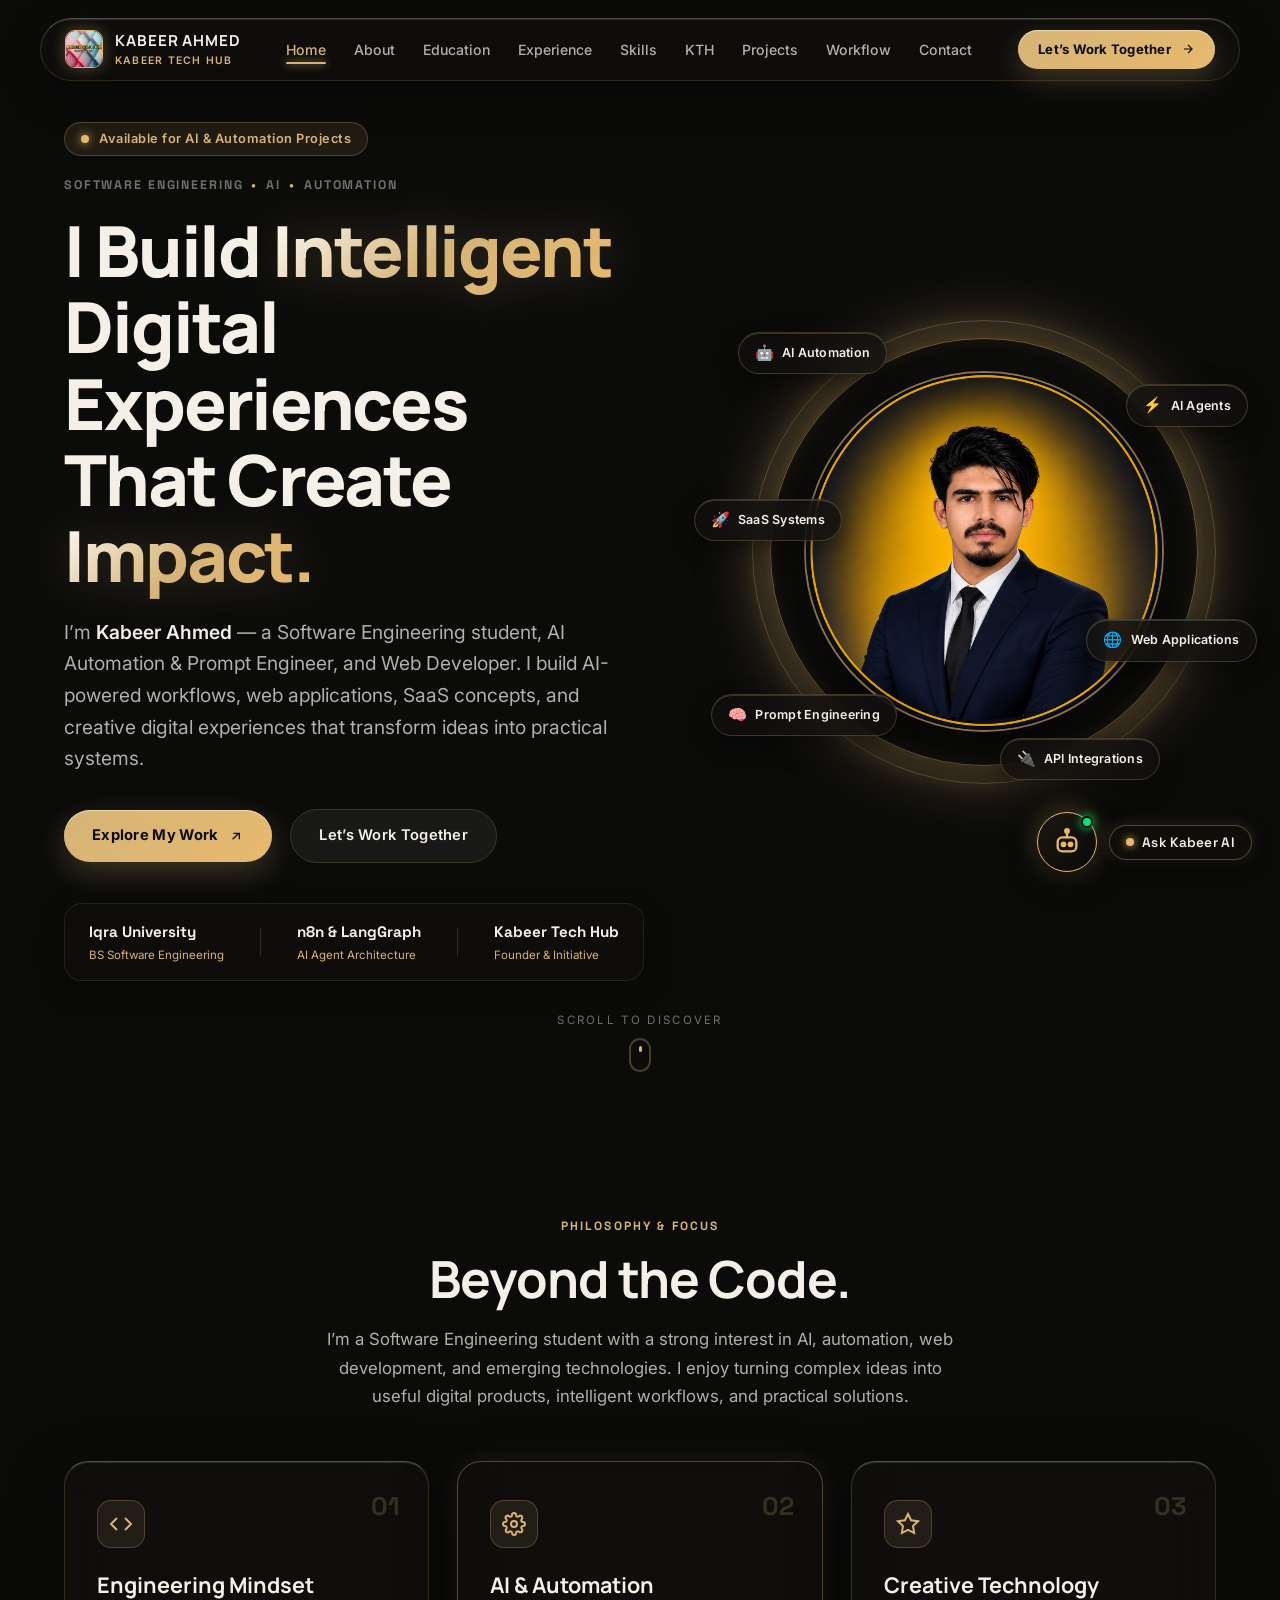
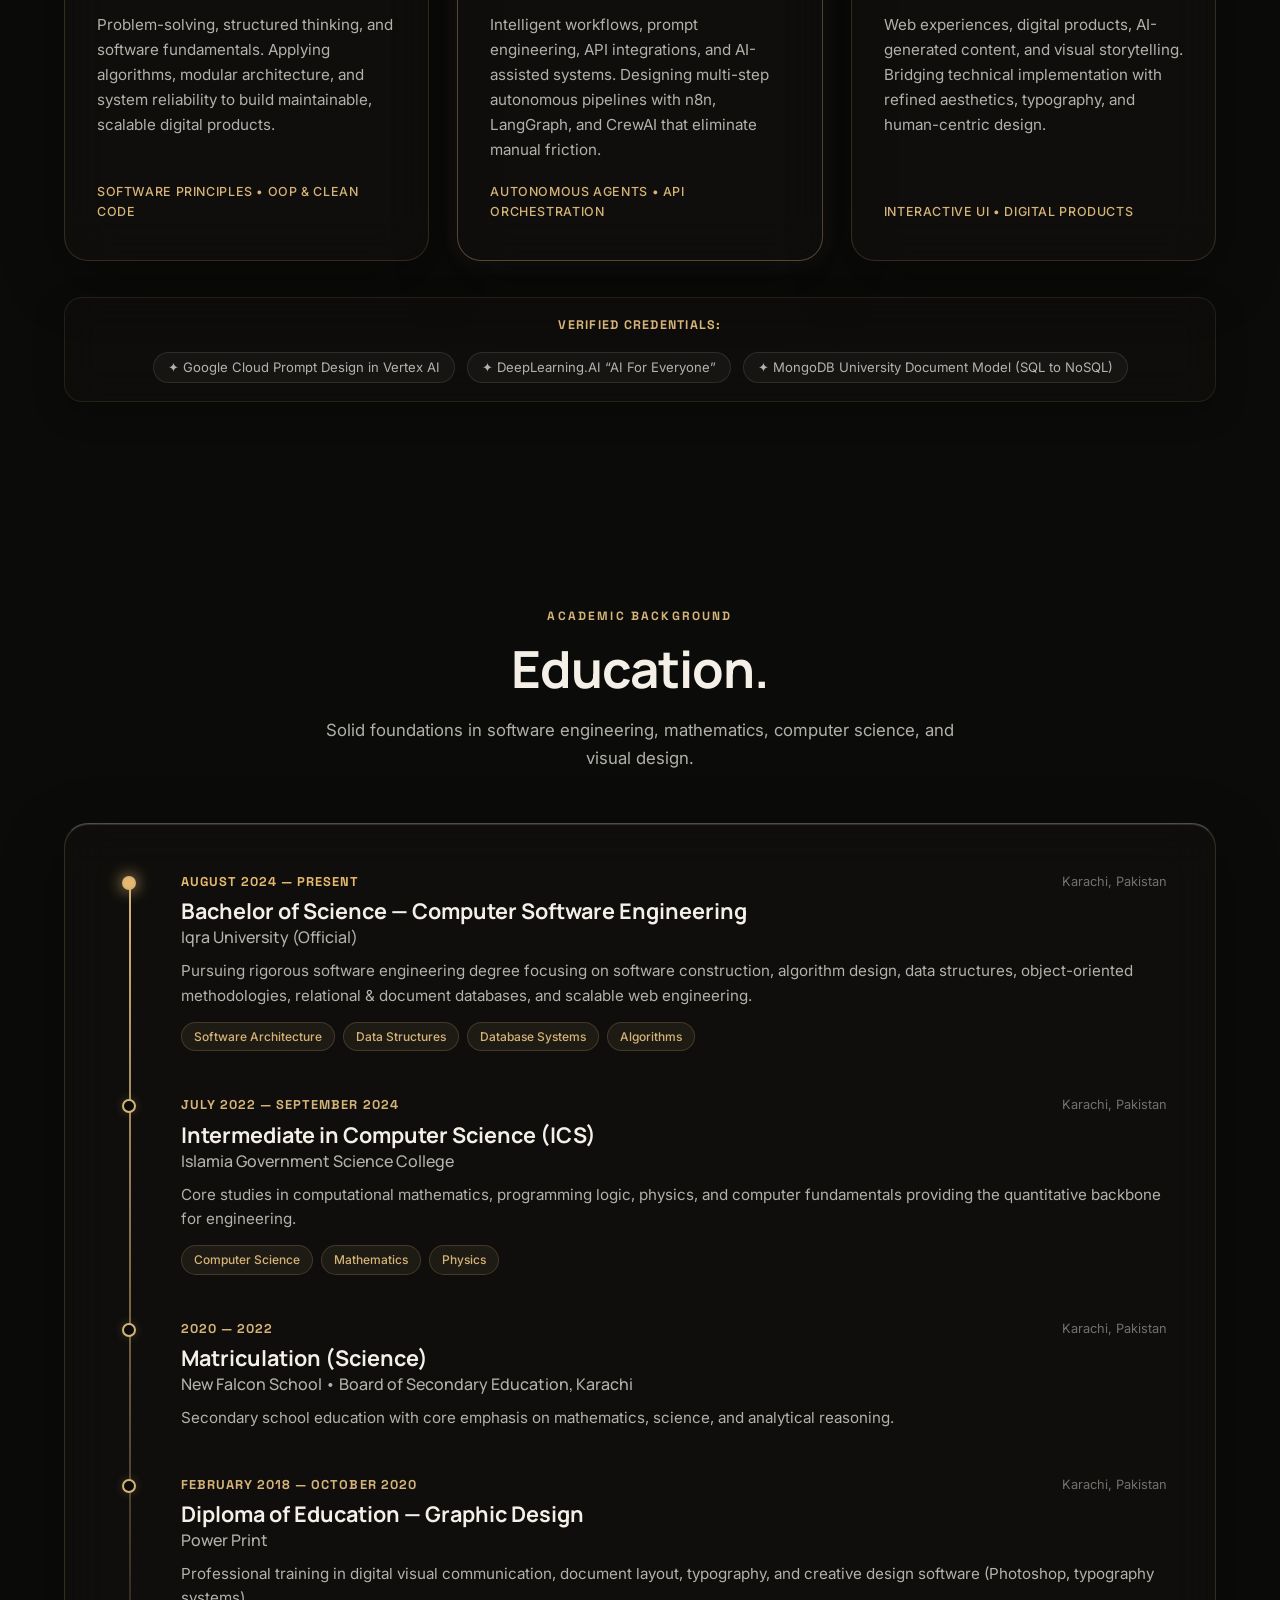
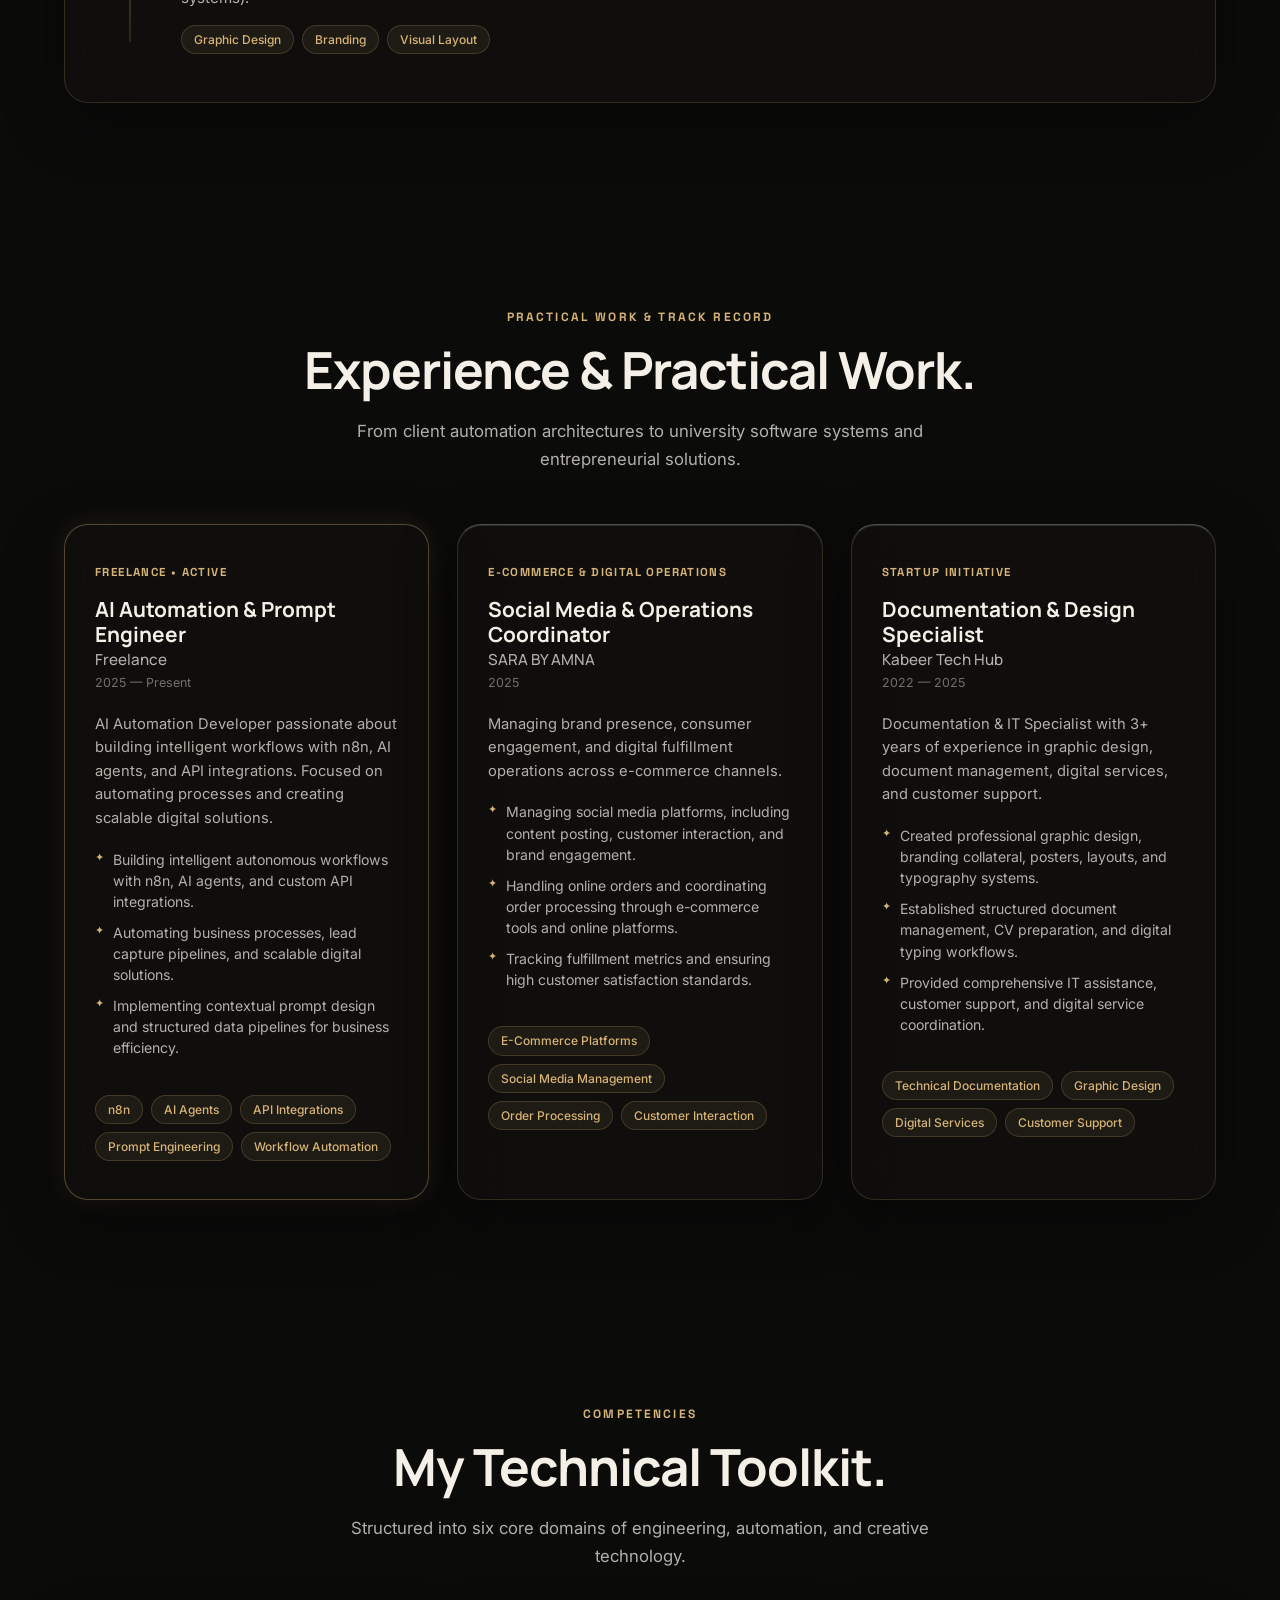
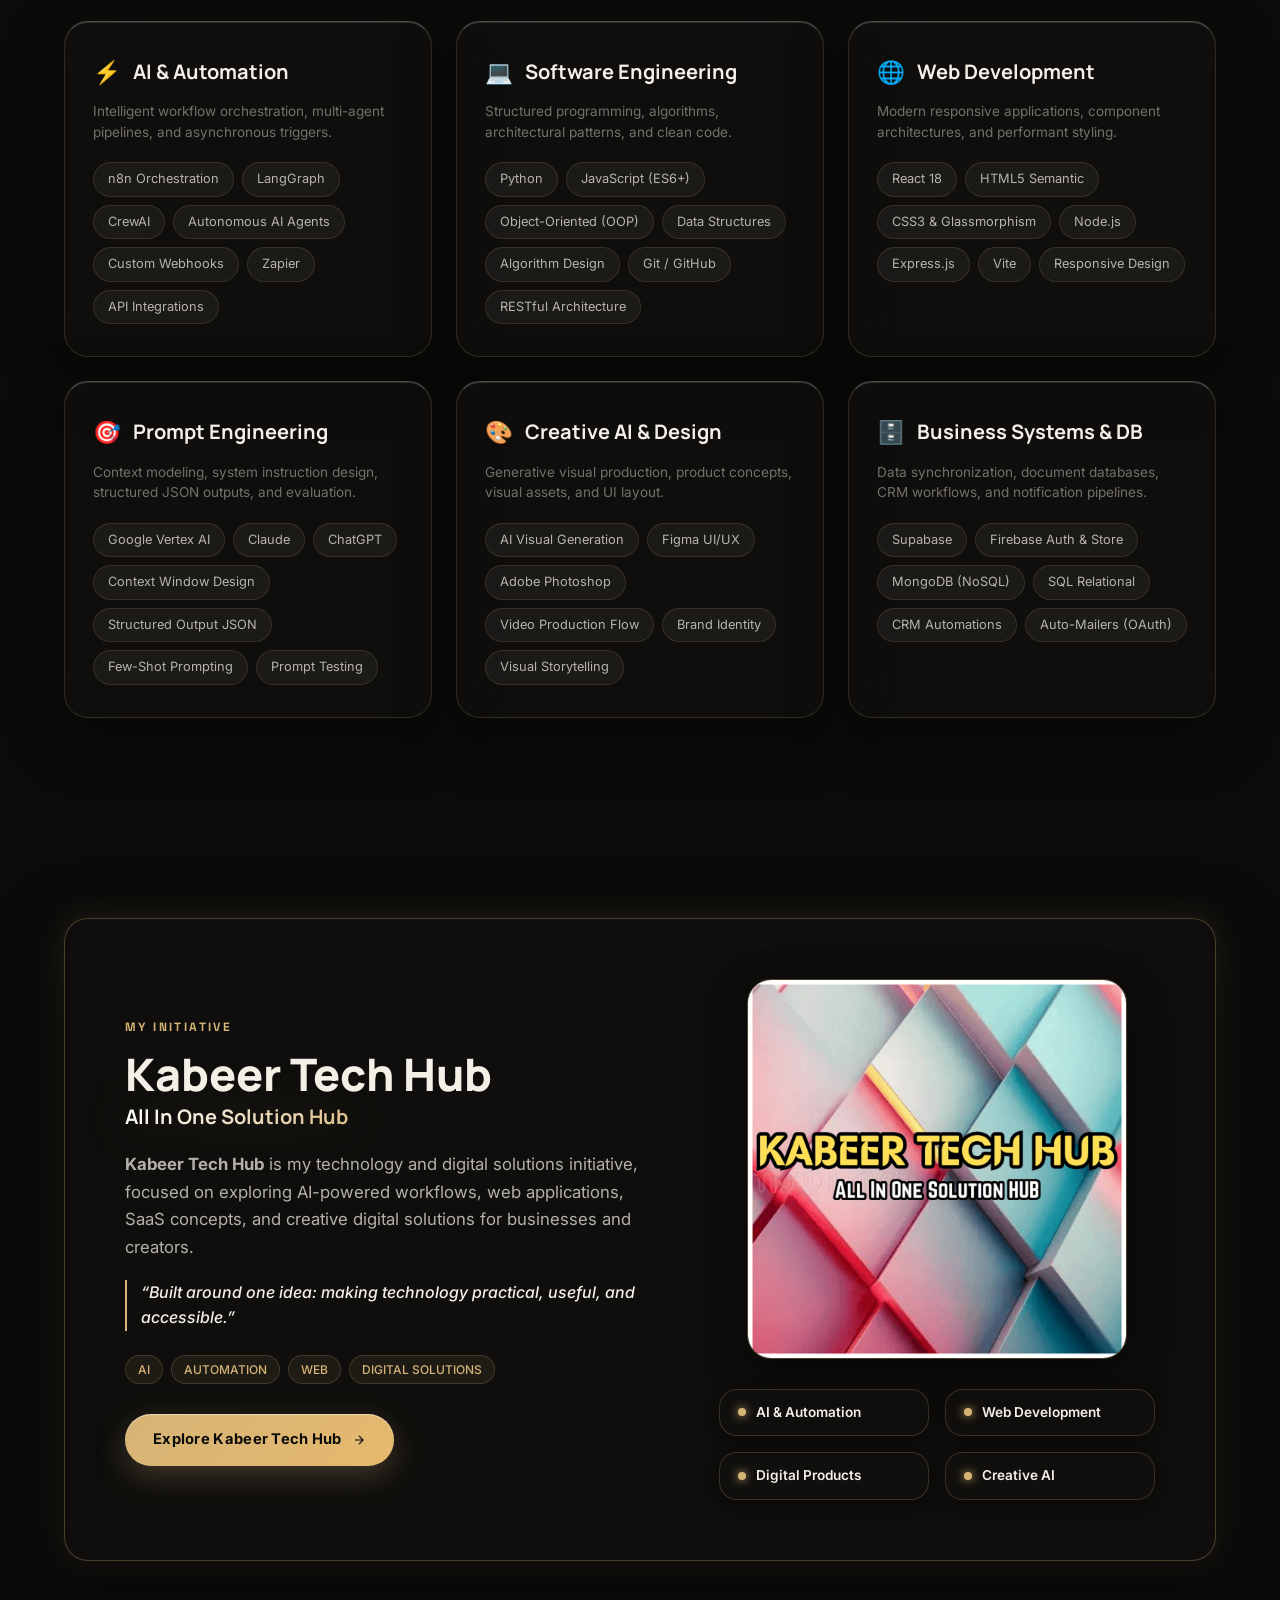
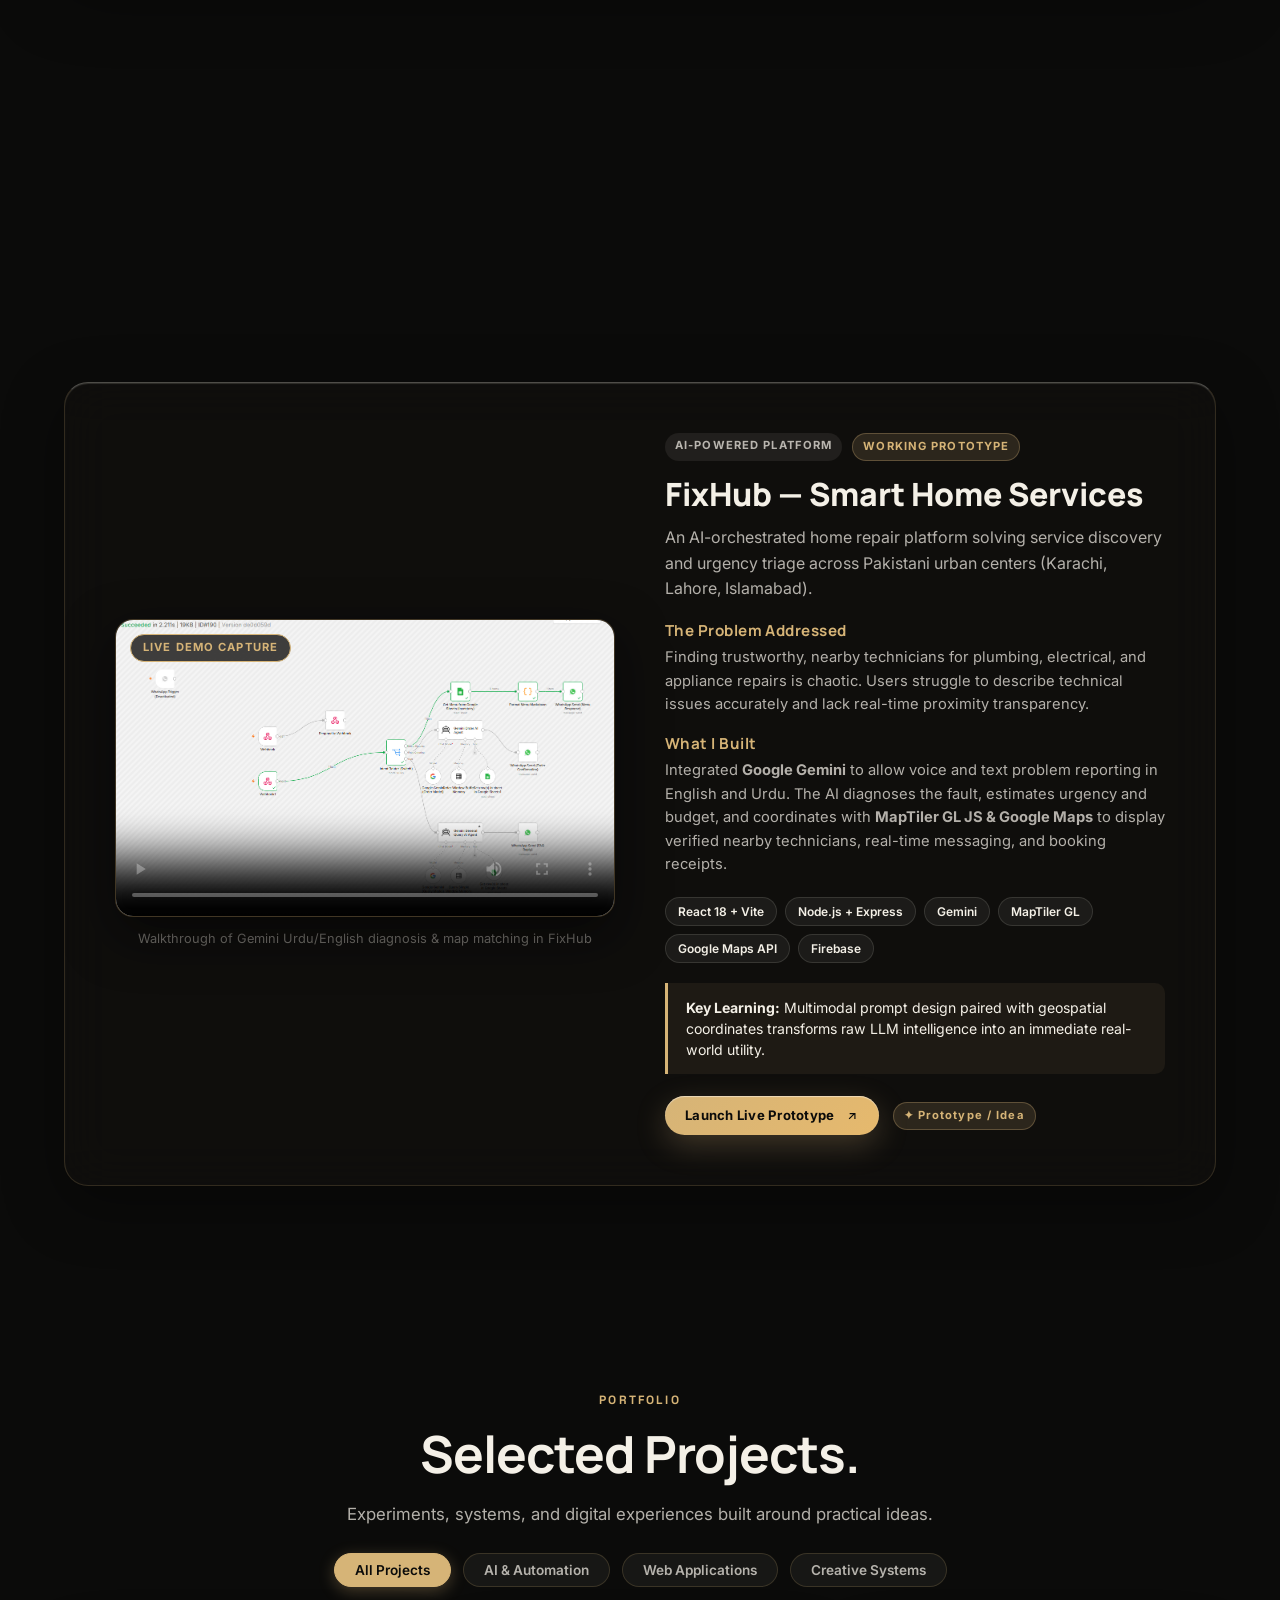
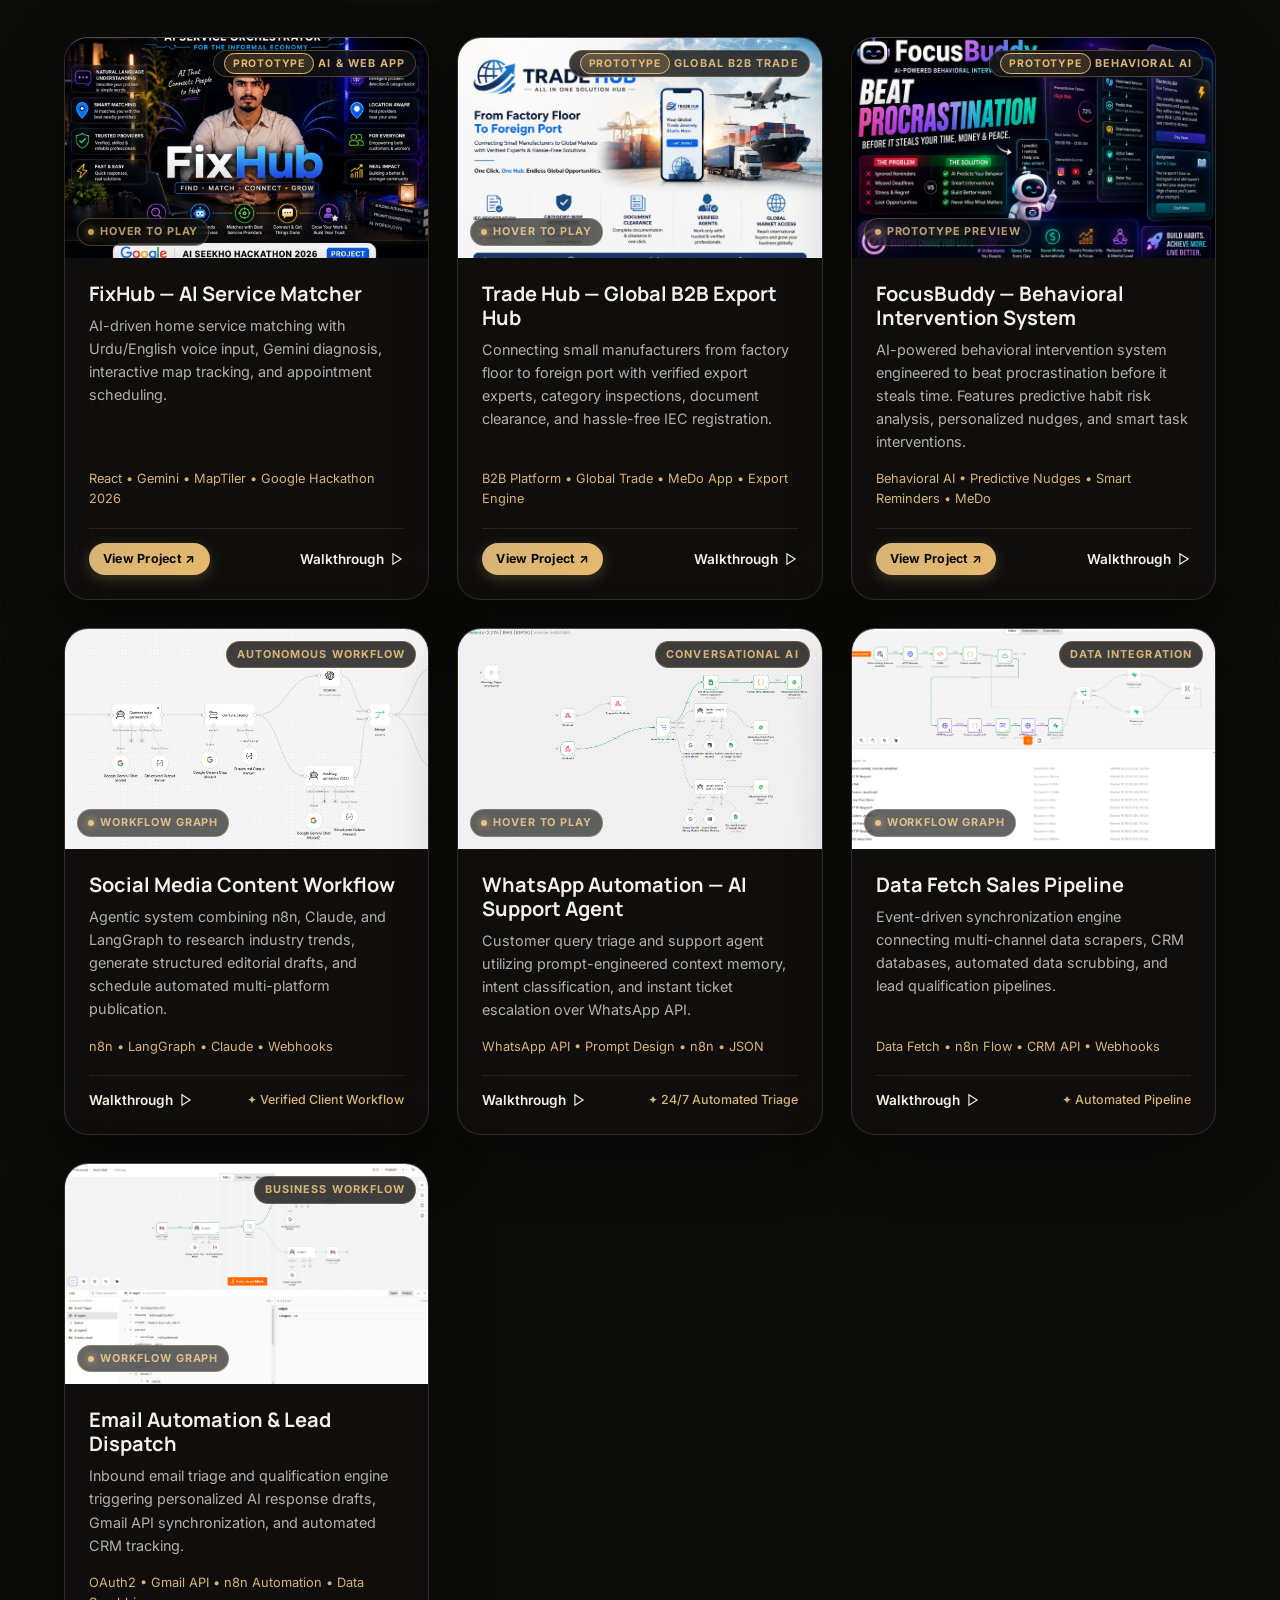
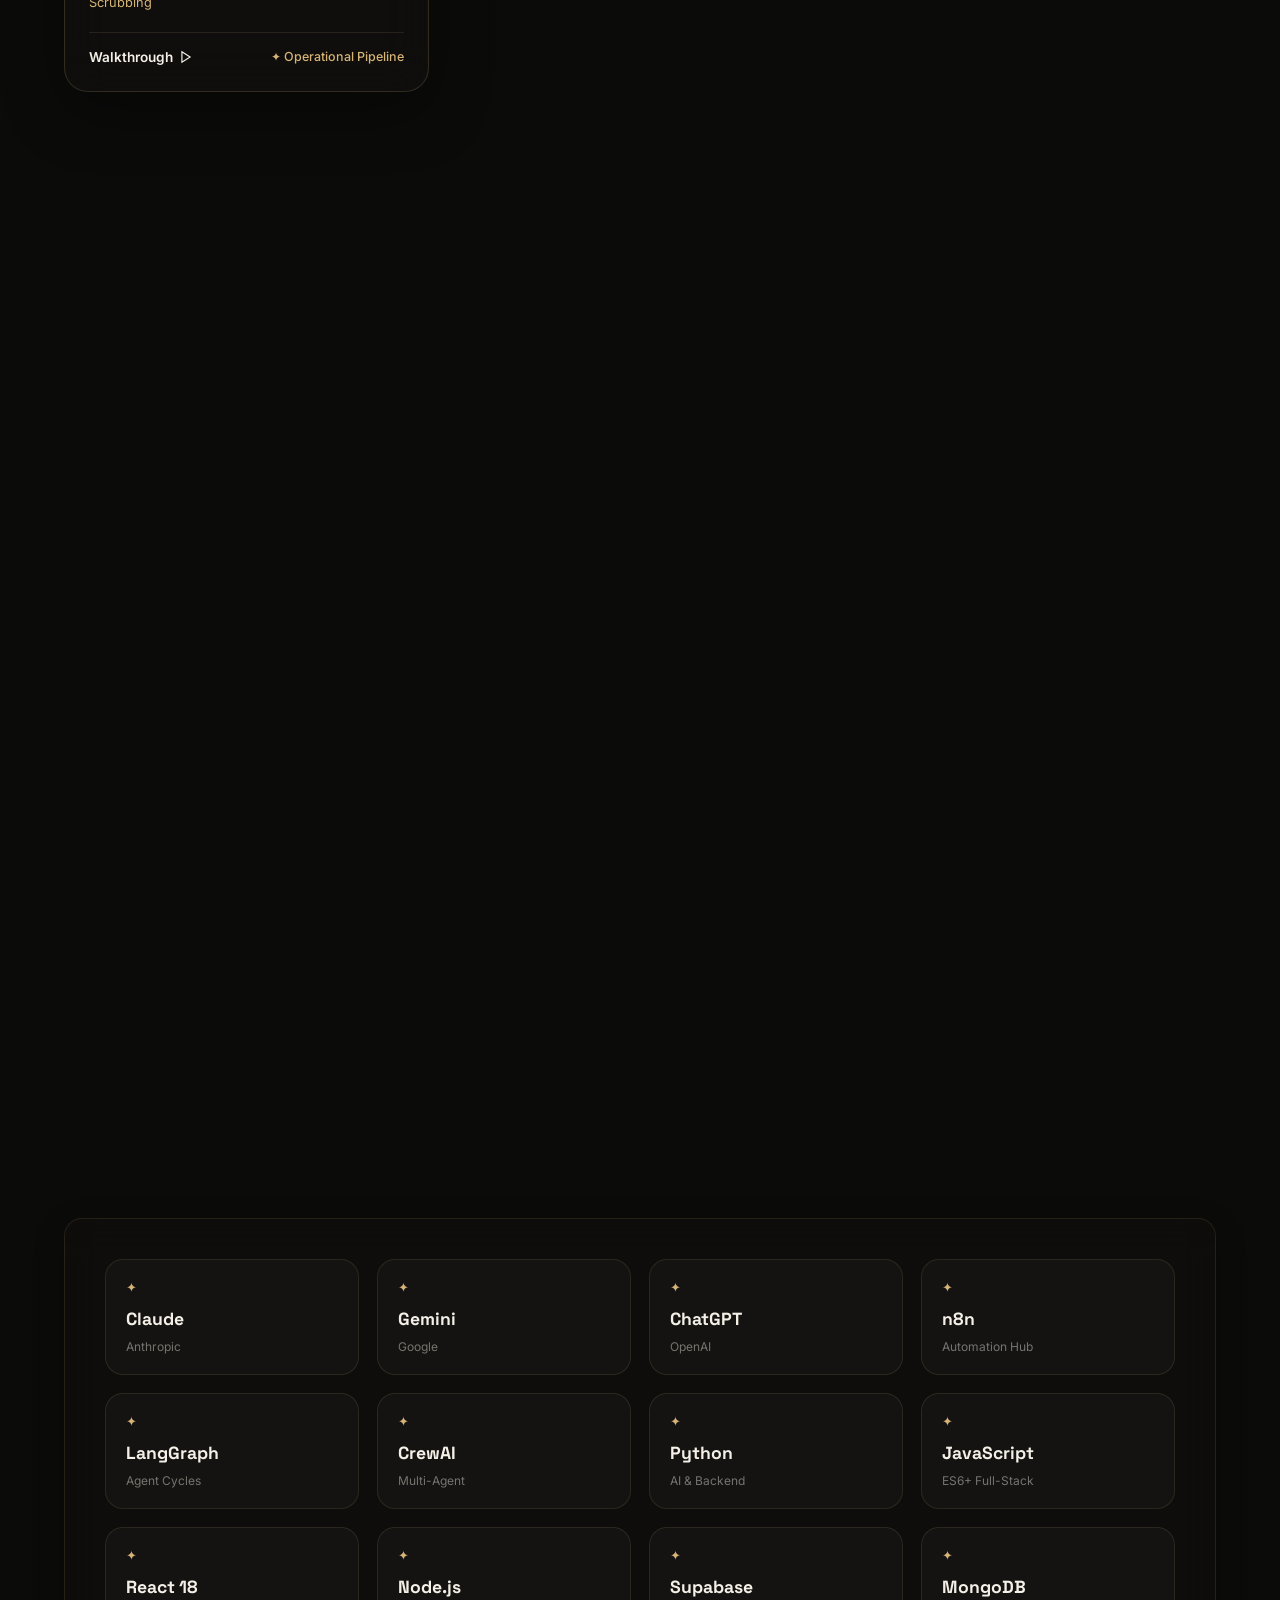
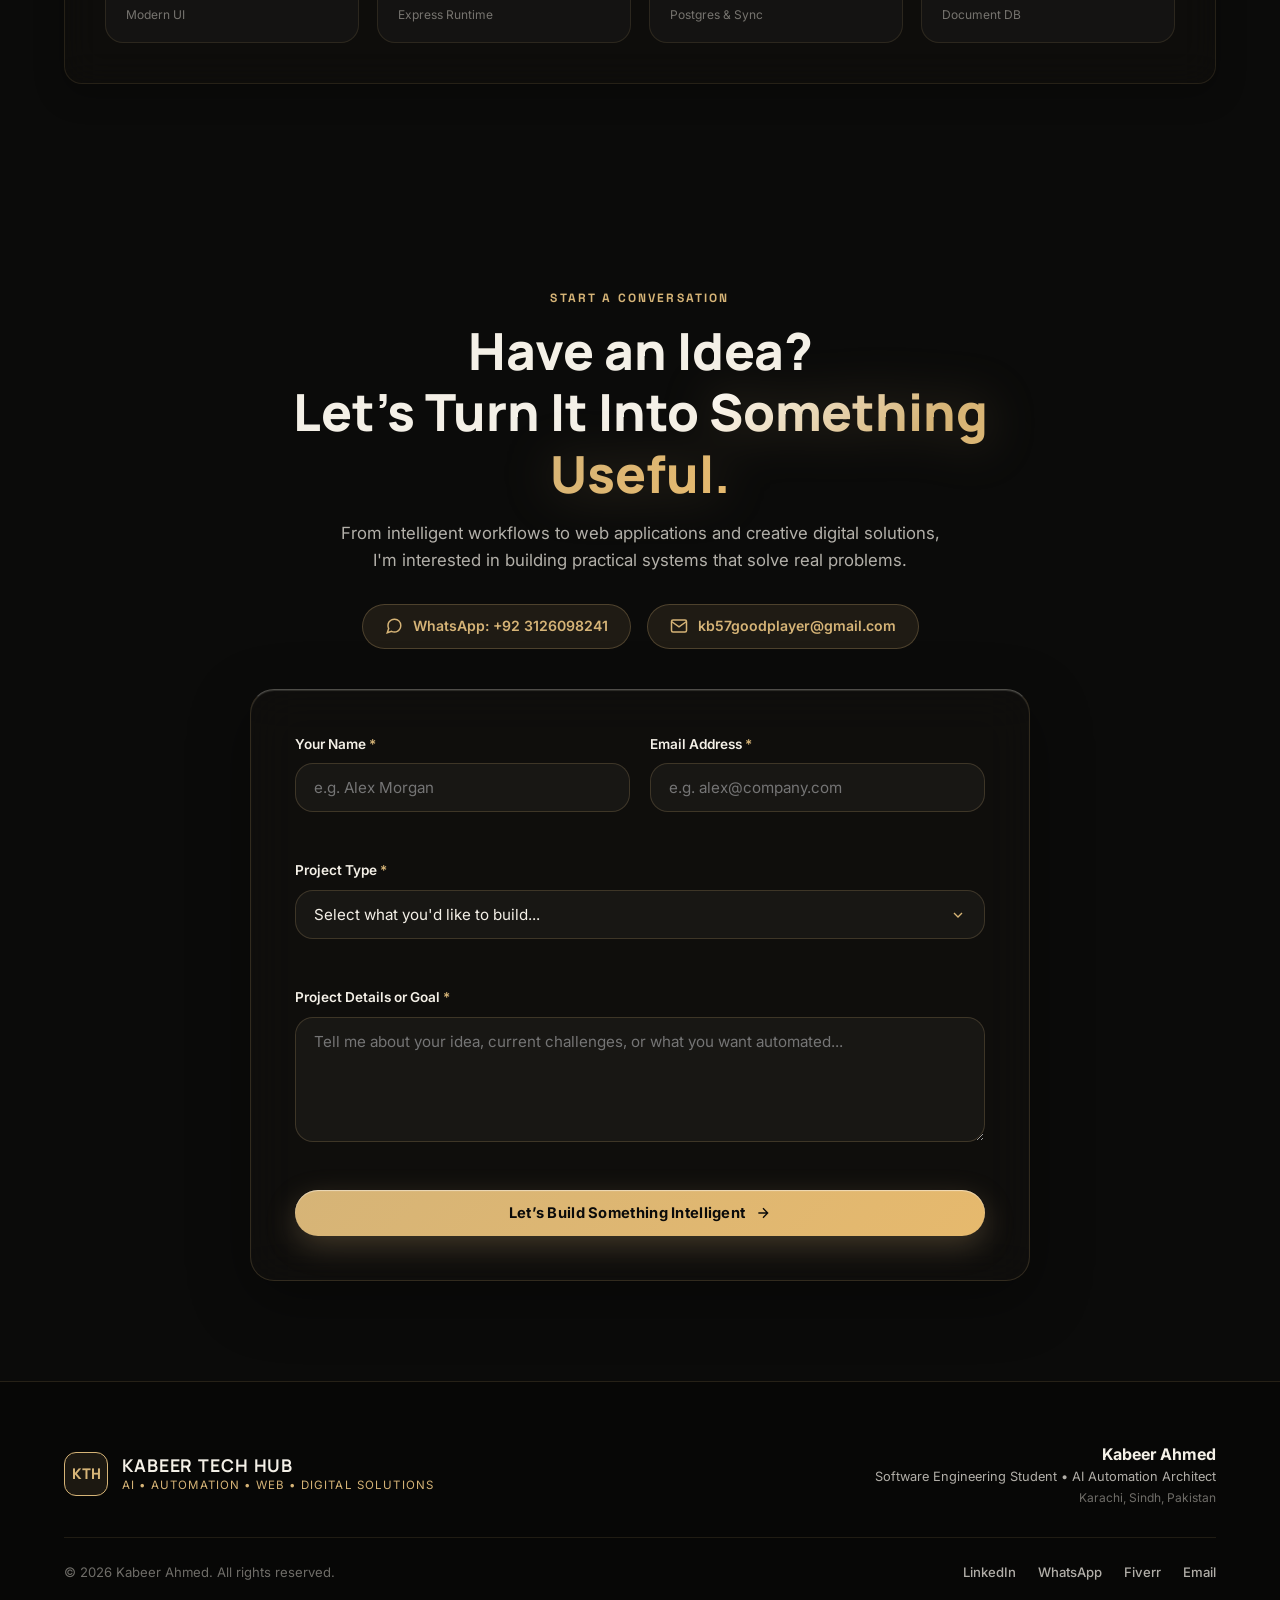
==== index.html @ a49e83bd "Update logo to official Kabeer Tech Hub artwork and simplify footer copyright text" ====
<!DOCTYPE html>
<html lang="en">
<head>
  <!-- Google tag (gtag.js) -->
  <script async src="https://www.googletagmanager.com/gtag/js?id=G-CZ4T9GW3C0"></script>
  <script>
    window.dataLayer = window.dataLayer || [];
    function gtag(){dataLayer.push(arguments);}
    gtag('js', new Date());

    gtag('config', 'G-CZ4T9GW3C0');
  </script>

  <meta charset="UTF-8">
  <meta name="viewport" content="width=device-width, initial-scale=1.0">
  <meta name="description" content="Kabeer Ahmed — Software Engineering Student, AI Automation & Prompt Engineer, Web Developer, and Founder of Kabeer Tech Hub.">
  <title>Kabeer Ahmed — Software Engineer & AI Automation Architect</title>
  
  <!-- Favicon / Brand Symbol -->
  <link rel="icon" href="data:image/svg+xml,<svg xmlns='http://www.w3.org/2000/svg' viewBox='0 0 100 100'><text y='.9em' font-size='90' fill='%23D6B477'>✦</text></svg>">
  
  <!-- Google Fonts: Manrope (Headings), Inter (Body & UI), Space Grotesk (Accents) -->
  <link rel="preconnect" href="https://fonts.googleapis.com">
  <link rel="preconnect" href="https://fonts.gstatic.com" crossorigin>
  <link href="https://fonts.googleapis.com/css2?family=Caveat:wght@600;700&family=Inter:wght@300;400;500;600;700&family=Manrope:wght@400;500;600;700;800&family=Space+Grotesk:wght@500;600;700&display=swap" rel="stylesheet">
  
  <link rel="stylesheet" href="css/styles.css">
</head>
<body class="luxury-theme">

  <!-- ============================================================
       LAYER 1: CINEMATIC FIXED BACKGROUND VIDEO LAYER
       ============================================================ -->
  <div class="video-background-layer" aria-hidden="true">
    <video id="bg-video" autoplay muted loop playsinline poster="assets/poster.png">
      <source src="assets/portfolio.mp4" type="video/mp4">
      <!-- Fallback message for unsupported browsers -->
      Your browser does not support the video tag.
    </video>
    <!-- Dark Charcoal + Amber Color Grading Overlay -->
    <div class="video-overlay"></div>
    <!-- Soft Vignette & Subtle Warm Amber Ambient Gradient -->
    <div class="video-vignette"></div>
  </div>

  <!-- Ambient Light Reflection Accents (Follows Scroll Subtly) -->
  <div class="ambient-glow glow-top" aria-hidden="true"></div>
  <div class="ambient-glow glow-mid" aria-hidden="true"></div>

  <!-- ============================================================
       LAYER 5: FIXED FLOATING NAVIGATION & SCROLL TRACKER
       ============================================================ -->
  <div class="scroll-progress-line" id="scroll-progress-line"></div>

  <header class="nav-wrapper">
    <nav class="floating-nav" id="main-nav" aria-label="Main Navigation">
      <!-- Monogram / Brand -->
      <a href="#hero" class="nav-brand">
        <img src="assets/kth_logo.jpg" alt="Kabeer Tech Hub" class="brand-logo-img">
        <div class="brand-text-block">
          <span class="brand-name">KABEER AHMED</span>
          <span class="brand-sub">KABEER TECH HUB</span>
        </div>
      </a>

      <!-- Navigation Links -->
      <ul class="nav-menu" id="nav-menu">
        <li><a href="#hero" class="nav-link active">Home</a></li>
        <li><a href="#about" class="nav-link">About</a></li>
        <li><a href="#education" class="nav-link">Education</a></li>
        <li><a href="#experience" class="nav-link">Experience</a></li>
        <li><a href="#skills" class="nav-link">Skills</a></li>
        <li><a href="#startup" class="nav-link">KTH</a></li>
        <li><a href="#projects" class="nav-link">Projects</a></li>
        <li><a href="#workflow" class="nav-link">Workflow</a></li>
        <li><a href="#contact" class="nav-link">Contact</a></li>
      </ul>

      <!-- CTA Button -->
      <div class="nav-actions">
        <a href="#contact" class="btn btn-gold btn-sm">
          <span>Let’s Work Together</span>
          <svg class="icon-arrow" width="14" height="14" viewBox="0 0 24 24" fill="none" stroke="currentColor" stroke-width="2"><path d="M5 12h14M12 5l7 7-7 7"/></svg>
        </a>
        <!-- Mobile Menu Toggle Button -->
        <button class="menu-toggle" id="menu-toggle" aria-label="Toggle navigation menu" aria-expanded="false">
          <span class="bar"></span>
          <span class="bar"></span>
          <span class="bar"></span>
        </button>
      </div>
    </nav>
  </header>

  <!-- ============================================================
       LAYER 4: SCROLLABLE TRANSLUCENT GLASS CONTENT PANELS
       ============================================================ -->
  <main id="main-content" class="content-stream">

    <!-- ------------------------------------------------------------
         1. HERO SECTION (Two-Column Cinematic Layout)
         ------------------------------------------------------------ -->
    <section id="hero" class="section hero-section">
      <div class="container hero-grid">
        
        <!-- Left Column: Copy & Value Proposition -->
        <div class="hero-left reveal-on-scroll">
          <div class="status-badge">
            <span class="status-dot"></span>
            <span class="status-text">Available for AI & Automation Projects</span>
          </div>

          <div class="eyebrow-tag">
            <span>SOFTWARE ENGINEERING</span>
            <span class="sep">•</span>
            <span>AI</span>
            <span class="sep">•</span>
            <span>AUTOMATION</span>
          </div>

          <h1 class="hero-heading">
            I Build <span class="text-gold-gradient">Intelligent</span><br>
            Digital Experiences<br>
            That Create <span class="text-gold-gradient">Impact.</span>
          </h1>

          <p class="hero-description">
            I’m <strong>Kabeer Ahmed</strong> — a Software Engineering student, AI Automation & Prompt Engineer, and Web Developer. I build AI-powered workflows, web applications, SaaS concepts, and creative digital experiences that transform ideas into practical systems.
          </p>

          <div class="hero-cta-row">
            <a href="#projects" class="btn btn-gold">
              <span>Explore My Work</span>
              <svg width="16" height="16" viewBox="0 0 24 24" fill="none" stroke="currentColor" stroke-width="2"><path d="M7 17l9.2-9.2M17 17V8H8"/></svg>
            </a>
            <a href="#contact" class="btn btn-glass">
              <span>Let’s Work Together</span>
            </a>
          </div>

          <!-- Quick Metrics Bar -->
          <div class="hero-meta-bar glass-panel-subtle">
            <div class="meta-item">
              <span class="meta-num">Iqra University</span>
              <span class="meta-lbl">BS Software Engineering</span>
            </div>
            <div class="meta-divider"></div>
            <div class="meta-item">
              <span class="meta-num">n8n & LangGraph</span>
              <span class="meta-lbl">AI Agent Architecture</span>
            </div>
            <div class="meta-divider"></div>
            <div class="meta-item">
              <span class="meta-num">Kabeer Tech Hub</span>
              <span class="meta-lbl">Founder & Initiative</span>
            </div>
          </div>
        </div>

        <!-- Right Column: Personal Portrait with Golden Halo -->
        <div class="hero-right reveal-on-scroll delay-1">
          <div class="portrait-stage">
            <!-- Champagne Gold Halo Light Rings -->
            <div class="halo-ring halo-ring-outer" aria-hidden="true"></div>
            <div class="halo-ring halo-ring-inner" aria-hidden="true"></div>
            <div class="halo-ambient-glow" aria-hidden="true"></div>

            <!-- Glass Frame Enclosing the Authentic Portrait -->
            <div class="portrait-glass-card">
              <img src="assets/portrait.png" 
                   alt="Kabeer Ahmed — Software Engineering Student & AI Automation Engineer" 
                   class="portrait-img"
                   loading="eager">
              <div class="portrait-vignette"></div>
            </div>

            <!-- Floating Subtle Technical UI Nodes -->
            <div class="tech-chip chip-1 glass-panel-chip">
              <span class="chip-icon">🤖</span>
              <span>AI Automation</span>
            </div>
            <div class="tech-chip chip-2 glass-panel-chip">
              <span class="chip-icon">⚡</span>
              <span>AI Agents</span>
            </div>
            <div class="tech-chip chip-3 glass-panel-chip">
              <span class="chip-icon">🌐</span>
              <span>Web Applications</span>
            </div>
            <div class="tech-chip chip-4 glass-panel-chip">
              <span class="chip-icon">🔌</span>
              <span>API Integrations</span>
            </div>
            <div class="tech-chip chip-5 glass-panel-chip">
              <span class="chip-icon">🧠</span>
              <span>Prompt Engineering</span>
            </div>
            <div class="tech-chip chip-6 glass-panel-chip">
              <span class="chip-icon">🚀</span>
              <span>SaaS Systems</span>
            </div>
          </div>
        </div>

      </div>

      <!-- Scroll Down Hint Indicator -->
      <a href="#about" class="scroll-indicator" aria-label="Scroll to About section">
        <span class="scroll-txt">SCROLL TO DISCOVER</span>
        <div class="mouse-pill">
          <div class="mouse-wheel"></div>
        </div>
      </a>
    </section>

    <!-- ------------------------------------------------------------
         2. ABOUT ME SECTION ("Beyond the Code.")
         ------------------------------------------------------------ -->
    <section id="about" class="section">
      <div class="container">
        
        <div class="section-header text-center reveal-on-scroll">
          <span class="section-tag">PHILOSOPHY & FOCUS</span>
          <h2 class="section-title">Beyond the Code.</h2>
          <p class="section-subtitle max-w-xl">
            I’m a Software Engineering student with a strong interest in AI, automation, web development, and emerging technologies. I enjoy turning complex ideas into useful digital products, intelligent workflows, and practical solutions.
          </p>
        </div>

        <div class="about-grid reveal-on-scroll">
          
          <!-- Pillar 1 -->
          <div class="glass-panel pillar-card">
            <div class="pillar-number">01</div>
            <div class="pillar-icon-box">
              <svg width="24" height="24" viewBox="0 0 24 24" fill="none" stroke="currentColor" stroke-width="2"><path d="M16 18l6-6-6-6M8 6l-6 6 6 6"/></svg>
            </div>
            <h3 class="pillar-title">Engineering Mindset</h3>
            <p class="pillar-desc">
              Problem-solving, structured thinking, and software fundamentals. Applying algorithms, modular architecture, and system reliability to build maintainable, scalable digital products.
            </p>
            <div class="pillar-meta">
              <span>Software Principles</span> • <span>OOP & Clean Code</span>
            </div>
          </div>

          <!-- Pillar 2 -->
          <div class="glass-panel pillar-card highlight-pillar">
            <div class="pillar-number">02</div>
            <div class="pillar-icon-box">
              <svg width="24" height="24" viewBox="0 0 24 24" fill="none" stroke="currentColor" stroke-width="2"><circle cx="12" cy="12" r="3"/><path d="M19.4 15a1.65 1.65 0 0 0 .33 1.82l.06.06a2 2 0 1 1-2.83 2.83l-.06-.06a1.65 1.65 0 0 0-1.82-.33 1.65 1.65 0 0 0-1 1.51V21a2 2 0 1 1-4 0v-.09A1.65 1.65 0 0 0 9 19.4a1.65 1.65 0 0 0-1.82.33l-.06.06a2 2 0 1 1-2.83-2.83l.06-.06a1.65 1.65 0 0 0 .33-1.82 1.65 1.65 0 0 0-1.51-1H3a2 2 0 1 1 0-4h.09A1.65 1.65 0 0 0 4.6 9a1.65 1.65 0 0 0-.33-1.82l-.06-.06a2 2 0 1 1 2.83-2.83l.06.06a1.65 1.65 0 0 0 1.82.33H9a1.65 1.65 0 0 0 1-1.51V3a2 2 0 1 1 4 0v.09a1.65 1.65 0 0 0 1 1.51 1.65 1.65 0 0 0 1.82-.33l.06-.06a2 2 0 1 1 2.83 2.83l-.06.06a1.65 1.65 0 0 0-.33 1.82V9a1.65 1.65 0 0 0 1.51 1H21a2 2 0 1 1 0 4h-.09a1.65 1.65 0 0 0-1.51 1z"/></svg>
            </div>
            <h3 class="pillar-title">AI & Automation</h3>
            <p class="pillar-desc">
              Intelligent workflows, prompt engineering, API integrations, and AI-assisted systems. Designing multi-step autonomous pipelines with n8n, LangGraph, and CrewAI that eliminate manual friction.
            </p>
            <div class="pillar-meta">
              <span>Autonomous Agents</span> • <span>API Orchestration</span>
            </div>
          </div>

          <!-- Pillar 3 -->
          <div class="glass-panel pillar-card">
            <div class="pillar-number">03</div>
            <div class="pillar-icon-box">
              <svg width="24" height="24" viewBox="0 0 24 24" fill="none" stroke="currentColor" stroke-width="2"><path d="M12 2l3.09 6.26L22 9.27l-5 4.87 1.18 6.88L12 17.77l-6.18 3.25L7 14.14 2 9.27l6.91-1.01L12 2z"/></svg>
            </div>
            <h3 class="pillar-title">Creative Technology</h3>
            <p class="pillar-desc">
              Web experiences, digital products, AI-generated content, and visual storytelling. Bridging technical implementation with refined aesthetics, typography, and human-centric design.
            </p>
            <div class="pillar-meta">
              <span>Interactive UI</span> • <span>Digital Products</span>
            </div>
          </div>

        </div>

        <!-- Verified Credential Badge Strip -->
        <div class="glass-panel-subtle about-certs-strip reveal-on-scroll">
          <span class="certs-label">VERIFIED CREDENTIALS:</span>
          <div class="certs-list">
            <span class="cert-pill">✦ Google Cloud Prompt Design in Vertex AI</span>
            <span class="cert-pill">✦ DeepLearning.AI “AI For Everyone”</span>
            <span class="cert-pill">✦ MongoDB University Document Model (SQL to NoSQL)</span>
          </div>
        </div>

      </div>
    </section>

    <!-- ------------------------------------------------------------
         3. EDUCATION SECTION
         ------------------------------------------------------------ -->
    <section id="education" class="section">
      <div class="container">
        
        <div class="section-header text-center reveal-on-scroll">
          <span class="section-tag">ACADEMIC BACKGROUND</span>
          <h2 class="section-title">Education.</h2>
          <p class="section-subtitle">
            Solid foundations in software engineering, mathematics, computer science, and visual design.
          </p>
        </div>

        <div class="glass-panel timeline-container reveal-on-scroll">
          <div class="timeline-line" aria-hidden="true"></div>

          <!-- Timeline Entry 1 -->
          <div class="timeline-item">
            <div class="timeline-dot-wrap">
              <div class="timeline-dot current-dot"></div>
            </div>
            <div class="timeline-content">
              <div class="timeline-meta-row">
                <span class="timeline-period current-badge">AUGUST 2024 — PRESENT</span>
                <span class="timeline-location">Karachi, Pakistan</span>
              </div>
              <h3 class="timeline-title">Bachelor of Science — Computer Software Engineering</h3>
              <h4 class="timeline-institution">Iqra University (Official)</h4>
              <p class="timeline-desc">
                Pursuing rigorous software engineering degree focusing on software construction, algorithm design, data structures, object-oriented methodologies, relational & document databases, and scalable web engineering.
              </p>
              <div class="tag-row">
                <span class="tag-pill">Software Architecture</span>
                <span class="tag-pill">Data Structures</span>
                <span class="tag-pill">Database Systems</span>
                <span class="tag-pill">Algorithms</span>
              </div>
            </div>
          </div>

          <!-- Timeline Entry 2 -->
          <div class="timeline-item">
            <div class="timeline-dot-wrap">
              <div class="timeline-dot"></div>
            </div>
            <div class="timeline-content">
              <div class="timeline-meta-row">
                <span class="timeline-period">JULY 2022 — SEPTEMBER 2024</span>
                <span class="timeline-location">Karachi, Pakistan</span>
              </div>
              <h3 class="timeline-title">Intermediate in Computer Science (ICS)</h3>
              <h4 class="timeline-institution">Islamia Government Science College</h4>
              <p class="timeline-desc">
                Core studies in computational mathematics, programming logic, physics, and computer fundamentals providing the quantitative backbone for engineering.
              </p>
              <div class="tag-row">
                <span class="tag-pill">Computer Science</span>
                <span class="tag-pill">Mathematics</span>
                <span class="tag-pill">Physics</span>
              </div>
            </div>
          </div>

          <!-- Timeline Entry 3 -->
          <div class="timeline-item">
            <div class="timeline-dot-wrap">
              <div class="timeline-dot"></div>
            </div>
            <div class="timeline-content">
              <div class="timeline-meta-row">
                <span class="timeline-period">2020 — 2022</span>
                <span class="timeline-location">Karachi, Pakistan</span>
              </div>
              <h3 class="timeline-title">Matriculation (Science)</h3>
              <h4 class="timeline-institution">New Falcon School • Board of Secondary Education, Karachi</h4>
              <p class="timeline-desc">
                Secondary school education with core emphasis on mathematics, science, and analytical reasoning.
              </p>
            </div>
          </div>

          <!-- Timeline Entry 4 -->
          <div class="timeline-item">
            <div class="timeline-dot-wrap">
              <div class="timeline-dot"></div>
            </div>
            <div class="timeline-content">
              <div class="timeline-meta-row">
                <span class="timeline-period">FEBRUARY 2018 — OCTOBER 2020</span>
                <span class="timeline-location">Karachi, Pakistan</span>
              </div>
              <h3 class="timeline-title">Diploma of Education — Graphic Design</h3>
              <h4 class="timeline-institution">Power Print</h4>
              <p class="timeline-desc">
                Professional training in digital visual communication, document layout, typography, and creative design software (Photoshop, typography systems).
              </p>
              <div class="tag-row">
                <span class="tag-pill">Graphic Design</span>
                <span class="tag-pill">Branding</span>
                <span class="tag-pill">Visual Layout</span>
              </div>
            </div>
          </div>

        </div>

      </div>
    </section>

    <!-- ------------------------------------------------------------
         4. EXPERIENCE SECTION ("Experience & Practical Work.")
         ------------------------------------------------------------ -->
    <section id="experience" class="section">
      <div class="container">
        
        <div class="section-header text-center reveal-on-scroll">
          <span class="section-tag">PRACTICAL WORK & TRACK RECORD</span>
          <h2 class="section-title">Experience & Practical Work.</h2>
          <p class="section-subtitle">
            From client automation architectures to university software systems and entrepreneurial solutions.
          </p>
        </div>

        <div class="experience-grid reveal-on-scroll">
          
          <!-- Experience Card 1: AI Automation & Prompt Engineer | Freelance -->
          <div class="glass-panel exp-card highlight-card">
            <div class="exp-badge">FREELANCE • ACTIVE</div>
            <div class="exp-header">
              <div>
                <h3 class="exp-role">AI Automation & Prompt Engineer</h3>
                <h4 class="exp-org">Freelance</h4>
              </div>
              <span class="exp-dates">2025 — Present</span>
            </div>
            <p class="exp-summary">
              AI Automation Developer passionate about building intelligent workflows with n8n, AI agents, and API integrations. Focused on automating processes and creating scalable digital solutions.
            </p>
            <ul class="exp-points">
              <li>Building intelligent autonomous workflows with n8n, AI agents, and custom API integrations.</li>
              <li>Automating business processes, lead capture pipelines, and scalable digital solutions.</li>
              <li>Implementing contextual prompt design and structured data pipelines for business efficiency.</li>
            </ul>
            <div class="tag-row">
              <span class="tag-pill">n8n</span>
              <span class="tag-pill">AI Agents</span>
              <span class="tag-pill">API Integrations</span>
              <span class="tag-pill">Prompt Engineering</span>
              <span class="tag-pill">Workflow Automation</span>
            </div>
          </div>

          <!-- Experience Card 2: SARA BY AMNA -->
          <div class="glass-panel exp-card">
            <div class="exp-badge">E-COMMERCE & DIGITAL OPERATIONS</div>
            <div class="exp-header">
              <div>
                <h3 class="exp-role">Social Media & Operations Coordinator</h3>
                <h4 class="exp-org">SARA BY AMNA</h4>
              </div>
              <span class="exp-dates">2025</span>
            </div>
            <p class="exp-summary">
              Managing brand presence, consumer engagement, and digital fulfillment operations across e-commerce channels.
            </p>
            <ul class="exp-points">
              <li>Managing social media platforms, including content posting, customer interaction, and brand engagement.</li>
              <li>Handling online orders and coordinating order processing through e-commerce tools and online platforms.</li>
              <li>Tracking fulfillment metrics and ensuring high customer satisfaction standards.</li>
            </ul>
            <div class="tag-row">
              <span class="tag-pill">E-Commerce Platforms</span>
              <span class="tag-pill">Social Media Management</span>
              <span class="tag-pill">Order Processing</span>
              <span class="tag-pill">Customer Interaction</span>
            </div>
          </div>

          <!-- Experience Card 3: KABEER TECH HUB -->
          <div class="glass-panel exp-card">
            <div class="exp-badge">STARTUP INITIATIVE</div>
            <div class="exp-header">
              <div>
                <h3 class="exp-role">Documentation & Design Specialist</h3>
                <h4 class="exp-org">Kabeer Tech Hub</h4>
              </div>
              <span class="exp-dates">2022 — 2025</span>
            </div>
            <p class="exp-summary">
              Documentation & IT Specialist with 3+ years of experience in graphic design, document management, digital services, and customer support.
            </p>
            <ul class="exp-points">
              <li>Created professional graphic design, branding collateral, posters, layouts, and typography systems.</li>
              <li>Established structured document management, CV preparation, and digital typing workflows.</li>
              <li>Provided comprehensive IT assistance, customer support, and digital service coordination.</li>
            </ul>
            <div class="tag-row">
              <span class="tag-pill">Technical Documentation</span>
              <span class="tag-pill">Graphic Design</span>
              <span class="tag-pill">Digital Services</span>
              <span class="tag-pill">Customer Support</span>
            </div>
          </div>

        </div>

      </div>
    </section>

    <!-- ------------------------------------------------------------
         5. SKILLS SECTION ("My Technical Toolkit.")
         ------------------------------------------------------------ -->
    <section id="skills" class="section">
      <div class="container">
        
        <div class="section-header text-center reveal-on-scroll">
          <span class="section-tag">COMPETENCIES</span>
          <h2 class="section-title">My Technical Toolkit.</h2>
          <p class="section-subtitle">
            Structured into six core domains of engineering, automation, and creative technology.
          </p>
        </div>

        <div class="skills-grid reveal-on-scroll">
          
          <!-- Category 1: AI & Automation -->
          <div class="glass-panel skill-group-card">
            <div class="skill-group-header">
              <span class="skill-icon">⚡</span>
              <h3>AI & Automation</h3>
            </div>
            <p class="skill-group-desc">Intelligent workflow orchestration, multi-agent pipelines, and asynchronous triggers.</p>
            <div class="skill-pills">
              <span class="skill-pill">n8n Orchestration</span>
              <span class="skill-pill">LangGraph</span>
              <span class="skill-pill">CrewAI</span>
              <span class="skill-pill">Autonomous AI Agents</span>
              <span class="skill-pill">Custom Webhooks</span>
              <span class="skill-pill">Zapier</span>
              <span class="skill-pill">API Integrations</span>
            </div>
          </div>

          <!-- Category 2: Software Engineering -->
          <div class="glass-panel skill-group-card">
            <div class="skill-group-header">
              <span class="skill-icon">💻</span>
              <h3>Software Engineering</h3>
            </div>
            <p class="skill-group-desc">Structured programming, algorithms, architectural patterns, and clean code.</p>
            <div class="skill-pills">
              <span class="skill-pill">Python</span>
              <span class="skill-pill">JavaScript (ES6+)</span>
              <span class="skill-pill">Object-Oriented (OOP)</span>
              <span class="skill-pill">Data Structures</span>
              <span class="skill-pill">Algorithm Design</span>
              <span class="skill-pill">Git / GitHub</span>
              <span class="skill-pill">RESTful Architecture</span>
            </div>
          </div>

          <!-- Category 3: Web Development -->
          <div class="glass-panel skill-group-card">
            <div class="skill-group-header">
              <span class="skill-icon">🌐</span>
              <h3>Web Development</h3>
            </div>
            <p class="skill-group-desc">Modern responsive applications, component architectures, and performant styling.</p>
            <div class="skill-pills">
              <span class="skill-pill">React 18</span>
              <span class="skill-pill">HTML5 Semantic</span>
              <span class="skill-pill">CSS3 & Glassmorphism</span>
              <span class="skill-pill">Node.js</span>
              <span class="skill-pill">Express.js</span>
              <span class="skill-pill">Vite</span>
              <span class="skill-pill">Responsive Design</span>
            </div>
          </div>

          <!-- Category 4: Prompt Engineering -->
          <div class="glass-panel skill-group-card">
            <div class="skill-group-header">
              <span class="skill-icon">🎯</span>
              <h3>Prompt Engineering</h3>
            </div>
            <p class="skill-group-desc">Context modeling, system instruction design, structured JSON outputs, and evaluation.</p>
            <div class="skill-pills">
              <span class="skill-pill">Google Vertex AI</span>
              <span class="skill-pill">Claude</span>
              <span class="skill-pill">ChatGPT</span>
              <span class="skill-pill">Context Window Design</span>
              <span class="skill-pill">Structured Output JSON</span>
              <span class="skill-pill">Few-Shot Prompting</span>
              <span class="skill-pill">Prompt Testing</span>
            </div>
          </div>

          <!-- Category 5: Creative AI & Visuals -->
          <div class="glass-panel skill-group-card">
            <div class="skill-group-header">
              <span class="skill-icon">🎨</span>
              <h3>Creative AI & Design</h3>
            </div>
            <p class="skill-group-desc">Generative visual production, product concepts, visual assets, and UI layout.</p>
            <div class="skill-pills">
              <span class="skill-pill">AI Visual Generation</span>
              <span class="skill-pill">Figma UI/UX</span>
              <span class="skill-pill">Adobe Photoshop</span>
              <span class="skill-pill">Video Production Flow</span>
              <span class="skill-pill">Brand Identity</span>
              <span class="skill-pill">Visual Storytelling</span>
            </div>
          </div>

          <!-- Category 6: Business Systems & DB -->
          <div class="glass-panel skill-group-card">
            <div class="skill-group-header">
              <span class="skill-icon">🗄️</span>
              <h3>Business Systems & DB</h3>
            </div>
            <p class="skill-group-desc">Data synchronization, document databases, CRM workflows, and notification pipelines.</p>
            <div class="skill-pills">
              <span class="skill-pill">Supabase</span>
              <span class="skill-pill">Firebase Auth & Store</span>
              <span class="skill-pill">MongoDB (NoSQL)</span>
              <span class="skill-pill">SQL Relational</span>
              <span class="skill-pill">CRM Automations</span>
              <span class="skill-pill">Auto-Mailers (OAuth)</span>
            </div>
          </div>

        </div>

      </div>
    </section>

    <!-- ------------------------------------------------------------
         6. KABEER TECH HUB — SUBTLE STARTUP INTEGRATION
         ------------------------------------------------------------ -->
    <section id="startup" class="section">
      <div class="container">
        
        <div class="glass-panel startup-showcase-panel reveal-on-scroll">
          
          <div class="startup-grid">
            
            <!-- Left Info -->
            <div class="startup-info">
              <span class="startup-eyebrow">MY INITIATIVE</span>
              <h2 class="startup-heading">Kabeer Tech Hub</h2>
              <h3 class="startup-subheading text-gold-gradient">All In One Solution Hub</h3>
              
              <p class="startup-desc">
                <strong>Kabeer Tech Hub</strong> is my technology and digital solutions initiative, focused on exploring AI-powered workflows, web applications, SaaS concepts, and creative digital solutions for businesses and creators.
              </p>
              
              <p class="startup-quote">
                “Built around one idea: making technology practical, useful, and accessible.”
              </p>

              <div class="startup-meta-tags">
                <span class="tag-pill">AI</span>
                <span class="tag-pill">AUTOMATION</span>
                <span class="tag-pill">WEB</span>
                <span class="tag-pill">DIGITAL SOLUTIONS</span>
              </div>

              <div class="startup-action">
                <a href="#contact" class="btn btn-gold">
                  <span>Explore Kabeer Tech Hub</span>
                  <svg width="14" height="14" viewBox="0 0 24 24" fill="none" stroke="currentColor" stroke-width="2"><path d="M5 12h14M12 5l7 7-7 7"/></svg>
                </a>
              </div>
            </div>

            <!-- Right Visual & Connected Services -->
            <div class="startup-visual-wrap">
              <div class="startup-logo-container">
                <img src="assets/kabeer_tech_hub.png" 
                     alt="Kabeer Tech Hub — All In One Solution Hub" 
                     class="startup-brand-img"
                     loading="lazy">
              </div>

              <!-- 4 Connected Service Categories with glowing nodes -->
              <div class="connected-services-map">
                <div class="service-node node-1">
                  <div class="node-glow"></div>
                  <span class="node-title">AI & Automation</span>
                </div>
                <div class="service-node node-2">
                  <div class="node-glow"></div>
                  <span class="node-title">Web Development</span>
                </div>
                <div class="service-node node-3">
                  <div class="node-glow"></div>
                  <span class="node-title">Digital Products</span>
                </div>
                <div class="service-node node-4">
                  <div class="node-glow"></div>
                  <span class="node-title">Creative AI</span>
                </div>
              </div>
            </div>

          </div>

        </div>

      </div>
    </section>

    <!-- ------------------------------------------------------------
         7. FEATURED CASE STUDY: FIXHUB (Full Breakdown)
         ------------------------------------------------------------ -->
    <section id="case-study" class="section">
      <div class="container">
        
        <div class="section-header text-center reveal-on-scroll">
          <span class="section-tag">VERIFIED SHOWCASE</span>
          <h2 class="section-title">Featured Case Study: FixHub</h2>
          <p class="section-subtitle">
            Pakistan's first AI-driven service provider matching platform with real-time location awareness.
          </p>
        </div>

        <div class="glass-panel case-study-panel reveal-on-scroll">
          
          <div class="case-study-grid">
            
            <!-- Left: Interactive Video Showcase -->
            <div class="case-video-box">
              <div class="video-container-glass">
                <video id="fixhub-video" 
                       class="demo-video-player" 
                       controls 
                       playsinline 
                       poster="assets/poster.png">
                  <source src="assets/fixhub_demo.mp4" type="video/mp4">
                  Your browser does not support HTML5 video.
                </video>
                <div class="video-label-badge">
                  <span>LIVE DEMO CAPTURE</span>
                </div>
              </div>
              <div class="case-video-caption">
                <span>Walkthrough of Gemini Urdu/English diagnosis & map matching in FixHub</span>
              </div>
            </div>

            <!-- Right: Project Deep-Dive -->
            <div class="case-details">
              <div class="case-tag-row">
                <span class="badge-mini">AI-POWERED PLATFORM</span>
                <span class="badge-mini badge-gold">WORKING PROTOTYPE</span>
              </div>

              <h3 class="case-heading">FixHub — Smart Home Services</h3>
              <p class="case-overview">
                An AI-orchestrated home repair platform solving service discovery and urgency triage across Pakistani urban centers (Karachi, Lahore, Islamabad).
              </p>

              <div class="case-block">
                <h4 class="case-subheading">The Problem Addressed</h4>
                <p>
                  Finding trustworthy, nearby technicians for plumbing, electrical, and appliance repairs is chaotic. Users struggle to describe technical issues accurately and lack real-time proximity transparency.
                </p>
              </div>

              <div class="case-block">
                <h4 class="case-subheading">What I Built</h4>
                <p>
                  Integrated <strong>Google Gemini</strong> to allow voice and text problem reporting in English and Urdu. The AI diagnoses the fault, estimates urgency and budget, and coordinates with <strong>MapTiler GL JS & Google Maps</strong> to display verified nearby technicians, real-time messaging, and booking receipts.
                </p>
              </div>

              <div class="case-tech-stack">
                <span class="stack-tag">React 18 + Vite</span>
                <span class="stack-tag">Node.js + Express</span>
                <span class="stack-tag">Gemini</span>
                <span class="stack-tag">MapTiler GL</span>
                <span class="stack-tag">Google Maps API</span>
                <span class="stack-tag">Firebase</span>
              </div>

              <div class="case-outcome-box">
                <strong>Key Learning:</strong> Multimodal prompt design paired with geospatial coordinates transforms raw LLM intelligence into an immediate real-world utility.
              </div>

              <div class="case-cta-action" style="margin-top: 22px; display: flex; gap: 14px; align-items: center; flex-wrap: wrap;">
                <a href="https://fixhub12.netlify.app" target="_blank" rel="noopener noreferrer" class="btn btn-gold btn-sm">
                  <span>Launch Live Prototype</span>
                  <svg width="14" height="14" viewBox="0 0 24 24" fill="none" stroke="currentColor" stroke-width="2"><path d="M7 17l9.2-9.2M17 17V8H8"/></svg>
                </a>
                <span class="badge-mini badge-gold">✦ Prototype / Idea</span>
              </div>
            </div>

          </div>

        </div>

      </div>
    </section>

    <!-- ------------------------------------------------------------
         8. PROJECT PORTFOLIO ("Selected Projects.")
         ------------------------------------------------------------ -->
    <section id="projects" class="section">
      <div class="container">
        
        <div class="section-header text-center reveal-on-scroll">
          <span class="section-tag">PORTFOLIO</span>
          <h2 class="section-title">Selected Projects.</h2>
          <p class="section-subtitle">
            Experiments, systems, and digital experiences built around practical ideas.
          </p>

          <!-- Category Filter Tabs -->
          <div class="project-filter-row">
            <button class="filter-btn active" data-filter="all">All Projects</button>
            <button class="filter-btn" data-filter="ai-automation">AI & Automation</button>
            <button class="filter-btn" data-filter="web-apps">Web Applications</button>
            <button class="filter-btn" data-filter="creative-systems">Creative Systems</button>
          </div>
        </div>

        <div class="projects-grid reveal-on-scroll" id="projects-grid">
          
          <!-- Project 1: FixHub -->
          <div class="glass-panel project-card" data-category="web-apps ai-automation">
            <div class="project-media">
              <img src="assets/fixhub_thumb.jpg" alt="FixHub — AI Service Matcher" class="project-thumb-img" loading="lazy">
              <video class="card-hover-video" muted loop playsinline preload="none">
                <source src="assets/fixhub_demo.mp4" type="video/mp4">
              </video>
              <div class="hover-play-cue">
                <span class="play-cue-dot"></span>
                <span>HOVER TO PLAY</span>
              </div>
              <div class="project-category-tag"><span class="badge-prototype-pill">PROTOTYPE</span> AI & WEB APP</div>
            </div>
            <div class="project-body">
              <h3 class="project-title">FixHub — AI Service Matcher</h3>
              <p class="project-desc">
                AI-driven home service matching with Urdu/English voice input, Gemini diagnosis, interactive map tracking, and appointment scheduling.
              </p>
              <div class="project-stack">
                <span>React</span> • <span>Gemini</span> • <span>MapTiler</span> • <span>Google Hackathon 2026</span>
              </div>
              <div class="project-footer">
                <a href="https://fixhub12.netlify.app" target="_blank" rel="noopener noreferrer" class="btn-visit-site">
                  <span>View Project ↗</span>
                </a>
                <button class="project-link open-video-modal" data-video="assets/fixhub_demo.mp4" data-title="FixHub Platform Walkthrough">
                  <span>Walkthrough</span>
                  <svg width="14" height="14" viewBox="0 0 24 24" fill="none" stroke="currentColor" stroke-width="2"><polygon points="5 3 19 12 5 21 5 3"/></svg>
                </button>
              </div>
            </div>
          </div>

          <!-- Project 2: Trade Hub -->
          <div class="glass-panel project-card" data-category="web-apps creative-systems">
            <div class="project-media">
              <img src="assets/tradehub_thumb.jpg" alt="Trade Hub — All In One Solution Hub" class="project-thumb-img" loading="lazy">
              <video class="card-hover-video" muted loop playsinline preload="none">
                <source src="assets/tradehub_demo.mp4" type="video/mp4">
              </video>
              <div class="hover-play-cue">
                <span class="play-cue-dot"></span>
                <span>HOVER TO PLAY</span>
              </div>
              <div class="project-category-tag"><span class="badge-prototype-pill">PROTOTYPE</span> GLOBAL B2B TRADE</div>
            </div>
            <div class="project-body">
              <h3 class="project-title">Trade Hub — Global B2B Export Hub</h3>
              <p class="project-desc">
                Connecting small manufacturers from factory floor to foreign port with verified export experts, category inspections, document clearance, and hassle-free IEC registration.
              </p>
              <div class="project-stack">
                <span>B2B Platform</span> • <span>Global Trade</span> • <span>MeDo App</span> • <span>Export Engine</span>
              </div>
              <div class="project-footer">
                <a href="https://app-c7wolf4tvmdd.appmedo.com" target="_blank" rel="noopener noreferrer" class="btn-visit-site">
                  <span>View Project ↗</span>
                </a>
                <button class="project-link open-video-modal" data-video="assets/tradehub_demo.mp4" data-title="Trade Hub Platform Demo">
                  <span>Walkthrough</span>
                  <svg width="14" height="14" viewBox="0 0 24 24" fill="none" stroke="currentColor" stroke-width="2"><polygon points="5 3 19 12 5 21 5 3"/></svg>
                </button>
              </div>
            </div>
          </div>

          <!-- Project 3: FocusBuddy -->
          <div class="glass-panel project-card" data-category="ai-automation creative-systems web-apps">
            <div class="project-media">
              <img src="assets/focusbuddy_thumb.png" alt="FocusBuddy — AI Behavioral Intervention System" class="project-thumb-img" loading="lazy">
              <div class="hover-play-cue">
                <span class="play-cue-dot"></span>
                <span>PROTOTYPE PREVIEW</span>
              </div>
              <div class="project-category-tag"><span class="badge-prototype-pill">PROTOTYPE</span> BEHAVIORAL AI</div>
            </div>
            <div class="project-body">
              <h3 class="project-title">FocusBuddy — Behavioral Intervention System</h3>
              <p class="project-desc">
                AI-powered behavioral intervention system engineered to beat procrastination before it steals time. Features predictive habit risk analysis, personalized nudges, and smart task interventions.
              </p>
              <div class="project-stack">
                <span>Behavioral AI</span> • <span>Predictive Nudges</span> • <span>Smart Reminders</span> • <span>MeDo</span>
              </div>
              <div class="project-footer">
                <a href="https://medo.dev/projects/app-boe2cviqq8ld/preview" target="_blank" rel="noopener noreferrer" class="btn-visit-site">
                  <span>View Project ↗</span>
                </a>
                <button class="project-link open-video-modal" data-video="assets/focusbuddy_thumb.png" data-title="FocusBuddy Architecture & UI Walkthrough">
                  <span>Walkthrough</span>
                  <svg width="14" height="14" viewBox="0 0 24 24" fill="none" stroke="currentColor" stroke-width="2"><polygon points="5 3 19 12 5 21 5 3"/></svg>
                </button>
              </div>
            </div>
          </div>

          <!-- Project 4: Social Media Content Workflow -->
          <div class="glass-panel project-card" data-category="ai-automation creative-systems">
            <div class="project-media">
              <img src="assets/socialmedia_thumb.png" alt="Social Media Content Workflow" class="project-thumb-img" loading="lazy">
              <div class="hover-play-cue">
                <span class="play-cue-dot"></span>
                <span>WORKFLOW GRAPH</span>
              </div>
              <div class="project-category-tag">AUTONOMOUS WORKFLOW</div>
            </div>
            <div class="project-body">
              <h3 class="project-title">Social Media Content Workflow</h3>
              <p class="project-desc">
                Agentic system combining n8n, Claude, and LangGraph to research industry trends, generate structured editorial drafts, and schedule automated multi-platform publication.
              </p>
              <div class="project-stack">
                <span>n8n</span> • <span>LangGraph</span> • <span>Claude</span> • <span>Webhooks</span>
              </div>
              <div class="project-footer">
                <button class="project-link open-video-modal" data-video="assets/socialmedia_thumb.png" data-title="Social Media Content Workflow Diagram">
                  <span>Walkthrough</span>
                  <svg width="14" height="14" viewBox="0 0 24 24" fill="none" stroke="currentColor" stroke-width="2"><polygon points="5 3 19 12 5 21 5 3"/></svg>
                </button>
                <span class="status-verified">✦ Verified Client Workflow</span>
              </div>
            </div>
          </div>

          <!-- Project 5: WhatsApp Automation -->
          <div class="glass-panel project-card" data-category="ai-automation">
            <div class="project-media">
              <img src="assets/whatsapp_thumb.png" alt="WhatsApp Automation System" class="project-thumb-img" loading="lazy">
              <video class="card-hover-video" muted loop playsinline preload="none">
                <source src="assets/whatsapp_demo.mp4" type="video/mp4">
              </video>
              <div class="hover-play-cue">
                <span class="play-cue-dot"></span>
                <span>HOVER TO PLAY</span>
              </div>
              <div class="project-category-tag">CONVERSATIONAL AI</div>
            </div>
            <div class="project-body">
              <h3 class="project-title">WhatsApp Automation — AI Support Agent</h3>
              <p class="project-desc">
                Customer query triage and support agent utilizing prompt-engineered context memory, intent classification, and instant ticket escalation over WhatsApp API.
              </p>
              <div class="project-stack">
                <span>WhatsApp API</span> • <span>Prompt Design</span> • <span>n8n</span> • <span>JSON</span>
              </div>
              <div class="project-footer">
                <button class="project-link open-video-modal" data-video="assets/whatsapp_demo.mp4" data-title="WhatsApp Automation Platform Walkthrough">
                  <span>Walkthrough</span>
                  <svg width="14" height="14" viewBox="0 0 24 24" fill="none" stroke="currentColor" stroke-width="2"><polygon points="5 3 19 12 5 21 5 3"/></svg>
                </button>
                <span class="status-verified">✦ 24/7 Automated Triage</span>
              </div>
            </div>
          </div>

          <!-- Project 6: Data Fetch Sales Pipeline -->
          <div class="glass-panel project-card" data-category="ai-automation">
            <div class="project-media">
              <img src="assets/salespipeline_thumb.png" alt="Data Fetch Sales Pipeline" class="project-thumb-img" loading="lazy">
              <div class="hover-play-cue">
                <span class="play-cue-dot"></span>
                <span>WORKFLOW GRAPH</span>
              </div>
              <div class="project-category-tag">DATA INTEGRATION</div>
            </div>
            <div class="project-body">
              <h3 class="project-title">Data Fetch Sales Pipeline</h3>
              <p class="project-desc">
                Event-driven synchronization engine connecting multi-channel data scrapers, CRM databases, automated data scrubbing, and lead qualification pipelines.
              </p>
              <div class="project-stack">
                <span>Data Fetch</span> • <span>n8n Flow</span> • <span>CRM API</span> • <span>Webhooks</span>
              </div>
              <div class="project-footer">
                <button class="project-link open-video-modal" data-video="assets/salespipeline_thumb.png" data-title="Data Fetch Sales Pipeline Architecture">
                  <span>Walkthrough</span>
                  <svg width="14" height="14" viewBox="0 0 24 24" fill="none" stroke="currentColor" stroke-width="2"><polygon points="5 3 19 12 5 21 5 3"/></svg>
                </button>
                <span class="status-verified">✦ Automated Pipeline</span>
              </div>
            </div>
          </div>

          <!-- Project 7: Email Automation -->
          <div class="glass-panel project-card" data-category="ai-automation">
            <div class="project-media">
              <img src="assets/gmail_thumb.png" alt="Email Automation Workflow" class="project-thumb-img" loading="lazy">
              <div class="hover-play-cue">
                <span class="play-cue-dot"></span>
                <span>WORKFLOW GRAPH</span>
              </div>
              <div class="project-category-tag">BUSINESS WORKFLOW</div>
            </div>
            <div class="project-body">
              <h3 class="project-title">Email Automation & Lead Dispatch</h3>
              <p class="project-desc">
                Inbound email triage and qualification engine triggering personalized AI response drafts, Gmail API synchronization, and automated CRM tracking.
              </p>
              <div class="project-stack">
                <span>OAuth2</span> • <span>Gmail API</span> • <span>n8n Automation</span> • <span>Data Scrubbing</span>
              </div>
              <div class="project-footer">
                <button class="project-link open-video-modal" data-video="assets/gmail_thumb.png" data-title="Gmail Automation Pipeline Diagram">
                  <span>Walkthrough</span>
                  <svg width="14" height="14" viewBox="0 0 24 24" fill="none" stroke="currentColor" stroke-width="2"><polygon points="5 3 19 12 5 21 5 3"/></svg>
                </button>
                <span class="status-verified">✦ Operational Pipeline</span>
              </div>
            </div>
          </div>

        </div>

      </div>
    </section>

    <!-- ------------------------------------------------------------
         9. HOW I BUILD SYSTEMS (Workflow)
         ------------------------------------------------------------ -->
    <section id="workflow" class="section">
      <div class="container">
        
        <div class="section-header text-center reveal-on-scroll">
          <span class="section-tag">ENGINEERING METHODOLOGY</span>
          <h2 class="section-title">From Ideas to Intelligent Systems.</h2>
          <p class="section-subtitle max-w-xl">
            “I focus on understanding the problem first, designing a practical solution, building the system, and refining it through testing.”
          </p>
        </div>

        <div class="glass-panel workflow-panel reveal-on-scroll">
          <!-- Flow Line with Traveling Light -->
          <div class="workflow-line" id="workflow-line" aria-hidden="true">
            <div class="traveling-light"></div>
          </div>

          <div class="workflow-steps-container">
            
            <div class="wf-step">
              <div class="wf-node">01</div>
              <h4 class="wf-title">IDEA</h4>
              <p class="wf-desc">Problem framing & user needs</p>
            </div>

            <div class="wf-step">
              <div class="wf-node">02</div>
              <h4 class="wf-title">PLAN</h4>
              <p class="wf-desc">Architecture & data flow</p>
            </div>

            <div class="wf-step">
              <div class="wf-node">03</div>
              <h4 class="wf-title">DESIGN</h4>
              <p class="wf-desc">UI/UX & prompt templates</p>
            </div>

            <div class="wf-step">
              <div class="wf-node active-node">04</div>
              <h4 class="wf-title text-gold-gradient">BUILD</h4>
              <p class="wf-desc">Full-stack & agent code</p>
            </div>

            <div class="wf-step">
              <div class="wf-node">05</div>
              <h4 class="wf-title">INTEGRATE</h4>
              <p class="wf-desc">APIs & webhooks linking</p>
            </div>

            <div class="wf-step">
              <div class="wf-node">06</div>
              <h4 class="wf-title">TEST</h4>
              <p class="wf-desc">Edge cases & accuracy</p>
            </div>

            <div class="wf-step">
              <div class="wf-node">07</div>
              <h4 class="wf-title">RESULT</h4>
              <p class="wf-desc">Reliable impact delivered</p>
            </div>

          </div>
        </div>

      </div>
    </section>

    <!-- ------------------------------------------------------------
         10. TECHNOLOGY ECOSYSTEM
         ------------------------------------------------------------ -->
    <section id="ecosystem" class="section">
      <div class="container">
        
        <div class="section-header text-center reveal-on-scroll">
          <span class="section-tag">TECH STACK</span>
          <h2 class="section-title">Tools I Explore & Build With.</h2>
          <p class="section-subtitle">
            An intentionally chosen ecosystem of modern languages, platforms, and agent frameworks.
          </p>
        </div>

        <div class="glass-panel-subtle ecosystem-grid reveal-on-scroll">
          
          <div class="tool-card">
            <span class="tool-dot">✦</span>
            <span class="tool-name">Claude</span>
            <span class="tool-category">Anthropic</span>
          </div>

          <div class="tool-card">
            <span class="tool-dot">✦</span>
            <span class="tool-name">Gemini</span>
            <span class="tool-category">Google</span>
          </div>

          <div class="tool-card">
            <span class="tool-dot">✦</span>
            <span class="tool-name">ChatGPT</span>
            <span class="tool-category">OpenAI</span>
          </div>

          <div class="tool-card">
            <span class="tool-dot">✦</span>
            <span class="tool-name">n8n</span>
            <span class="tool-category">Automation Hub</span>
          </div>

          <div class="tool-card">
            <span class="tool-dot">✦</span>
            <span class="tool-name">LangGraph</span>
            <span class="tool-category">Agent Cycles</span>
          </div>

          <div class="tool-card">
            <span class="tool-dot">✦</span>
            <span class="tool-name">CrewAI</span>
            <span class="tool-category">Multi-Agent</span>
          </div>

          <div class="tool-card">
            <span class="tool-dot">✦</span>
            <span class="tool-name">Python</span>
            <span class="tool-category">AI & Backend</span>
          </div>

          <div class="tool-card">
            <span class="tool-dot">✦</span>
            <span class="tool-name">JavaScript</span>
            <span class="tool-category">ES6+ Full-Stack</span>
          </div>

          <div class="tool-card">
            <span class="tool-dot">✦</span>
            <span class="tool-name">React 18</span>
            <span class="tool-category">Modern UI</span>
          </div>

          <div class="tool-card">
            <span class="tool-dot">✦</span>
            <span class="tool-name">Node.js</span>
            <span class="tool-category">Express Runtime</span>
          </div>

          <div class="tool-card">
            <span class="tool-dot">✦</span>
            <span class="tool-name">Supabase</span>
            <span class="tool-category">Postgres & Sync</span>
          </div>

          <div class="tool-card">
            <span class="tool-dot">✦</span>
            <span class="tool-name">MongoDB</span>
            <span class="tool-category">Document DB</span>
          </div>

        </div>

      </div>
    </section>

    <!-- ------------------------------------------------------------
         11. PREMIUM CONTACT SECTION
         ------------------------------------------------------------ -->
    <section id="contact" class="section">
      <div class="container">
        
        <div class="contact-wrapper reveal-on-scroll">
          
          <div class="contact-header text-center">
            <span class="section-tag">START A CONVERSATION</span>
            <h2 class="contact-headline">
              Have an Idea?<br>
              Let’s Turn It Into <span class="text-gold-gradient">Something Useful.</span>
            </h2>
            <p class="contact-subtext">
              From intelligent workflows to web applications and creative digital solutions, I'm interested in building practical systems that solve real problems.
            </p>

            <div class="direct-channels">
              <a href="https://wa.me/923126098241" target="_blank" rel="noopener noreferrer" class="channel-pill">
                <svg width="18" height="18" viewBox="0 0 24 24" fill="none" stroke="currentColor" stroke-width="2"><path d="M21 11.5a8.38 8.38 0 0 1-.9 3.8 8.5 8.5 0 0 1-7.6 4.7 8.38 8.38 0 0 1-3.8-.9L3 21l1.9-5.7a8.38 8.38 0 0 1-.9-3.8 8.5 8.5 0 0 1 4.7-7.6 8.38 8.38 0 0 1 3.8-.9h.5a8.48 8.48 0 0 1 8 8v.5z"/></svg>
                <span>WhatsApp: +92 3126098241</span>
              </a>
              <a href="mailto:kb57goodplayer@gmail.com" class="channel-pill">
                <svg width="18" height="18" viewBox="0 0 24 24" fill="none" stroke="currentColor" stroke-width="2"><path d="M4 4h16c1.1 0 2 .9 2 2v12c0 1.1-.9 2-2 2H4c-1.1 0-2-.9-2-2V6c0-1.1.9-2 2-2z"/><polyline points="22,6 12,13 2,6"/></svg>
                <span>kb57goodplayer@gmail.com</span>
              </a>
            </div>
          </div>

          <!-- Glass Form Panel -->
          <div class="glass-panel contact-card">
            
            <form id="portfolio-contact-form" name="START A CONVERSATION" method="POST" data-netlify="true" netlify-honeypot="bot-field" class="contact-form" novalidate>
              <!-- Netlify Forms Hidden Detection Fields -->
              <input type="hidden" name="form-name" value="START A CONVERSATION" />
              <p style="display:none;" aria-hidden="true">
                <label>Don’t fill this out if you're human: <input name="bot-field" /></label>
              </p>
              <div class="form-row">
                <div class="form-group">
                  <label for="contact-name" class="form-label">Your Name <span class="req">*</span></label>
                  <input type="text" id="contact-name" name="name" class="glass-input" placeholder="e.g. Alex Morgan" required>
                  <span class="field-error" id="error-name"></span>
                </div>

                <div class="form-group">
                  <label for="contact-email" class="form-label">Email Address <span class="req">*</span></label>
                  <input type="email" id="contact-email" name="email" class="glass-input" placeholder="e.g. alex@company.com" required>
                  <span class="field-error" id="error-email"></span>
                </div>
              </div>

              <div class="form-group">
                <label for="contact-project-type" class="form-label">Project Type <span class="req">*</span></label>
                <select id="contact-project-type" name="project_type" class="glass-input glass-select" required>
                  <option value="" disabled selected>Select what you'd like to build...</option>
                  <option value="AI Automation">AI Automation (n8n, Agents, Webhooks)</option>
                  <option value="Web Development">Web Development (Full-Stack, React, UI)</option>
                  <option value="AI Content">AI Content & Prompt Systems</option>
                  <option value="SaaS / Digital Product">SaaS / Digital Product Concept</option>
                  <option value="Other">Other Custom Inquiries</option>
                </select>
                <span class="field-error" id="error-type"></span>
              </div>

              <div class="form-group">
                <label for="contact-message" class="form-label">Project Details or Goal <span class="req">*</span></label>
                <textarea id="contact-message" name="message" rows="5" class="glass-input glass-textarea" placeholder="Tell me about your idea, current challenges, or what you want automated..." required></textarea>
                <span class="field-error" id="error-message"></span>
              </div>

              <div class="form-submit-row">
                <button type="submit" class="btn btn-gold btn-block" id="submit-btn">
                  <span>Let’s Build Something Intelligent</span>
                  <svg width="16" height="16" viewBox="0 0 24 24" fill="none" stroke="currentColor" stroke-width="2"><path d="M5 12h14M12 5l7 7-7 7"/></svg>
                </button>
              </div>

              <!-- Form State Alerts -->
              <div id="form-alert" class="form-alert" style="display:none;" role="alert"></div>
            </form>

          </div>

        </div>

      </div>
    </section>

  </main>

  <!-- ============================================================
       LAYER 4 (CONT.): MINIMAL LUXURY FOOTER
       ============================================================ -->
  <footer class="site-footer">
    <div class="container footer-content">
      
      <!-- Top Brand Row -->
      <div class="footer-top">
        <div class="footer-brand">
          <div class="footer-monogram">KTH</div>
          <div>
            <h4 class="footer-brand-title">KABEER TECH HUB</h4>
            <p class="footer-brand-tagline">AI • AUTOMATION • WEB • DIGITAL SOLUTIONS</p>
          </div>
        </div>
        
        <div class="footer-founder-info">
          <span class="founder-name">Kabeer Ahmed</span>
          <span class="founder-title">Software Engineering Student • AI Automation Architect</span>
          <span class="founder-location">Karachi, Sindh, Pakistan</span>
        </div>
      </div>

      <!-- Footer Divider -->
      <div class="footer-line"></div>

      <!-- Bottom Links & Rights -->
      <div class="footer-bottom">
        <p class="copyright">
          &copy; 2026 Kabeer Ahmed. All rights reserved.
        </p>

        <div class="footer-social-links">
          <a href="https://www.linkedin.com/in/kabeer-ahmed-275b7b20b" target="_blank" rel="noopener noreferrer" class="social-link">LinkedIn</a>
          <a href="https://wa.me/923126098241" target="_blank" rel="noopener noreferrer" class="social-link">WhatsApp</a>
          <a href="https://www.fiverr.com/s/xrrwRwa" target="_blank" rel="noopener noreferrer" class="social-link">Fiverr</a>
          <a href="mailto:kb57goodplayer@gmail.com" class="social-link">Email</a>
        </div>
      </div>

    </div>
  </footer>

  <!-- ============================================================
       INTERACTIVE VIDEO MODAL FOR FULL PROJECT WALKTHROUGHS
       ============================================================ -->
  <div class="video-modal-backdrop" id="video-modal" aria-hidden="true">
    <div class="video-modal-dialog glass-panel">
      <div class="video-modal-header">
        <h3 id="modal-title" class="modal-title">Project Video Walkthrough</h3>
        <button class="modal-close-btn" id="modal-close" aria-label="Close walkthrough">&times;</button>
      </div>
      <div class="video-modal-body">
        <video id="modal-video-player" controls playsinline>
          <source src="" type="video/mp4">
        </video>
        <img id="modal-image-viewer" style="display:none; width:100%; height:auto; max-height:75vh; object-fit:contain; border-radius:12px; border:1px solid rgba(214,180,119,0.3);" alt="Walkthrough Architecture">
      </div>
    </div>
  </div>

  <script src="js/app.js"></script>

  <!-- ============================================================
       KABEER AI ASSISTANT — BESPOKE LUXURY CHATBOT INTERFACE
       Matching Provided Design Architecture & n8n Live Webhook
       ============================================================ -->
  <!-- Floating Launch Trigger Bubble -->
  <button id="kth-chat-trigger" class="kth-chat-trigger" aria-label="Open Kabeer AI Assistant">
    <div class="kth-trigger-icon-wrap">
      <svg viewBox="0 0 24 24" width="28" height="28" fill="none" stroke="currentColor" stroke-width="2" stroke-linecap="round" stroke-linejoin="round">
        <rect x="4" y="8" width="16" height="12" rx="4"></rect>
        <circle cx="9" cy="14" r="1.5" fill="currentColor"></circle>
        <circle cx="15" cy="14" r="1.5" fill="currentColor"></circle>
        <path d="M12 4v4"></path>
        <circle cx="12" cy="2.5" r="1.5" fill="currentColor"></circle>
      </svg>
      <span class="kth-trigger-status-beacon" aria-hidden="true"></span>
    </div>
    <span class="kth-trigger-pill-badge">
      <span class="kth-badge-dot"></span>
      <span>Ask Kabeer AI</span>
    </span>
  </button>

  <!-- Fullscreen / Floating Glassmorphic Chat Modal -->
  <div id="kth-chat-modal" class="kth-chat-modal" role="dialog" aria-modal="true" aria-hidden="true">
    <div class="kth-chat-backdrop" id="kth-chat-backdrop"></div>
    
    <div class="kth-chat-window" id="kth-chat-window">
      <!-- Ambient Golden Light Flares -->
      <div class="kth-ambient-flare kth-flare-topright"></div>
      <div class="kth-ambient-flare kth-flare-bottomleft"></div>

      <!-- LEFT SIDEBAR -->
      <aside class="kth-chat-sidebar">
        <div class="kth-sidebar-top">
          <!-- Brand Logo & Title -->
          <div class="kth-brand-header">
            <div class="kth-logo-square">
              <img src="assets/kabeer_tech_hub_logo.jpg" alt="Kabeer Tech Hub" class="kth-sidebar-logo-img">
            </div>
            <div class="kth-brand-titles">
              <h2 class="kth-brand-name">Kabeer Tech Hub</h2>
              <span class="kth-brand-tagline">ALL IN ONE SOLUTION HUB</span>
            </div>
          </div>

          <!-- Navigation Links -->
          <nav class="kth-sidebar-nav" aria-label="Assistant Navigation">
            <button type="button" class="kth-nav-btn kth-active" id="kth-nav-new-chat">
              <svg viewBox="0 0 24 24" width="18" height="18" fill="none" stroke="currentColor" stroke-width="2" stroke-linecap="round" stroke-linejoin="round">
                <path d="M21 15a2 2 0 0 1-2 2H7l-4 4V5a2 2 0 0 1 2-2h14a2 2 0 0 1 2 2z"></path>
              </svg>
              <span>New Chat</span>
            </button>
            <button type="button" class="kth-nav-btn" id="kth-nav-projects">
              <svg viewBox="0 0 24 24" width="18" height="18" fill="none" stroke="currentColor" stroke-width="2" stroke-linecap="round" stroke-linejoin="round">
                <rect x="3" y="4" width="18" height="18" rx="2" ry="2"></rect>
                <line x1="16" y1="2" x2="16" y2="6"></line>
                <line x1="8" y1="2" x2="8" y2="6"></line>
                <line x1="3" y1="10" x2="21" y2="10"></line>
              </svg>
              <span>Projects</span>
            </button>
            <button type="button" class="kth-nav-btn" id="kth-nav-tools">
              <svg viewBox="0 0 24 24" width="18" height="18" fill="none" stroke="currentColor" stroke-width="2" stroke-linecap="round" stroke-linejoin="round">
                <polygon points="12 2 15.09 8.26 22 9.27 17 14.14 18.18 21.02 12 17.77 5.82 21.02 7 14.14 2 9.27 8.91 8.26 12 2"></polygon>
              </svg>
              <span>Tools</span>
            </button>
            <button type="button" class="kth-nav-btn" id="kth-nav-settings">
              <svg viewBox="0 0 24 24" width="18" height="18" fill="none" stroke="currentColor" stroke-width="2" stroke-linecap="round" stroke-linejoin="round">
                <circle cx="12" cy="12" r="3"></circle>
                <path d="M19.4 15a1.65 1.65 0 0 0 .33 1.82l.06.06a2 2 0 0 1 0 2.83 2 2 0 0 1-2.83 0l-.06-.06a1.65 1.65 0 0 0-1.82-.33 1.65 1.65 0 0 0-1 1.51V21a2 2 0 0 1-2 2 2 2 0 0 1-2-2v-.09A1.65 1.65 0 0 0 9 19.4a1.65 1.65 0 0 0-1.82.33l-.06.06a2 2 0 0 1-2.83 0 2 2 0 0 1 0-2.83l.06-.06a1.65 1.65 0 0 0 .33-1.82 1.65 1.65 0 0 0-1.51-1H3a2 2 0 0 1-2-2 2 2 0 0 1 2-2h.09A1.65 1.65 0 0 0 4.6 9a1.65 1.65 0 0 0-.33-1.82l-.06-.06a2 2 0 0 1 0-2.83 2 2 0 0 1 2.83 0l.06.06a1.65 1.65 0 0 0 1.82.33H9a1.65 1.65 0 0 0 1-1.51V3a2 2 0 0 1 2-2 2 2 0 0 1 2 2v.09a1.65 1.65 0 0 0 1 1.51 1.65 1.65 0 0 0 1.82-.33l.06-.06a2 2 0 0 1 2.83 0 2 2 0 0 1 0 2.83l-.06.06a1.65 1.65 0 0 0-.33 1.82V9a1.65 1.65 0 0 0 1.51 1H21a2 2 0 0 1 2 2 2 2 0 0 1-2 2h-.09a1.65 1.65 0 0 0-1.51 1z"></path>
              </svg>
              <span>Settings</span>
            </button>
          </nav>
        </div>

        <!-- Sidebar Footer -->
        <div class="kth-sidebar-bottom">
          <!-- Cursive Quote -->
          <div class="kth-cursive-quote">
            <span>Your Ideas</span><br>
            <span>Our Technology</span><br>
            <span>Better Tomorrow</span>
          </div>

          <!-- Online Status Pill -->
          <div class="kth-sidebar-status-pill">
            <div class="kth-status-beacon-wrap">
              <span class="kth-status-beacon-dot"></span>
            </div>
            <div class="kth-status-texts">
              <span class="kth-status-online">Online</span>
              <span class="kth-status-sub">Always here to help</span>
            </div>
          </div>
        </div>
      </aside>

      <!-- RIGHT MAIN AREA -->
      <main class="kth-chat-main">
        <!-- Topbar -->
        <header class="kth-main-topbar">
          <div class="kth-topbar-agent">
            <div class="kth-agent-avatar-circle">
              <svg viewBox="0 0 24 24" width="22" height="22" fill="none" stroke="currentColor" stroke-width="2" stroke-linecap="round" stroke-linejoin="round">
                <rect x="4" y="8" width="16" height="12" rx="4"></rect>
                <circle cx="9" cy="14" r="1.5" fill="currentColor"></circle>
                <circle cx="15" cy="14" r="1.5" fill="currentColor"></circle>
                <path d="M12 4v4"></path>
                <circle cx="12" cy="2.5" r="1.5" fill="currentColor"></circle>
              </svg>
            </div>
            <div class="kth-agent-info">
              <h3 class="kth-agent-title">Kabeer AI Assistant</h3>
              <div class="kth-agent-status">
                <span class="kth-status-dot-mini"></span>
                <span>Online</span>
              </div>
            </div>
          </div>

          <div class="kth-topbar-actions">
            <!-- Ambient Illumination Toggle -->
            <button type="button" class="kth-ctrl-btn" id="kth-btn-illumination" title="Toggle Ambient Glow">
              <svg viewBox="0 0 24 24" width="18" height="18" fill="none" stroke="currentColor" stroke-width="2" stroke-linecap="round" stroke-linejoin="round">
                <circle cx="12" cy="12" r="5"></circle>
                <line x1="12" y1="1" x2="12" y2="3"></line>
                <line x1="12" y1="21" x2="12" y2="23"></line>
                <line x1="4.22" y1="4.22" x2="5.64" y2="5.64"></line>
                <line x1="18.36" y1="18.36" x2="19.78" y2="19.78"></line>
                <line x1="1" y1="12" x2="3" y2="12"></line>
                <line x1="21" y1="12" x2="23" y2="12"></line>
                <line x1="4.22" y1="19.78" x2="5.64" y2="18.36"></line>
                <line x1="18.36" y1="5.64" x2="19.78" y2="4.22"></line>
              </svg>
            </button>
            <!-- Fullscreen / Expand Toggle -->
            <button type="button" class="kth-ctrl-btn" id="kth-btn-expand" title="Toggle Fullscreen Window">
              <svg viewBox="0 0 24 24" width="18" height="18" fill="none" stroke="currentColor" stroke-width="2" stroke-linecap="round" stroke-linejoin="round">
                <polyline points="15 3 21 3 21 9"></polyline>
                <polyline points="9 21 3 21 3 15"></polyline>
                <line x1="21" y1="3" x2="14" y2="10"></line>
                <line x1="3" y1="21" x2="10" y2="14"></line>
              </svg>
            </button>
            <!-- Close Modal -->
            <button type="button" class="kth-ctrl-btn kth-close-btn" id="kth-btn-close" title="Close Assistant">
              <svg viewBox="0 0 24 24" width="18" height="18" fill="none" stroke="currentColor" stroke-width="2" stroke-linecap="round" stroke-linejoin="round">
                <line x1="18" y1="6" x2="6" y2="18"></line>
                <line x1="6" y1="6" x2="18" y2="18"></line>
              </svg>
            </button>
          </div>
        </header>

        <!-- Scrollable Conversation & Welcome Area -->
        <div class="kth-chat-scrollarea" id="kth-chat-scrollarea">
          <!-- Welcome Screen -->
          <div class="kth-welcome-view" id="kth-welcome-view">
            <!-- Animated Gold Mascot Orb with Orbiting Rings -->
            <div class="kth-mascot-container">
              <div class="kth-mascot-aura"></div>
              <div class="kth-orbital-ring kth-ring-1"></div>
              <div class="kth-orbital-ring kth-ring-2"></div>
              <div class="kth-mascot-head">
                <svg viewBox="0 0 24 24" width="46" height="46" fill="none" stroke="currentColor" stroke-width="1.8" stroke-linecap="round" stroke-linejoin="round">
                  <rect x="4" y="8" width="16" height="12" rx="4"></rect>
                  <circle cx="9" cy="14" r="1.6" fill="currentColor"></circle>
                  <circle cx="15" cy="14" r="1.6" fill="currentColor"></circle>
                  <path d="M12 4v4"></path>
                  <circle cx="12" cy="2.5" r="1.5" fill="currentColor"></circle>
                </svg>
              </div>
              <div class="kth-speech-badge">
                <span class="kth-dot-matrix"></span>
                <span class="kth-dot-matrix"></span>
                <span class="kth-dot-matrix"></span>
              </div>
            </div>

            <!-- Welcome Headlines -->
            <h1 class="kth-welcome-headline">Hello! I'm <span class="kth-gold-gradient-text">Kabeer AI</span></h1>
            <p class="kth-welcome-subtitle">Your AI assistant for automation, web development, digital solutions and more 🚀</p>

            <!-- Featured "Ask me anything!" Card -->
            <div class="kth-featured-card" id="kth-featured-card" role="button" tabindex="0">
              <div class="kth-featured-icon-circle">
                <svg viewBox="0 0 24 24" width="22" height="22" fill="none" stroke="currentColor" stroke-width="2" stroke-linecap="round" stroke-linejoin="round">
                  <line x1="9" y1="18" x2="15" y2="18"></line>
                  <line x1="10" y1="22" x2="14" y2="22"></line>
                  <path d="M15.09 14c.18-.98.65-1.74 1.41-2.5A4.65 4.65 0 0 0 18 8 6 6 0 0 0 6 8c0 1 .23 2.23 1.5 3.5A4.61 4.61 0 0 1 8.91 14"></path>
                </svg>
              </div>
              <div class="kth-featured-content">
                <h4 class="kth-featured-title">Ask me anything!</h4>
                <p class="kth-featured-desc">I can help you with AI automation, web development, digital tools, project ideas, and much more.</p>
              </div>
            </div>

            <!-- Suggestions Divider -->
            <div class="kth-divider-label">
              <span class="kth-divider-line"></span>
              <span class="kth-divider-text">QUICK SUGGESTIONS</span>
              <span class="kth-divider-line"></span>
            </div>

            <!-- 2x2 Quick Suggestions Grid -->
            <div class="kth-suggestions-grid">
              <!-- Suggestion 1 -->
              <button type="button" class="kth-suggestion-card" data-prompt="Can you help me build a modern high-performance website?">
                <div class="kth-card-left">
                  <div class="kth-card-icon">
                    <svg viewBox="0 0 24 24" width="18" height="18" fill="none" stroke="currentColor" stroke-width="2" stroke-linecap="round" stroke-linejoin="round">
                      <polyline points="16 18 22 12 16 6"></polyline>
                      <polyline points="8 6 2 12 8 18"></polyline>
                    </svg>
                  </div>
                  <div class="kth-card-texts">
                    <span class="kth-card-title">Build a website</span>
                    <span class="kth-card-desc">Get help with web development</span>
                  </div>
                </div>
                <div class="kth-card-chevron">
                  <svg viewBox="0 0 24 24" width="16" height="16" fill="none" stroke="currentColor" stroke-width="2.5" stroke-linecap="round" stroke-linejoin="round">
                    <polyline points="9 18 15 12 9 6"></polyline>
                  </svg>
                </div>
              </button>

              <!-- Suggestion 2 -->
              <button type="button" class="kth-suggestion-card" data-prompt="How can AI automation and custom n8n workflows streamline my business operations?">
                <div class="kth-card-left">
                  <div class="kth-card-icon">
                    <svg viewBox="0 0 24 24" width="18" height="18" fill="none" stroke="currentColor" stroke-width="2" stroke-linecap="round" stroke-linejoin="round">
                      <circle cx="12" cy="12" r="3"></circle>
                      <path d="M19.4 15a1.65 1.65 0 0 0 .33 1.82l.06.06a2 2 0 0 1 0 2.83 2 2 0 0 1-2.83 0l-.06-.06a1.65 1.65 0 0 0-1.82-.33 1.65 1.65 0 0 0-1 1.51V21a2 2 0 0 1-2 2 2 2 0 0 1-2-2v-.09A1.65 1.65 0 0 0 9 19.4a1.65 1.65 0 0 0-1.82.33l-.06.06a2 2 0 0 1-2.83 0 2 2 0 0 1 0-2.83l.06-.06a1.65 1.65 0 0 0 .33-1.82 1.65 1.65 0 0 0-1.51-1H3a2 2 0 0 1-2-2 2 2 0 0 1 2-2h.09A1.65 1.65 0 0 0 4.6 9a1.65 1.65 0 0 0-.33-1.82l-.06-.06a2 2 0 0 1 0-2.83 2 2 0 0 1 2.83 0l.06.06a1.65 1.65 0 0 0 1.82.33H9a1.65 1.65 0 0 0 1-1.51V3a2 2 0 0 1 2-2 2 2 0 0 1 2 2v.09a1.65 1.65 0 0 0 1 1.51 1.65 1.65 0 0 0 1.82-.33l.06-.06a2 2 0 0 1 2.83 0 2 2 0 0 1 0 2.83l-.06.06a1.65 1.65 0 0 0-.33 1.82V9a1.65 1.65 0 0 0 1.51 1H21a2 2 0 0 1 2 2 2 2 0 0 1-2 2h-.09a1.65 1.65 0 0 0-1.51 1z"></path>
                    </svg>
                  </div>
                  <div class="kth-card-texts">
                    <span class="kth-card-title">AI Automation</span>
                    <span class="kth-card-desc">Automate your workflow</span>
                  </div>
                </div>
                <div class="kth-card-chevron">
                  <svg viewBox="0 0 24 24" width="16" height="16" fill="none" stroke="currentColor" stroke-width="2.5" stroke-linecap="round" stroke-linejoin="round">
                    <polyline points="9 18 15 12 9 6"></polyline>
                  </svg>
                </div>
              </button>

              <!-- Suggestion 3 -->
              <button type="button" class="kth-suggestion-card" data-prompt="What are some innovative AI agent and digital project ideas for my business?">
                <div class="kth-card-left">
                  <div class="kth-card-icon">
                    <svg viewBox="0 0 24 24" width="18" height="18" fill="none" stroke="currentColor" stroke-width="2" stroke-linecap="round" stroke-linejoin="round">
                      <line x1="9" y1="18" x2="15" y2="18"></line>
                      <line x1="10" y1="22" x2="14" y2="22"></line>
                      <path d="M15.09 14c.18-.98.65-1.74 1.41-2.5A4.65 4.65 0 0 0 18 8 6 6 0 0 0 6 8c0 1 .23 2.23 1.5 3.5A4.61 4.61 0 0 1 8.91 14"></path>
                    </svg>
                  </div>
                  <div class="kth-card-texts">
                    <span class="kth-card-title">Project Ideas</span>
                    <span class="kth-card-desc">Get innovative ideas</span>
                  </div>
                </div>
                <div class="kth-card-chevron">
                  <svg viewBox="0 0 24 24" width="16" height="16" fill="none" stroke="currentColor" stroke-width="2.5" stroke-linecap="round" stroke-linejoin="round">
                    <polyline points="9 18 15 12 9 6"></polyline>
                  </svg>
                </div>
              </button>

              <!-- Suggestion 4 -->
              <button type="button" class="kth-suggestion-card" data-prompt="What digital solutions, technical services, and systems do you provide?">
                <div class="kth-card-left">
                  <div class="kth-card-icon">
                    <svg viewBox="0 0 24 24" width="18" height="18" fill="none" stroke="currentColor" stroke-width="2" stroke-linecap="round" stroke-linejoin="round">
                      <path d="M14 2H6a2 2 0 0 0-2 2v16a2 2 0 0 0 2 2h12a2 2 0 0 0 2-2V8z"></path>
                      <polyline points="14 2 14 8 20 8"></polyline>
                      <line x1="16" y1="13" x2="8" y2="13"></line>
                      <line x1="16" y1="17" x2="8" y2="17"></line>
                      <polyline points="10 9 9 9 8 9"></polyline>
                    </svg>
                  </div>
                  <div class="kth-card-texts">
                    <span class="kth-card-title">Digital Solutions</span>
                    <span class="kth-card-desc">Explore my services</span>
                  </div>
                </div>
                <div class="kth-card-chevron">
                  <svg viewBox="0 0 24 24" width="16" height="16" fill="none" stroke="currentColor" stroke-width="2.5" stroke-linecap="round" stroke-linejoin="round">
                    <polyline points="9 18 15 12 9 6"></polyline>
                  </svg>
                </div>
              </button>
            </div>
          </div>

          <!-- Active Messages View -->
          <div class="kth-messages-view" id="kth-messages-view" style="display: none;">
            <div class="kth-messages-list" id="kth-messages-list"></div>
            <!-- Typing Indicator -->
            <div class="kth-typing-indicator" id="kth-typing-indicator" style="display: none;">
              <div class="kth-typing-avatar">
                <svg viewBox="0 0 24 24" width="18" height="18" fill="none" stroke="currentColor" stroke-width="2">
                  <rect x="4" y="8" width="16" height="12" rx="4"></rect>
                  <circle cx="9" cy="14" r="1.5" fill="currentColor"></circle>
                  <circle cx="15" cy="14" r="1.5" fill="currentColor"></circle>
                </svg>
              </div>
              <div class="kth-typing-bubble">
                <span class="kth-typing-dot"></span>
                <span class="kth-typing-dot"></span>
                <span class="kth-typing-dot"></span>
              </div>
            </div>
          </div>
        </div>

        <!-- Bottom Input Bar -->
        <footer class="kth-chat-input-bar">
          <form class="kth-input-pill" id="kth-chat-form">
            <!-- Attachment Icon -->
            <button type="button" class="kth-attach-btn" id="kth-btn-attach" title="Attach context or project details">
              <svg viewBox="0 0 24 24" width="18" height="18" fill="none" stroke="currentColor" stroke-width="2" stroke-linecap="round" stroke-linejoin="round">
                <path d="M21.44 11.05l-9.19 9.19a6 6 0 0 1-8.49-8.49l9.19-9.19a4 4 0 0 1 5.66 5.66l-9.2 9.19a2 2 0 0 1-2.83-2.83l8.49-8.48"></path>
              </svg>
            </button>
            <!-- Message Input Field -->
            <input type="text" id="kth-chat-input" class="kth-chat-input" placeholder="Type your message..." autocomplete="off">
            <!-- Send Button -->
            <button type="submit" class="kth-send-btn" id="kth-btn-send" title="Send message" aria-label="Send message">
              <svg viewBox="0 0 24 24" width="18" height="18" fill="none" stroke="currentColor" stroke-width="2.2" stroke-linecap="round" stroke-linejoin="round">
                <line x1="22" y1="2" x2="11" y2="13"></line>
                <polygon points="22 2 15 22 11 13 2 9 22 2"></polygon>
              </svg>
            </button>
          </form>
        </footer>
      </main>
    </div>
  </div>

  <script src="js/kabeer-chat.js"></script>
</body>
</html>
---- css/styles.css ----
/* ==========================================================================
   KABEER AHMED — LUXURY CINEMATIC GLASSMORPHIC PORTFOLIO
   Art Direction: Dark Charcoal, Champagne Gold, Soft Amber, Warm Ivory
   ========================================================================== */

:root {
  /* Core Color System */
  --bg-dark: #0B0B0A;
  --bg-near-black: #11110F;
  --bg-deep-charcoal: #080807;
  
  --text-ivory: #F4F0E7;
  --text-subtle: rgba(244, 240, 231, 0.72);
  --text-muted: rgba(244, 240, 231, 0.44);
  
  --gold-champagne: #D6B477;
  --gold-amber: #E6B96D;
  --gold-bronze: #9B7950;
  --gold-glow: rgba(214, 180, 119, 0.25);
  --gold-glow-intense: rgba(230, 185, 109, 0.45);
  
  /* Glassmorphism System */
  --glass-bg: rgba(18, 17, 15, 0.62);
  --glass-bg-hover: rgba(24, 23, 20, 0.75);
  --glass-bg-subtle: rgba(18, 17, 15, 0.45);
  --glass-border: rgba(214, 180, 119, 0.18);
  --glass-border-light: rgba(244, 240, 231, 0.28);
  --glass-border-active: rgba(214, 180, 119, 0.55);
  --glass-shadow: 0 18px 60px rgba(0, 0, 0, 0.38);
  --glass-shadow-hover: 0 24px 70px rgba(0, 0, 0, 0.55), 0 0 30px rgba(214, 180, 119, 0.15);
  --glass-inner-bevel: inset 0 1px 1px rgba(244, 240, 231, 0.15);
  --glass-blur: 24px;
  
  /* Layout & Sizing */
  --radius-sm: 10px;
  --radius-md: 18px;
  --radius-lg: 24px;
  --radius-full: 9999px;
  
  --container-max: 1200px;
  --nav-height: 72px;
}

/* --------------------------------------------------------------------------
   Reset & Base Styles
   -------------------------------------------------------------------------- */
*, *::before, *::after {
  box-sizing: border-box;
  margin: 0;
  padding: 0;
}

html {
  scroll-behavior: smooth;
  font-family: 'Inter', -apple-system, BlinkMacSystemFont, 'Segoe UI', Roboto, sans-serif;
  background-color: var(--bg-dark);
  color: var(--text-ivory);
  overflow-x: hidden;
  text-rendering: optimizeLegibility;
  -webkit-font-smoothing: antialiased;
}

body {
  position: relative;
  min-height: 100vh;
  background-color: var(--bg-dark);
  color: var(--text-ivory);
  line-height: 1.6;
  overflow-x: hidden;
}

::selection {
  background: rgba(214, 180, 119, 0.35);
  color: #ffffff;
}

a {
  color: inherit;
  text-decoration: none;
  transition: all 0.25s ease;
}

button {
  font-family: inherit;
  border: none;
  background: none;
  cursor: pointer;
}

img, video {
  max-width: 100%;
  display: block;
}

/* --------------------------------------------------------------------------
   LAYER 1 & 2: CINEMATIC FIXED BACKGROUND VIDEO & OVERLAY
   -------------------------------------------------------------------------- */
.video-background-layer {
  position: fixed;
  inset: 0;
  width: 100vw;
  height: 100vh;
  z-index: -10;
  pointer-events: none;
  overflow: hidden;
  background-color: var(--bg-dark);
}

#bg-video {
  width: 100%;
  height: 100%;
  object-fit: cover;
  object-position: center;
  filter: brightness(0.85) contrast(1.06);
  transform: scale(1.02); /* Prevents edge subpixel gaps */
}

/* Dark Charcoal + Amber Color Grading Overlay */
.video-overlay {
  position: absolute;
  inset: 0;
  background: linear-gradient(
    180deg,
    rgba(8, 8, 7, 0.65) 0%,
    rgba(11, 11, 10, 0.74) 50%,
    rgba(8, 8, 7, 0.82) 100%
  );
  backdrop-filter: blur(2px);
  -webkit-backdrop-filter: blur(2px);
}

/* Soft Vignette & Subtle Warm Amber Ambient Gradient */
.video-vignette {
  position: absolute;
  inset: 0;
  background: radial-gradient(
    circle at 50% 50%,
    rgba(214, 180, 119, 0.02) 20%,
    rgba(6, 6, 5, 0.55) 75%,
    rgba(4, 4, 3, 0.88) 100%
  );
  pointer-events: none;
}

/* Ambient Subtle Glowing Orbs (Deep atmospheric illumination) */
.ambient-glow {
  position: fixed;
  border-radius: 50%;
  filter: blur(140px);
  pointer-events: none;
  z-index: -5;
  opacity: 0.35;
}

.glow-top {
  width: 600px;
  height: 600px;
  background: radial-gradient(circle, rgba(214, 180, 119, 0.22) 0%, rgba(214, 180, 119, 0) 70%);
  top: -150px;
  right: -100px;
}

.glow-mid {
  width: 700px;
  height: 700px;
  background: radial-gradient(circle, rgba(230, 185, 109, 0.16) 0%, rgba(155, 121, 80, 0) 70%);
  top: 55%;
  left: -200px;
}

/* --------------------------------------------------------------------------
   LAYER 5: FLOATING NAVIGATION BAR & SCROLL LINE
   -------------------------------------------------------------------------- */
.scroll-progress-line {
  position: fixed;
  top: 0;
  left: 0;
  height: 2px;
  width: 0%;
  background: linear-gradient(90deg, var(--gold-champagne), var(--gold-amber));
  box-shadow: 0 0 10px var(--gold-amber);
  z-index: 1000;
  transition: width 0.1s cubic-bezier(0.1, 0.7, 0.1, 1);
}

.nav-wrapper {
  position: fixed;
  top: 18px;
  left: 0;
  right: 0;
  display: flex;
  justify-content: center;
  z-index: 999;
  padding: 0 20px;
}

.floating-nav {
  display: flex;
  align-items: center;
  justify-content: space-between;
  width: 100%;
  max-width: var(--container-max);
  padding: 10px 24px;
  background: rgba(18, 17, 15, 0.52);
  -webkit-backdrop-filter: blur(var(--glass-blur)) saturate(120%);
  backdrop-filter: blur(var(--glass-blur)) saturate(120%);
  border: 1px solid var(--glass-border);
  border-top: 1px solid var(--glass-border-light);
  border-radius: var(--radius-full);
  box-shadow: 0 14px 40px rgba(0, 0, 0, 0.35), var(--glass-inner-bevel);
  transition: all 0.35s cubic-bezier(0.16, 1, 0.3, 1);
}

.floating-nav.scrolled {
  background: rgba(14, 13, 11, 0.85);
  border-color: rgba(214, 180, 119, 0.3);
  box-shadow: 0 18px 50px rgba(0, 0, 0, 0.55), var(--glass-inner-bevel);
  padding: 8px 22px;
}

/* Brand Wordmark */
.nav-brand {
  display: flex;
  align-items: center;
  gap: 12px;
}

.brand-monogram,
.brand-logo-img {
  display: flex;
  align-items: center;
  justify-content: center;
  width: 38px;
  height: 38px;
  object-fit: cover;
  background: linear-gradient(135deg, rgba(214, 180, 119, 0.25), rgba(214, 180, 119, 0.05));
  border: 1px solid var(--gold-champagne);
  border-radius: 10px;
  font-family: 'Space Grotesk', sans-serif;
  font-size: 0.85rem;
  font-weight: 700;
  color: var(--gold-champagne);
  letter-spacing: 0.05em;
  box-shadow: 0 0 16px rgba(214, 180, 119, 0.35);
  transition: transform 0.3s cubic-bezier(0.16, 1, 0.3, 1), box-shadow 0.3s ease;
}

.nav-brand:hover .brand-logo-img,
.nav-brand:hover .brand-monogram {
  transform: scale(1.08);
  box-shadow: 0 0 22px rgba(214, 180, 119, 0.6);
}

.brand-text-block {
  display: flex;
  flex-direction: column;
}

.brand-name {
  font-family: 'Manrope', sans-serif;
  font-size: 0.95rem;
  font-weight: 700;
  letter-spacing: 0.06em;
  color: var(--text-ivory);
}

.brand-sub {
  font-size: 0.65rem;
  font-weight: 600;
  letter-spacing: 0.12em;
  color: var(--gold-champagne);
}

/* Menu Links */
.nav-menu {
  display: flex;
  align-items: center;
  list-style: none;
  gap: 28px;
}

.nav-link {
  font-size: 0.88rem;
  font-weight: 500;
  color: var(--text-subtle);
  position: relative;
  padding: 6px 0;
}

.nav-link:hover {
  color: var(--text-ivory);
}

.nav-link.active {
  color: var(--gold-champagne);
}

.nav-link.active::after {
  content: '';
  position: absolute;
  bottom: 0;
  left: 0;
  width: 100%;
  height: 2px;
  background: var(--gold-champagne);
  border-radius: 2px;
  box-shadow: 0 0 8px var(--gold-champagne);
}

/* Nav Actions */
.nav-actions {
  display: flex;
  align-items: center;
  gap: 12px;
}

.menu-toggle {
  display: none;
  flex-direction: column;
  justify-content: space-between;
  width: 28px;
  height: 20px;
  cursor: pointer;
}

.menu-toggle .bar {
  width: 100%;
  height: 2px;
  background-color: var(--text-ivory);
  border-radius: 2px;
  transition: all 0.3s ease;
}

/* --------------------------------------------------------------------------
   TYPOGRAPHY & BUTTONS
   -------------------------------------------------------------------------- */
h1, h2, h3, h4 {
  font-family: 'Manrope', sans-serif;
  color: var(--text-ivory);
  line-height: 1.2;
}

.text-gold-gradient {
  background: linear-gradient(135deg, #FFFFFF 0%, var(--gold-champagne) 50%, var(--gold-amber) 100%);
  -webkit-background-clip: text;
  -webkit-text-fill-color: transparent;
  filter: drop-shadow(0 0 25px rgba(214, 180, 119, 0.25));
}

.section-tag {
  display: inline-block;
  font-family: 'Space Grotesk', sans-serif;
  font-size: 0.75rem;
  font-weight: 700;
  letter-spacing: 0.18em;
  color: var(--gold-champagne);
  margin-bottom: 12px;
  text-transform: uppercase;
}

.section-title {
  font-size: clamp(2.2rem, 4vw, 3.2rem);
  font-weight: 700;
  letter-spacing: -0.02em;
  margin-bottom: 16px;
}

.section-subtitle {
  font-size: 1.05rem;
  color: var(--text-subtle);
  line-height: 1.7;
  max-width: 640px;
  margin: 0 auto;
}

.section-header {
  margin-bottom: 50px;
}

.text-center {
  text-align: center;
}

.max-w-xl {
  max-width: 640px;
  margin-left: auto;
  margin-right: auto;
}

/* Buttons */
.btn {
  display: inline-flex;
  align-items: center;
  justify-content: center;
  gap: 10px;
  padding: 14px 28px;
  border-radius: var(--radius-full);
  font-size: 0.92rem;
  font-weight: 600;
  letter-spacing: 0.02em;
  transition: all 0.3s cubic-bezier(0.16, 1, 0.3, 1);
  position: relative;
  overflow: hidden;
  cursor: pointer;
}

.btn-sm {
  padding: 9px 20px;
  font-size: 0.82rem;
}

.btn-gold {
  background: linear-gradient(135deg, var(--gold-champagne) 0%, var(--gold-amber) 100%);
  color: #0B0B0A;
  box-shadow: 0 10px 30px rgba(214, 180, 119, 0.25), inset 0 1px 1px rgba(255, 255, 255, 0.5);
  font-weight: 700;
}

.btn-gold:hover {
  transform: translateY(-2px);
  box-shadow: 0 15px 40px rgba(214, 180, 119, 0.4), inset 0 1px 2px rgba(255, 255, 255, 0.7);
  filter: brightness(1.05);
}

.btn-glass {
  background: rgba(244, 240, 231, 0.06);
  border: 1px solid var(--glass-border);
  color: var(--text-ivory);
  backdrop-filter: blur(12px);
  -webkit-backdrop-filter: blur(12px);
}

.btn-glass:hover {
  background: rgba(244, 240, 231, 0.12);
  border-color: var(--gold-champagne);
  transform: translateY(-2px);
  color: #ffffff;
}

.btn-block {
  width: 100%;
}

/* --------------------------------------------------------------------------
   GLASSMORPHISM PANELS & CARDS FORMULA
   -------------------------------------------------------------------------- */
.glass-panel {
  background: var(--glass-bg);
  -webkit-backdrop-filter: blur(var(--glass-blur)) saturate(115%);
  backdrop-filter: blur(var(--glass-blur)) saturate(115%);
  border: 1px solid var(--glass-border);
  border-top: 1px solid var(--glass-border-light);
  border-radius: var(--radius-lg);
  box-shadow: var(--glass-shadow), var(--glass-inner-bevel);
  transition: all 0.35s cubic-bezier(0.16, 1, 0.3, 1);
}

.glass-panel:hover {
  border-color: var(--glass-border-active);
  box-shadow: var(--glass-shadow-hover), var(--glass-inner-bevel);
}

.glass-panel-subtle {
  background: var(--glass-bg-subtle);
  -webkit-backdrop-filter: blur(18px);
  backdrop-filter: blur(18px);
  border: 1px solid rgba(214, 180, 119, 0.12);
  border-radius: var(--radius-md);
  box-shadow: 0 10px 30px rgba(0, 0, 0, 0.25);
}

.glass-panel-chip {
  background: rgba(18, 17, 15, 0.75);
  -webkit-backdrop-filter: blur(16px);
  backdrop-filter: blur(16px);
  border: 1px solid rgba(214, 180, 119, 0.24);
  border-radius: var(--radius-full);
  box-shadow: 0 8px 24px rgba(0, 0, 0, 0.4), inset 0 1px 0 rgba(255, 255, 255, 0.15);
}

/* Tag Pills */
.tag-pill {
  display: inline-block;
  font-size: 0.75rem;
  font-weight: 500;
  color: var(--gold-champagne);
  background: rgba(214, 180, 119, 0.08);
  border: 1px solid rgba(214, 180, 119, 0.2);
  padding: 4px 12px;
  border-radius: var(--radius-full);
}

.tag-row {
  display: flex;
  flex-wrap: wrap;
  gap: 8px;
  margin-top: 14px;
}

/* --------------------------------------------------------------------------
   LAYOUT CONTAINER
   -------------------------------------------------------------------------- */
.container {
  width: 100%;
  max-width: var(--container-max);
  margin: 0 auto;
  padding: 0 24px;
}

.content-stream {
  position: relative;
  z-index: 10;
  width: 100%;
}

.section {
  padding: 100px 0;
  position: relative;
}

/* Scroll Entrance Animations */
.reveal-on-scroll {
  opacity: 0;
  transform: translateY(28px);
  transition: opacity 0.75s cubic-bezier(0.16, 1, 0.3, 1), transform 0.75s cubic-bezier(0.16, 1, 0.3, 1);
}

.reveal-on-scroll.revealed {
  opacity: 1;
  transform: translateY(0);
}

.delay-1 {
  transition-delay: 0.15s;
}

/* --------------------------------------------------------------------------
   1. HERO SECTION
   -------------------------------------------------------------------------- */
.hero-section {
  min-height: 100vh;
  display: flex;
  flex-direction: column;
  justify-content: center;
  padding-top: calc(var(--nav-height) + 50px);
  padding-bottom: 40px;
}

.hero-grid {
  display: grid;
  grid-template-columns: 1.15fr 0.85fr;
  align-items: center;
  gap: 60px;
}

.status-badge {
  display: inline-flex;
  align-items: center;
  gap: 10px;
  padding: 6px 16px;
  background: rgba(230, 185, 109, 0.1);
  border: 1px solid rgba(230, 185, 109, 0.25);
  border-radius: var(--radius-full);
  margin-bottom: 20px;
}

.status-dot {
  width: 8px;
  height: 8px;
  background-color: var(--gold-amber);
  border-radius: 50%;
  box-shadow: 0 0 10px var(--gold-amber);
  animation: pulseDot 2s infinite ease-in-out;
}

@keyframes pulseDot {
  0%, 100% { opacity: 1; transform: scale(1); }
  50% { opacity: 0.4; transform: scale(0.85); }
}

.status-text {
  font-size: 0.8rem;
  font-weight: 600;
  letter-spacing: 0.04em;
  color: var(--gold-champagne);
}

.eyebrow-tag {
  display: flex;
  align-items: center;
  gap: 8px;
  font-family: 'Space Grotesk', sans-serif;
  font-size: 0.78rem;
  font-weight: 700;
  letter-spacing: 0.15em;
  color: var(--text-muted);
  margin-bottom: 16px;
}

.eyebrow-tag .sep {
  color: var(--gold-champagne);
}

.hero-heading {
  font-size: clamp(2.8rem, 5.5vw, 4.4rem);
  font-weight: 800;
  letter-spacing: -0.03em;
  line-height: 1.08;
  margin-bottom: 24px;
}

.hero-description {
  font-size: clamp(1.05rem, 1.8vw, 1.2rem);
  color: var(--text-subtle);
  line-height: 1.65;
  margin-bottom: 34px;
  max-width: 580px;
}

.hero-description strong {
  color: var(--text-ivory);
  font-weight: 600;
}

.hero-cta-row {
  display: flex;
  align-items: center;
  gap: 18px;
  margin-bottom: 40px;
}

.hero-meta-bar {
  display: flex;
  align-items: center;
  justify-content: space-between;
  padding: 16px 24px;
  max-width: 580px;
}

.meta-item {
  display: flex;
  flex-direction: column;
}

.meta-num {
  font-family: 'Space Grotesk', sans-serif;
  font-size: 0.95rem;
  font-weight: 700;
  color: var(--text-ivory);
}

.meta-lbl {
  font-size: 0.72rem;
  color: var(--gold-champagne);
  margin-top: 2px;
}

.meta-divider {
  width: 1px;
  height: 28px;
  background-color: rgba(214, 180, 119, 0.2);
}

/* Portrait Stage & Golden Halo */
.portrait-stage {
  position: relative;
  display: flex;
  align-items: center;
  justify-content: center;
  width: 100%;
  aspect-ratio: 1 / 1;
  max-width: 440px;
  margin: 0 auto;
}

/* The Distinctive Champagne Gold Halo */
.halo-ring {
  position: absolute;
  border-radius: 50%;
  pointer-events: none;
  border: 1px solid var(--gold-champagne);
  transition: all 0.5s ease;
}

.halo-ring-outer {
  inset: -12px;
  border-color: rgba(214, 180, 119, 0.35);
  box-shadow: 0 0 60px var(--gold-glow), inset 0 0 40px var(--gold-glow);
  animation: rotateSlow 40s linear infinite;
}

.halo-ring-inner {
  inset: 6px;
  border-color: rgba(230, 185, 109, 0.45);
  box-shadow: 0 0 35px var(--gold-glow-intense);
}

.halo-ambient-glow {
  position: absolute;
  inset: 15%;
  border-radius: 50%;
  background: radial-gradient(circle, rgba(214, 180, 119, 0.35) 0%, rgba(230, 185, 109, 0.1) 60%, transparent 80%);
  filter: blur(40px);
  z-index: 1;
}

@keyframes rotateSlow {
  from { transform: rotate(0deg); }
  to { transform: rotate(360deg); }
}

.portrait-glass-card {
  position: relative;
  width: 82%;
  height: 82%;
  border-radius: 50%;
  overflow: hidden;
  z-index: 2;
  border: 2px solid rgba(214, 180, 119, 0.6);
  box-shadow: 0 20px 50px rgba(0, 0, 0, 0.6);
}

.portrait-img {
  width: 100%;
  height: 100%;
  object-fit: cover;
  object-position: center top;
  transition: transform 0.6s cubic-bezier(0.16, 1, 0.3, 1);
}

.portrait-glass-card:hover .portrait-img {
  transform: scale(1.04);
}

.portrait-vignette {
  position: absolute;
  inset: 0;
  background: radial-gradient(circle, transparent 65%, rgba(11, 11, 10, 0.45) 100%);
  pointer-events: none;
}

/* Floating Technical UI Nodes */
.tech-chip {
  position: absolute;
  z-index: 3;
  display: flex;
  align-items: center;
  gap: 8px;
  padding: 8px 16px;
  font-size: 0.78rem;
  font-weight: 600;
  color: var(--text-ivory);
  letter-spacing: 0.02em;
  white-space: nowrap;
  animation: floatChip 8s ease-in-out infinite alternate;
}

.tech-chip .chip-icon {
  font-size: 0.95rem;
}

.chip-1 { top: 0%; left: -6%; animation-delay: 0s; }
.chip-2 { top: 12%; right: -10%; animation-delay: 1.5s; }
.chip-3 { bottom: 25%; right: -12%; animation-delay: 3s; }
.chip-4 { bottom: -2%; right: 10%; animation-delay: 4.5s; }
.chip-5 { bottom: 8%; left: -12%; animation-delay: 2s; }
.chip-6 { top: 38%; left: -16%; animation-delay: 5s; }

@keyframes floatChip {
  0% { transform: translateY(0px); }
  100% { transform: translateY(-8px); }
}

/* Scroll Hint */
.scroll-indicator {
  display: flex;
  flex-direction: column;
  align-items: center;
  gap: 8px;
  margin-top: auto;
  padding-top: 30px;
  color: var(--text-muted);
  font-size: 0.72rem;
  letter-spacing: 0.2em;
}

.scroll-indicator:hover {
  color: var(--gold-champagne);
}

.mouse-pill {
  width: 22px;
  height: 34px;
  border: 2px solid rgba(214, 180, 119, 0.3);
  border-radius: 12px;
  display: flex;
  justify-content: center;
  padding-top: 6px;
}

.mouse-wheel {
  width: 3px;
  height: 6px;
  background-color: var(--gold-champagne);
  border-radius: 2px;
  animation: wheelScroll 1.8s infinite;
}

@keyframes wheelScroll {
  0% { transform: translateY(0); opacity: 1; }
  100% { transform: translateY(12px); opacity: 0; }
}

/* --------------------------------------------------------------------------
   2. ABOUT ME SECTION
   -------------------------------------------------------------------------- */
.about-grid {
  display: grid;
  grid-template-columns: repeat(3, 1fr);
  gap: 28px;
}

.pillar-card {
  padding: 38px 32px;
  display: flex;
  flex-direction: column;
  position: relative;
}

.pillar-number {
  position: absolute;
  top: 24px;
  right: 28px;
  font-family: 'Space Grotesk', sans-serif;
  font-size: 1.6rem;
  font-weight: 700;
  color: rgba(214, 180, 119, 0.2);
}

.pillar-icon-box {
  width: 48px;
  height: 48px;
  background: rgba(214, 180, 119, 0.1);
  border: 1px solid rgba(214, 180, 119, 0.25);
  border-radius: 14px;
  display: flex;
  align-items: center;
  justify-content: center;
  color: var(--gold-champagne);
  margin-bottom: 24px;
}

.pillar-title {
  font-size: 1.35rem;
  font-weight: 700;
  margin-bottom: 14px;
}

.pillar-desc {
  font-size: 0.95rem;
  color: var(--text-subtle);
  line-height: 1.65;
  margin-bottom: 20px;
}

.pillar-meta {
  margin-top: auto;
  font-size: 0.78rem;
  color: var(--gold-champagne);
  font-weight: 500;
  letter-spacing: 0.05em;
  text-transform: uppercase;
}

.highlight-pillar {
  border-color: rgba(214, 180, 119, 0.35);
  box-shadow: 0 20px 60px rgba(0, 0, 0, 0.4), 0 0 25px rgba(214, 180, 119, 0.1);
}

.about-certs-strip {
  display: flex;
  align-items: center;
  justify-content: center;
  gap: 16px;
  flex-wrap: wrap;
  padding: 18px 28px;
  margin-top: 36px;
}

.certs-label {
  font-family: 'Space Grotesk', sans-serif;
  font-size: 0.78rem;
  font-weight: 700;
  color: var(--gold-champagne);
  letter-spacing: 0.1em;
}

.certs-list {
  display: flex;
  flex-wrap: wrap;
  gap: 12px;
}

.cert-pill {
  font-size: 0.82rem;
  color: var(--text-subtle);
  background: rgba(244, 240, 231, 0.04);
  padding: 4px 14px;
  border-radius: var(--radius-full);
  border: 1px solid rgba(244, 240, 231, 0.1);
}

/* --------------------------------------------------------------------------
   3. EDUCATION TIMELINE
   -------------------------------------------------------------------------- */
.timeline-container {
  padding: 48px;
  position: relative;
}

.timeline-line {
  position: absolute;
  top: 60px;
  bottom: 60px;
  left: 64px;
  width: 2px;
  background: linear-gradient(180deg, var(--gold-champagne) 0%, rgba(214, 180, 119, 0.15) 100%);
}

.timeline-item {
  position: relative;
  display: flex;
  gap: 36px;
  margin-bottom: 44px;
}

.timeline-item:last-child {
  margin-bottom: 0;
}

.timeline-dot-wrap {
  position: relative;
  display: flex;
  justify-content: center;
  width: 32px;
  flex-shrink: 0;
}

.timeline-dot {
  width: 14px;
  height: 14px;
  border-radius: 50%;
  background: var(--bg-dark);
  border: 2px solid var(--gold-champagne);
  box-shadow: 0 0 10px var(--gold-glow);
  margin-top: 4px;
  z-index: 2;
}

.current-dot {
  background: var(--gold-amber);
  box-shadow: 0 0 16px var(--gold-amber);
}

.timeline-content {
  flex: 1;
}

.timeline-meta-row {
  display: flex;
  align-items: center;
  justify-content: space-between;
  margin-bottom: 6px;
}

.timeline-period {
  font-family: 'Space Grotesk', sans-serif;
  font-size: 0.8rem;
  font-weight: 700;
  letter-spacing: 0.08em;
  color: var(--gold-champagne);
}

.current-badge {
  color: var(--gold-amber);
}

.timeline-location {
  font-size: 0.8rem;
  color: var(--text-muted);
}

.timeline-title {
  font-size: 1.35rem;
  font-weight: 700;
  margin-bottom: 4px;
}

.timeline-institution {
  font-size: 1rem;
  font-weight: 500;
  color: var(--text-subtle);
  margin-bottom: 12px;
}

.timeline-desc {
  font-size: 0.95rem;
  color: var(--text-subtle);
  line-height: 1.6;
}

/* --------------------------------------------------------------------------
   4. EXPERIENCE SECTION
   -------------------------------------------------------------------------- */
.experience-grid {
  display: grid;
  grid-template-columns: repeat(3, 1fr);
  gap: 28px;
}

.exp-card {
  padding: 38px 30px;
  display: flex;
  flex-direction: column;
}

.exp-badge {
  font-family: 'Space Grotesk', sans-serif;
  font-size: 0.72rem;
  font-weight: 700;
  letter-spacing: 0.12em;
  color: var(--gold-champagne);
  margin-bottom: 16px;
}

.exp-header {
  margin-bottom: 18px;
}

.exp-role {
  font-size: 1.3rem;
  font-weight: 700;
  margin-bottom: 4px;
}

.exp-org {
  font-size: 0.95rem;
  color: var(--text-subtle);
  font-weight: 500;
}

.exp-dates {
  display: inline-block;
  font-size: 0.78rem;
  color: var(--text-muted);
  margin-top: 4px;
}

.exp-summary {
  font-size: 0.92rem;
  color: var(--text-subtle);
  line-height: 1.6;
  margin-bottom: 18px;
}

.exp-points {
  list-style: none;
  display: flex;
  flex-direction: column;
  gap: 10px;
  margin-bottom: 22px;
}

.exp-points li {
  position: relative;
  padding-left: 18px;
  font-size: 0.88rem;
  color: var(--text-subtle);
  line-height: 1.5;
}

.exp-points li::before {
  content: '✦';
  position: absolute;
  left: 0;
  top: 0;
  font-size: 0.7rem;
  color: var(--gold-champagne);
}

.highlight-card {
  border-color: rgba(214, 180, 119, 0.35);
  box-shadow: 0 20px 60px rgba(0, 0, 0, 0.45), 0 0 25px rgba(214, 180, 119, 0.12);
}

/* --------------------------------------------------------------------------
   5. SKILLS GRID
   -------------------------------------------------------------------------- */
.skills-grid {
  display: grid;
  grid-template-columns: repeat(3, 1fr);
  gap: 24px;
}

.skill-group-card {
  padding: 32px 28px;
  display: flex;
  flex-direction: column;
}

.skill-group-header {
  display: flex;
  align-items: center;
  gap: 12px;
  margin-bottom: 12px;
}

.skill-icon {
  font-size: 1.4rem;
}

.skill-group-header h3 {
  font-size: 1.25rem;
  font-weight: 700;
}

.skill-group-desc {
  font-size: 0.85rem;
  color: var(--text-muted);
  margin-bottom: 20px;
  line-height: 1.5;
}

.skill-pills {
  display: flex;
  flex-wrap: wrap;
  gap: 8px;
}

.skill-pill {
  font-size: 0.8rem;
  padding: 6px 14px;
  background: rgba(244, 240, 231, 0.05);
  border: 1px solid rgba(214, 180, 119, 0.15);
  border-radius: var(--radius-full);
  color: var(--text-subtle);
  transition: all 0.25s ease;
}

.skill-pill:hover {
  background: rgba(214, 180, 119, 0.15);
  border-color: var(--gold-champagne);
  color: #ffffff;
}

/* --------------------------------------------------------------------------
   6. KABEER TECH HUB STARTUP SHOWCASE
   -------------------------------------------------------------------------- */
.startup-showcase-panel {
  padding: 60px;
  border-color: rgba(214, 180, 119, 0.3);
  box-shadow: 0 24px 70px rgba(0, 0, 0, 0.5), 0 0 35px rgba(214, 180, 119, 0.15);
}

.startup-grid {
  display: grid;
  grid-template-columns: 1.1fr 0.9fr;
  gap: 60px;
  align-items: center;
}

.startup-eyebrow {
  display: inline-block;
  font-family: 'Space Grotesk', sans-serif;
  font-size: 0.75rem;
  font-weight: 700;
  letter-spacing: 0.2em;
  color: var(--gold-champagne);
  margin-bottom: 10px;
}

.startup-heading {
  font-size: clamp(2.2rem, 3.5vw, 3rem);
  font-weight: 800;
  margin-bottom: 4px;
}

.startup-subheading {
  font-size: 1.25rem;
  font-weight: 700;
  margin-bottom: 22px;
}

.startup-desc {
  font-size: 1.05rem;
  color: var(--text-subtle);
  line-height: 1.65;
  margin-bottom: 18px;
}

.startup-quote {
  font-style: italic;
  color: var(--text-ivory);
  font-weight: 500;
  margin-bottom: 24px;
  padding-left: 14px;
  border-left: 2px solid var(--gold-champagne);
}

.startup-meta-tags {
  display: flex;
  flex-wrap: wrap;
  gap: 8px;
  margin-bottom: 30px;
}

.startup-visual-wrap {
  display: flex;
  flex-direction: column;
  align-items: center;
  gap: 30px;
}

.startup-logo-container {
  width: 100%;
  max-width: 380px;
  border-radius: var(--radius-lg);
  overflow: hidden;
  border: 1px solid rgba(214, 180, 119, 0.3);
  box-shadow: 0 16px 40px rgba(0, 0, 0, 0.5);
}

.startup-brand-img {
  width: 100%;
  height: auto;
  display: block;
}

.connected-services-map {
  display: grid;
  grid-template-columns: repeat(2, 1fr);
  gap: 16px;
  width: 100%;
}

.service-node {
  position: relative;
  display: flex;
  align-items: center;
  gap: 10px;
  padding: 12px 18px;
  background: rgba(18, 17, 15, 0.7);
  border: 1px solid rgba(214, 180, 119, 0.2);
  border-radius: var(--radius-md);
  font-size: 0.85rem;
  font-weight: 600;
  color: var(--text-ivory);
  box-shadow: 0 4px 16px rgba(0, 0, 0, 0.3);
}

.node-glow {
  width: 8px;
  height: 8px;
  border-radius: 50%;
  background-color: var(--gold-champagne);
  box-shadow: 0 0 10px var(--gold-champagne);
}

/* --------------------------------------------------------------------------
   7. FEATURED CASE STUDY: FIXHUB
   -------------------------------------------------------------------------- */
.case-study-panel {
  padding: 50px;
}

.case-study-grid {
  display: grid;
  grid-template-columns: 1fr 1fr;
  gap: 50px;
  align-items: center;
}

.video-container-glass {
  position: relative;
  width: 100%;
  border-radius: var(--radius-md);
  overflow: hidden;
  border: 1px solid rgba(214, 180, 119, 0.3);
  box-shadow: 0 18px 50px rgba(0, 0, 0, 0.5);
  background-color: #000;
}

.demo-video-player {
  width: 100%;
  max-height: 440px;
  object-fit: contain;
  display: block;
}

.video-label-badge {
  position: absolute;
  top: 14px;
  left: 14px;
  background: rgba(18, 17, 15, 0.8);
  border: 1px solid var(--gold-champagne);
  padding: 4px 12px;
  border-radius: var(--radius-full);
  font-size: 0.7rem;
  font-weight: 700;
  letter-spacing: 0.1em;
  color: var(--gold-champagne);
  backdrop-filter: blur(8px);
}

.case-video-caption {
  font-size: 0.8rem;
  color: var(--text-muted);
  text-align: center;
  margin-top: 12px;
}

.case-tag-row {
  display: flex;
  gap: 10px;
  margin-bottom: 14px;
}

.badge-mini {
  font-size: 0.7rem;
  font-weight: 700;
  letter-spacing: 0.1em;
  padding: 4px 10px;
  border-radius: var(--radius-full);
  background: rgba(244, 240, 231, 0.08);
  color: var(--text-subtle);
}

.badge-gold {
  background: rgba(214, 180, 119, 0.15);
  color: var(--gold-champagne);
  border: 1px solid rgba(214, 180, 119, 0.3);
}

.case-heading {
  font-size: 2rem;
  font-weight: 800;
  margin-bottom: 12px;
}

.case-overview {
  font-size: 1rem;
  color: var(--text-subtle);
  line-height: 1.6;
  margin-bottom: 20px;
}

.case-block {
  margin-bottom: 18px;
}

.case-subheading {
  font-size: 0.95rem;
  font-weight: 700;
  color: var(--gold-champagne);
  margin-bottom: 6px;
  letter-spacing: 0.03em;
}

.case-block p {
  font-size: 0.92rem;
  color: var(--text-subtle);
  line-height: 1.6;
}

.case-tech-stack {
  display: flex;
  flex-wrap: wrap;
  gap: 8px;
  margin: 20px 0;
}

.stack-tag {
  font-size: 0.75rem;
  font-weight: 600;
  color: var(--text-ivory);
  background: rgba(244, 240, 231, 0.06);
  padding: 4px 12px;
  border-radius: var(--radius-full);
  border: 1px solid rgba(244, 240, 231, 0.12);
}

.case-outcome-box {
  background: rgba(214, 180, 119, 0.08);
  border-left: 3px solid var(--gold-champagne);
  padding: 14px 18px;
  border-radius: 0 var(--radius-sm) var(--radius-sm) 0;
  font-size: 0.88rem;
  color: var(--text-ivory);
  line-height: 1.5;
}

/* --------------------------------------------------------------------------
   8. PROJECT PORTFOLIO GRID
   -------------------------------------------------------------------------- */
.project-filter-row {
  display: flex;
  justify-content: center;
  gap: 12px;
  margin-top: 24px;
  flex-wrap: wrap;
}

.filter-btn {
  padding: 8px 20px;
  border-radius: var(--radius-full);
  font-size: 0.85rem;
  font-weight: 600;
  color: var(--text-subtle);
  background: rgba(244, 240, 231, 0.05);
  border: 1px solid var(--glass-border);
  transition: all 0.25s ease;
}

.filter-btn:hover {
  color: var(--text-ivory);
  border-color: rgba(214, 180, 119, 0.4);
}

.filter-btn.active {
  background: var(--gold-champagne);
  color: #0B0B0A;
  border-color: var(--gold-champagne);
  box-shadow: 0 4px 16px rgba(214, 180, 119, 0.3);
}

.projects-grid {
  display: grid;
  grid-template-columns: repeat(3, 1fr);
  gap: 28px;
}

.project-card {
  display: flex;
  flex-direction: column;
  overflow: hidden;
  border-radius: var(--radius-lg);
  transition: transform 0.4s cubic-bezier(0.16, 1, 0.3, 1), box-shadow 0.4s ease, border-color 0.4s ease;
}

.project-card:hover {
  transform: translateY(-6px);
}

.project-media {
  position: relative;
  width: 100%;
  height: 220px;
  overflow: hidden;
  background-color: #070706;
}

.project-media::after {
  content: '';
  position: absolute;
  top: -60%;
  left: -60%;
  width: 220%;
  height: 220%;
  background: linear-gradient(
    135deg,
    rgba(214, 180, 119, 0) 0%,
    rgba(214, 180, 119, 0) 42%,
    rgba(214, 180, 119, 0.22) 50%,
    rgba(214, 180, 119, 0) 58%,
    rgba(214, 180, 119, 0) 100%
  );
  transform: translateY(-100%) rotate(25deg);
  transition: transform 0.85s cubic-bezier(0.16, 1, 0.3, 1);
  pointer-events: none;
  z-index: 3;
}

.project-card:hover .project-media::after {
  transform: translateY(100%) rotate(25deg);
}

.project-thumb-img {
  width: 100%;
  height: 100%;
  object-fit: cover;
  object-position: center;
  transition: transform 0.5s cubic-bezier(0.16, 1, 0.3, 1);
  display: block;
}

.project-card:hover .project-thumb-img {
  transform: scale(1.05);
}

.badge-prototype-pill {
  background: rgba(230, 185, 109, 0.18);
  border: 1px solid var(--gold-amber);
  color: var(--gold-amber);
  padding: 3px 8px;
  border-radius: var(--radius-full);
  font-size: 0.65rem;
  font-weight: 700;
  letter-spacing: 0.08em;
  text-transform: uppercase;
}

.btn-visit-site {
  display: inline-flex;
  align-items: center;
  gap: 6px;
  padding: 6px 14px;
  border-radius: var(--radius-full);
  font-size: 0.78rem;
  font-weight: 700;
  color: #0B0B0A;
  background: linear-gradient(135deg, var(--gold-champagne), var(--gold-amber));
  box-shadow: 0 4px 14px rgba(214, 180, 119, 0.25);
  transition: all 0.25s ease;
  letter-spacing: 0.02em;
}

.btn-visit-site:hover {
  transform: translateY(-2px);
  box-shadow: 0 6px 18px rgba(214, 180, 119, 0.4);
  filter: brightness(1.06);
  color: #000;
}

.card-hover-video {
  position: absolute;
  inset: 0;
  width: 100%;
  height: 100%;
  object-fit: cover;
  opacity: 0;
  transition: opacity 0.4s ease;
  pointer-events: none;
  z-index: 2;
}

.project-card:hover .card-hover-video {
  opacity: 1;
}

.hover-play-cue {
  position: absolute;
  bottom: 12px;
  left: 12px;
  background: rgba(11, 11, 10, 0.75);
  border: 1px solid rgba(214, 180, 119, 0.35);
  padding: 4px 10px;
  border-radius: var(--radius-full);
  font-size: 0.68rem;
  font-weight: 700;
  color: var(--gold-champagne);
  letter-spacing: 0.08em;
  backdrop-filter: blur(8px);
  z-index: 5;
  display: flex;
  align-items: center;
  gap: 6px;
  opacity: 0.85;
  transition: all 0.3s ease;
}

.project-card:hover .hover-play-cue {
  opacity: 1;
  background: rgba(11, 11, 10, 0.9);
  border-color: var(--gold-champagne);
  box-shadow: 0 0 12px rgba(214, 180, 119, 0.3);
}

.play-cue-dot {
  width: 6px;
  height: 6px;
  border-radius: 50%;
  background-color: var(--gold-amber);
  box-shadow: 0 0 8px var(--gold-amber);
  animation: pulseDot 1.5s infinite;
}

.card-video-loop {
  width: 100%;
  height: 100%;
  object-fit: cover;
}

.static-media {
  background: linear-gradient(135deg, rgba(24, 22, 19, 0.9), rgba(11, 11, 10, 0.95));
  display: flex;
  align-items: center;
  justify-content: center;
}

.media-placeholder-graphic {
  display: flex;
  flex-direction: column;
  align-items: center;
  gap: 10px;
}

.media-icon {
  font-size: 2.2rem;
}

.media-graphic-txt {
  font-family: 'Space Grotesk', sans-serif;
  font-size: 0.85rem;
  font-weight: 600;
  color: var(--gold-champagne);
}

.project-category-tag {
  position: absolute;
  top: 12px;
  right: 12px;
  background: rgba(18, 17, 15, 0.8);
  border: 1px solid rgba(214, 180, 119, 0.3);
  padding: 4px 10px;
  border-radius: var(--radius-full);
  font-size: 0.68rem;
  font-weight: 700;
  letter-spacing: 0.1em;
  color: var(--gold-champagne);
  backdrop-filter: blur(8px);
}

.project-body {
  padding: 24px;
  display: flex;
  flex-direction: column;
  flex: 1;
}

.project-title {
  font-size: 1.25rem;
  font-weight: 700;
  margin-bottom: 8px;
}

.project-desc {
  font-size: 0.9rem;
  color: var(--text-subtle);
  line-height: 1.6;
  margin-bottom: 16px;
}

.project-stack {
  font-size: 0.8rem;
  color: var(--gold-champagne);
  margin-top: auto;
  margin-bottom: 18px;
}

.project-footer {
  display: flex;
  align-items: center;
  justify-content: space-between;
  padding-top: 14px;
  border-top: 1px solid rgba(214, 180, 119, 0.12);
}

.project-link {
  display: inline-flex;
  align-items: center;
  gap: 6px;
  font-size: 0.85rem;
  font-weight: 600;
  color: var(--text-ivory);
  transition: color 0.25s ease;
}

.project-link:hover {
  color: var(--gold-champagne);
}

.status-verified {
  font-size: 0.78rem;
  color: var(--gold-champagne);
  font-weight: 500;
}

/* --------------------------------------------------------------------------
   9. WORKFLOW SECTION
   -------------------------------------------------------------------------- */
.workflow-panel {
  padding: 50px 30px;
  position: relative;
}

.workflow-line {
  position: relative;
  width: 90%;
  height: 2px;
  background: rgba(214, 180, 119, 0.2);
  margin: 30px auto 40px auto;
}

.traveling-light {
  position: absolute;
  top: -2px;
  left: 0;
  width: 80px;
  height: 6px;
  background: radial-gradient(circle, var(--gold-amber) 0%, transparent 80%);
  border-radius: 4px;
  filter: drop-shadow(0 0 10px var(--gold-amber));
  animation: travelBeam 5s infinite linear;
}

@keyframes travelBeam {
  0% { left: 0%; opacity: 0; }
  10% { opacity: 1; }
  90% { opacity: 1; }
  100% { left: 95%; opacity: 0; }
}

.workflow-steps-container {
  display: grid;
  grid-template-columns: repeat(7, 1fr);
  gap: 12px;
  text-align: center;
}

.wf-step {
  display: flex;
  flex-direction: column;
  align-items: center;
}

.wf-node {
  width: 44px;
  height: 44px;
  border-radius: 50%;
  background: rgba(18, 17, 15, 0.8);
  border: 2px solid rgba(214, 180, 119, 0.35);
  display: flex;
  align-items: center;
  justify-content: center;
  font-family: 'Space Grotesk', sans-serif;
  font-size: 0.85rem;
  font-weight: 700;
  color: var(--text-ivory);
  margin-bottom: 12px;
  box-shadow: 0 4px 15px rgba(0, 0, 0, 0.4);
  transition: all 0.3s ease;
}

.active-node {
  border-color: var(--gold-champagne);
  box-shadow: 0 0 20px var(--gold-glow-intense);
  color: var(--gold-champagne);
}

.wf-title {
  font-family: 'Space Grotesk', sans-serif;
  font-size: 0.9rem;
  font-weight: 700;
  letter-spacing: 0.08em;
  margin-bottom: 6px;
}

.wf-desc {
  font-size: 0.72rem;
  color: var(--text-muted);
  line-height: 1.4;
  max-width: 110px;
}

/* --------------------------------------------------------------------------
   10. TECHNOLOGY ECOSYSTEM
   -------------------------------------------------------------------------- */
.ecosystem-grid {
  display: grid;
  grid-template-columns: repeat(4, 1fr);
  gap: 18px;
  padding: 40px;
}

.tool-card {
  padding: 18px 20px;
  background: rgba(244, 240, 231, 0.03);
  border: 1px solid rgba(214, 180, 119, 0.12);
  border-radius: var(--radius-md);
  display: flex;
  flex-direction: column;
  transition: all 0.3s ease;
}

.tool-card:hover {
  background: rgba(214, 180, 119, 0.08);
  border-color: rgba(214, 180, 119, 0.35);
  transform: translateY(-2px);
}

.tool-dot {
  color: var(--gold-champagne);
  font-size: 0.8rem;
  margin-bottom: 6px;
}

.tool-name {
  font-family: 'Space Grotesk', sans-serif;
  font-size: 1.1rem;
  font-weight: 700;
  color: var(--text-ivory);
}

.tool-category {
  font-size: 0.75rem;
  color: var(--text-muted);
  margin-top: 4px;
}

/* --------------------------------------------------------------------------
   11. PREMIUM CONTACT SECTION
   -------------------------------------------------------------------------- */
.contact-wrapper {
  max-width: 780px;
  margin: 0 auto;
}

.contact-headline {
  font-size: clamp(2.2rem, 4vw, 3.2rem);
  font-weight: 800;
  margin-bottom: 16px;
}

.contact-subtext {
  font-size: 1.05rem;
  color: var(--text-subtle);
  max-width: 600px;
  margin: 0 auto 30px auto;
  line-height: 1.6;
}

.direct-channels {
  display: flex;
  justify-content: center;
  gap: 16px;
  flex-wrap: wrap;
  margin-bottom: 40px;
}

.channel-pill {
  display: inline-flex;
  align-items: center;
  gap: 10px;
  padding: 10px 22px;
  border-radius: var(--radius-full);
  background: rgba(214, 180, 119, 0.1);
  border: 1px solid rgba(214, 180, 119, 0.25);
  font-size: 0.88rem;
  font-weight: 600;
  color: var(--gold-champagne);
  transition: all 0.25s ease;
}

.channel-pill:hover {
  background: rgba(214, 180, 119, 0.2);
  border-color: var(--gold-champagne);
  transform: translateY(-2px);
  color: #fff;
}

.contact-card {
  padding: 44px;
}

.contact-form {
  display: flex;
  flex-direction: column;
  gap: 22px;
}

.form-row {
  display: grid;
  grid-template-columns: 1fr 1fr;
  gap: 20px;
}

.form-group {
  display: flex;
  flex-direction: column;
  gap: 8px;
}

.form-label {
  font-size: 0.85rem;
  font-weight: 600;
  color: var(--text-ivory);
}

.form-label .req {
  color: var(--gold-champagne);
}

.glass-input {
  width: 100%;
  padding: 14px 18px;
  background: rgba(244, 240, 231, 0.04);
  border: 1px solid rgba(214, 180, 119, 0.2);
  border-radius: var(--radius-md);
  color: var(--text-ivory);
  font-family: inherit;
  font-size: 0.95rem;
  outline: none;
  transition: all 0.3s ease;
}

.glass-input:focus {
  border-color: var(--gold-champagne);
  box-shadow: 0 0 20px rgba(214, 180, 119, 0.25);
  background: rgba(244, 240, 231, 0.08);
}

.glass-select {
  appearance: none;
  background-image: url("data:image/svg+xml,%3Csvg xmlns='http://www.w3.org/2000/svg' width='16' height='16' viewBox='0 0 24 24' fill='none' stroke='%23D6B477' stroke-width='2'%3E%3Cpolyline points='6 9 12 15 18 9'%3E%3C/polyline%3E%3C/svg%3E");
  background-repeat: no-repeat;
  background-position: right 18px center;
  padding-right: 44px;
}

.glass-select option {
  background-color: var(--bg-dark);
  color: var(--text-ivory);
}

.glass-textarea {
  resize: vertical;
  min-height: 120px;
}

.field-error {
  font-size: 0.75rem;
  color: #ff6b6b;
  min-height: 18px;
}

.form-alert {
  padding: 14px 18px;
  border-radius: var(--radius-md);
  font-size: 0.9rem;
  margin-top: 10px;
}

.form-alert.success {
  background: rgba(46, 204, 113, 0.15);
  border: 1px solid rgba(46, 204, 113, 0.4);
  color: #2ecc71;
}

.form-alert.error {
  background: rgba(231, 76, 60, 0.15);
  border: 1px solid rgba(231, 76, 60, 0.4);
  color: #e74c3c;
}

/* --------------------------------------------------------------------------
   FOOTER
   -------------------------------------------------------------------------- */
.site-footer {
  position: relative;
  z-index: 10;
  padding: 60px 0 40px 0;
  background: rgba(8, 8, 7, 0.85);
  backdrop-filter: blur(20px);
  border-top: 1px solid rgba(214, 180, 119, 0.15);
}

.footer-top {
  display: flex;
  align-items: center;
  justify-content: space-between;
  margin-bottom: 30px;
}

.footer-brand {
  display: flex;
  align-items: center;
  gap: 14px;
}

.footer-monogram {
  width: 44px;
  height: 44px;
  background: rgba(214, 180, 119, 0.1);
  border: 1px solid var(--gold-champagne);
  border-radius: 12px;
  display: flex;
  align-items: center;
  justify-content: center;
  font-family: 'Space Grotesk', sans-serif;
  font-size: 0.95rem;
  font-weight: 700;
  color: var(--gold-champagne);
}

.footer-brand-title {
  font-size: 1.1rem;
  font-weight: 700;
  letter-spacing: 0.05em;
}

.footer-brand-tagline {
  font-size: 0.72rem;
  color: var(--gold-champagne);
  letter-spacing: 0.1em;
}

.footer-founder-info {
  text-align: right;
  display: flex;
  flex-direction: column;
}

.founder-name {
  font-weight: 700;
  font-size: 1rem;
  color: var(--text-ivory);
}

.founder-title {
  font-size: 0.8rem;
  color: var(--text-subtle);
}

.founder-location {
  font-size: 0.75rem;
  color: var(--text-muted);
}

.footer-line {
  height: 1px;
  background-color: rgba(214, 180, 119, 0.12);
  margin-bottom: 24px;
}

.footer-bottom {
  display: flex;
  align-items: center;
  justify-content: space-between;
  font-size: 0.82rem;
  color: var(--text-muted);
}

.footer-social-links {
  display: flex;
  gap: 22px;
}

.social-link {
  color: var(--text-subtle);
  font-weight: 500;
}

.social-link:hover {
  color: var(--gold-champagne);
}

/* --------------------------------------------------------------------------
   VIDEO MODAL
   -------------------------------------------------------------------------- */
.video-modal-backdrop {
  position: fixed;
  inset: 0;
  background: rgba(5, 5, 4, 0.88);
  backdrop-filter: blur(16px);
  -webkit-backdrop-filter: blur(16px);
  z-index: 2000;
  display: none;
  align-items: center;
  justify-content: center;
  padding: 24px;
}

.video-modal-backdrop.open {
  display: flex;
}

.video-modal-dialog {
  width: 100%;
  max-width: 900px;
  padding: 24px;
}

.video-modal-header {
  display: flex;
  align-items: center;
  justify-content: space-between;
  margin-bottom: 16px;
}

.modal-title {
  font-size: 1.25rem;
  font-weight: 700;
}

.modal-close-btn {
  font-size: 2rem;
  color: var(--text-subtle);
  line-height: 1;
}

.modal-close-btn:hover {
  color: var(--gold-champagne);
}

.video-modal-body video {
  width: 100%;
  max-height: 70vh;
  border-radius: var(--radius-md);
  background-color: #000;
}

/* --------------------------------------------------------------------------
   RESPONSIVE MEDIA QUERIES
   -------------------------------------------------------------------------- */
@media (max-width: 1024px) {
  .hero-grid {
    grid-template-columns: 1fr;
    gap: 50px;
    text-align: center;
  }
  
  .hero-left {
    display: flex;
    flex-direction: column;
    align-items: center;
  }

  .eyebrow-tag {
    justify-content: center;
  }

  .hero-cta-row {
    justify-content: center;
  }

  .about-grid,
  .experience-grid,
  .skills-grid,
  .projects-grid {
    grid-template-columns: repeat(2, 1fr);
  }

  .startup-grid,
  .case-study-grid {
    grid-template-columns: 1fr;
    gap: 40px;
  }

  .ecosystem-grid {
    grid-template-columns: repeat(3, 1fr);
  }

  .workflow-steps-container {
    grid-template-columns: repeat(4, 1fr);
    row-gap: 24px;
  }
}

@media (max-width: 768px) {
  .nav-menu {
    display: none;
    position: absolute;
    top: calc(100% + 12px);
    left: 0;
    right: 0;
    flex-direction: column;
    padding: 20px;
    background: rgba(14, 13, 11, 0.95);
    border: 1px solid var(--glass-border);
    border-radius: var(--radius-lg);
    gap: 16px;
  }

  .nav-menu.open {
    display: flex;
  }

  .menu-toggle {
    display: flex;
  }

  .about-grid,
  .experience-grid,
  .skills-grid,
  .projects-grid,
  .ecosystem-grid {
    grid-template-columns: 1fr;
  }

  .form-row {
    grid-template-columns: 1fr;
  }

  .timeline-container {
    padding: 30px 18px;
  }

  .timeline-line {
    left: 32px;
  }

  .timeline-item {
    gap: 18px;
  }

  .workflow-line {
    display: none;
  }

  .workflow-steps-container {
    grid-template-columns: 1fr;
    gap: 20px;
  }

  .wf-step {
    flex-direction: row;
    gap: 16px;
    text-align: left;
  }

  .footer-top,
  .footer-bottom {
    flex-direction: column;
    gap: 20px;
    text-align: center;
  }

  .footer-founder-info {
    text-align: center;
  }

  .startup-showcase-panel,
  .case-study-panel,
  .contact-card {
    padding: 28px 20px;
  }

  .tech-chip {
    display: none; /* Hide floating chips on narrow mobile screens to prevent clutter */
  }
}

/* Reduced Motion Support */
@media (prefers-reduced-motion: reduce) {
  *, *::before, *::after {
    animation-duration: 0.01ms !important;
    animation-iteration-count: 1 !important;
    transition-duration: 0.01ms !important;
    scroll-behavior: auto !important;
  }
  #bg-video {
    display: none;
  }
  .video-background-layer {
    background-image: url('../assets/poster.png');
    background-size: cover;
    background-position: center;
  }
}

/* ==========================================================================
   KABEER AI ASSISTANT — BESPOKE LUXURY CHATBOT INTERFACE
   Direct 1:1 Implementation of Provided Design Architecture
   ========================================================================== */

/* 1. Floating Launch Trigger Bubble */
.kth-chat-trigger {
  position: fixed;
  bottom: 28px;
  right: 28px;
  z-index: 99998;
  display: flex;
  align-items: center;
  gap: 12px;
  background: transparent;
  border: none;
  cursor: pointer;
  padding: 0;
  outline: none;
}

.kth-trigger-icon-wrap {
  position: relative;
  width: 60px;
  height: 60px;
  border-radius: 50%;
  border: 1.5px solid #E6B96D;
  background: linear-gradient(135deg, #1C1812, #0A0908);
  box-shadow: 0 8px 30px rgba(0, 0, 0, 0.8), 0 0 24px rgba(230, 185, 109, 0.4);
  display: flex;
  align-items: center;
  justify-content: center;
  color: #E6B96D;
  transition: transform 0.3s cubic-bezier(0.16, 1, 0.3, 1), box-shadow 0.3s ease;
}

.kth-chat-trigger:hover .kth-trigger-icon-wrap {
  transform: scale(1.08);
  box-shadow: 0 12px 35px rgba(214, 180, 119, 0.65), 0 0 30px rgba(230, 185, 109, 0.55);
}

.kth-trigger-status-beacon {
  position: absolute;
  top: 3px;
  right: 3px;
  width: 12px;
  height: 12px;
  border-radius: 50%;
  background: #00E676;
  border: 2px solid #0B0B0A;
  box-shadow: 0 0 10px #00E676;
  animation: kthPulse 2s infinite;
}

.kth-trigger-pill-badge {
  display: flex;
  align-items: center;
  gap: 8px;
  padding: 8px 16px;
  border-radius: 9999px;
  background: rgba(16, 14, 10, 0.94);
  border: 1px solid rgba(214, 180, 119, 0.35);
  box-shadow: 0 6px 20px rgba(0, 0, 0, 0.6), 0 0 14px rgba(214, 180, 119, 0.2);
  color: #F4F0E7;
  font-family: 'Space Grotesk', sans-serif;
  font-size: 0.85rem;
  font-weight: 600;
  letter-spacing: 0.3px;
  backdrop-filter: blur(12px);
  transition: transform 0.25s ease, border-color 0.25s ease;
}

.kth-chat-trigger:hover .kth-trigger-pill-badge {
  border-color: #E6B96D;
  transform: translateX(-3px);
}

.kth-badge-dot {
  width: 8px;
  height: 8px;
  border-radius: 50%;
  background: #E6B96D;
  box-shadow: 0 0 8px #E6B96D;
}

/* 2. Fullscreen / Floating Glassmorphic Modal */
.kth-chat-modal {
  position: fixed;
  inset: 0;
  z-index: 99999;
  display: flex;
  align-items: center;
  justify-content: center;
  opacity: 0;
  pointer-events: none;
  transition: opacity 0.32s cubic-bezier(0.16, 1, 0.3, 1);
}

.kth-chat-modal.kth-open {
  opacity: 1;
  pointer-events: auto;
}

.kth-chat-backdrop {
  position: absolute;
  inset: 0;
  background: rgba(4, 4, 3, 0.82);
  backdrop-filter: blur(14px);
  -webkit-backdrop-filter: blur(14px);
}

.kth-chat-window {
  position: relative;
  z-index: 2;
  width: 1060px;
  max-width: 95vw;
  height: 640px;
  max-height: 90vh;
  border-radius: 28px;
  border: 1.5px solid #E6B96D;
  background: 
    radial-gradient(circle at 75% 20%, rgba(214, 180, 119, 0.12), transparent 55%),
    radial-gradient(circle at 20% 85%, rgba(230, 185, 109, 0.08), transparent 50%),
    linear-gradient(145deg, #100E0B, #070605);
  box-shadow: 
    0 0 50px rgba(230, 185, 109, 0.28),
    0 25px 80px rgba(0, 0, 0, 0.95);
  display: flex;
  overflow: hidden;
  transform: scale(0.95) translateY(12px);
  transition: transform 0.35s cubic-bezier(0.16, 1, 0.3, 1), box-shadow 0.35s ease, width 0.3s ease, height 0.3s ease;
}

.kth-chat-modal.kth-open .kth-chat-window {
  transform: scale(1) translateY(0);
}

/* Fullscreen Mode */
.kth-chat-window.kth-fullscreen {
  width: 98vw;
  height: 96vh;
  max-width: 98vw;
  max-height: 96vh;
  border-radius: 20px;
}

/* Ambient Boost Mode */
.kth-chat-window.kth-ambient-boost {
  box-shadow: 
    0 0 80px rgba(230, 185, 109, 0.45),
    0 30px 100px rgba(0, 0, 0, 0.95);
}

/* Ambient Flares */
.kth-ambient-flare {
  position: absolute;
  pointer-events: none;
  border-radius: 50%;
  filter: blur(50px);
  z-index: 0;
}

.kth-flare-topright {
  top: -80px;
  right: -80px;
  width: 320px;
  height: 320px;
  background: radial-gradient(circle, rgba(230, 185, 109, 0.2), transparent 70%);
}

.kth-flare-bottomleft {
  bottom: -60px;
  left: -60px;
  width: 280px;
  height: 280px;
  background: radial-gradient(circle, rgba(214, 180, 119, 0.15), transparent 70%);
}

/* 3. Left Sidebar */
.kth-chat-sidebar {
  width: 275px;
  flex-shrink: 0;
  border-right: 1px solid rgba(214, 180, 119, 0.18);
  background: rgba(14, 12, 9, 0.75);
  backdrop-filter: blur(20px);
  padding: 22px 18px;
  display: flex;
  flex-direction: column;
  justify-content: space-between;
  position: relative;
  z-index: 2;
}

.kth-brand-header {
  display: flex;
  align-items: center;
  gap: 14px;
}

.kth-logo-square {
  width: 48px;
  height: 48px;
  border-radius: 13px;
  border: 1.5px solid #E6B96D;
  background: rgba(26, 22, 15, 0.9);
  box-shadow: 0 0 16px rgba(230, 185, 109, 0.3);
  display: flex;
  align-items: center;
  justify-content: center;
  flex-shrink: 0;
  overflow: hidden;
}

.kth-sidebar-logo-img {
  width: 100%;
  height: 100%;
  object-fit: cover;
  border-radius: 11px;
}

.kth-ka-text {
  font-family: 'Space Grotesk', sans-serif;
  font-weight: 800;
  font-size: 1.25rem;
  color: #E6B96D;
  letter-spacing: 0.5px;
  line-height: 1;
}

.kth-brand-titles {
  display: flex;
  flex-direction: column;
  gap: 3px;
}

.kth-brand-name {
  font-family: 'Manrope', sans-serif;
  font-size: 1.02rem;
  font-weight: 700;
  color: #FFFFFF;
  margin: 0;
  line-height: 1.2;
}

.kth-brand-tagline {
  font-family: 'Space Grotesk', sans-serif;
  font-size: 0.62rem;
  font-weight: 700;
  color: #E6B96D;
  letter-spacing: 0.8px;
  text-transform: uppercase;
}

/* Sidebar Nav */
.kth-sidebar-nav {
  margin-top: 28px;
  display: flex;
  flex-direction: column;
  gap: 10px;
}

.kth-nav-btn {
  display: flex;
  align-items: center;
  gap: 12px;
  width: 100%;
  padding: 11px 16px;
  border-radius: 14px;
  border: 1px solid transparent;
  background: transparent;
  color: #9A9488;
  font-family: 'Inter', sans-serif;
  font-size: 0.92rem;
  font-weight: 500;
  cursor: pointer;
  transition: all 0.25s ease;
  outline: none;
  text-align: left;
}

.kth-nav-btn svg {
  flex-shrink: 0;
}

.kth-nav-btn:hover {
  color: #F4F0E7;
  background: rgba(214, 180, 119, 0.08);
}

.kth-nav-btn.kth-active {
  background: linear-gradient(135deg, rgba(214, 180, 119, 0.28), rgba(230, 185, 109, 0.1));
  border-color: #E6B96D;
  color: #FFFFFF;
  font-weight: 600;
  box-shadow: 0 4px 18px rgba(214, 180, 119, 0.18);
}

/* Sidebar Bottom */
.kth-sidebar-bottom {
  display: flex;
  flex-direction: column;
}

.kth-cursive-quote {
  font-family: 'Caveat', cursive, sans-serif;
  font-size: 1.45rem;
  line-height: 1.22;
  color: #E6B96D;
  transform: rotate(-3deg);
  margin-bottom: 22px;
  margin-left: 8px;
  text-shadow: 0 2px 14px rgba(230, 185, 109, 0.4);
}

.kth-sidebar-status-pill {
  display: flex;
  align-items: center;
  gap: 12px;
  padding: 10px 16px;
  border-radius: 9999px;
  background: rgba(20, 18, 14, 0.92);
  border: 1px solid rgba(214, 180, 119, 0.25);
  box-shadow: 0 4px 14px rgba(0, 0, 0, 0.5);
}

.kth-status-beacon-wrap {
  display: flex;
  align-items: center;
  justify-content: center;
}

.kth-status-beacon-dot {
  width: 9px;
  height: 9px;
  border-radius: 50%;
  background: #00E676;
  box-shadow: 0 0 10px #00E676;
  animation: kthPulse 2s infinite;
}

.kth-status-texts {
  display: flex;
  flex-direction: column;
}

.kth-status-online {
  font-family: 'Inter', sans-serif;
  font-size: 0.85rem;
  font-weight: 700;
  color: #FFFFFF;
  line-height: 1.2;
}

.kth-status-sub {
  font-family: 'Inter', sans-serif;
  font-size: 0.72rem;
  color: #8A857B;
}

/* 4. Right Main Area */
.kth-chat-main {
  flex: 1;
  display: flex;
  flex-direction: column;
  height: 100%;
  position: relative;
  z-index: 2;
  background: rgba(10, 9, 8, 0.5);
}

/* Topbar */
.kth-main-topbar {
  height: 64px;
  padding: 0 24px;
  border-bottom: 1px solid rgba(214, 180, 119, 0.15);
  display: flex;
  align-items: center;
  justify-content: space-between;
  background: rgba(13, 11, 9, 0.7);
  backdrop-filter: blur(14px);
  flex-shrink: 0;
}

.kth-topbar-agent {
  display: flex;
  align-items: center;
  gap: 12px;
}

.kth-agent-avatar-circle {
  width: 42px;
  height: 42px;
  border-radius: 50%;
  border: 1.5px solid #E6B96D;
  background: rgba(24, 20, 14, 0.85);
  color: #E6B96D;
  display: flex;
  align-items: center;
  justify-content: center;
  box-shadow: 0 0 14px rgba(230, 185, 109, 0.25);
}

.kth-agent-info {
  display: flex;
  flex-direction: column;
}

.kth-agent-title {
  font-family: 'Manrope', sans-serif;
  font-size: 0.98rem;
  font-weight: 700;
  color: #FFFFFF;
  margin: 0;
  line-height: 1.2;
}

.kth-agent-status {
  display: flex;
  align-items: center;
  gap: 6px;
  font-family: 'Inter', sans-serif;
  font-size: 0.75rem;
  color: #00E676;
  font-weight: 600;
}

.kth-status-dot-mini {
  width: 6px;
  height: 6px;
  border-radius: 50%;
  background: #00E676;
  box-shadow: 0 0 6px #00E676;
}

.kth-topbar-actions {
  display: flex;
  align-items: center;
  gap: 10px;
}

.kth-ctrl-btn {
  width: 38px;
  height: 38px;
  border-radius: 12px;
  border: 1px solid rgba(214, 180, 119, 0.25);
  background: rgba(20, 17, 13, 0.65);
  color: #E6B96D;
  display: flex;
  align-items: center;
  justify-content: center;
  cursor: pointer;
  transition: all 0.2s ease;
  outline: none;
}

.kth-ctrl-btn:hover {
  background: rgba(214, 180, 119, 0.2);
  border-color: #E6B96D;
  transform: translateY(-1px);
}

.kth-ctrl-btn.kth-active {
  background: linear-gradient(135deg, rgba(214, 180, 119, 0.35), rgba(230, 185, 109, 0.2));
  border-color: #E6B96D;
  box-shadow: 0 0 14px rgba(230, 185, 109, 0.3);
}

.kth-close-btn:hover {
  background: rgba(231, 76, 60, 0.2);
  border-color: #e74c3c;
  color: #ff6b6b;
}

/* Scroll Area */
.kth-chat-scrollarea {
  flex: 1;
  overflow-y: auto;
  padding: 24px 28px;
  position: relative;
}

.kth-chat-scrollarea::-webkit-scrollbar {
  width: 6px;
}
.kth-chat-scrollarea::-webkit-scrollbar-track {
  background: rgba(14, 12, 10, 0.4);
}
.kth-chat-scrollarea::-webkit-scrollbar-thumb {
  background: rgba(214, 180, 119, 0.3);
  border-radius: 4px;
}
.kth-chat-scrollarea::-webkit-scrollbar-thumb:hover {
  background: rgba(230, 185, 109, 0.6);
}

/* 5. Welcome View */
.kth-welcome-view {
  display: flex;
  flex-direction: column;
  align-items: center;
  text-align: center;
  max-width: 680px;
  margin: 0 auto;
}

/* Mascot Orb */
.kth-mascot-container {
  position: relative;
  width: 140px;
  height: 130px;
  margin: 8px auto 4px;
  display: flex;
  align-items: center;
  justify-content: center;
}

.kth-mascot-aura {
  position: absolute;
  width: 110px;
  height: 110px;
  border-radius: 50%;
  background: radial-gradient(circle, rgba(230, 185, 109, 0.3), transparent 70%);
  filter: blur(15px);
  animation: kthAuraPulse 3s ease-in-out infinite alternate;
}

.kth-orbital-ring {
  position: absolute;
  border-radius: 50%;
  pointer-events: none;
}

.kth-ring-1 {
  width: 135px;
  height: 70px;
  border: 1.5px solid rgba(230, 185, 109, 0.6);
  transform: rotate(-22deg);
  box-shadow: 0 0 16px rgba(230, 185, 109, 0.35);
}

.kth-ring-2 {
  width: 115px;
  height: 55px;
  border: 1px dashed rgba(214, 180, 119, 0.4);
  transform: rotate(32deg);
}

.kth-mascot-head {
  position: relative;
  z-index: 3;
  width: 68px;
  height: 68px;
  border-radius: 20px;
  border: 1.5px solid #E6B96D;
  background: radial-gradient(circle, rgba(42, 34, 22, 0.95), rgba(18, 15, 10, 0.98));
  display: flex;
  align-items: center;
  justify-content: center;
  color: #E6B96D;
  box-shadow: 0 0 25px rgba(230, 185, 109, 0.45);
  animation: kthFloat 3.5s ease-in-out infinite alternate;
}

.kth-speech-badge {
  position: absolute;
  top: 10px;
  right: 12px;
  z-index: 4;
  width: 26px;
  height: 26px;
  border-radius: 50%;
  background: #1C1811;
  border: 1.2px solid #E6B96D;
  display: flex;
  align-items: center;
  justify-content: center;
  gap: 2.5px;
  box-shadow: 0 0 12px rgba(230, 185, 109, 0.4);
}

.kth-dot-matrix {
  width: 3px;
  height: 3px;
  border-radius: 50%;
  background: #E6B96D;
}

/* Welcome Headlines */
.kth-welcome-headline {
  font-family: 'Manrope', sans-serif;
  font-size: 1.95rem;
  font-weight: 700;
  color: #FFFFFF;
  margin: 10px 0 4px;
}

.kth-gold-gradient-text {
  background: linear-gradient(135deg, #E6B96D, #F5D38E);
  -webkit-background-clip: text;
  -webkit-text-fill-color: transparent;
}

.kth-welcome-subtitle {
  font-family: 'Inter', sans-serif;
  font-size: 0.92rem;
  color: #B3ADA3;
  margin: 0 0 20px;
  line-height: 1.45;
}

/* Featured Card */
.kth-featured-card {
  width: 100%;
  border-radius: 20px;
  border: 1.5px solid #E6B96D;
  background: linear-gradient(145deg, rgba(32, 26, 16, 0.88), rgba(16, 13, 9, 0.96));
  padding: 16px 22px;
  display: flex;
  align-items: center;
  gap: 18px;
  text-align: left;
  box-shadow: 0 0 28px rgba(214, 180, 119, 0.16);
  cursor: pointer;
  transition: all 0.25s ease;
}

.kth-featured-card:hover {
  transform: translateY(-2px);
  box-shadow: 0 6px 32px rgba(230, 185, 109, 0.3);
  border-color: #F5D38E;
}

.kth-featured-icon-circle {
  width: 42px;
  height: 42px;
  border-radius: 50%;
  border: 1.2px solid rgba(214, 180, 119, 0.4);
  background: rgba(36, 29, 18, 0.9);
  color: #E6B96D;
  display: flex;
  align-items: center;
  justify-content: center;
  flex-shrink: 0;
  box-shadow: 0 0 12px rgba(230, 185, 109, 0.25);
}

.kth-featured-content {
  display: flex;
  flex-direction: column;
  gap: 3px;
}

.kth-featured-title {
  font-family: 'Manrope', sans-serif;
  font-size: 1.05rem;
  font-weight: 700;
  color: #E6B96D;
  margin: 0;
}

.kth-featured-desc {
  font-family: 'Inter', sans-serif;
  font-size: 0.86rem;
  color: #D1CBC0;
  margin: 0;
  line-height: 1.4;
}

/* Suggestions Divider */
.kth-divider-label {
  display: flex;
  align-items: center;
  gap: 14px;
  width: 100%;
  margin: 20px 0 14px;
}

.kth-divider-line {
  flex: 1;
  height: 1px;
  background: linear-gradient(90deg, transparent, rgba(214, 180, 119, 0.25), transparent);
}

.kth-divider-text {
  font-family: 'Space Grotesk', sans-serif;
  font-size: 0.72rem;
  font-weight: 700;
  color: #8A857B;
  letter-spacing: 1.8px;
}

/* 2x2 Suggestions Grid */
.kth-suggestions-grid {
  display: grid;
  grid-template-columns: 1fr 1fr;
  gap: 12px;
  width: 100%;
}

.kth-suggestion-card {
  display: flex;
  align-items: center;
  justify-content: space-between;
  padding: 13px 16px;
  border-radius: 16px;
  border: 1.2px solid rgba(214, 180, 119, 0.35);
  background: rgba(18, 15, 11, 0.88);
  cursor: pointer;
  transition: all 0.25s cubic-bezier(0.16, 1, 0.3, 1);
  text-align: left;
  outline: none;
}

.kth-suggestion-card:hover {
  border-color: #E6B96D;
  box-shadow: 0 0 22px rgba(230, 185, 109, 0.28);
  transform: translateY(-2px);
  background: rgba(24, 20, 14, 0.95);
}

.kth-card-left {
  display: flex;
  align-items: center;
  gap: 14px;
}

.kth-card-icon {
  width: 36px;
  height: 36px;
  border-radius: 50%;
  border: 1px solid rgba(214, 180, 119, 0.4);
  background: rgba(30, 24, 16, 0.9);
  color: #E6B96D;
  display: flex;
  align-items: center;
  justify-content: center;
  flex-shrink: 0;
}

.kth-card-texts {
  display: flex;
  flex-direction: column;
}

.kth-card-title {
  font-family: 'Manrope', sans-serif;
  font-size: 0.92rem;
  font-weight: 700;
  color: #FFFFFF;
  line-height: 1.25;
}

.kth-card-desc {
  font-family: 'Inter', sans-serif;
  font-size: 0.77rem;
  color: #8A857B;
}

.kth-card-chevron {
  color: #D6B477;
  display: flex;
  align-items: center;
  justify-content: center;
  transition: transform 0.2s ease;
}

.kth-suggestion-card:hover .kth-card-chevron {
  transform: translateX(3px);
  color: #E6B96D;
}

/* 6. Messages View */
.kth-messages-view {
  display: flex;
  flex-direction: column;
  gap: 16px;
  max-width: 720px;
  margin: 0 auto;
}

.kth-messages-list {
  display: flex;
  flex-direction: column;
  gap: 18px;
}

.kth-chat-msg {
  display: flex;
  gap: 12px;
  align-items: flex-start;
  animation: kthFadeIn 0.3s ease;
}

.kth-msg-user {
  justify-content: flex-end;
}

.kth-msg-user .kth-msg-bubble {
  background: linear-gradient(135deg, #D6B477, #E6B96D);
  color: #0B0B0A;
  font-family: 'Inter', sans-serif;
  font-size: 0.94rem;
  font-weight: 500;
  border-radius: 18px 18px 4px 18px;
  padding: 12px 18px;
  max-width: 80%;
  line-height: 1.5;
  box-shadow: 0 4px 18px rgba(214, 180, 119, 0.25);
  word-break: break-word;
}

.kth-msg-bot {
  justify-content: flex-start;
}

.kth-msg-avatar {
  width: 34px;
  height: 34px;
  border-radius: 50%;
  border: 1.2px solid #E6B96D;
  background: rgba(26, 21, 14, 0.9);
  color: #E6B96D;
  display: flex;
  align-items: center;
  justify-content: center;
  flex-shrink: 0;
  box-shadow: 0 0 10px rgba(230, 185, 109, 0.3);
  margin-top: 4px;
}

.kth-msg-bot .kth-msg-bubble {
  background: rgba(20, 17, 13, 0.94);
  border: 1px solid rgba(214, 180, 119, 0.22);
  border-radius: 18px 18px 18px 4px;
  padding: 16px 20px;
  color: #F4F0E7;
  font-family: 'Inter', sans-serif;
  font-size: 0.94rem;
  line-height: 1.6;
  max-width: 85%;
  box-shadow: 0 6px 25px rgba(0, 0, 0, 0.5);
  word-break: break-word;
}

.kth-msg-bot .kth-msg-bubble p {
  margin: 0 0 8px;
}
.kth-msg-bot .kth-msg-bubble p:last-child {
  margin-bottom: 0;
}

.kth-msg-bot .kth-msg-bubble strong {
  color: #E6B96D;
  font-weight: 700;
}

.kth-chat-link {
  color: #E6B96D;
  text-decoration: underline;
  text-underline-offset: 3px;
}
.kth-chat-link:hover {
  color: #F5D38E;
}

.kth-chat-ul {
  margin: 6px 0 10px 18px;
  padding: 0;
}
.kth-chat-ul li {
  margin-bottom: 4px;
}

.kth-inline-code {
  background: rgba(214, 180, 119, 0.12);
  border: 1px solid rgba(214, 180, 119, 0.25);
  padding: 2px 6px;
  border-radius: 6px;
  font-family: 'Space Grotesk', monospace;
  font-size: 0.88em;
  color: #E6B96D;
}

.kth-code-block {
  background: #0B0A08;
  border: 1px solid rgba(214, 180, 119, 0.25);
  border-radius: 10px;
  padding: 12px 14px;
  overflow-x: auto;
  margin: 10px 0;
}
.kth-code-block code {
  font-family: 'Space Grotesk', monospace;
  font-size: 0.85rem;
  color: #F4F0E7;
}

/* Typing Indicator */
.kth-typing-indicator {
  display: flex;
  align-items: center;
  gap: 12px;
  margin-top: 6px;
}

.kth-typing-avatar {
  width: 32px;
  height: 32px;
  border-radius: 50%;
  border: 1.2px solid #E6B96D;
  background: rgba(26, 21, 14, 0.9);
  color: #E6B96D;
  display: flex;
  align-items: center;
  justify-content: center;
  flex-shrink: 0;
}

.kth-typing-bubble {
  display: flex;
  align-items: center;
  gap: 6px;
  padding: 12px 18px;
  border-radius: 16px;
  background: rgba(20, 17, 13, 0.92);
  border: 1px solid rgba(214, 180, 119, 0.2);
}

.kth-typing-dot {
  width: 8px;
  height: 8px;
  border-radius: 50%;
  background: #E6B96D;
  animation: kthBouncingDots 1.4s infinite ease-in-out both;
}
.kth-typing-dot:nth-child(1) { animation-delay: -0.32s; }
.kth-typing-dot:nth-child(2) { animation-delay: -0.16s; }

/* 7. Bottom Input Bar */
.kth-chat-input-bar {
  padding: 16px 28px 22px;
  background: rgba(10, 9, 8, 0.92);
  backdrop-filter: blur(14px);
  border-top: 1px solid rgba(214, 180, 119, 0.12);
  flex-shrink: 0;
}

.kth-input-pill {
  display: flex;
  align-items: center;
  border-radius: 9999px;
  border: 1.5px solid rgba(214, 180, 119, 0.38);
  background: rgba(18, 15, 11, 0.96);
  padding: 5px 6px 5px 16px;
  box-shadow: 0 6px 25px rgba(0, 0, 0, 0.7);
  transition: border-color 0.25s ease, box-shadow 0.25s ease;
}

.kth-input-pill:focus-within {
  border-color: #E6B96D;
  box-shadow: 0 0 25px rgba(230, 185, 109, 0.35);
}

.kth-attach-btn {
  background: transparent;
  border: none;
  color: #8A857B;
  display: flex;
  align-items: center;
  justify-content: center;
  padding: 6px;
  cursor: pointer;
  transition: color 0.2s ease;
  outline: none;
}
.kth-attach-btn:hover {
  color: #E6B96D;
}

.kth-chat-input {
  flex: 1;
  background: transparent;
  border: none;
  outline: none;
  color: #F4F0E7;
  font-family: 'Inter', sans-serif;
  font-size: 0.95rem;
  padding: 8px 12px;
}
.kth-chat-input::placeholder {
  color: #7A756C;
}

.kth-send-btn {
  width: 42px;
  height: 42px;
  border-radius: 50%;
  border: none;
  background: linear-gradient(135deg, #D6B477, #E6B96D);
  color: #0B0B0A;
  display: flex;
  align-items: center;
  justify-content: center;
  cursor: pointer;
  transition: transform 0.25s cubic-bezier(0.16, 1, 0.3, 1), box-shadow 0.25s ease;
  flex-shrink: 0;
  box-shadow: 0 4px 14px rgba(214, 180, 119, 0.4);
  outline: none;
}
.kth-send-btn:hover:not(:disabled) {
  transform: scale(1.08);
  box-shadow: 0 6px 22px rgba(230, 185, 109, 0.65);
}
.kth-send-btn:disabled {
  opacity: 0.6;
  cursor: not-allowed;
  transform: none;
}

/* Animations */
@keyframes kthPulse {
  0% { transform: scale(0.95); box-shadow: 0 0 0 0 rgba(0, 230, 118, 0.7); }
  70% { transform: scale(1.05); box-shadow: 0 0 0 8px rgba(0, 230, 118, 0); }
  100% { transform: scale(0.95); box-shadow: 0 0 0 0 rgba(0, 230, 118, 0); }
}

@keyframes kthAuraPulse {
  0% { transform: scale(0.92); opacity: 0.5; }
  100% { transform: scale(1.1); opacity: 0.85; }
}

@keyframes kthFloat {
  0% { transform: translateY(0); }
  100% { transform: translateY(-6px); }
}

@keyframes kthBouncingDots {
  0%, 80%, 100% { transform: scale(0); opacity: 0.4; }
  40% { transform: scale(1); opacity: 1; }
}

@keyframes kthFadeIn {
  from { opacity: 0; transform: translateY(6px); }
  to { opacity: 1; transform: translateY(0); }
}

/* Responsive Overrides */
@media (max-width: 860px) {
  .kth-chat-window {
    width: 100vw;
    height: 100vh;
    max-width: 100vw;
    max-height: 100vh;
    border-radius: 0;
    border: none;
  }
  .kth-chat-sidebar {
    display: none;
  }
  .kth-suggestions-grid {
    grid-template-columns: 1fr;
  }
  .kth-welcome-headline {
    font-size: 1.6rem;
  }
}

@media (max-width: 480px) {
  .kth-trigger-pill-badge {
    display: none;
  }
  .kth-chat-trigger {
    bottom: 20px;
    right: 20px;
  }
  .kth-chat-scrollarea {
    padding: 16px 18px;
  }
  .kth-chat-input-bar {
    padding: 12px 16px 18px;
  }
}
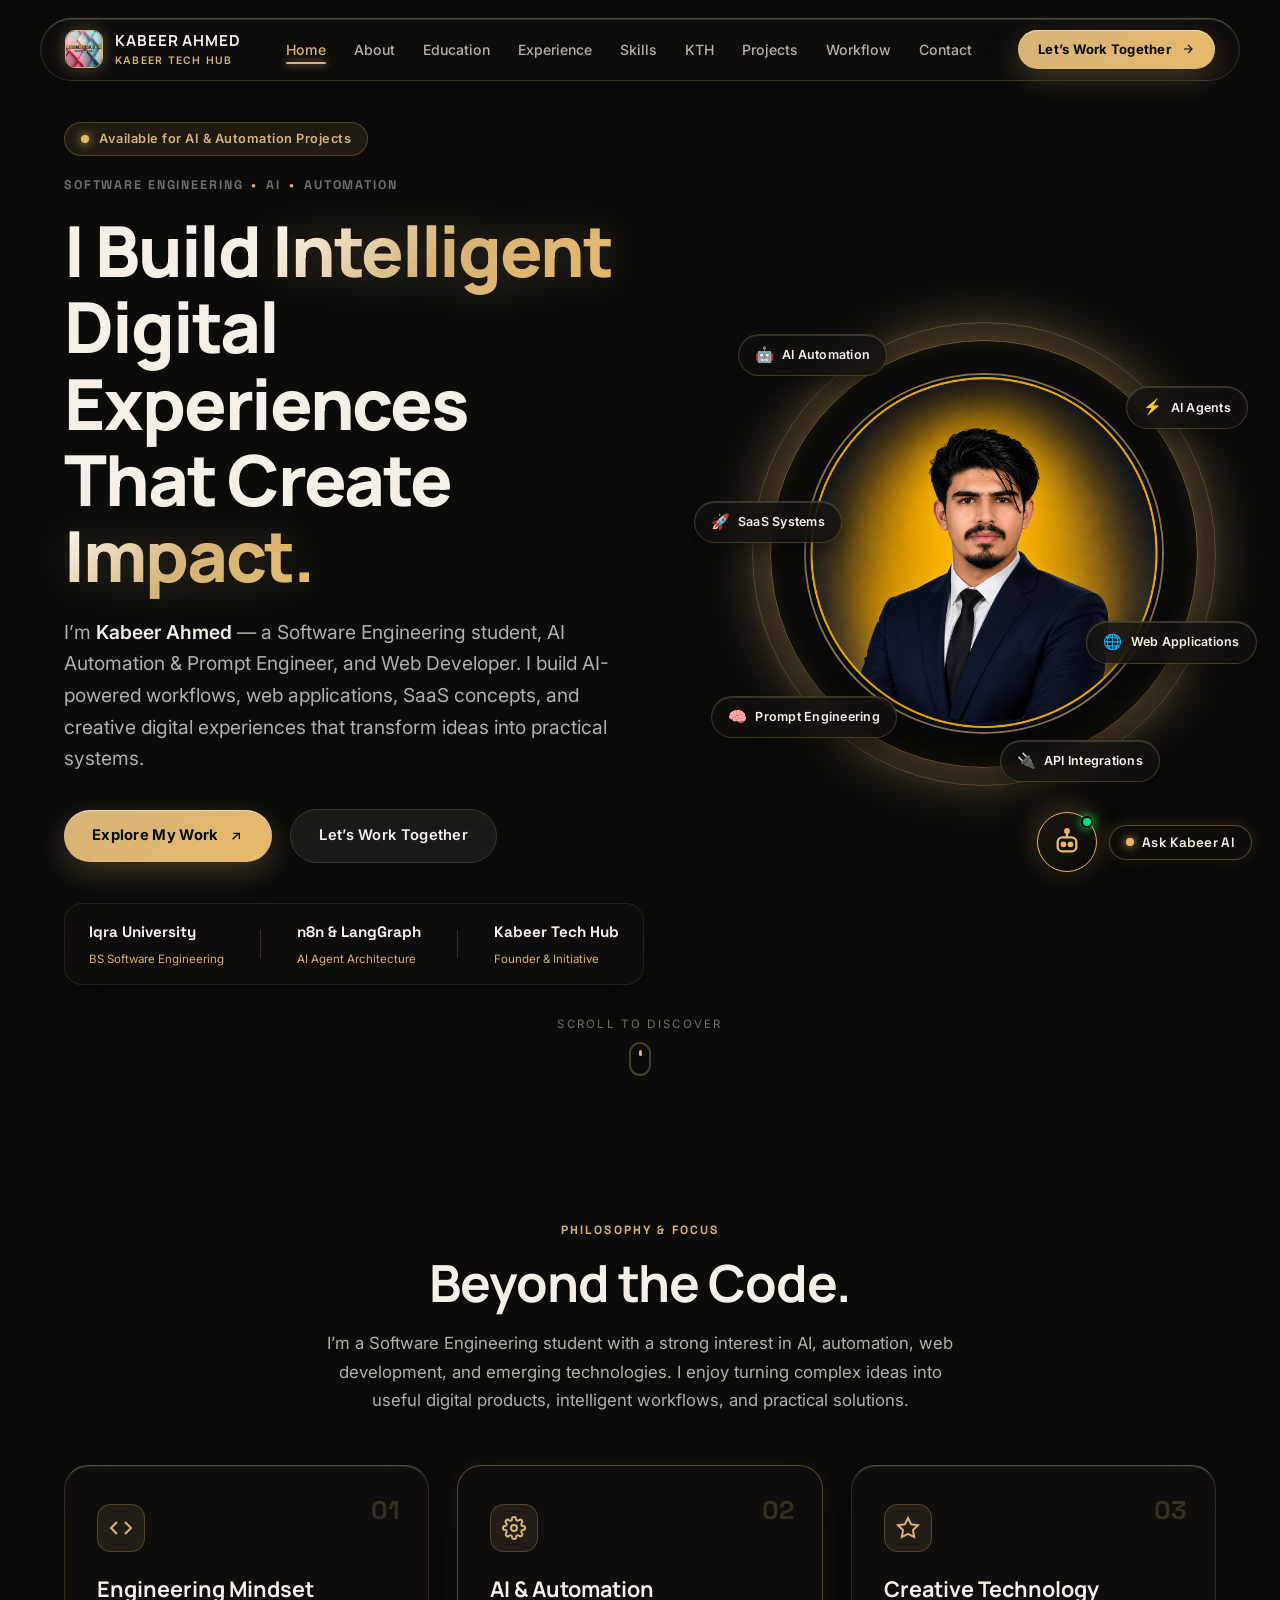
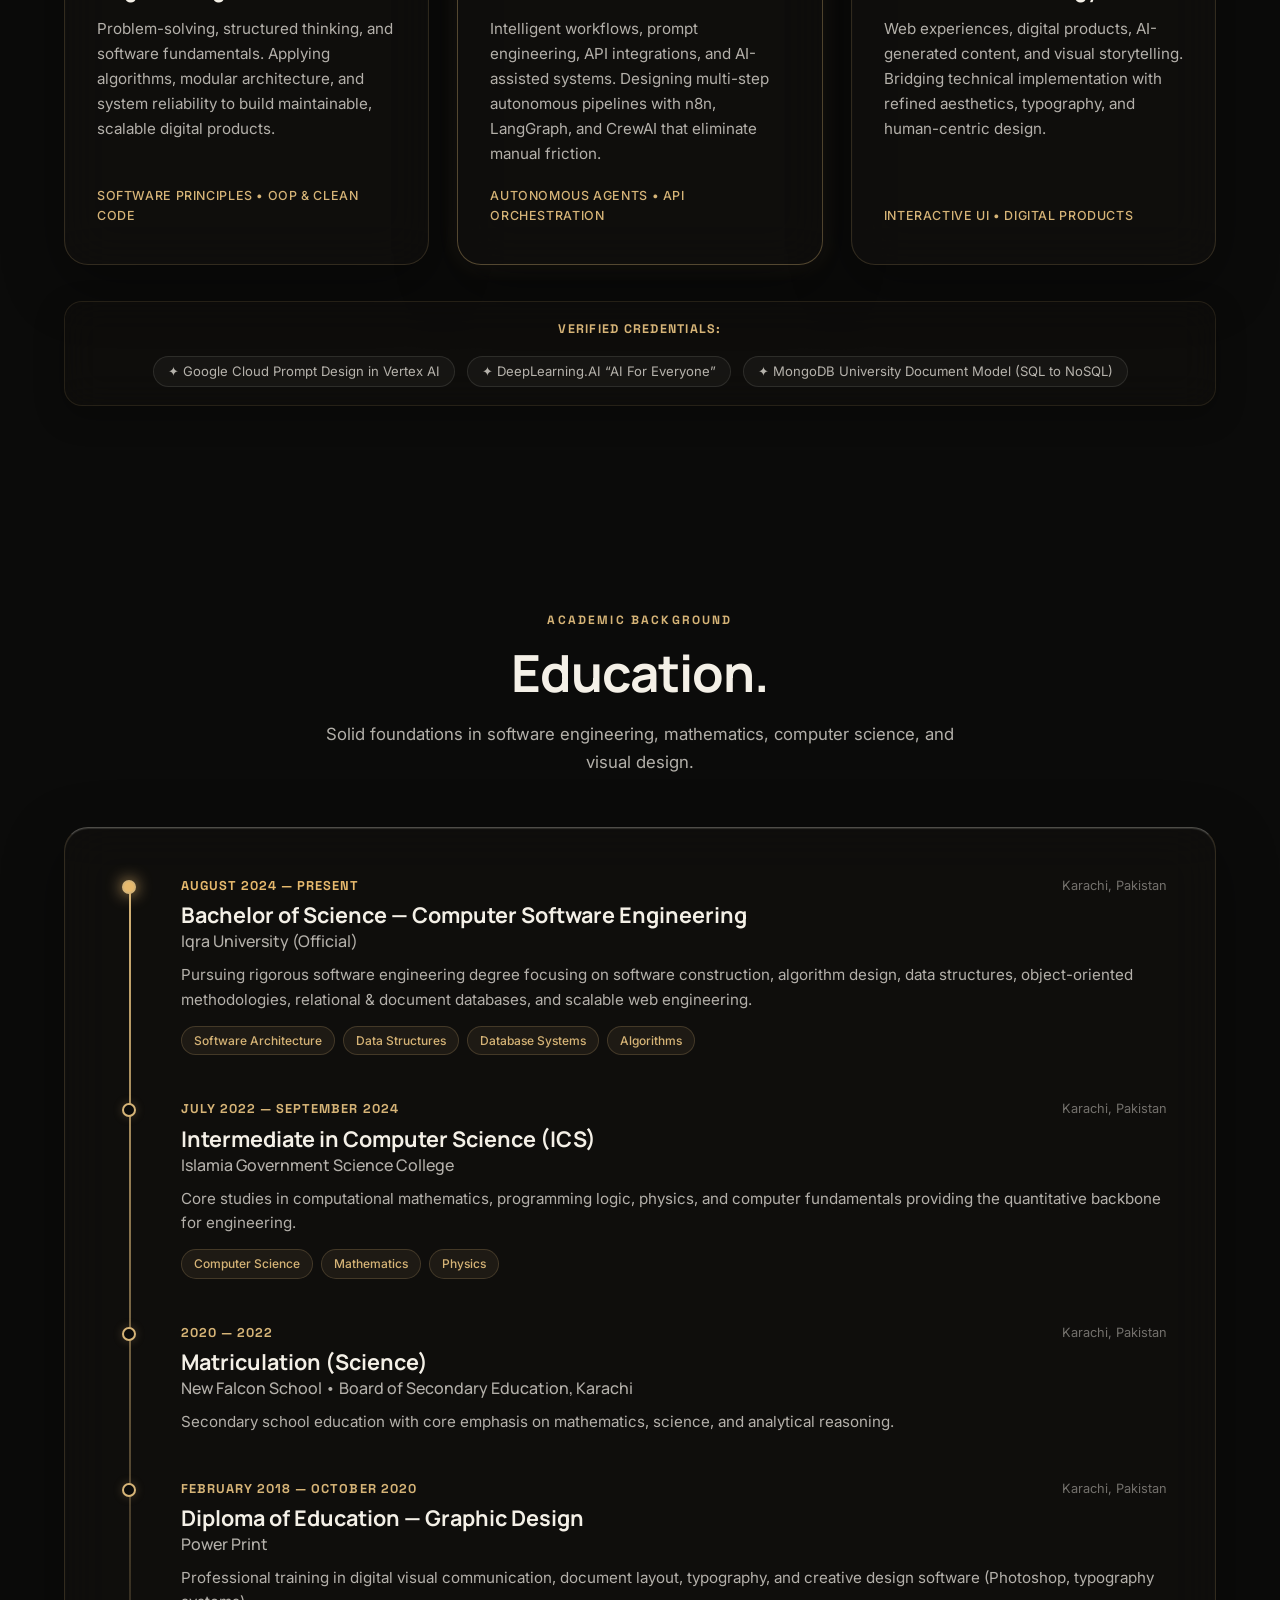
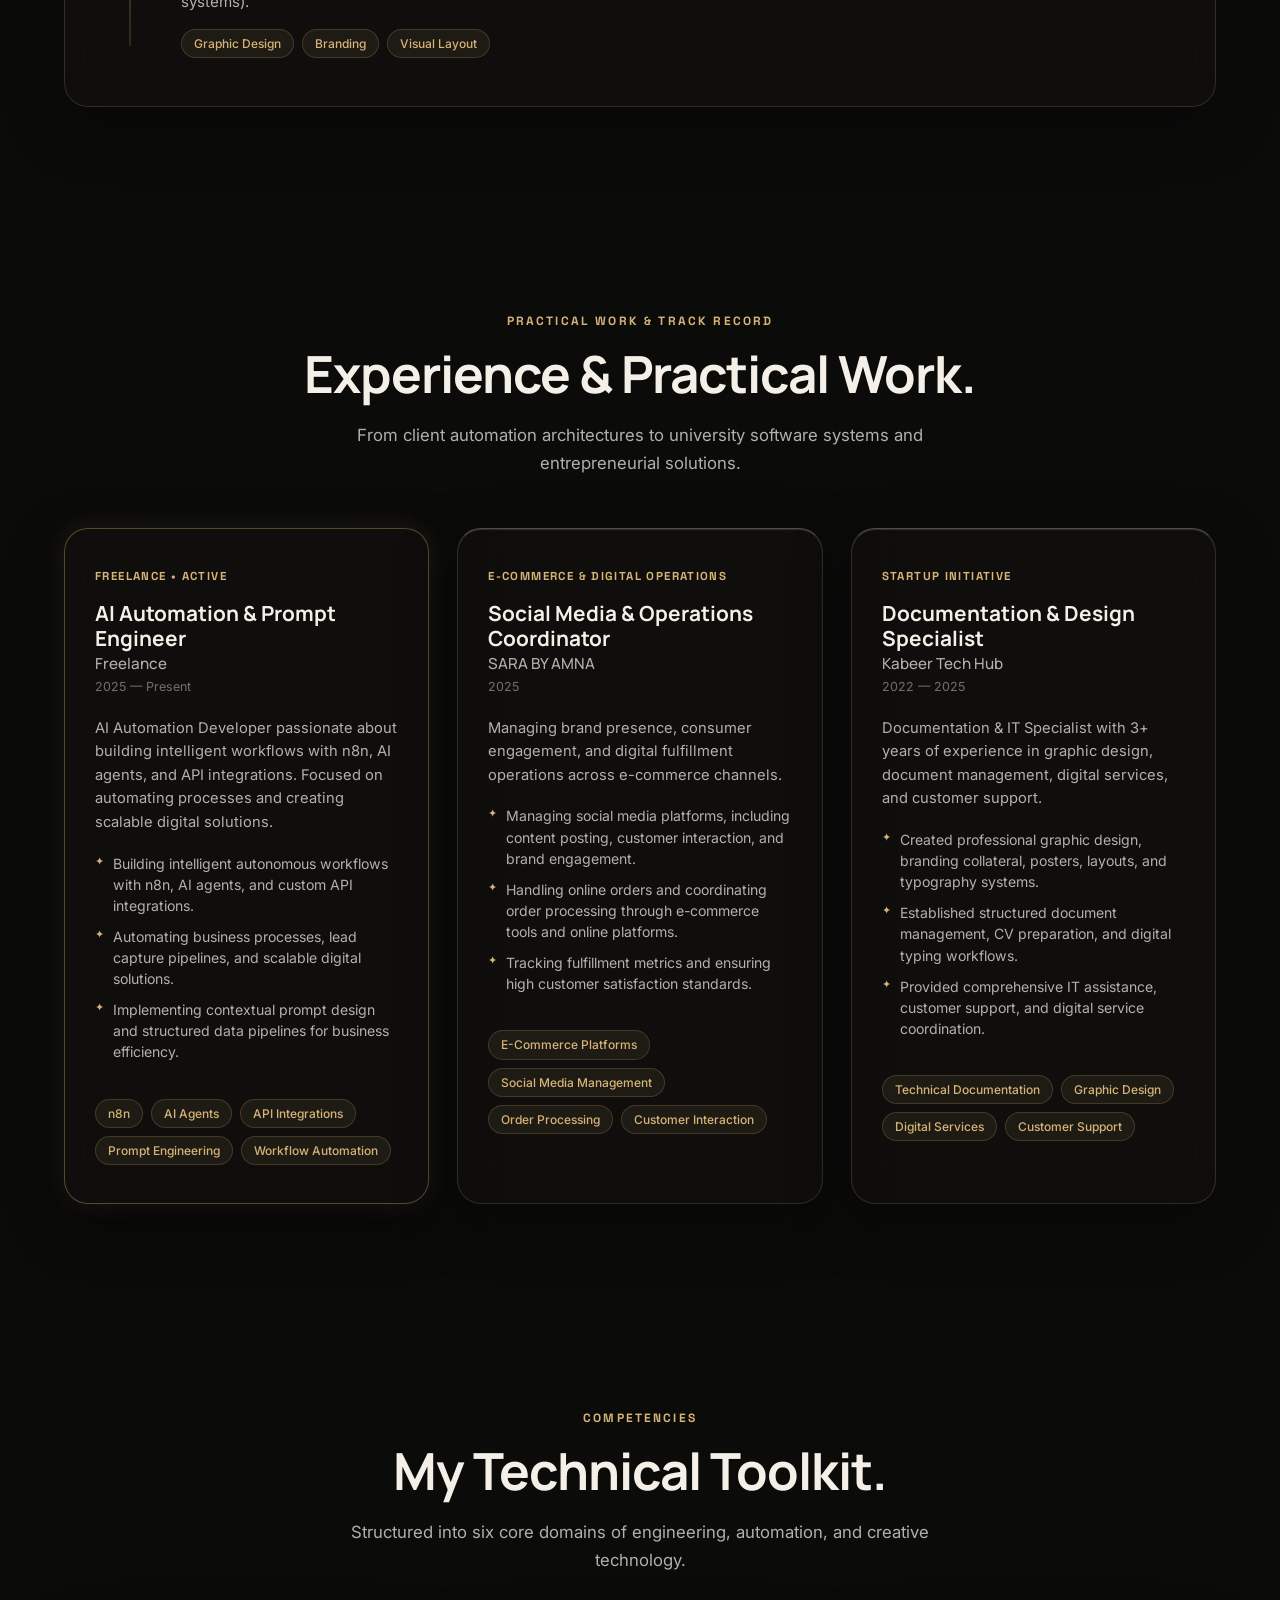
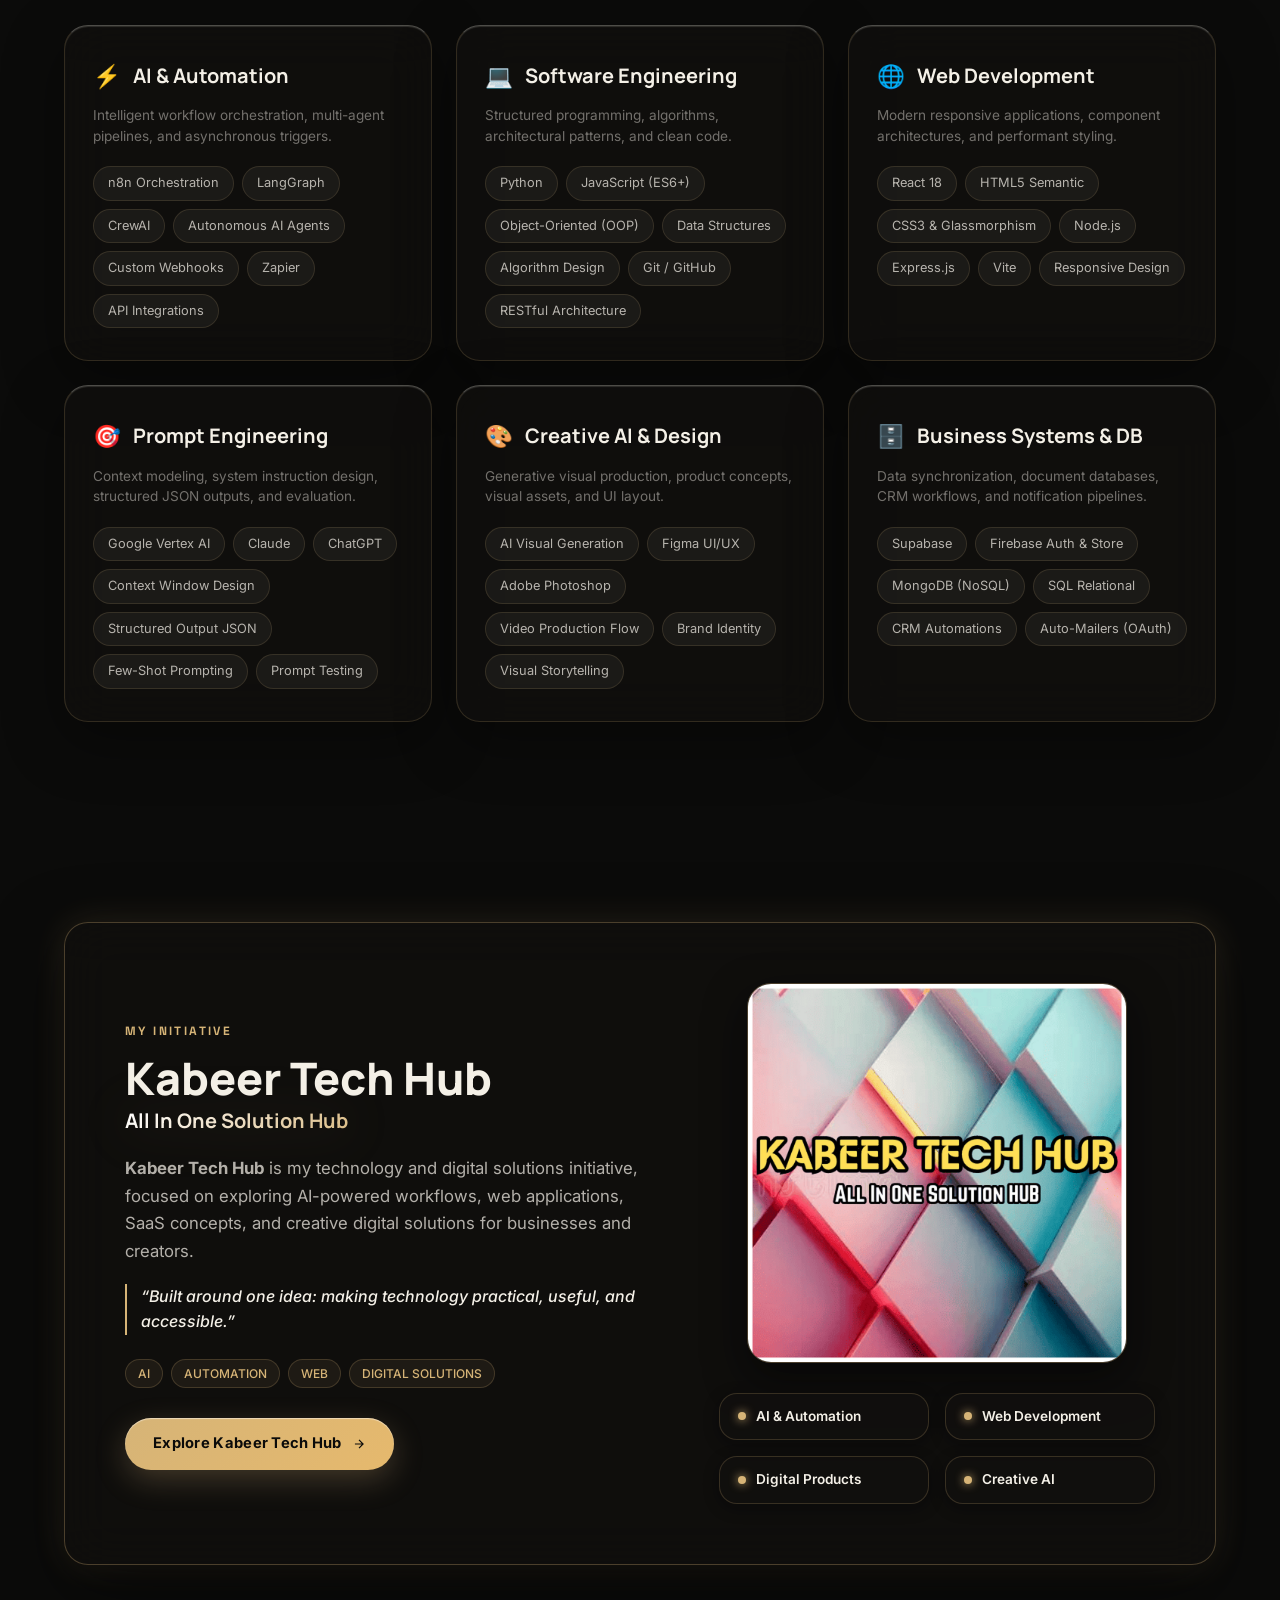
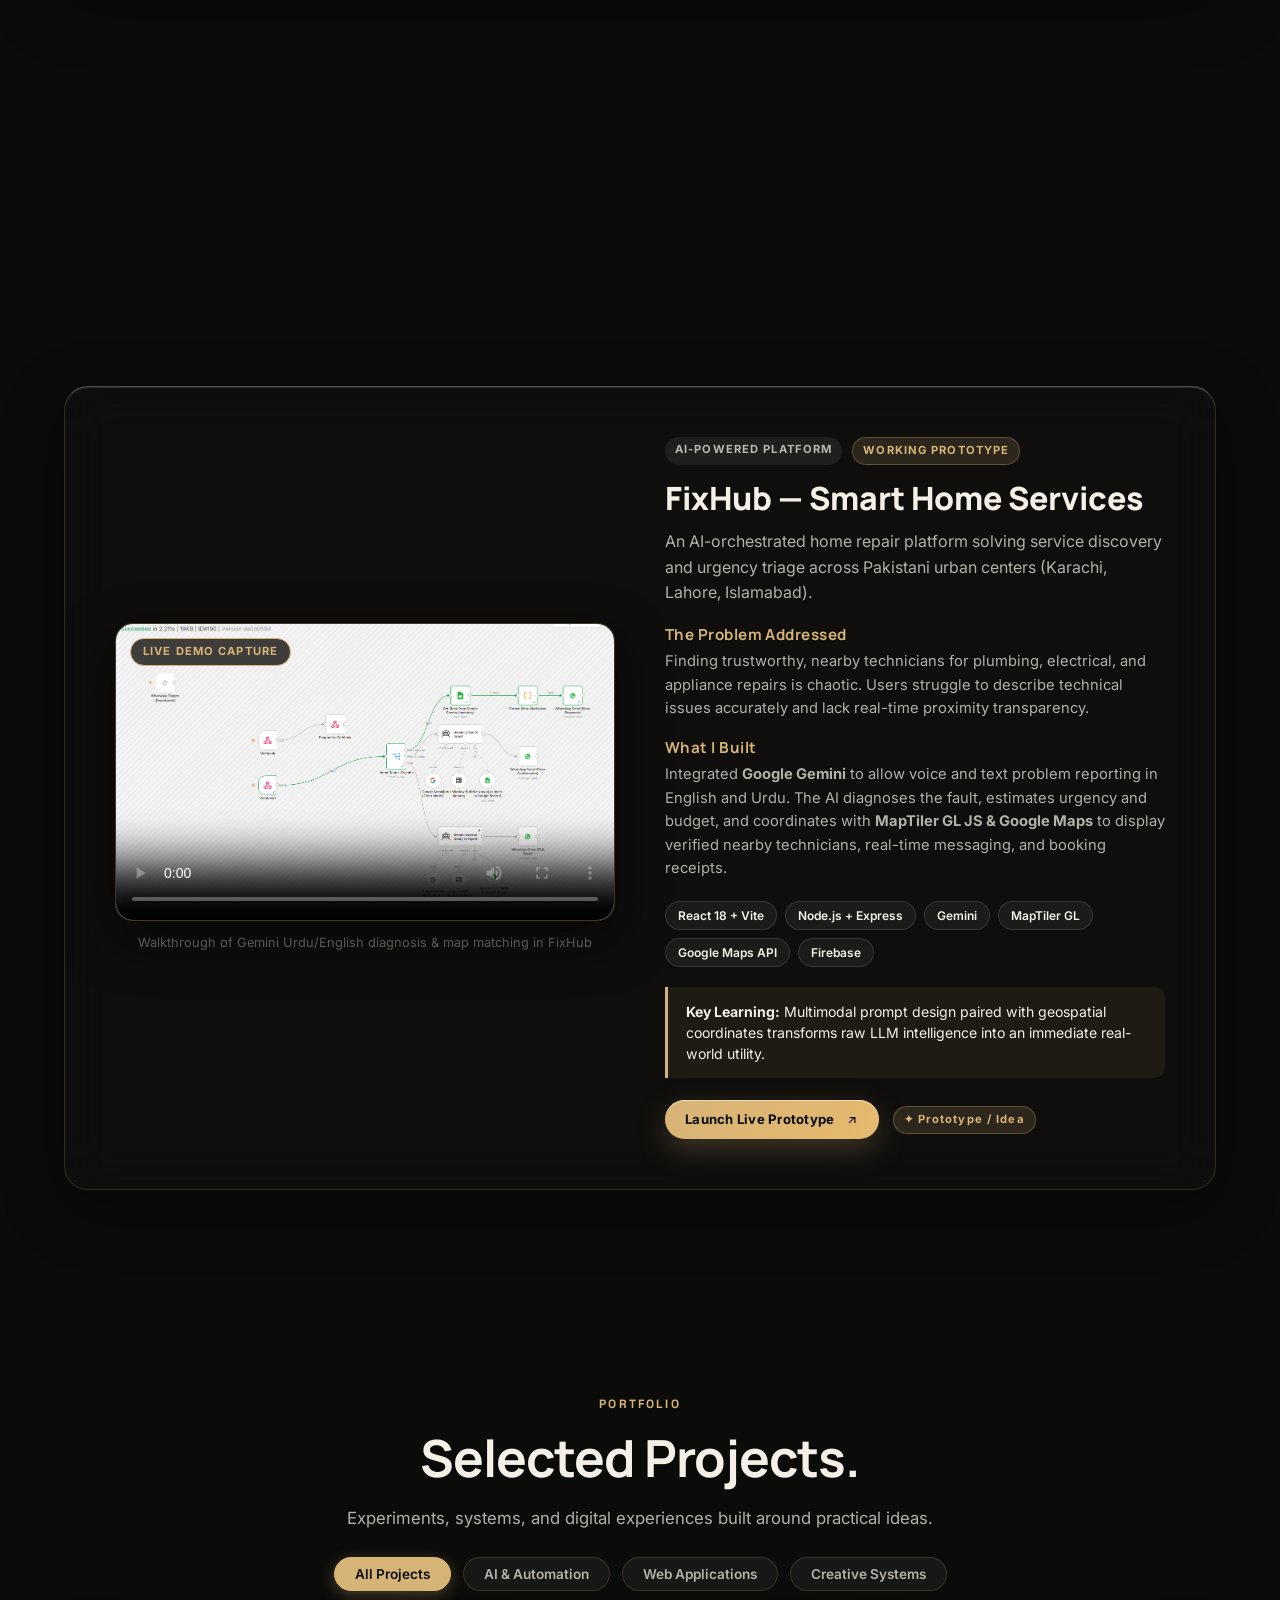
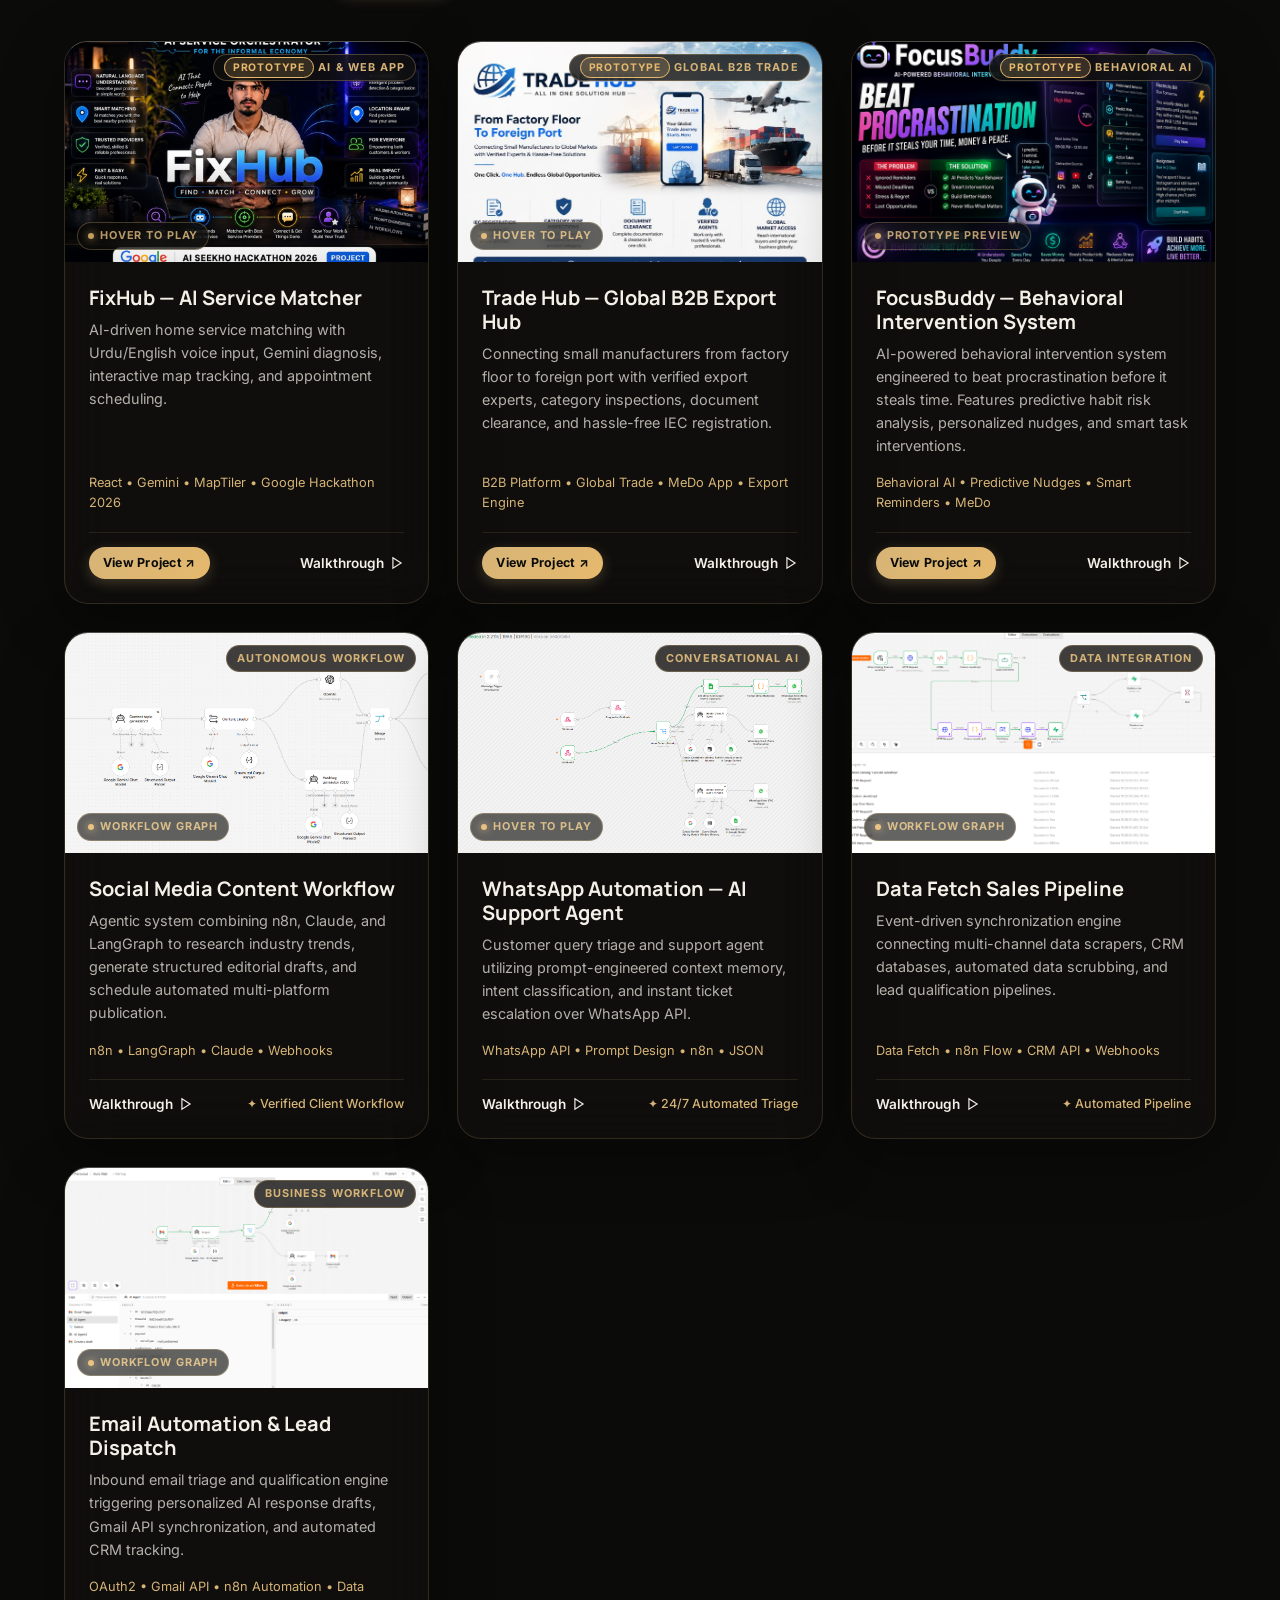
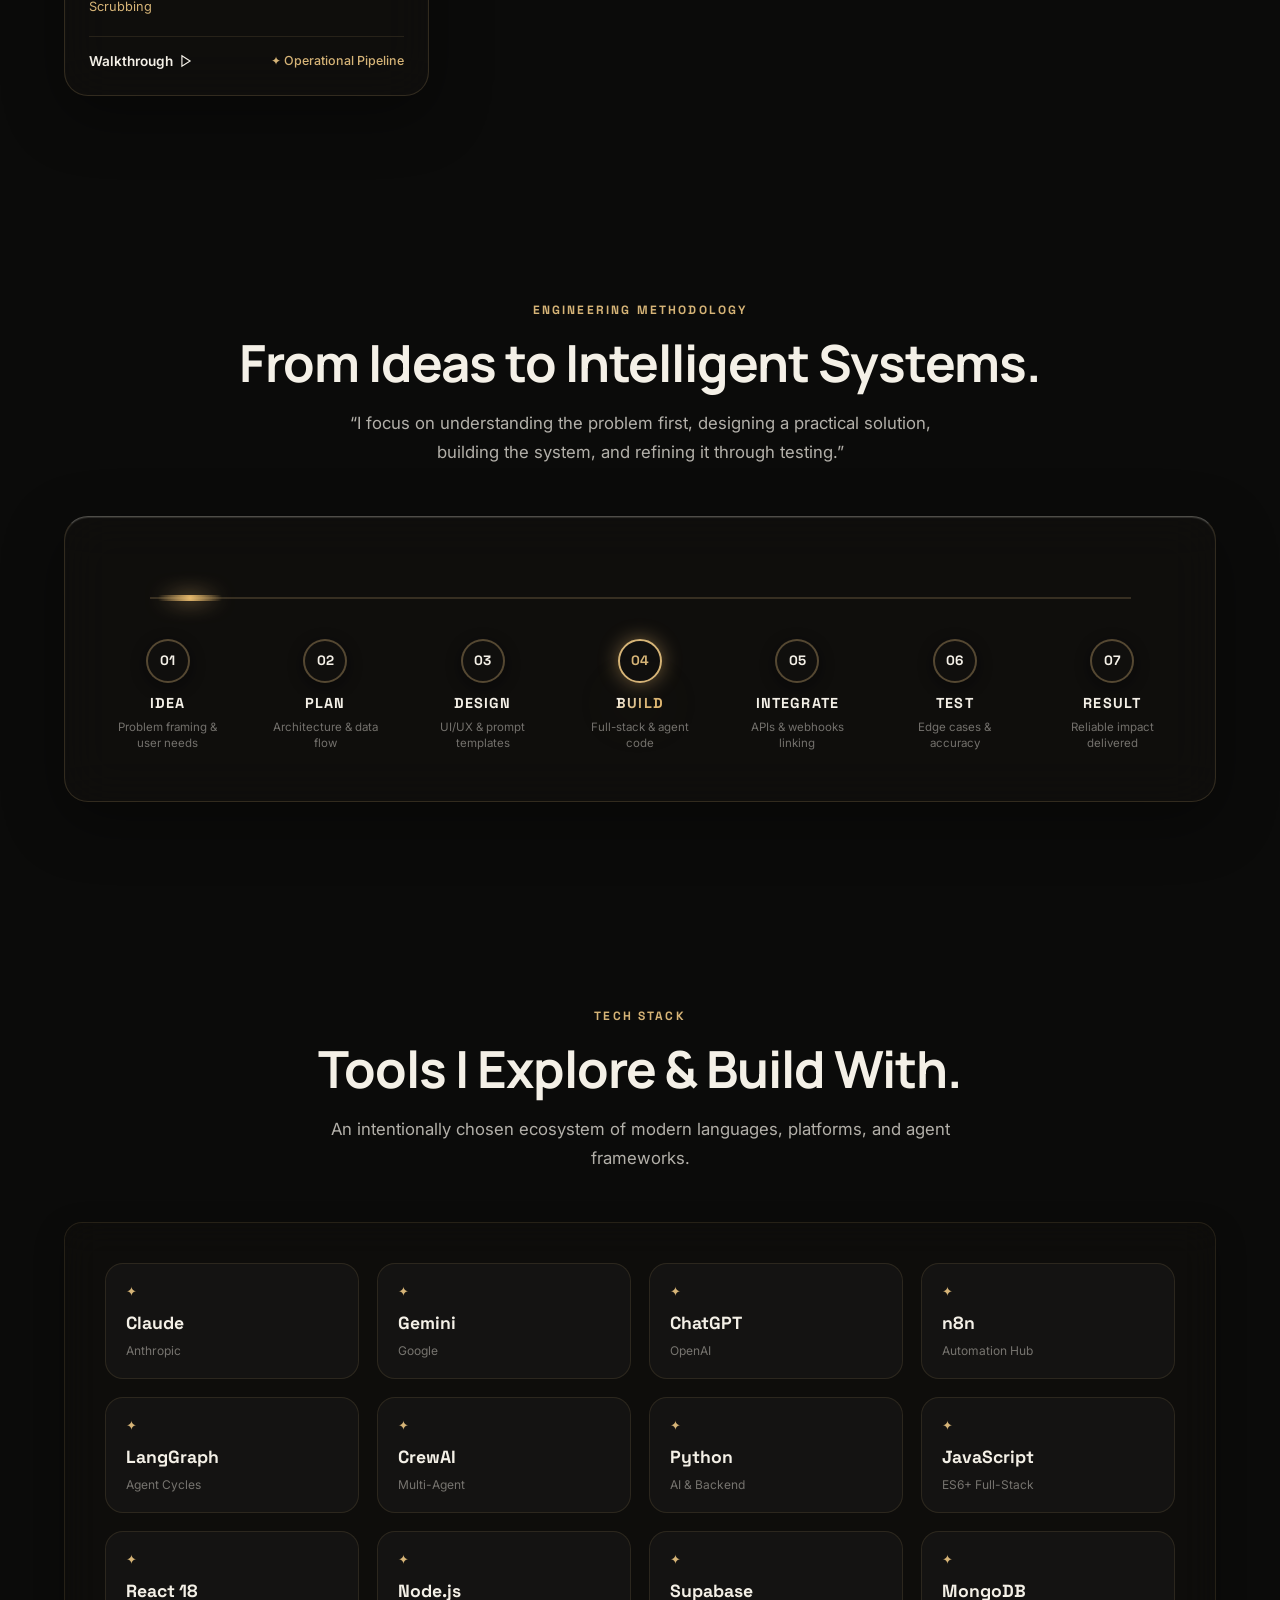
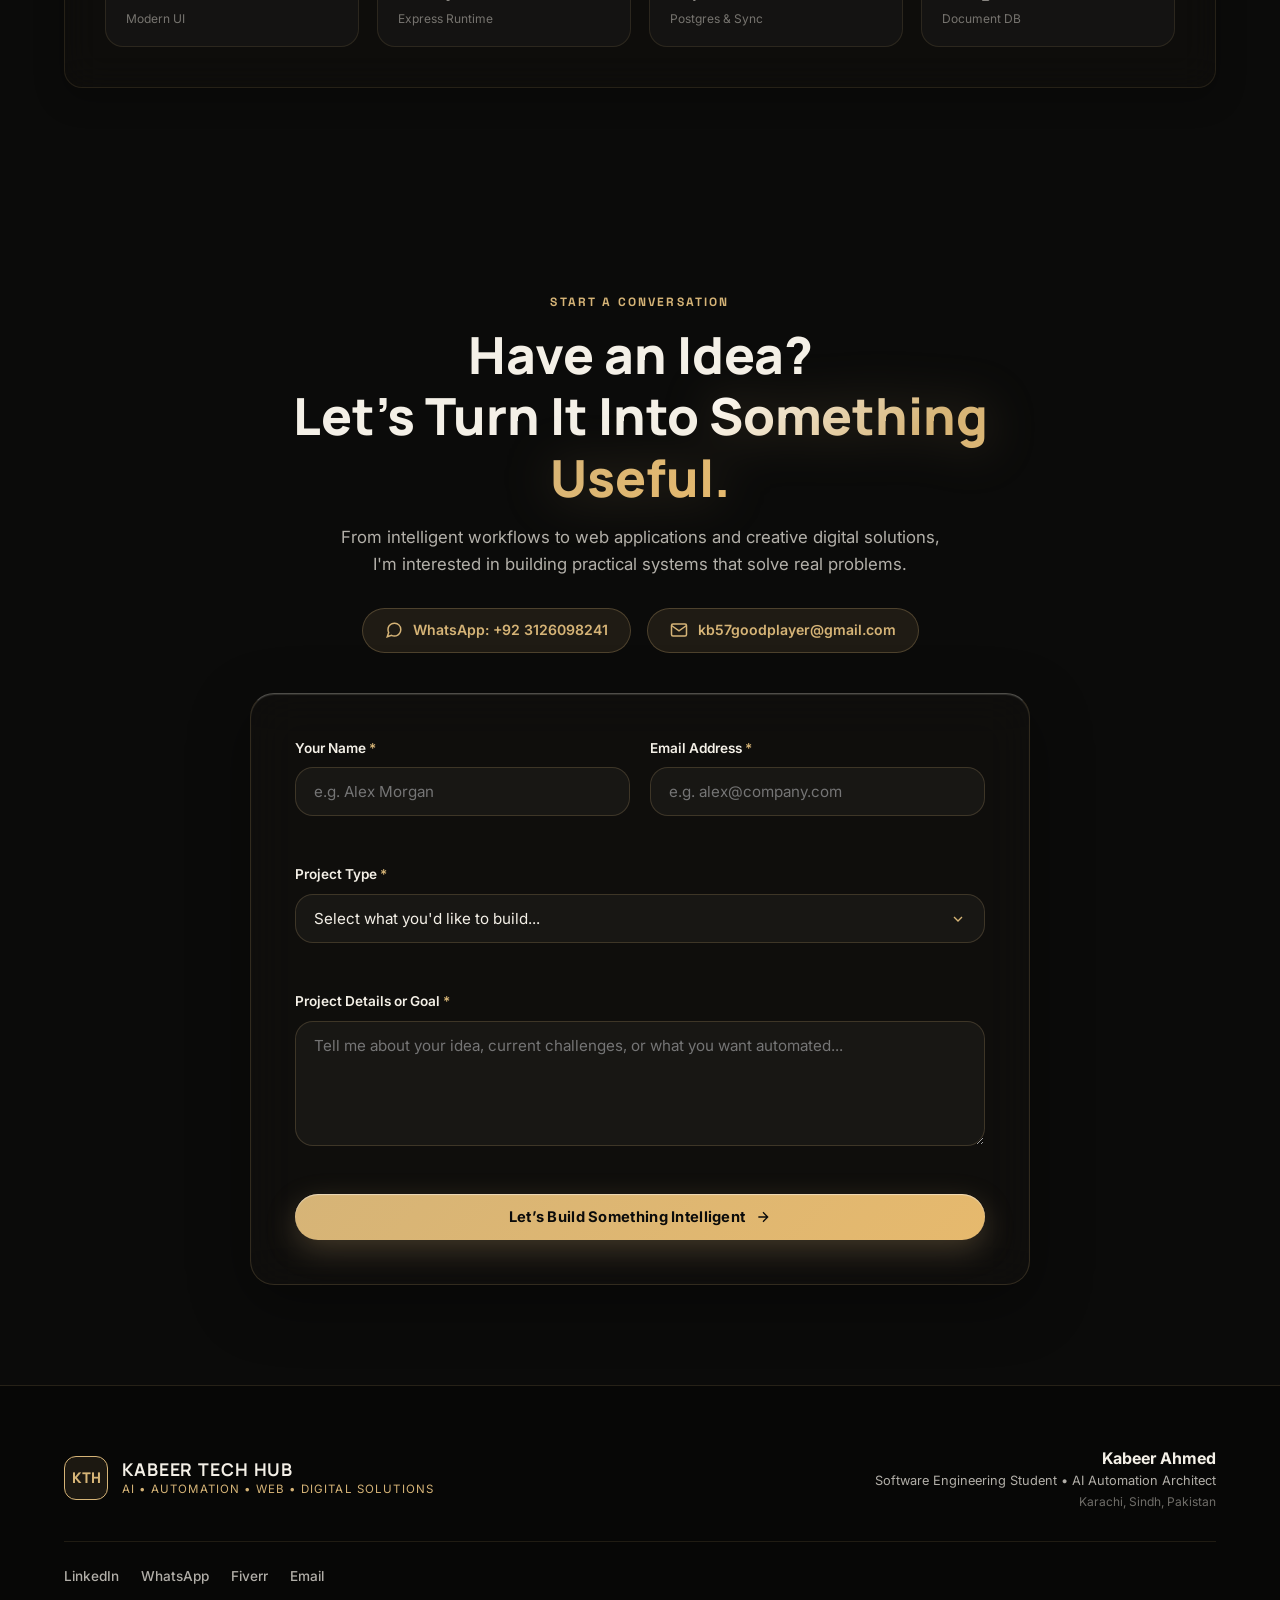
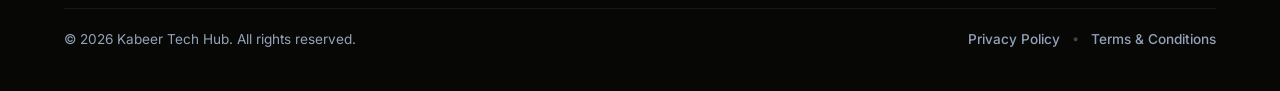
==== commit 6511ed3c: "Implement comprehensive Privacy Policy, Terms & Conditions pages, clean Netlify routing, and footer " ====
--- a/index.html
+++ b/index.html
@@ -1316,17 +1316,25 @@
       <!-- Footer Divider -->
       <div class="footer-line"></div>
 
-      <!-- Bottom Links & Rights -->
+      <!-- Bottom Social Links -->
       <div class="footer-bottom">
-        <p class="copyright">
-          &copy; 2026 Kabeer Ahmed. All rights reserved.
-        </p>
-
         <div class="footer-social-links">
           <a href="https://www.linkedin.com/in/kabeer-ahmed-275b7b20b" target="_blank" rel="noopener noreferrer" class="social-link">LinkedIn</a>
           <a href="https://wa.me/923126098241" target="_blank" rel="noopener noreferrer" class="social-link">WhatsApp</a>
           <a href="https://www.fiverr.com/s/xrrwRwa" target="_blank" rel="noopener noreferrer" class="social-link">Fiverr</a>
           <a href="mailto:kb57goodplayer@gmail.com" class="social-link">Email</a>
+        </div>
+      </div>
+
+      <!-- Legal Sub-Bar -->
+      <div class="footer-legal-bar">
+        <p class="copyright">
+          &copy; 2026 Kabeer Tech Hub. All rights reserved.
+        </p>
+        <div class="footer-legal-links">
+          <a href="/privacy-policy" class="legal-link">Privacy Policy</a>
+          <span class="legal-divider" aria-hidden="true">•</span>
+          <a href="/terms-and-conditions" class="legal-link">Terms &amp; Conditions</a>
         </div>
       </div>
 
--- a/css/styles.css
+++ b/css/styles.css
@@ -2046,22 +2046,423 @@
   display: flex;
   align-items: center;
   justify-content: space-between;
-  font-size: 0.82rem;
+  font-size: 0.85rem;
   color: var(--text-muted);
+  flex-wrap: wrap;
+  gap: 16px;
 }
 
 .footer-social-links {
   display: flex;
   gap: 22px;
+  align-items: center;
 }
 
 .social-link {
   color: var(--text-subtle);
   font-weight: 500;
+  transition: color 0.2s ease, text-shadow 0.2s ease;
 }
 
 .social-link:hover {
   color: var(--gold-champagne);
+  text-shadow: 0 0 10px rgba(214, 180, 119, 0.4);
+}
+
+/* Legal Sub-Bar */
+.footer-legal-bar {
+  display: flex;
+  align-items: center;
+  justify-content: space-between;
+  padding-top: 20px;
+  margin-top: 20px;
+  border-top: 1px solid rgba(214, 180, 119, 0.1);
+  font-size: 0.85rem;
+  color: #94a3b8;
+  flex-wrap: wrap;
+  gap: 14px;
+}
+
+.footer-legal-bar .copyright {
+  color: #94a3b8;
+  margin: 0;
+  font-size: 0.85rem;
+}
+
+.footer-legal-links {
+  display: inline-flex;
+  align-items: center;
+  gap: 12px;
+  flex-wrap: wrap;
+}
+
+.legal-link {
+  color: #94a3b8;
+  text-decoration: none;
+  font-weight: 500;
+  font-size: 0.85rem;
+  transition: color 0.2s ease, text-shadow 0.2s ease;
+}
+
+.legal-link:hover {
+  color: #ffffff;
+  text-shadow: 0 0 8px rgba(255, 255, 255, 0.4);
+}
+
+.legal-divider {
+  color: rgba(148, 163, 184, 0.4);
+  font-size: 0.8rem;
+}
+
+/* ==========================================================================
+   LEGAL PAGES — PRIVACY POLICY & TERMS ARCHITECTURE
+   ========================================================================== */
+.legal-page-main {
+  min-height: 100vh;
+  position: relative;
+  z-index: 2;
+  padding-top: calc(var(--nav-height) + 36px);
+  padding-bottom: 90px;
+}
+
+.legal-container {
+  max-width: 980px;
+  margin: 0 auto;
+  padding: 0 24px;
+}
+
+.legal-breadcrumb {
+  display: inline-flex;
+  align-items: center;
+  gap: 8px;
+  padding: 8px 16px;
+  border-radius: var(--radius-full);
+  background: rgba(18, 17, 15, 0.85);
+  border: 1px solid var(--glass-border);
+  color: var(--text-subtle);
+  font-size: 0.85rem;
+  text-decoration: none;
+  margin-bottom: 28px;
+  backdrop-filter: blur(16px);
+  transition: all 0.25s ease;
+}
+
+.legal-breadcrumb:hover {
+  color: var(--text-ivory);
+  border-color: var(--gold-champagne);
+  box-shadow: 0 0 16px var(--gold-glow);
+  transform: translateX(-3px);
+}
+
+.legal-hero-header {
+  text-align: left;
+  margin-bottom: 40px;
+}
+
+.legal-badge {
+  display: inline-flex;
+  align-items: center;
+  gap: 8px;
+  padding: 6px 14px;
+  border-radius: var(--radius-full);
+  background: rgba(214, 180, 119, 0.1);
+  border: 1px solid rgba(214, 180, 119, 0.3);
+  color: var(--gold-champagne);
+  font-family: 'Space Grotesk', sans-serif;
+  font-size: 0.75rem;
+  font-weight: 700;
+  letter-spacing: 1.5px;
+  text-transform: uppercase;
+  margin-bottom: 14px;
+}
+
+.legal-title {
+  font-family: 'Manrope', sans-serif;
+  font-size: clamp(2.2rem, 5vw, 3.2rem);
+  font-weight: 800;
+  color: var(--text-ivory);
+  line-height: 1.15;
+  margin-bottom: 14px;
+  letter-spacing: -0.02em;
+}
+
+.legal-subtitle {
+  font-size: 1.05rem;
+  color: var(--text-subtle);
+  line-height: 1.6;
+  max-width: 820px;
+}
+
+/* Metadata Overview Card */
+.legal-metadata-grid {
+  display: grid;
+  grid-template-columns: repeat(auto-fit, minmax(200px, 1fr));
+  gap: 14px;
+  margin-top: 28px;
+  padding: 20px 24px;
+  border-radius: var(--radius-md);
+  background: rgba(18, 17, 15, 0.75);
+  border: 1px solid var(--glass-border);
+  backdrop-filter: blur(20px);
+}
+
+.meta-item {
+  display: flex;
+  flex-direction: column;
+  gap: 4px;
+}
+
+.meta-label {
+  font-family: 'Space Grotesk', sans-serif;
+  font-size: 0.7rem;
+  text-transform: uppercase;
+  letter-spacing: 1px;
+  color: var(--gold-champagne);
+  font-weight: 700;
+}
+
+.meta-value {
+  font-size: 0.92rem;
+  font-weight: 600;
+  color: var(--text-ivory);
+}
+
+/* Table of Contents Pill Bar */
+.legal-toc-bar {
+  margin: 36px 0;
+  padding: 16px 20px;
+  border-radius: var(--radius-md);
+  background: rgba(14, 13, 11, 0.78);
+  border: 1px solid var(--glass-border);
+  backdrop-filter: blur(20px);
+}
+
+.legal-toc-title {
+  font-family: 'Space Grotesk', sans-serif;
+  font-size: 0.8rem;
+  font-weight: 700;
+  color: var(--gold-champagne);
+  letter-spacing: 1.2px;
+  text-transform: uppercase;
+  margin-bottom: 12px;
+  display: flex;
+  align-items: center;
+  gap: 8px;
+}
+
+.legal-toc-pills {
+  display: flex;
+  flex-wrap: wrap;
+  gap: 8px;
+}
+
+.legal-toc-pill {
+  padding: 6px 14px;
+  border-radius: var(--radius-full);
+  background: rgba(214, 180, 119, 0.08);
+  border: 1px solid rgba(214, 180, 119, 0.2);
+  color: var(--text-subtle);
+  font-size: 0.8rem;
+  font-weight: 500;
+  text-decoration: none;
+  transition: all 0.2s ease;
+}
+
+.legal-toc-pill:hover {
+  background: rgba(214, 180, 119, 0.2);
+  border-color: var(--gold-champagne);
+  color: var(--text-ivory);
+  transform: translateY(-1px);
+}
+
+/* Legal Content Section Cards */
+.legal-content-stack {
+  display: flex;
+  flex-direction: column;
+  gap: 28px;
+}
+
+.legal-card {
+  padding: 36px 40px;
+  border-radius: var(--radius-lg);
+  background: rgba(18, 17, 15, 0.75);
+  border: 1px solid var(--glass-border);
+  backdrop-filter: blur(24px);
+  box-shadow: var(--glass-shadow);
+  transition: border-color 0.3s ease, box-shadow 0.3s ease;
+  scroll-margin-top: calc(var(--nav-height) + 30px);
+}
+
+.legal-card:hover {
+  border-color: rgba(214, 180, 119, 0.35);
+  box-shadow: 0 20px 60px rgba(0, 0, 0, 0.6), 0 0 20px rgba(214, 180, 119, 0.08);
+}
+
+.legal-card-header {
+  display: flex;
+  align-items: center;
+  gap: 16px;
+  margin-bottom: 20px;
+  padding-bottom: 16px;
+  border-bottom: 1px solid rgba(214, 180, 119, 0.12);
+}
+
+.legal-card-num {
+  font-family: 'Space Grotesk', monospace;
+  font-size: 1.1rem;
+  font-weight: 800;
+  color: var(--gold-champagne);
+  padding: 6px 12px;
+  border-radius: var(--radius-sm);
+  background: rgba(214, 180, 119, 0.1);
+  border: 1px solid rgba(214, 180, 119, 0.25);
+  line-height: 1;
+}
+
+.legal-card-title {
+  font-family: 'Manrope', sans-serif;
+  font-size: 1.45rem;
+  font-weight: 700;
+  color: var(--text-ivory);
+  margin: 0;
+}
+
+.legal-card-body {
+  font-size: 0.95rem;
+  color: var(--text-subtle);
+  line-height: 1.7;
+}
+
+.legal-card-body p {
+  margin-bottom: 16px;
+}
+
+.legal-card-body p:last-child {
+  margin-bottom: 0;
+}
+
+.legal-card-body strong {
+  color: var(--text-ivory);
+  font-weight: 600;
+}
+
+.legal-highlight-list {
+  list-style: none;
+  padding: 0;
+  margin: 16px 0;
+  display: flex;
+  flex-direction: column;
+  gap: 10px;
+}
+
+.legal-highlight-list li {
+  position: relative;
+  padding-left: 24px;
+  line-height: 1.6;
+}
+
+.legal-highlight-list li::before {
+  content: '✦';
+  position: absolute;
+  left: 0;
+  top: 1px;
+  color: var(--gold-champagne);
+  font-size: 0.8rem;
+}
+
+.legal-sub-grid {
+  display: grid;
+  grid-template-columns: repeat(auto-fit, minmax(260px, 1fr));
+  gap: 16px;
+  margin: 20px 0;
+}
+
+.legal-sub-card {
+  padding: 18px 20px;
+  border-radius: var(--radius-md);
+  background: rgba(24, 22, 18, 0.65);
+  border: 1px solid rgba(214, 180, 119, 0.15);
+}
+
+.legal-sub-title {
+  font-family: 'Manrope', sans-serif;
+  font-size: 1rem;
+  font-weight: 700;
+  color: var(--gold-amber);
+  margin-bottom: 6px;
+  display: flex;
+  align-items: center;
+  gap: 8px;
+}
+
+.legal-sub-card p {
+  font-size: 0.88rem;
+  color: var(--text-subtle);
+  line-height: 1.55;
+  margin: 0;
+}
+
+.legal-callout-box {
+  margin: 20px 0 0;
+  padding: 16px 20px;
+  border-radius: var(--radius-md);
+  background: linear-gradient(135deg, rgba(214, 180, 119, 0.1), rgba(230, 185, 109, 0.04));
+  border: 1px solid rgba(214, 180, 119, 0.3);
+  display: flex;
+  gap: 14px;
+  align-items: flex-start;
+}
+
+.legal-callout-icon {
+  font-size: 1.25rem;
+  color: var(--gold-amber);
+  flex-shrink: 0;
+  margin-top: 2px;
+}
+
+.legal-callout-text {
+  font-size: 0.9rem;
+  color: var(--text-ivory);
+  line-height: 1.6;
+}
+
+.legal-contact-btn {
+  display: inline-flex;
+  align-items: center;
+  gap: 10px;
+  padding: 12px 24px;
+  border-radius: var(--radius-full);
+  background: linear-gradient(135deg, var(--gold-champagne), var(--gold-amber));
+  color: #0B0B0A;
+  font-weight: 700;
+  font-size: 0.92rem;
+  text-decoration: none;
+  box-shadow: 0 4px 20px rgba(214, 180, 119, 0.35);
+  transition: all 0.25s ease;
+  margin-top: 14px;
+}
+
+.legal-contact-btn:hover {
+  transform: translateY(-2px);
+  box-shadow: 0 8px 25px rgba(230, 185, 109, 0.55);
+}
+
+@media (max-width: 768px) {
+  .legal-card {
+    padding: 26px 20px;
+  }
+  .legal-card-title {
+    font-size: 1.22rem;
+  }
+  .legal-metadata-grid {
+    grid-template-columns: 1fr;
+  }
+  .footer-legal-bar {
+    flex-direction: column;
+    text-align: center;
+    justify-content: center;
+    gap: 12px;
+  }
 }
 
 /* --------------------------------------------------------------------------
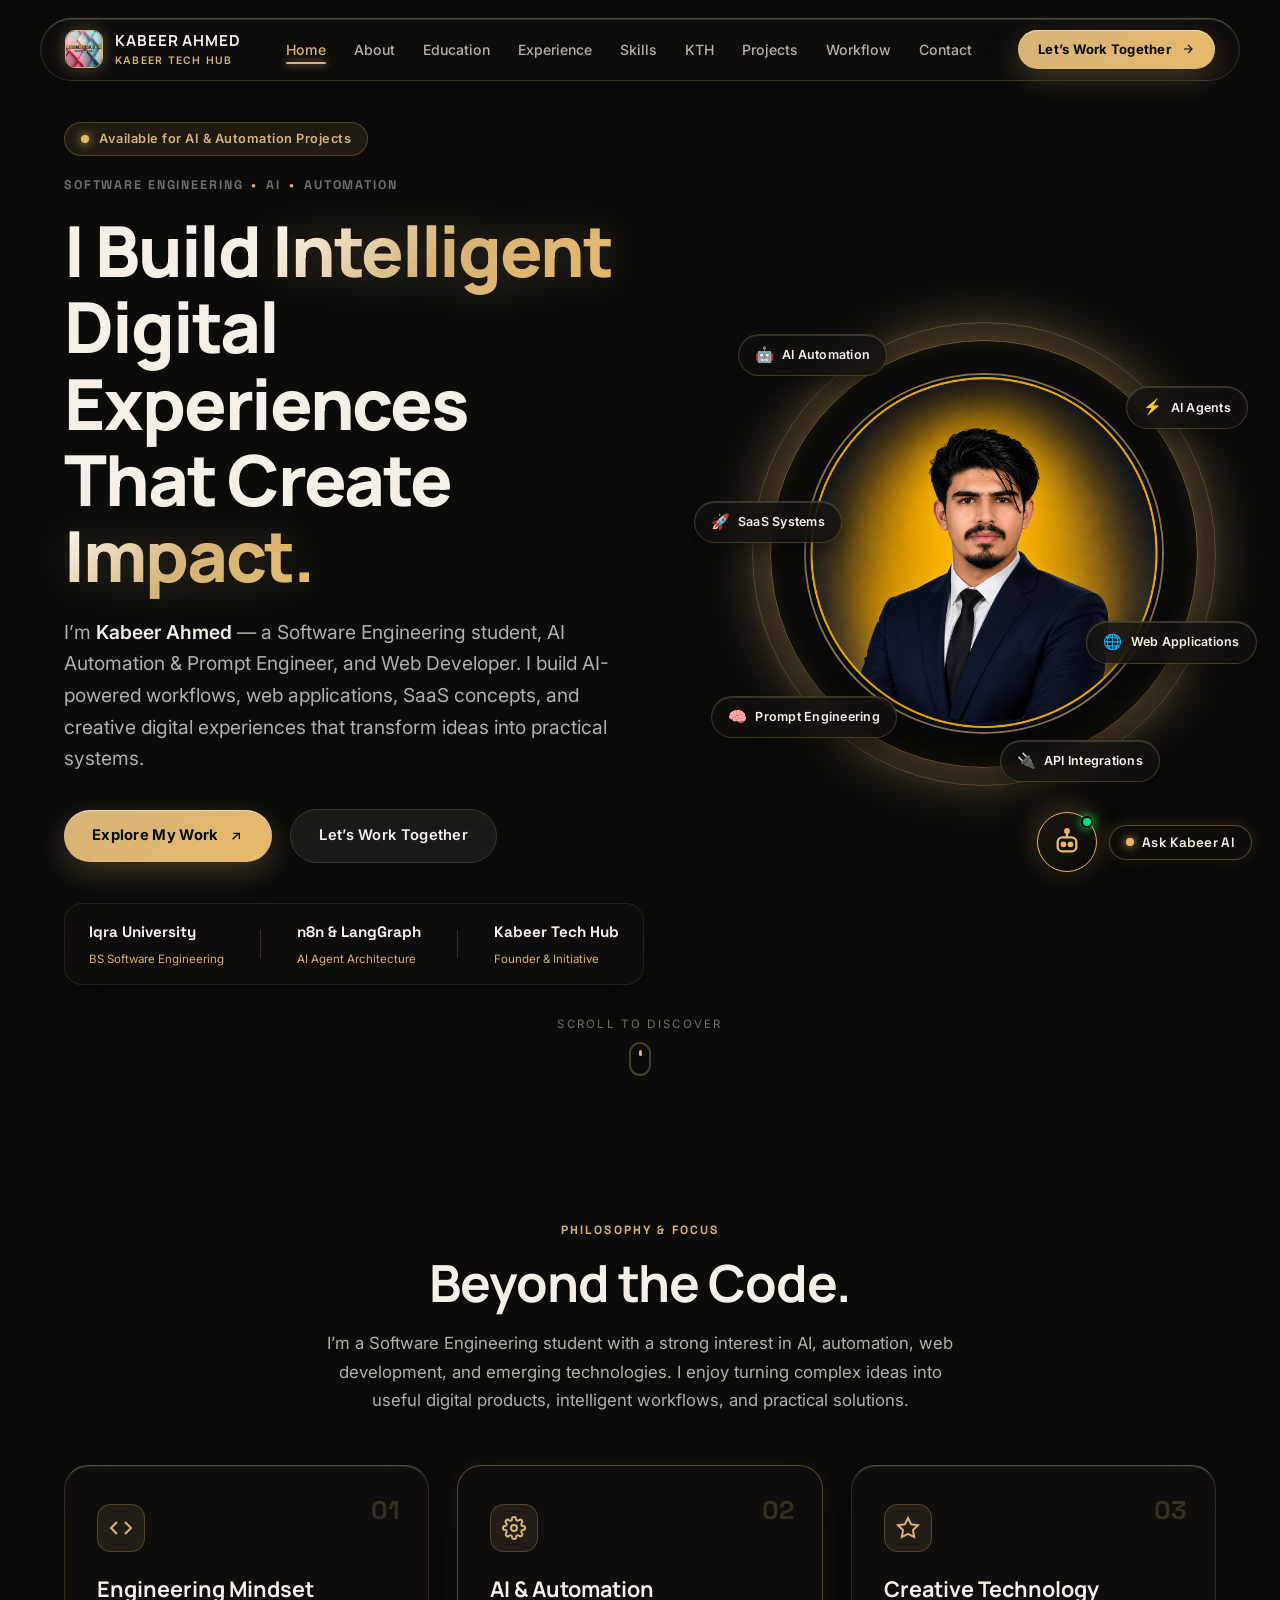
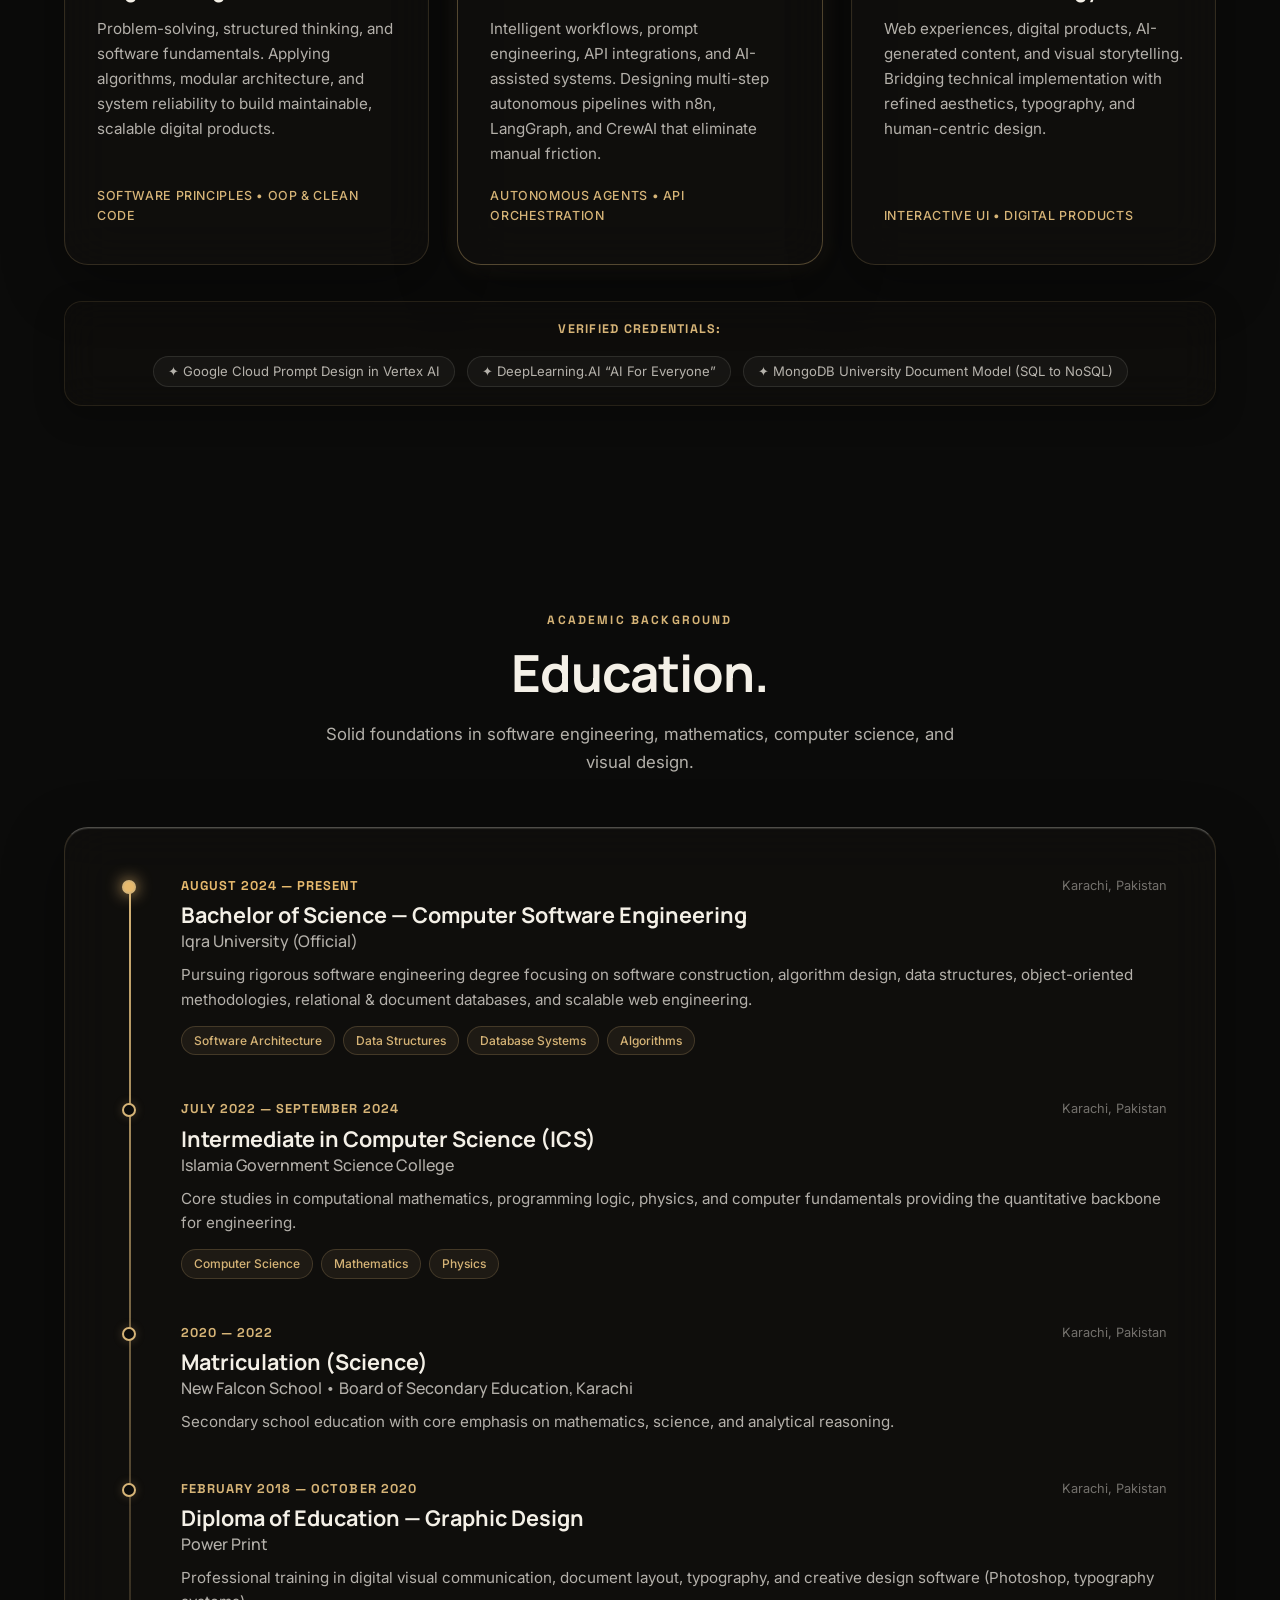
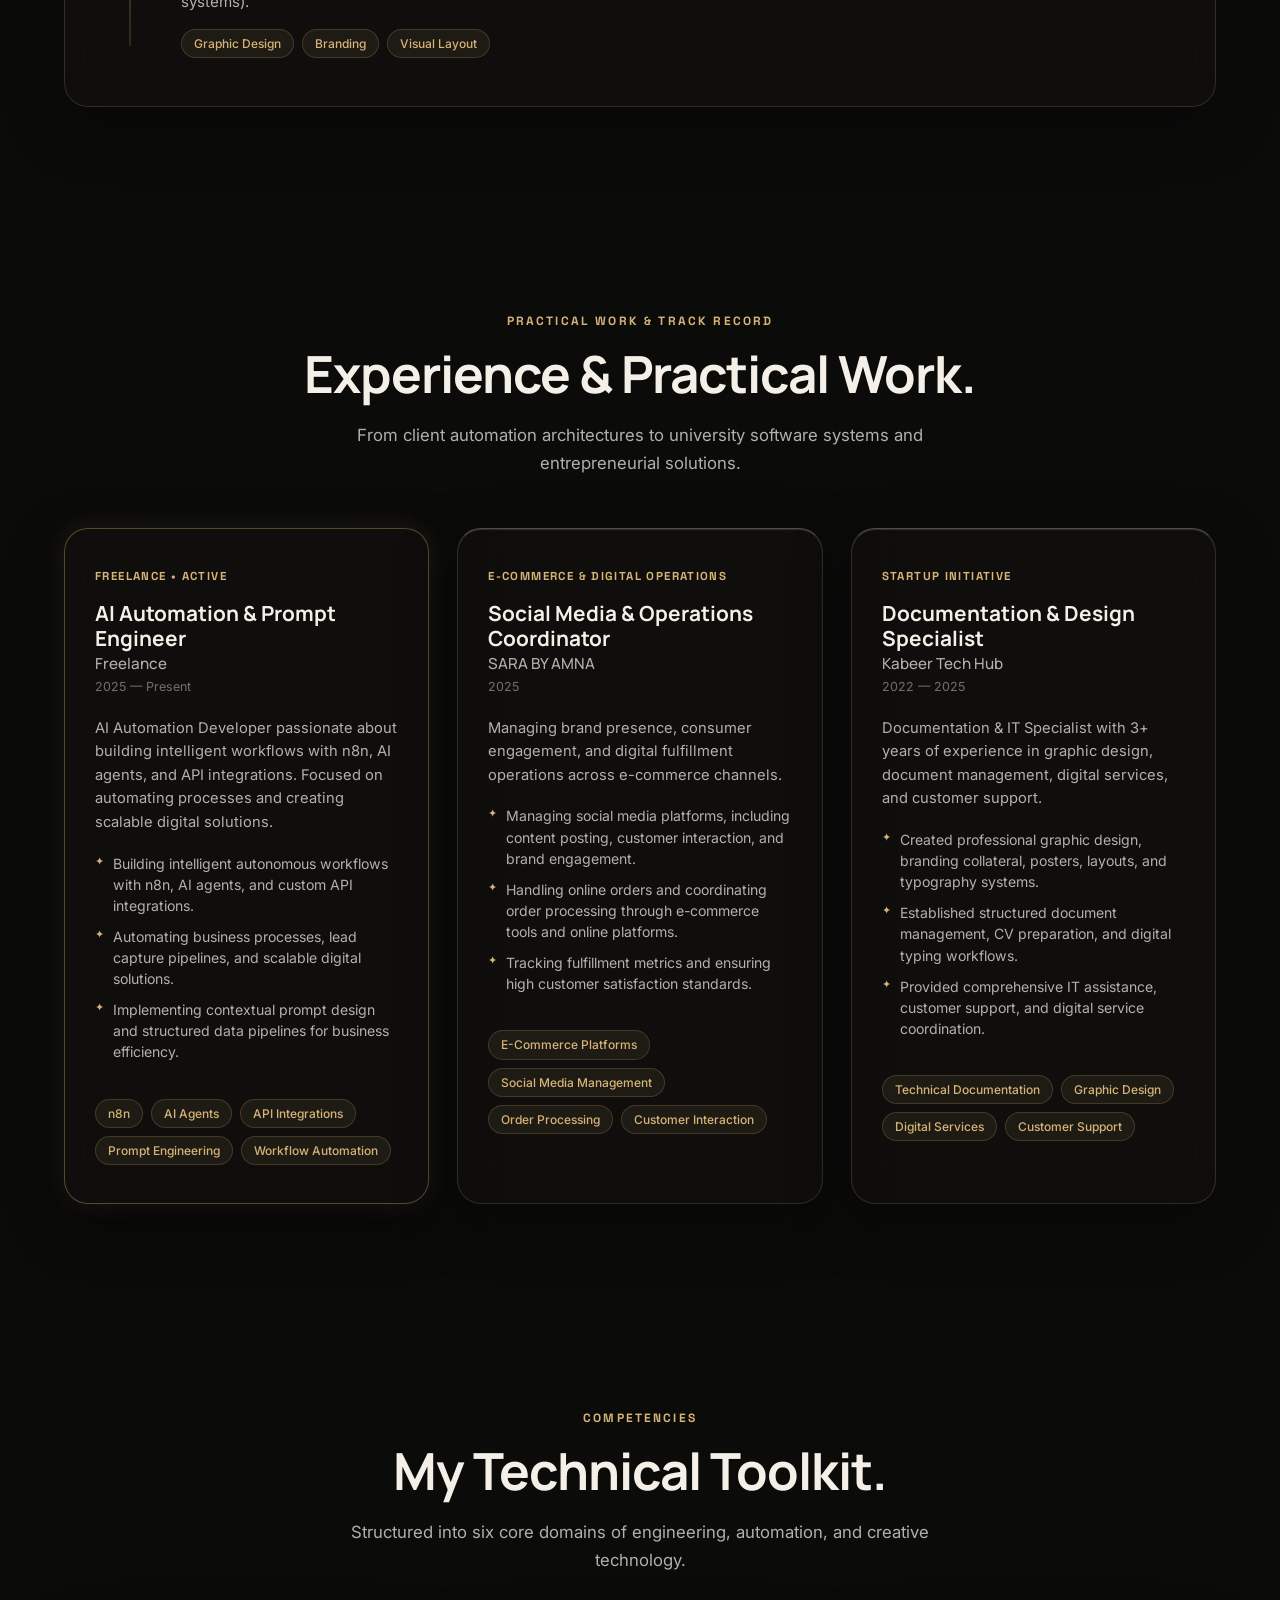
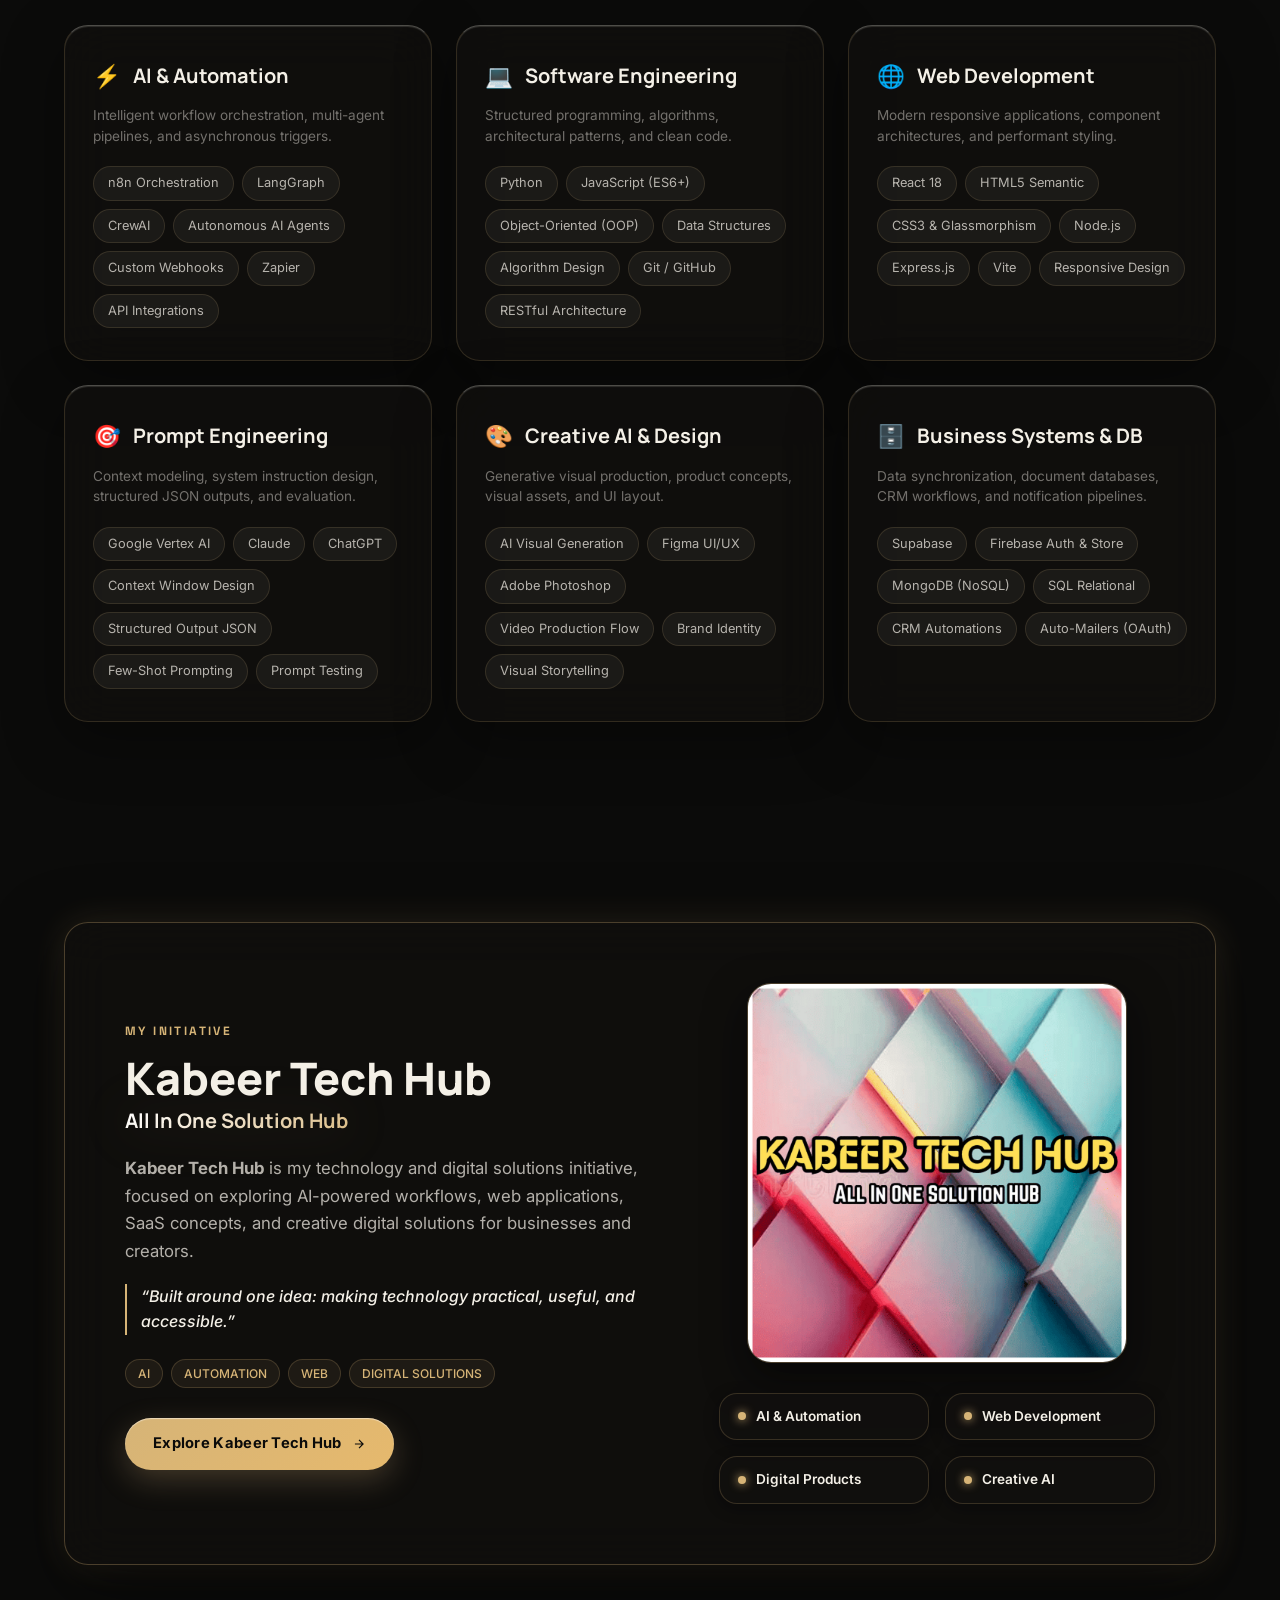
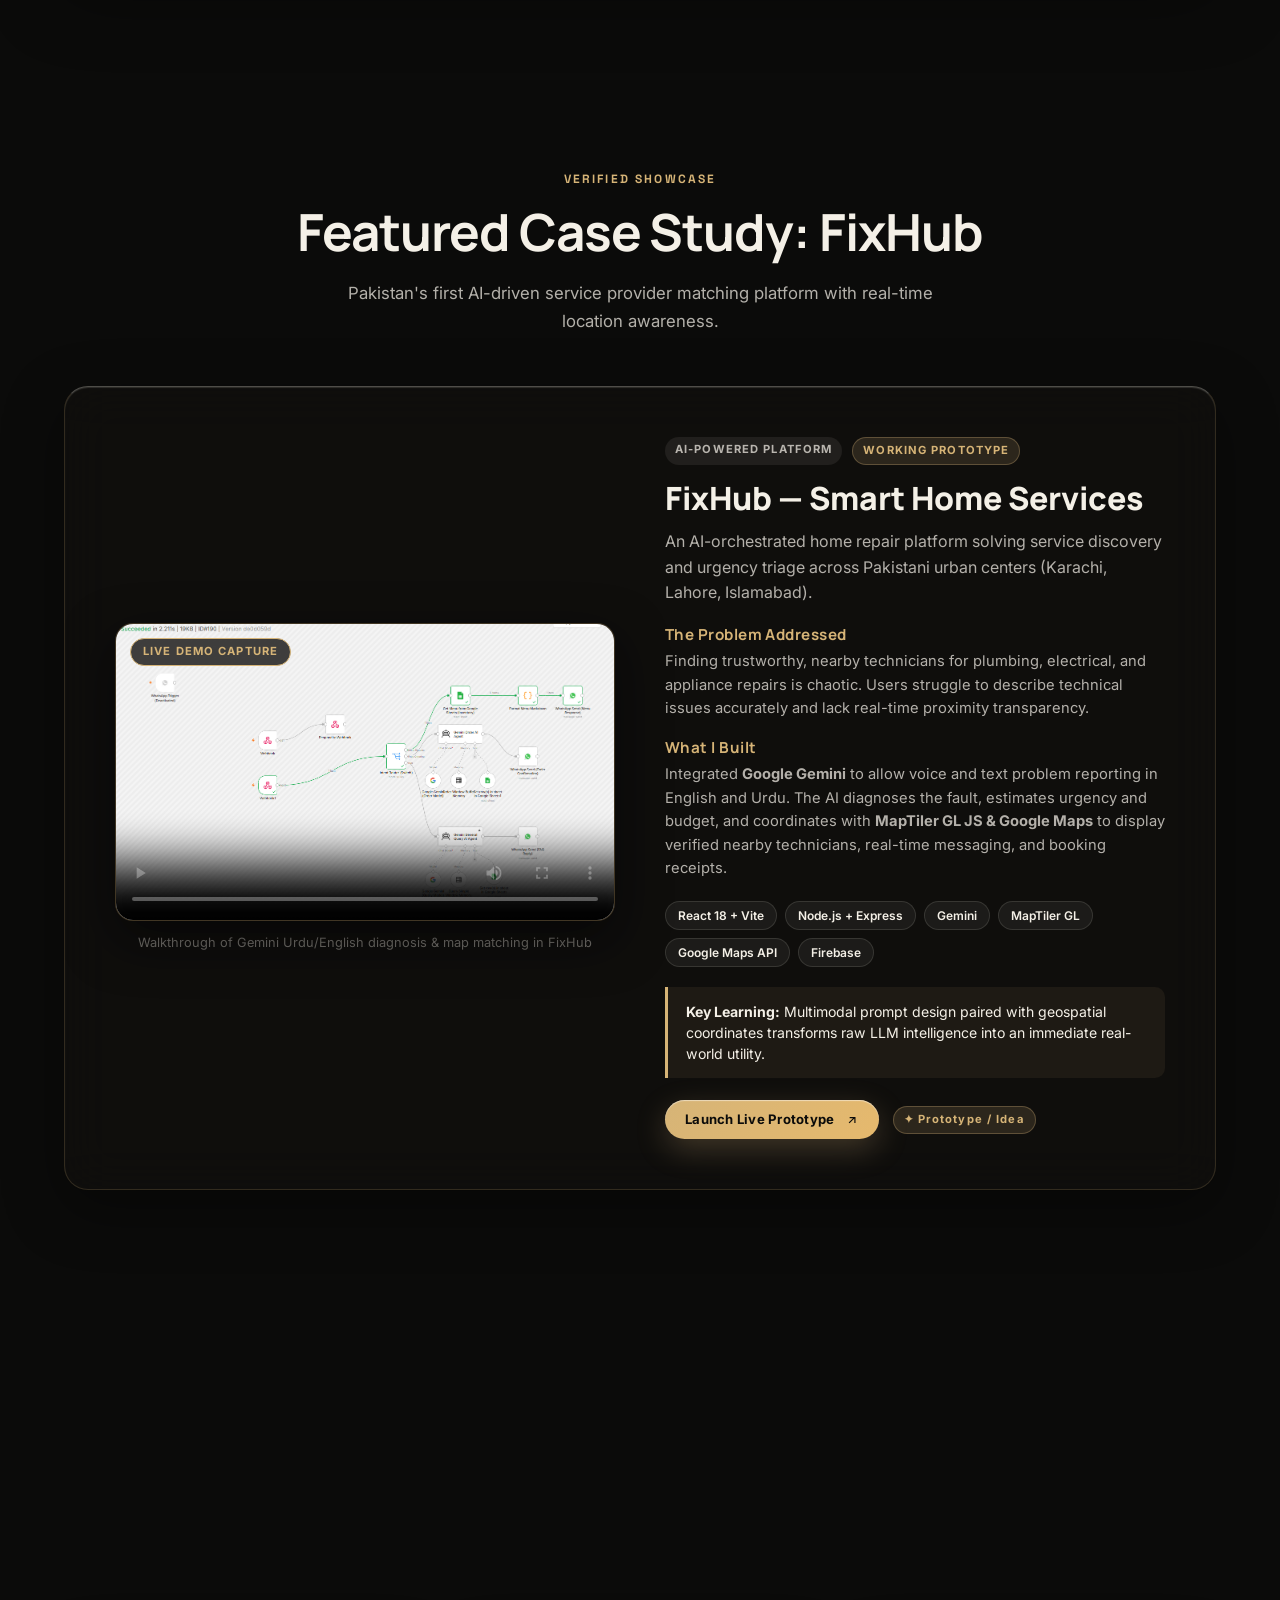
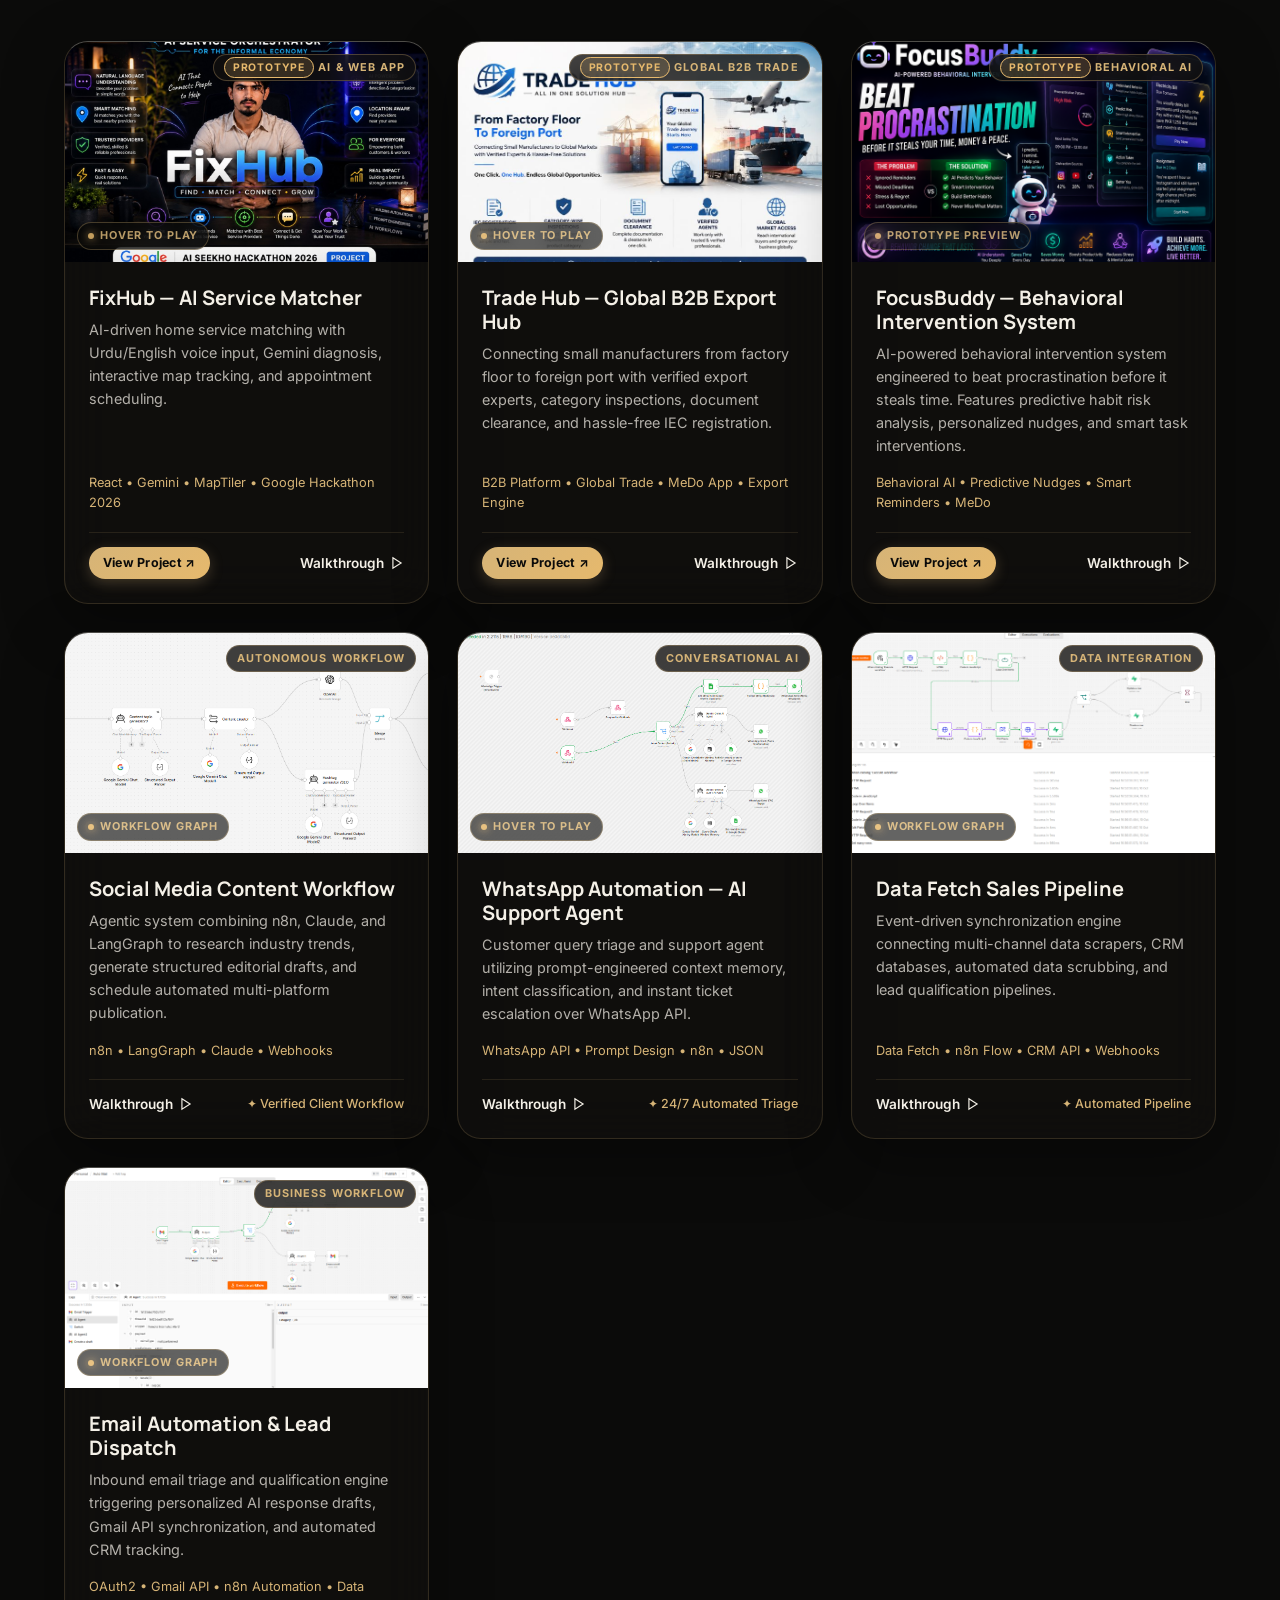
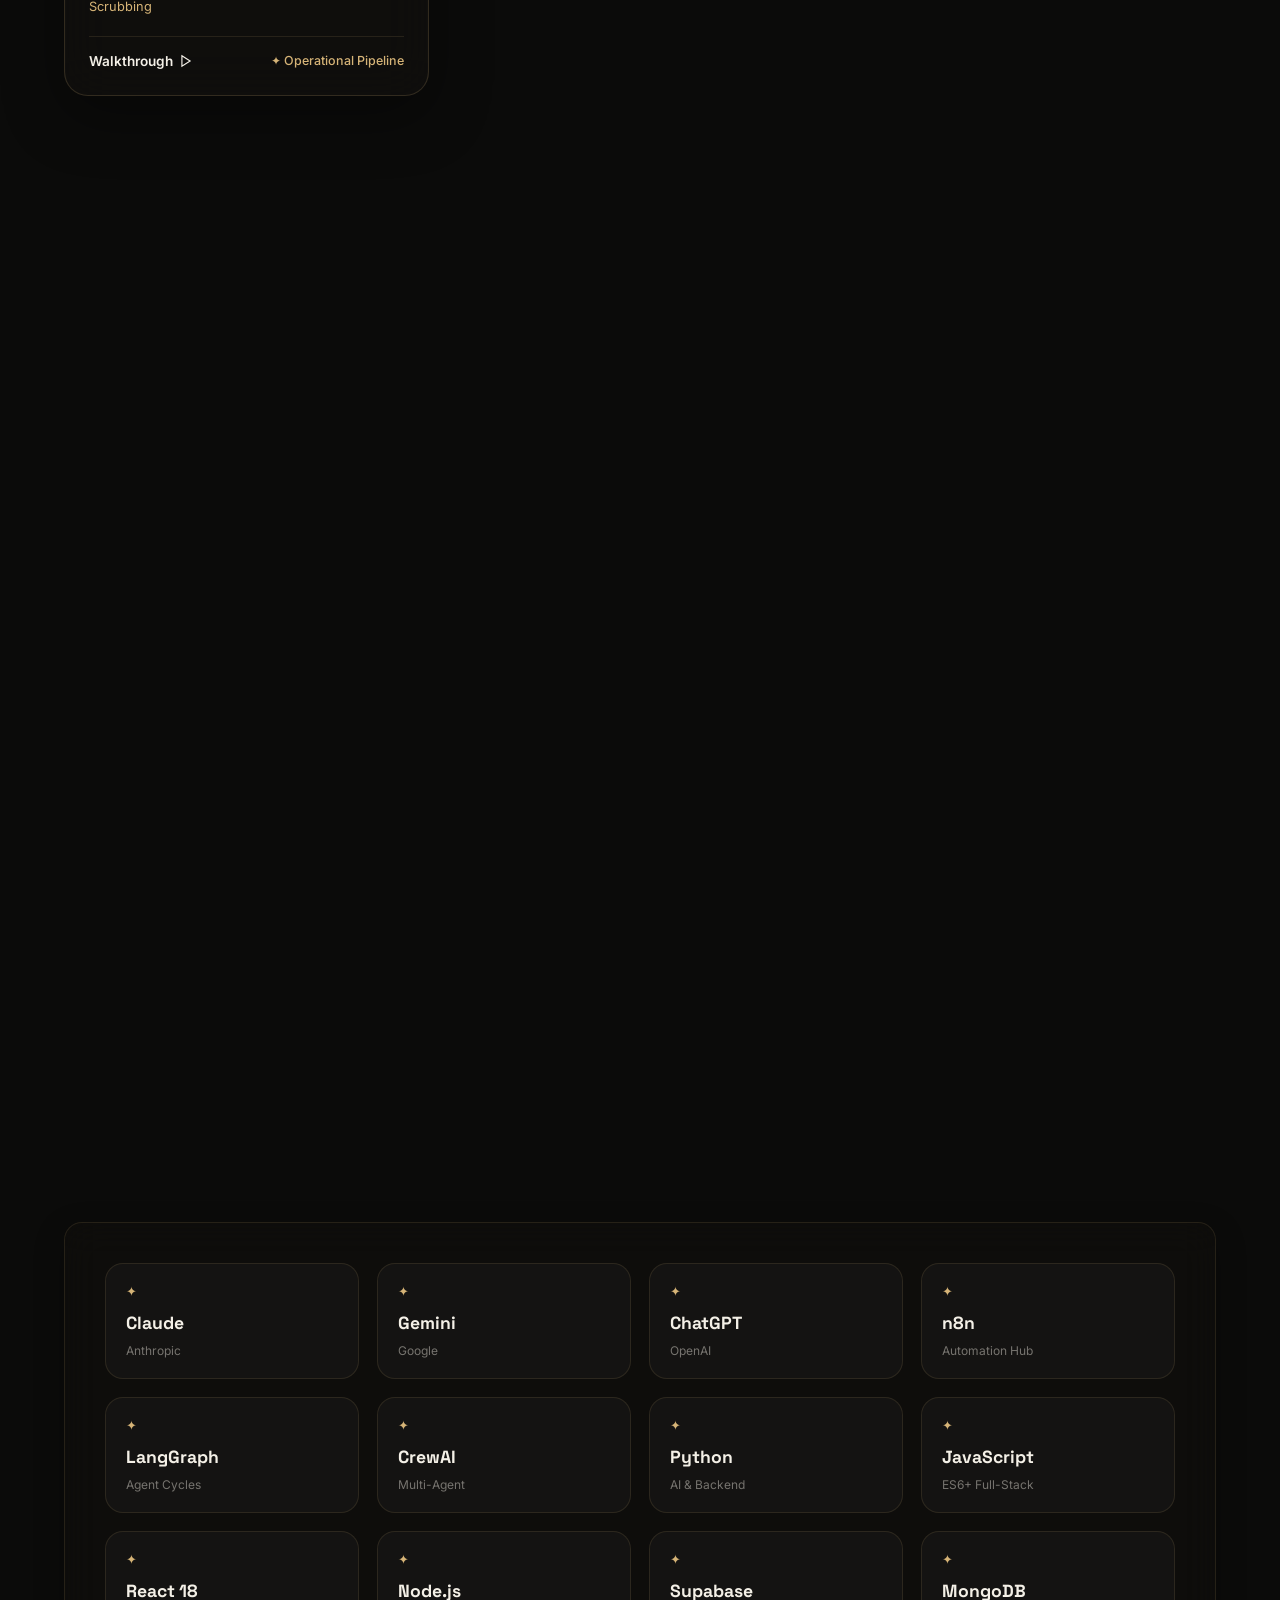
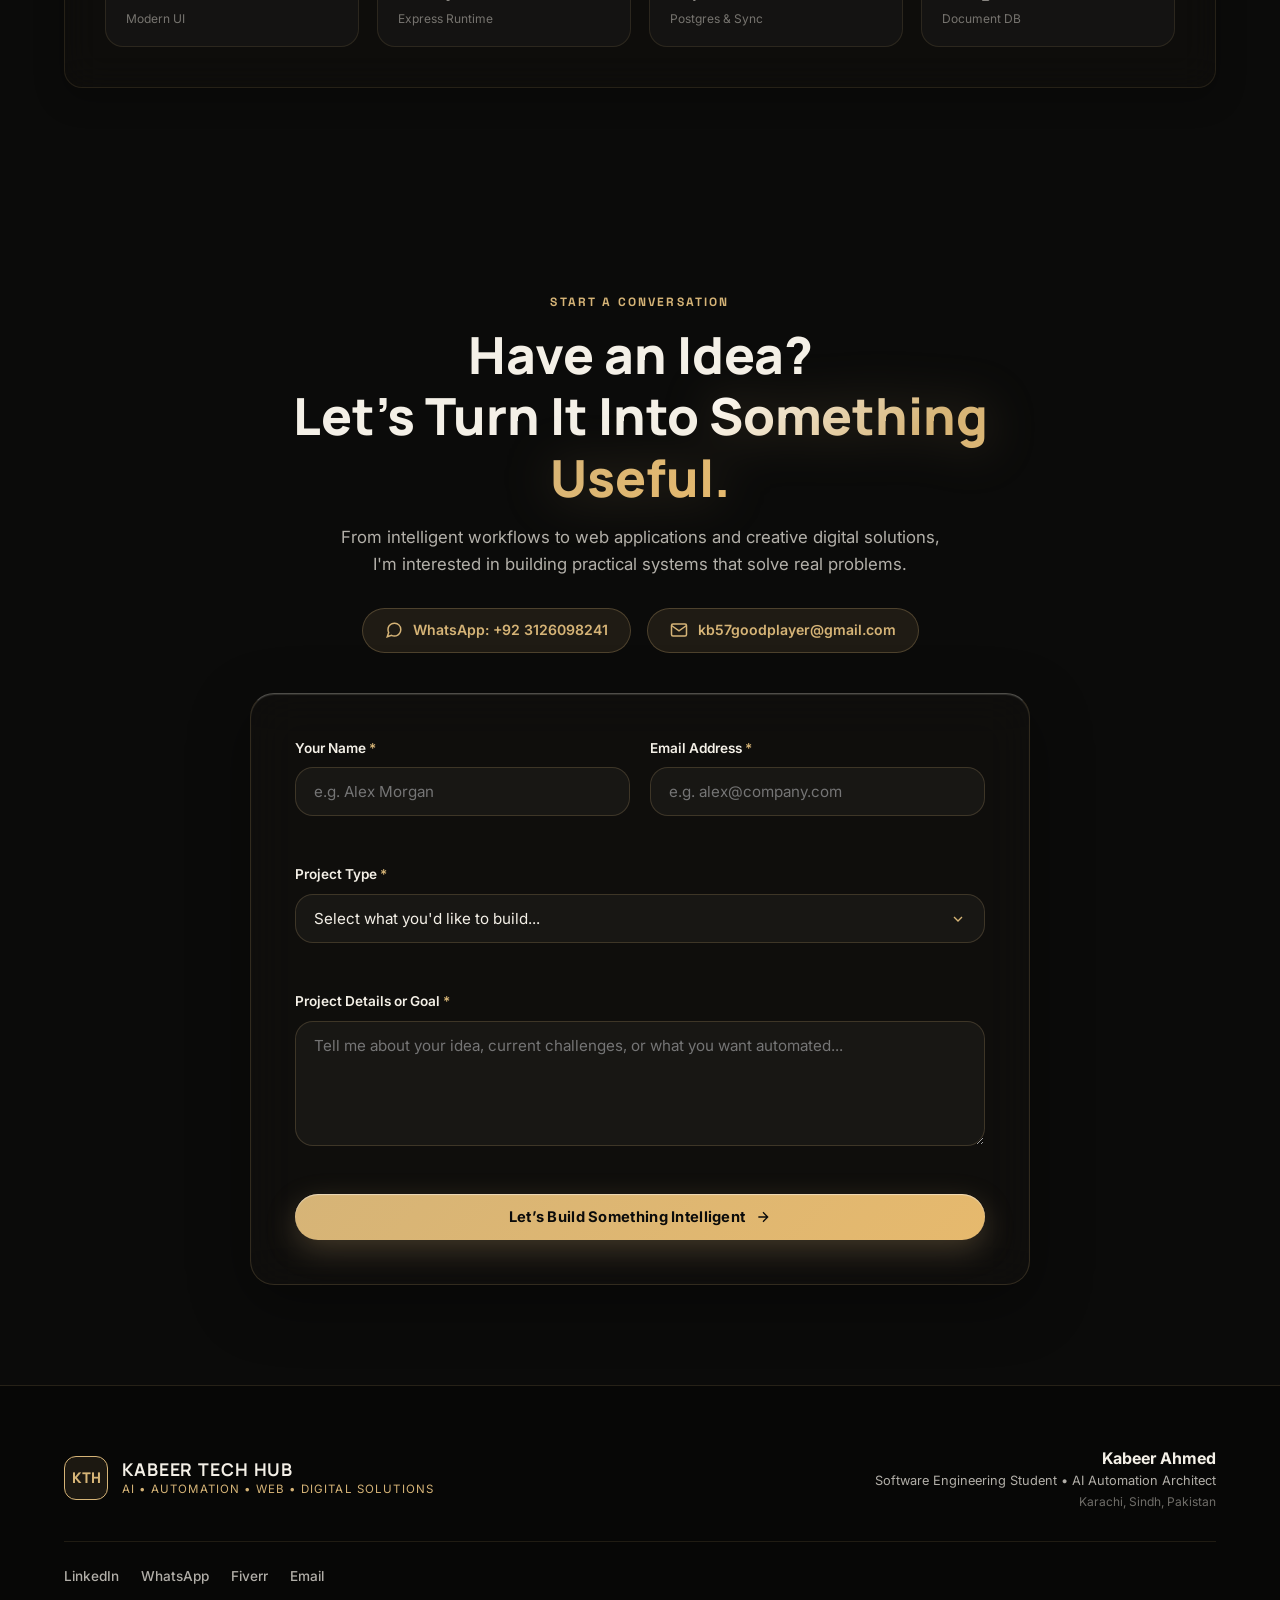
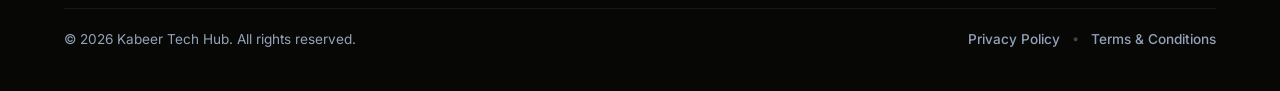
==== commit d59ec563: "Add Google Search Console site verification meta tag" ====
--- a/index.html
+++ b/index.html
@@ -14,6 +14,10 @@
   <meta charset="UTF-8">
   <meta name="viewport" content="width=device-width, initial-scale=1.0">
   <meta name="description" content="Kabeer Ahmed — Software Engineering Student, AI Automation & Prompt Engineer, Web Developer, and Founder of Kabeer Tech Hub.">
+  
+  <!-- Google Site Verification (Google Search Console) -->
+  <meta name="google-site-verification" content="Fs4xITOOnbKU0D0FPbjXmHjaKdt203lbn8oOeNmrx_Y">
+  
   <title>Kabeer Ahmed — Software Engineer & AI Automation Architect</title>
   
   <!-- Favicon / Brand Symbol -->
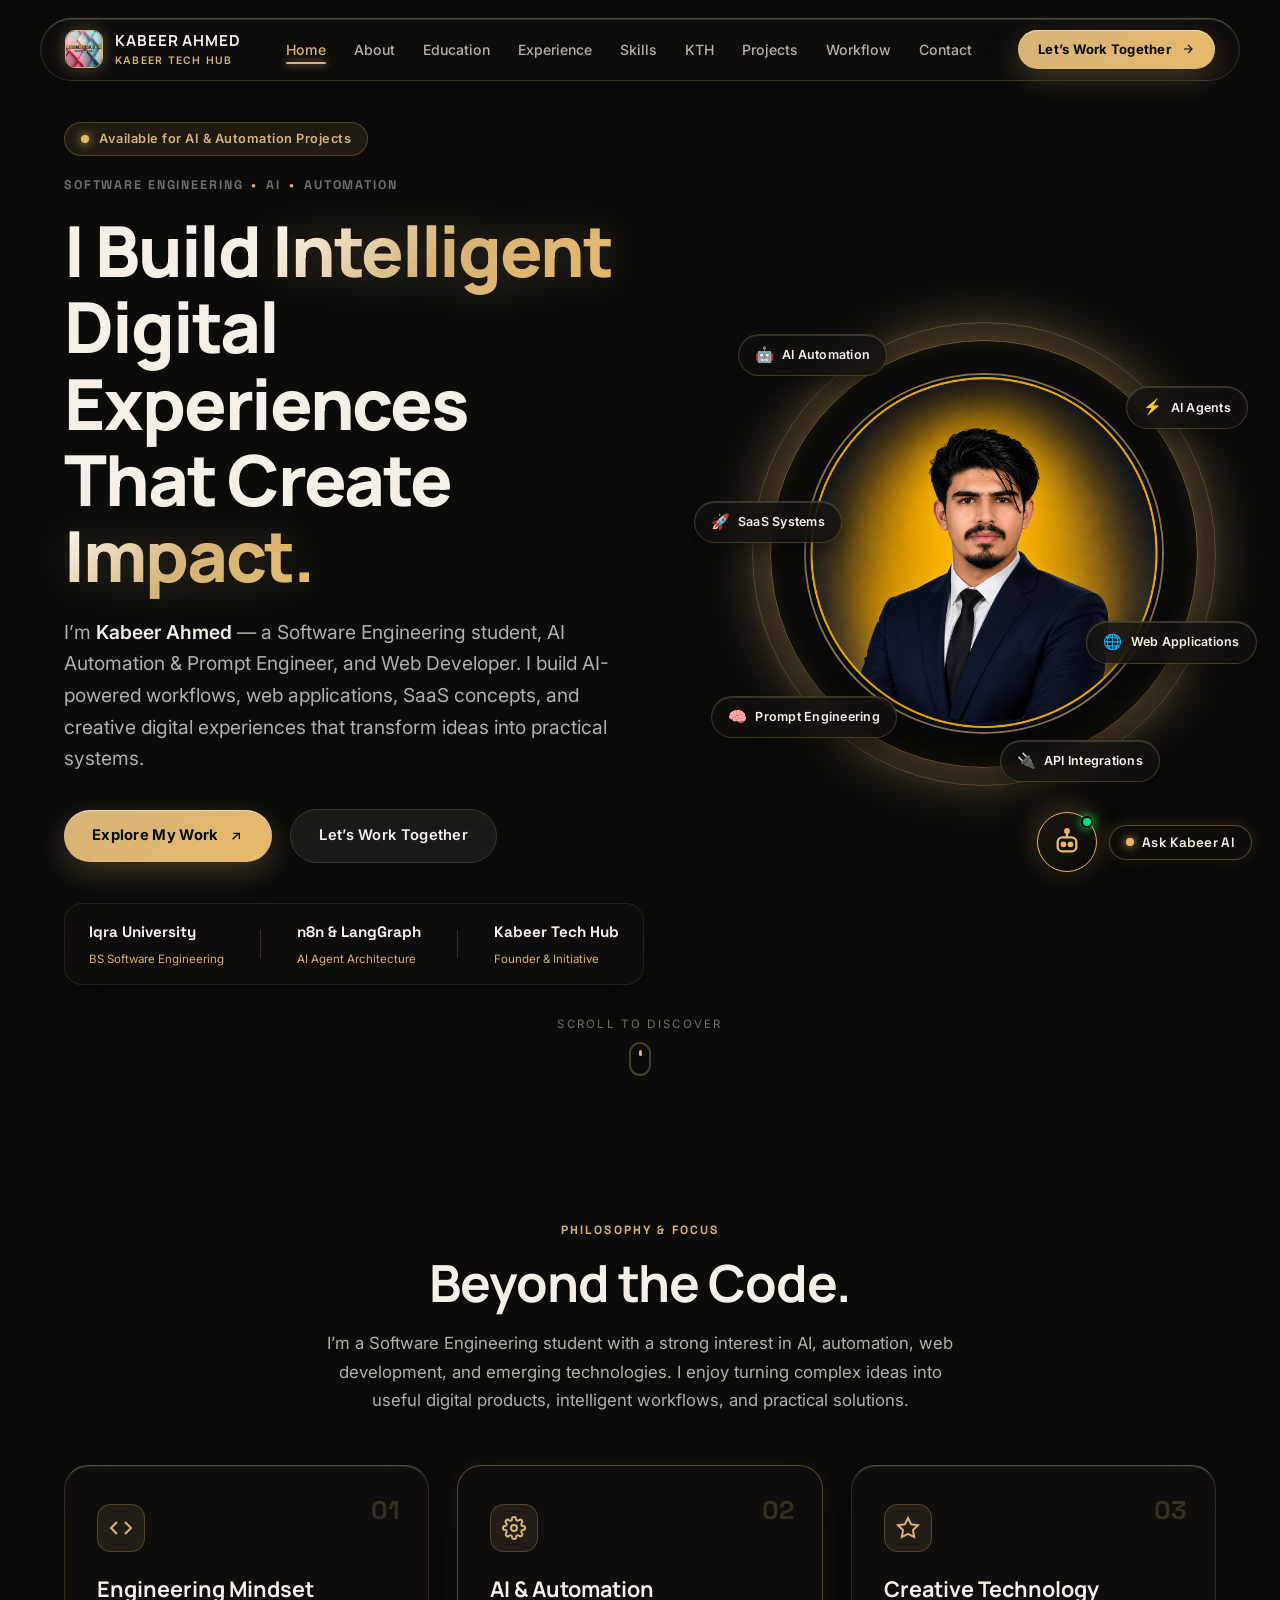
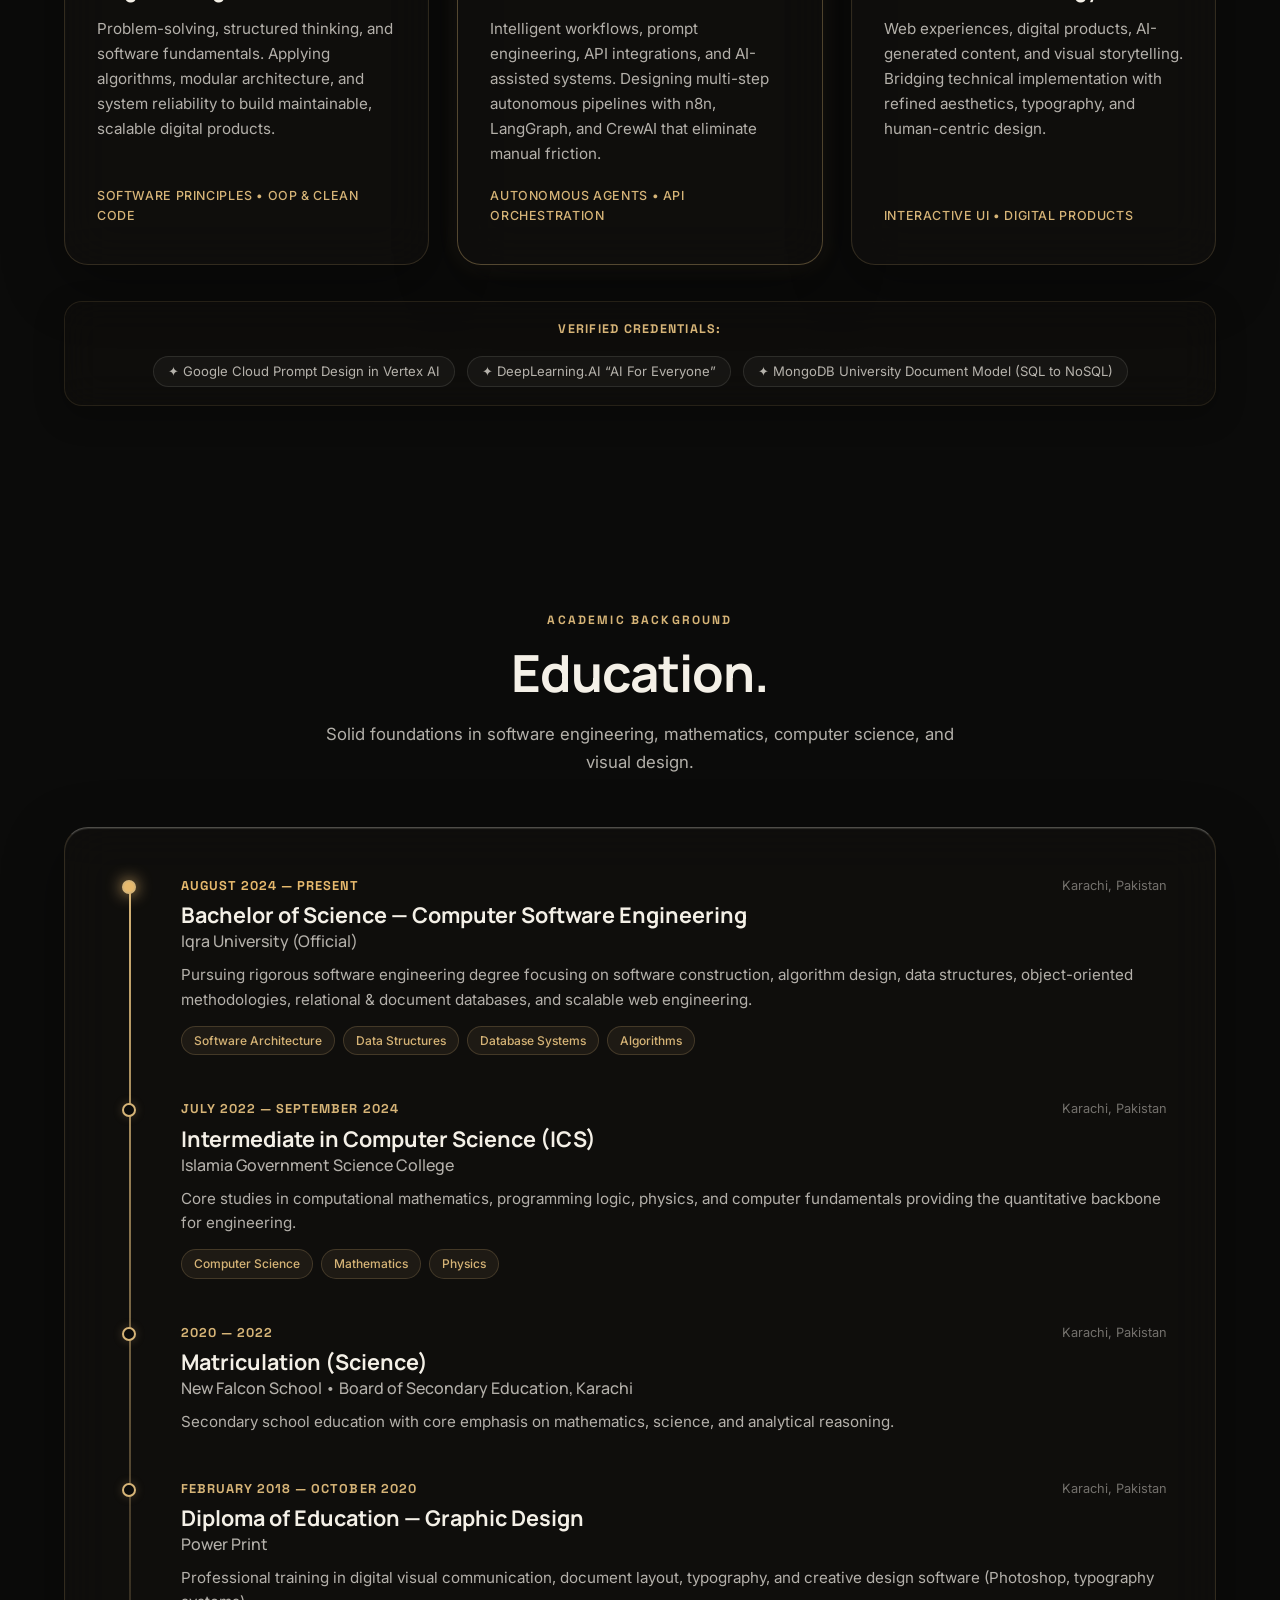
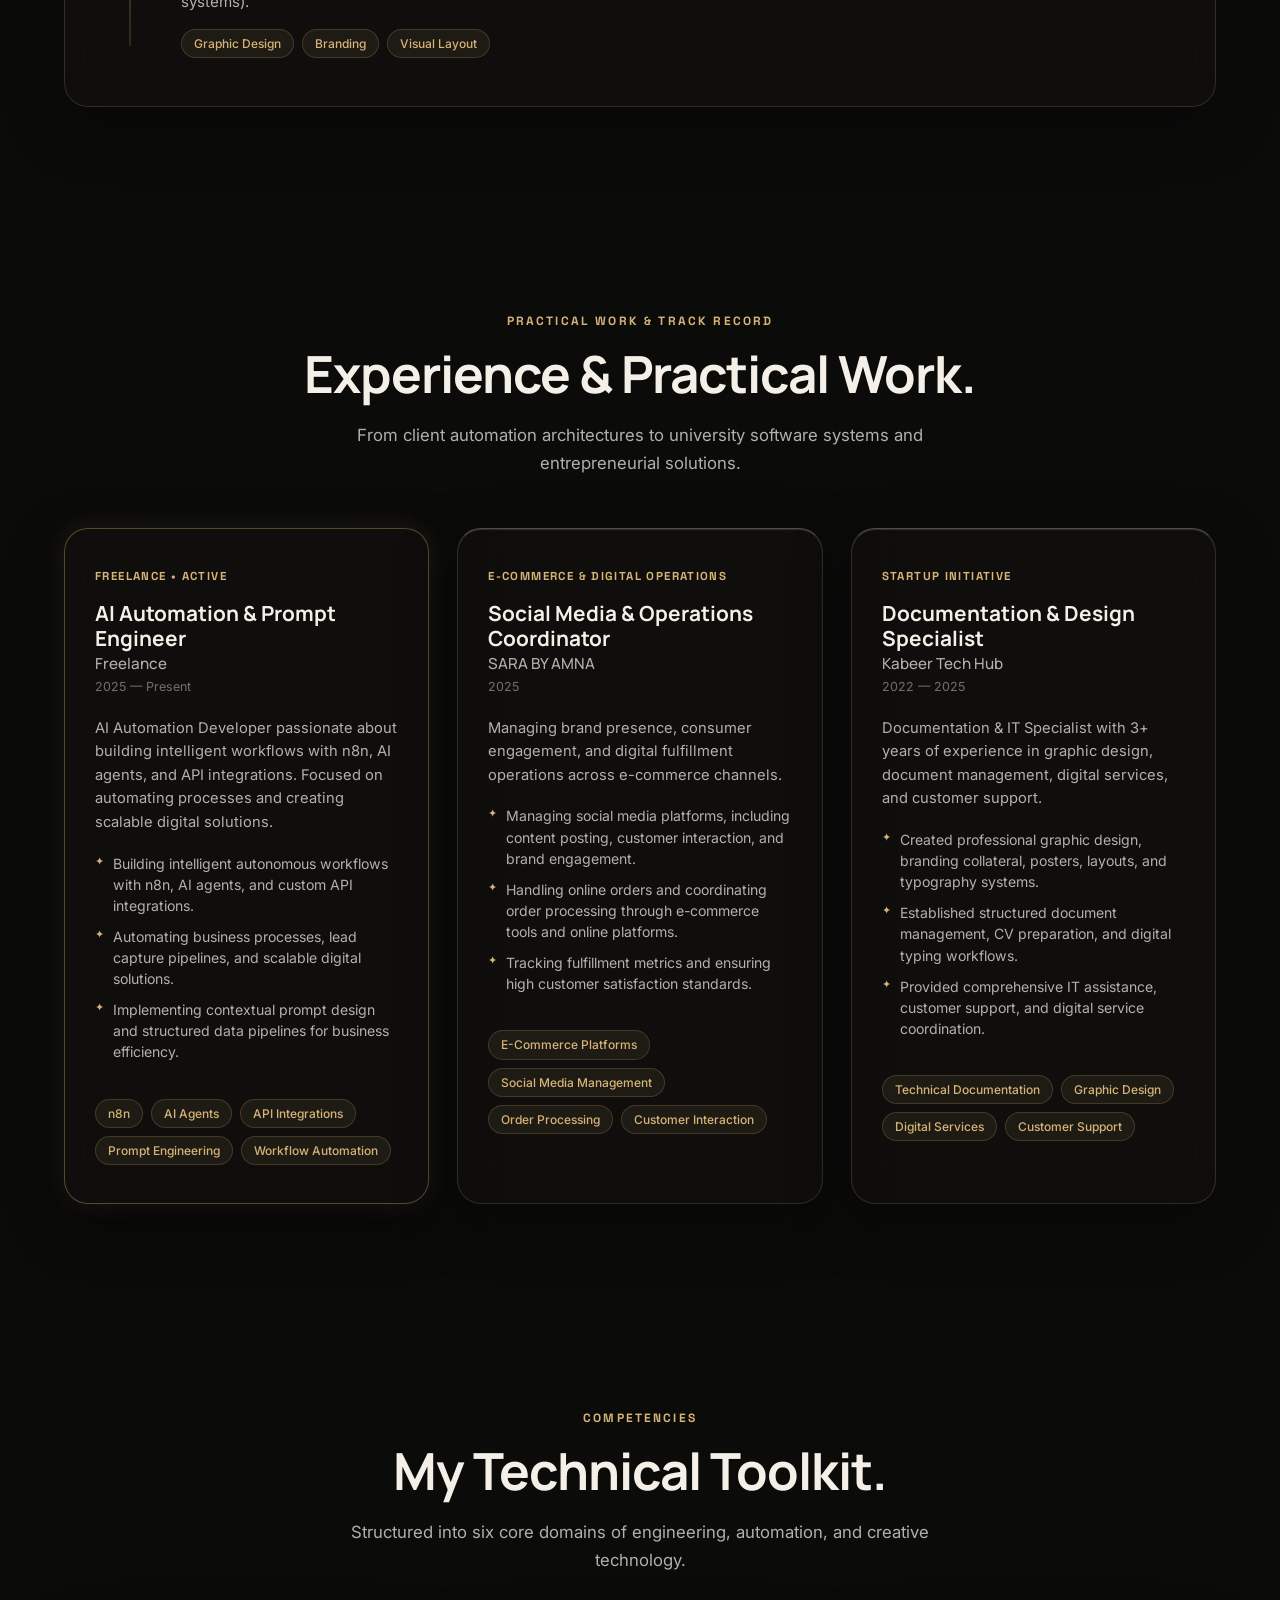
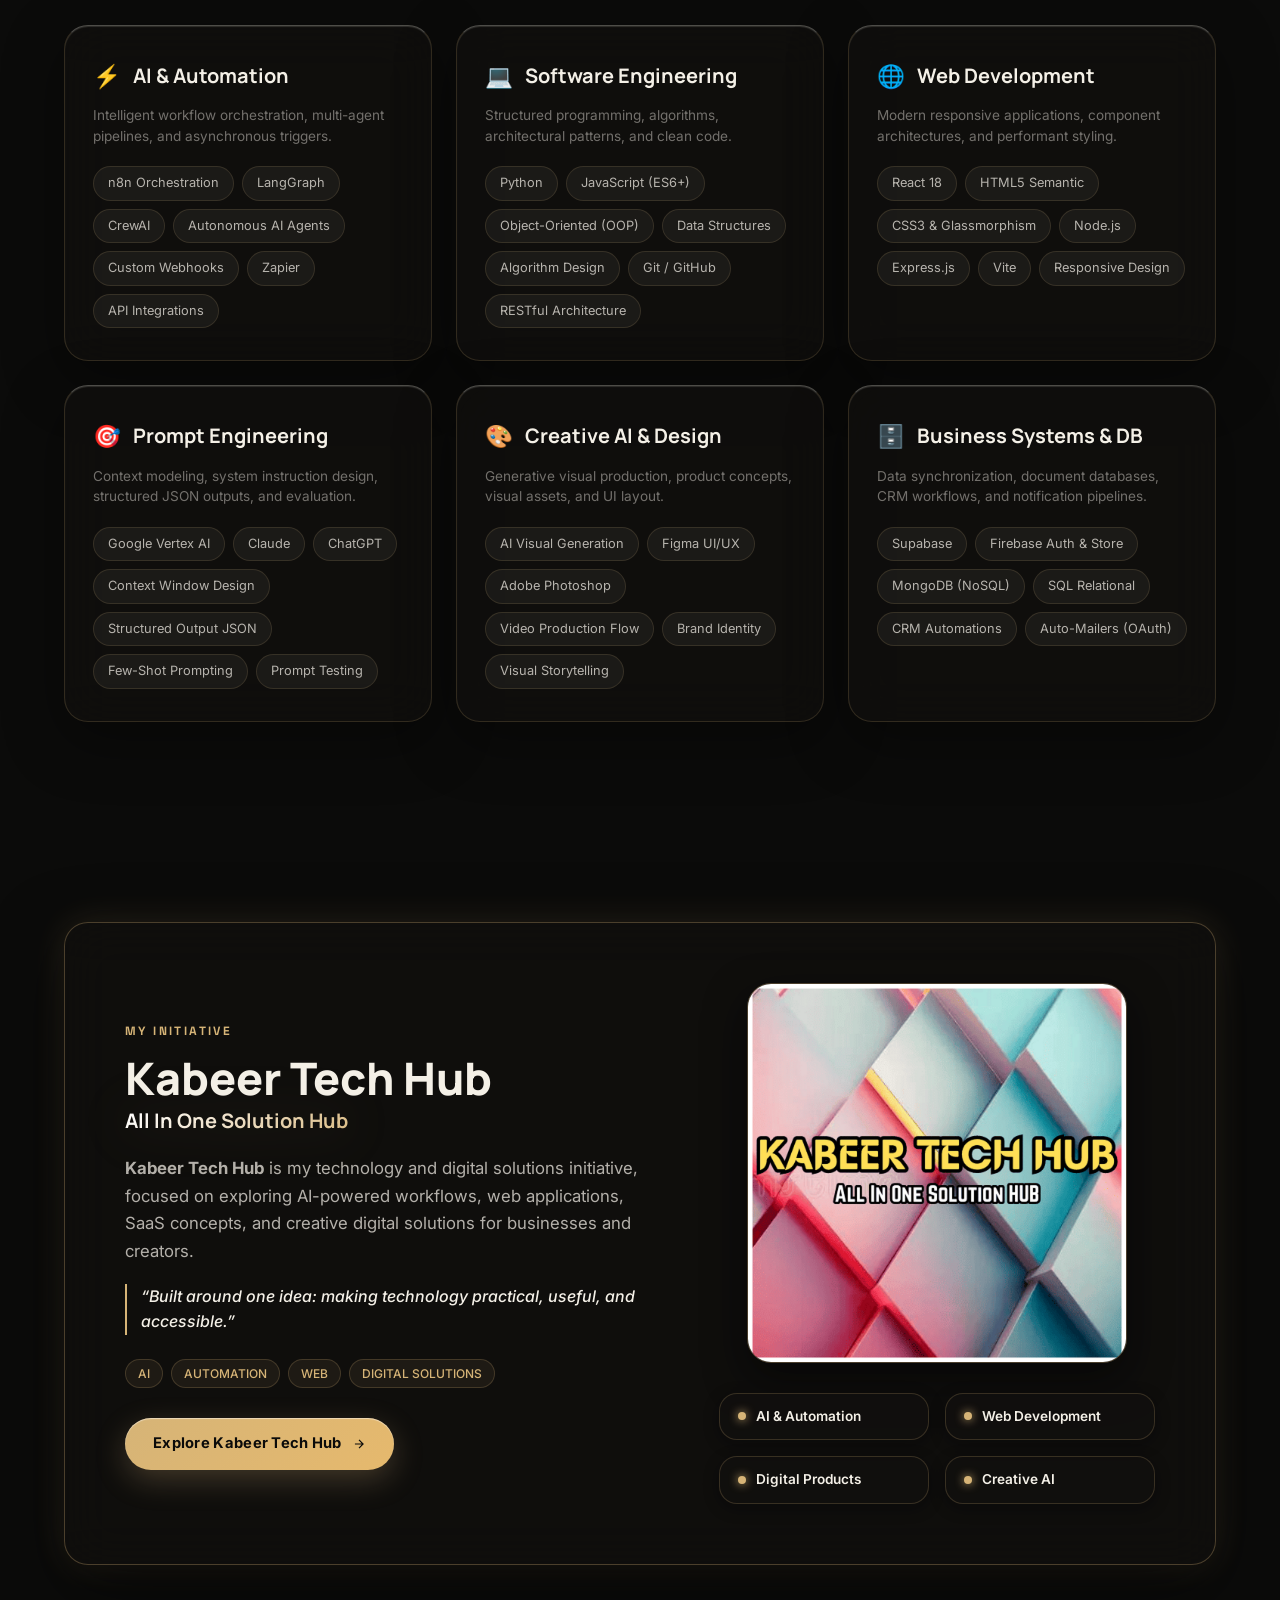
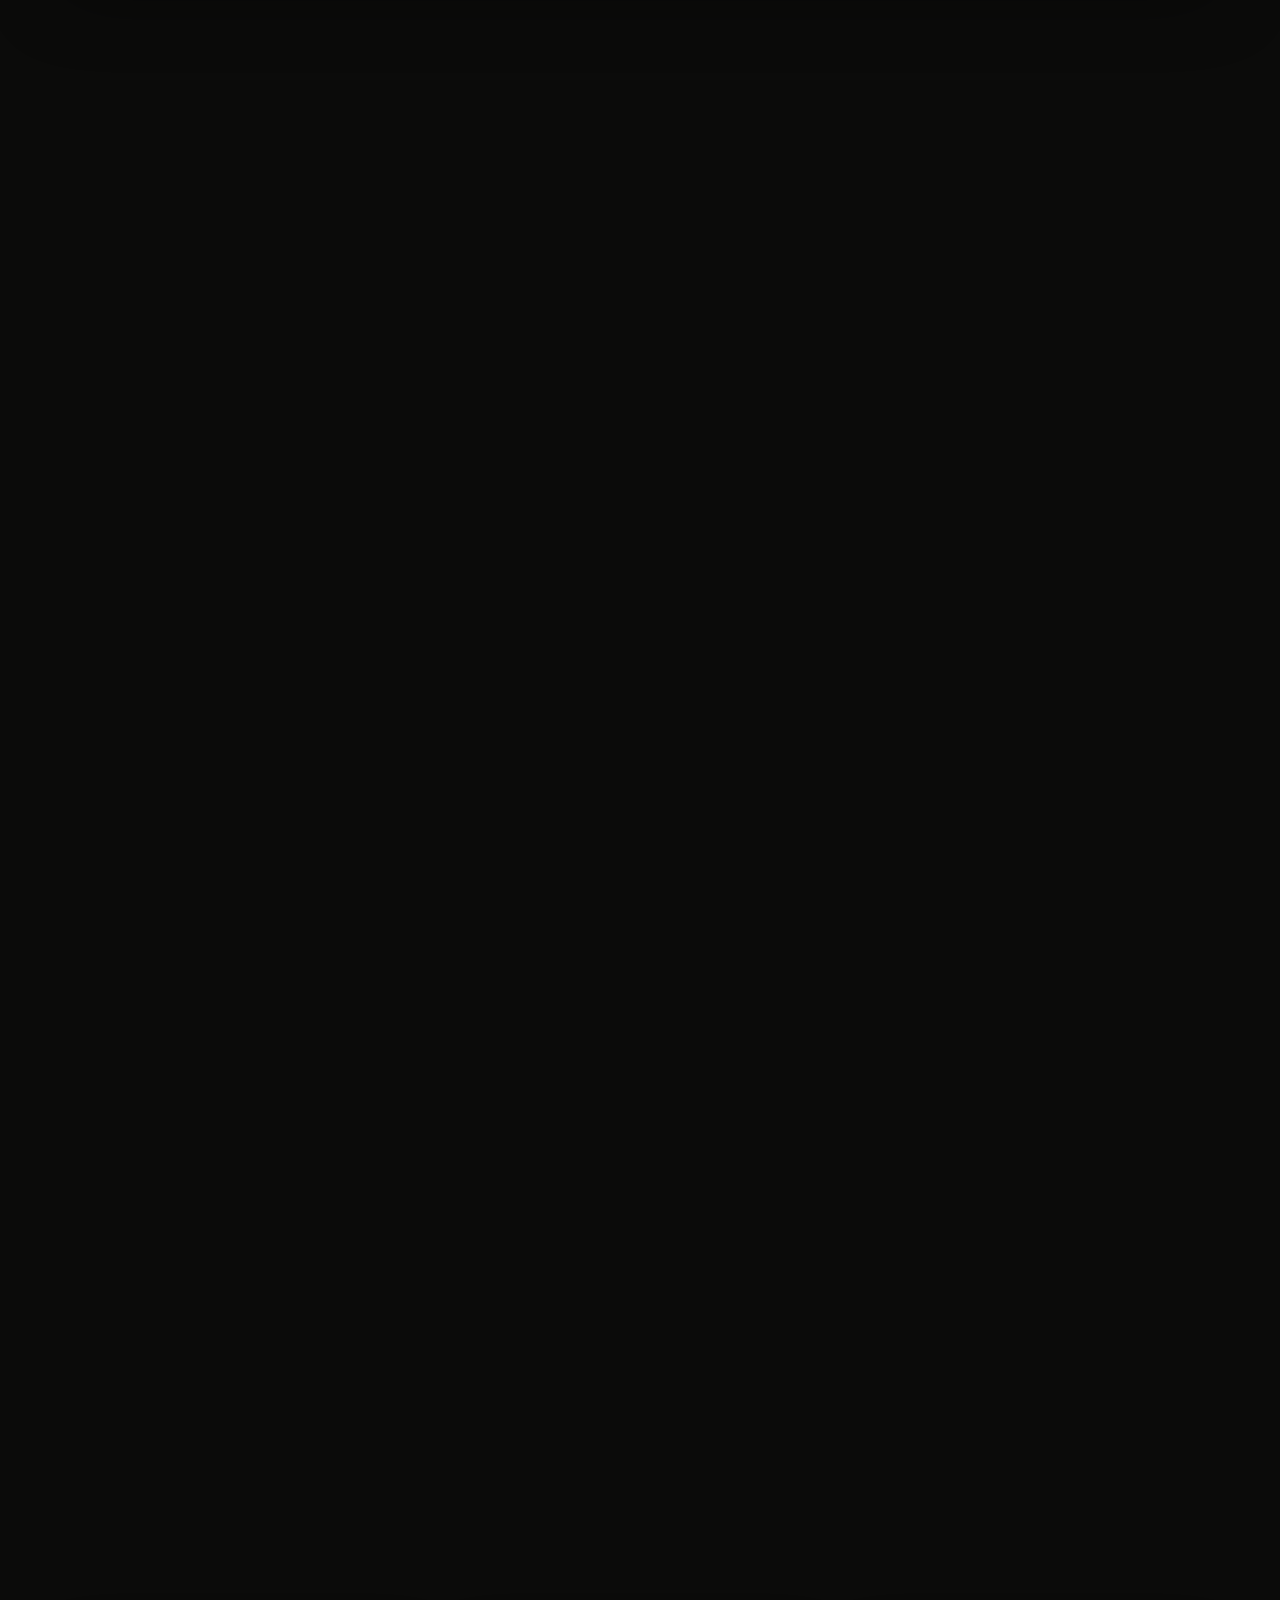
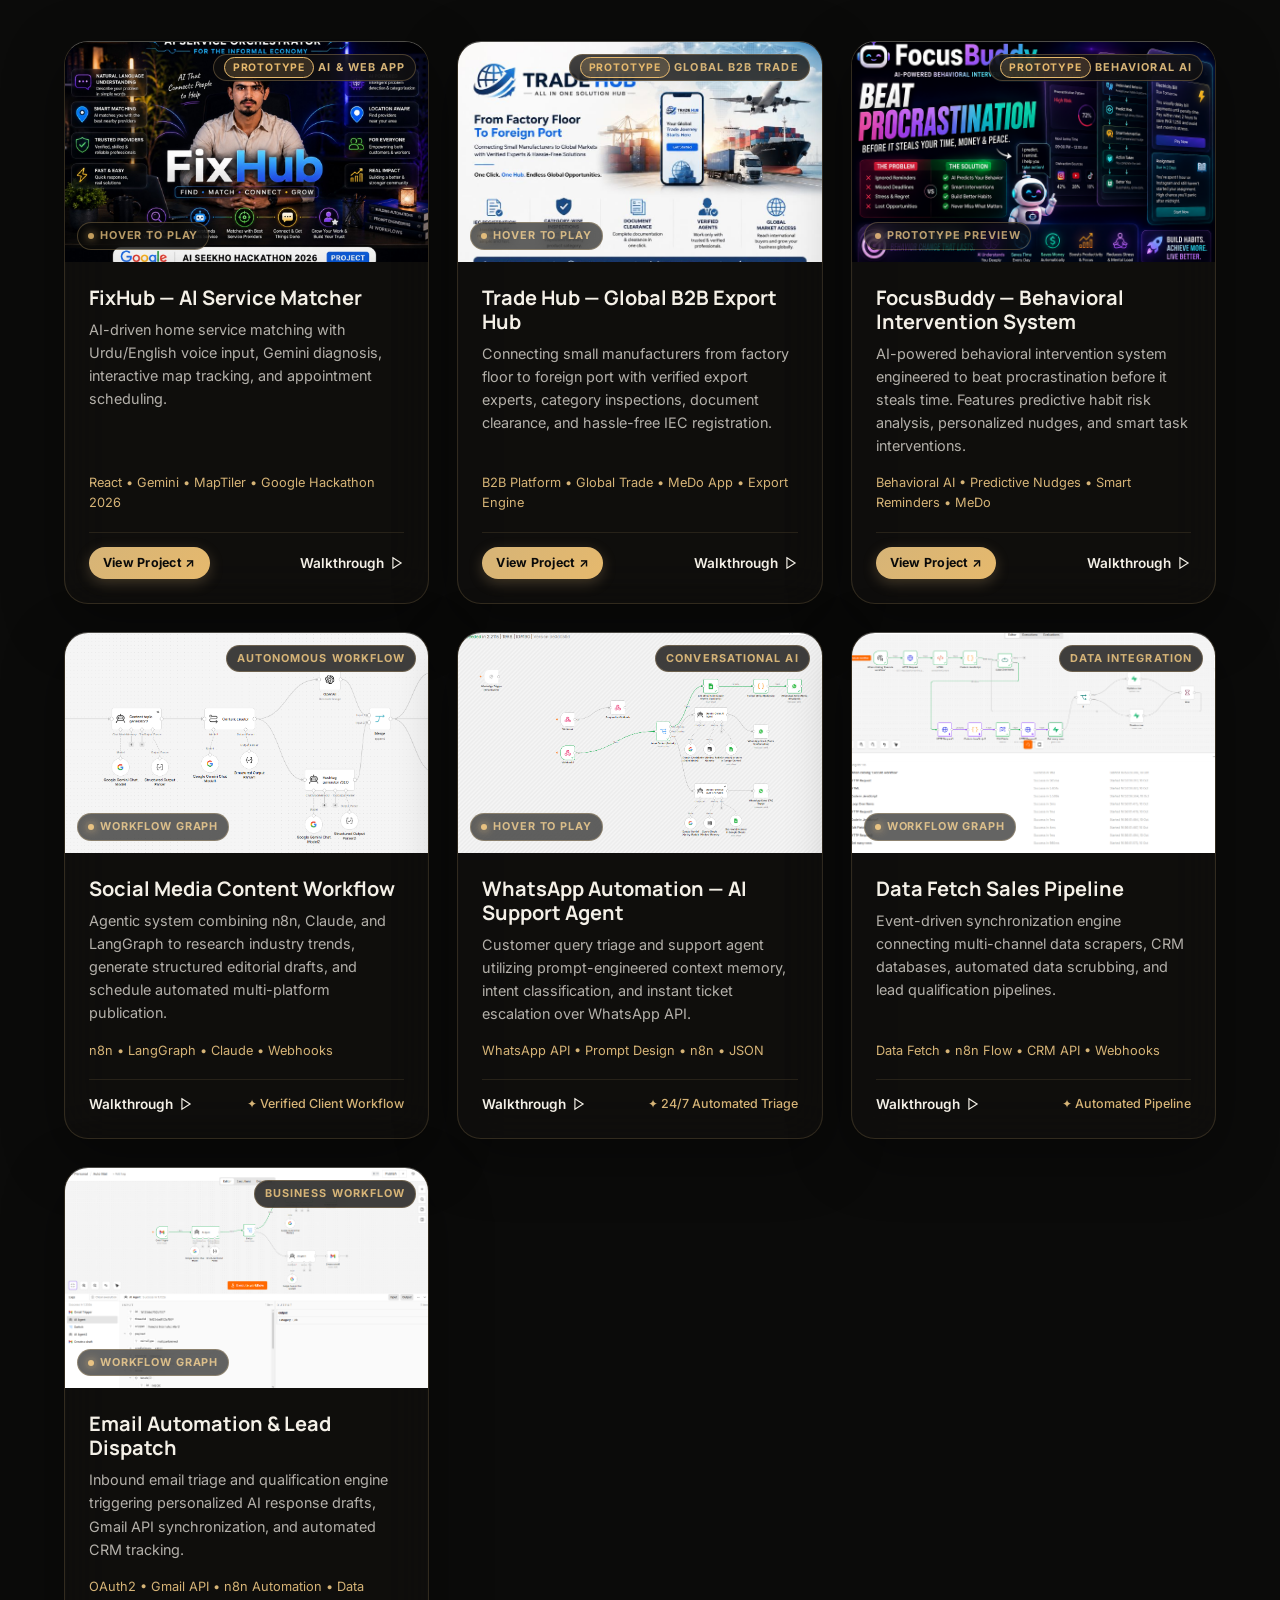
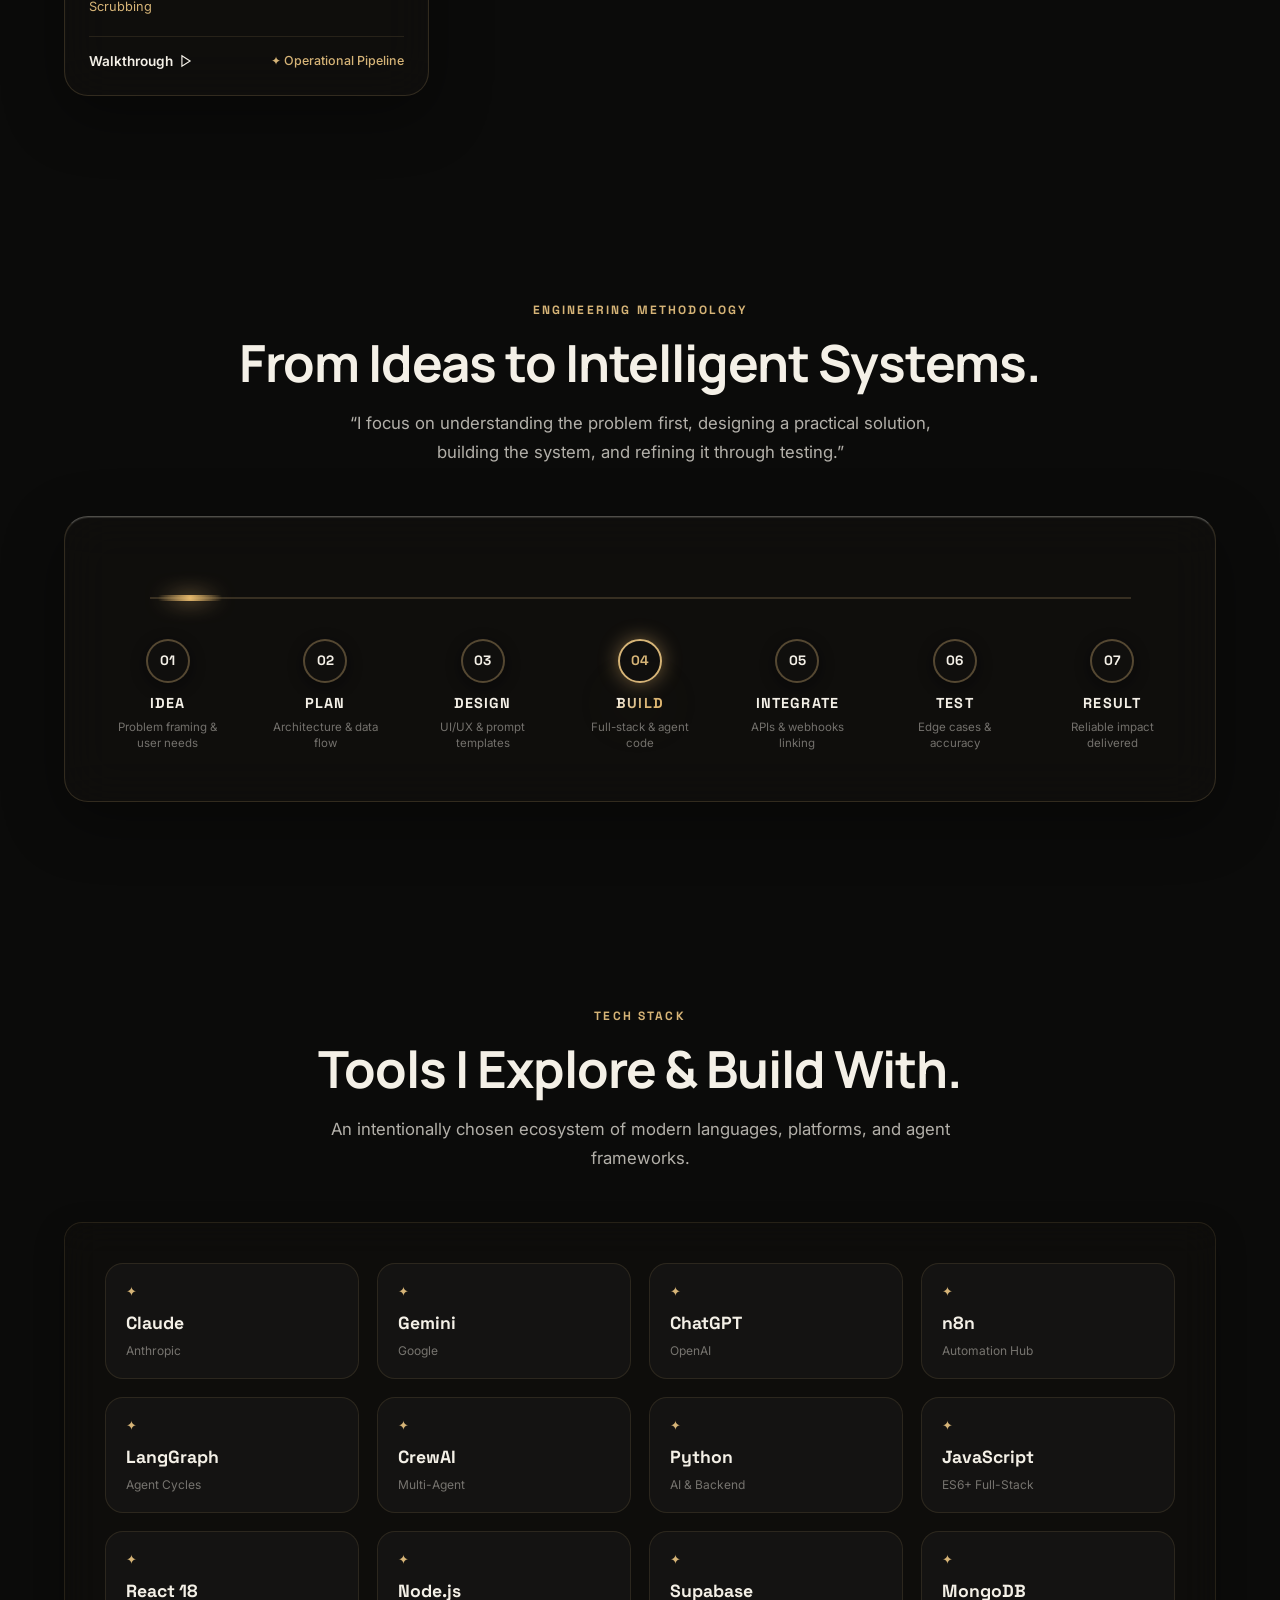
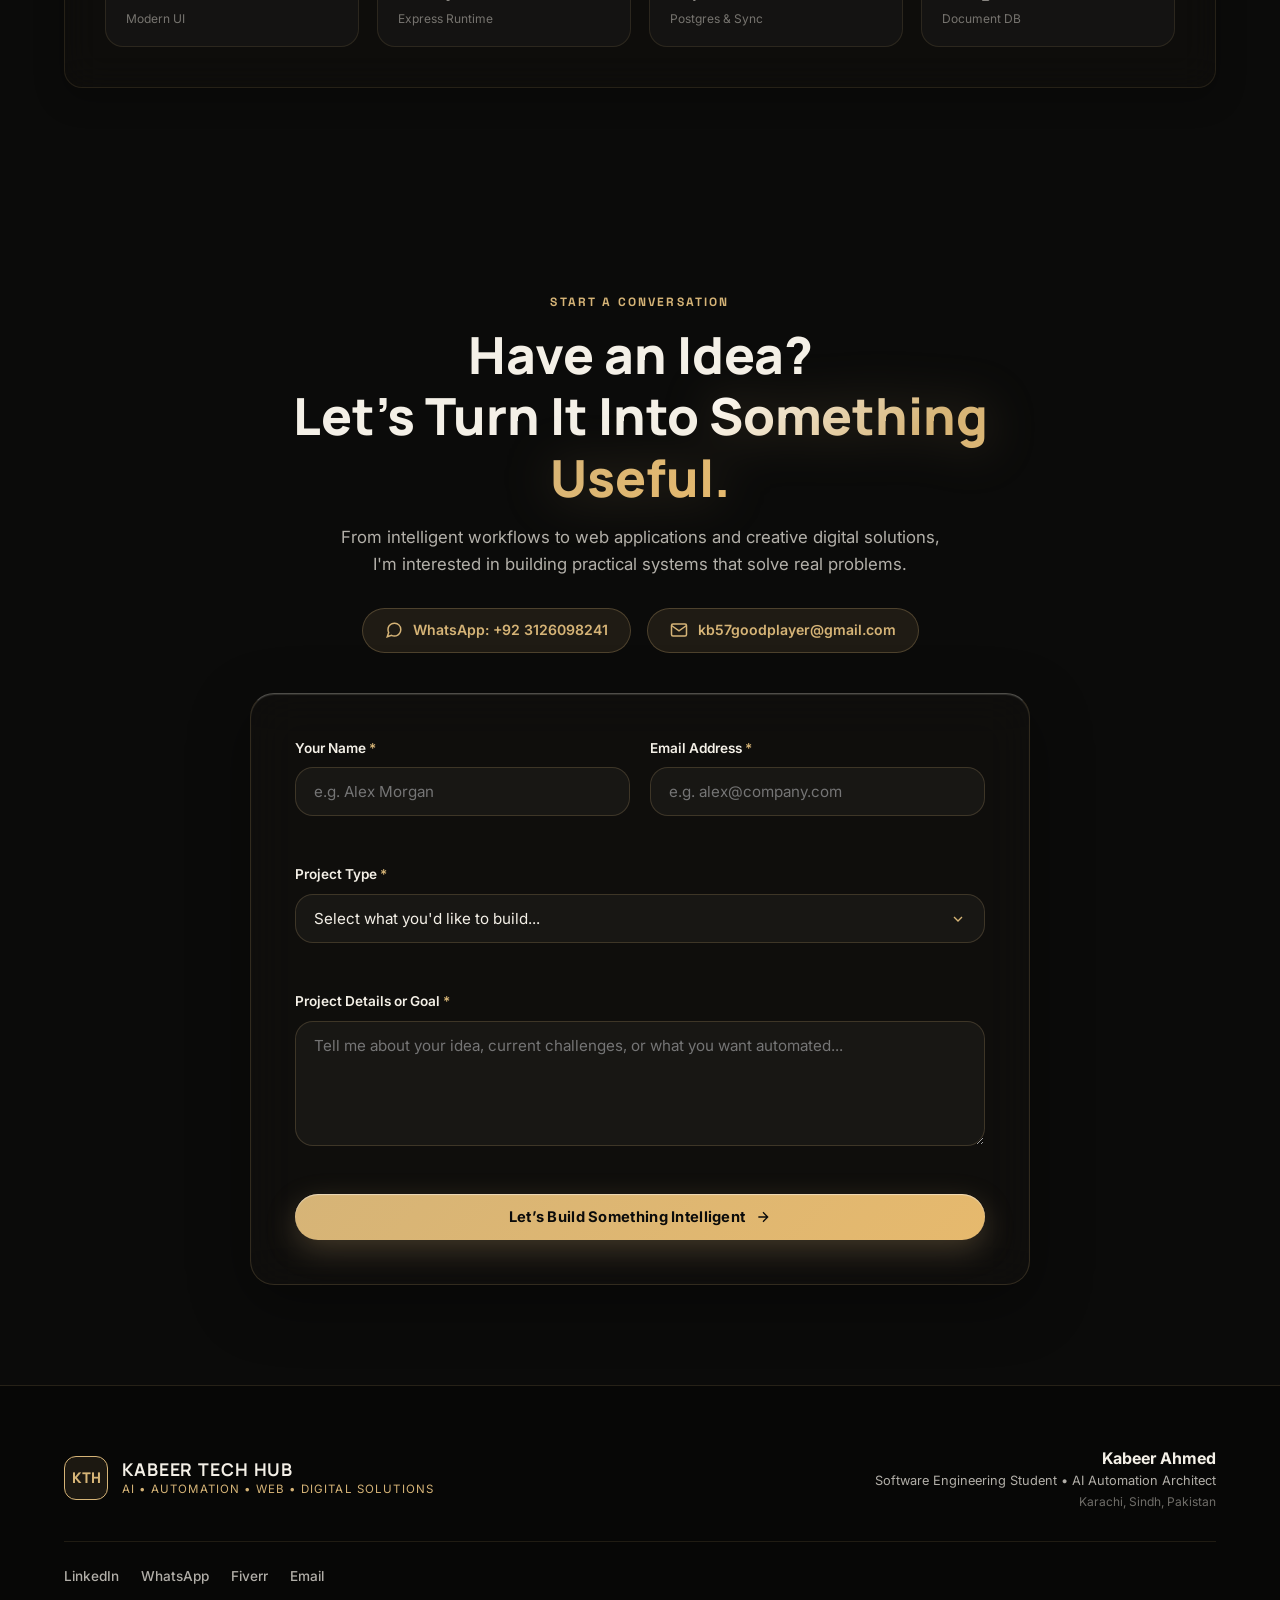
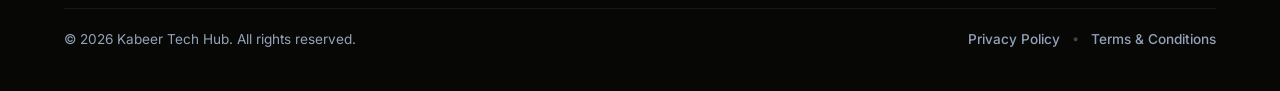
==== commit 9f64fa45: "Update Privacy Policy with Google Cloud Console compliance, Limited Use disclosure, contact email, a" ====
--- a/index.html
+++ b/index.html
@@ -15,8 +15,9 @@
   <meta name="viewport" content="width=device-width, initial-scale=1.0">
   <meta name="description" content="Kabeer Ahmed — Software Engineering Student, AI Automation & Prompt Engineer, Web Developer, and Founder of Kabeer Tech Hub.">
   
-  <!-- Google Site Verification (Google Search Console) -->
-  <meta name="google-site-verification" content="Fs4xITOOnbKU0D0FPbjXmHjaKdt203lbn8oOeNmrx_Y">
+  <!-- Google Site Verification (Google Cloud Console & Google Search Console) -->
+  <meta name="google-site-verification" content="guzfAJY2IHMY6DXBy7CCVzL11vW_Xj1kzNdT9Yt1AlI" />
+  <meta name="google-site-verification" content="Fs4xITOOnbKU0D0FPbjXmHjaKdt203lbn8oOeNmrx_Y" />
   
   <title>Kabeer Ahmed — Software Engineer & AI Automation Architect</title>
   
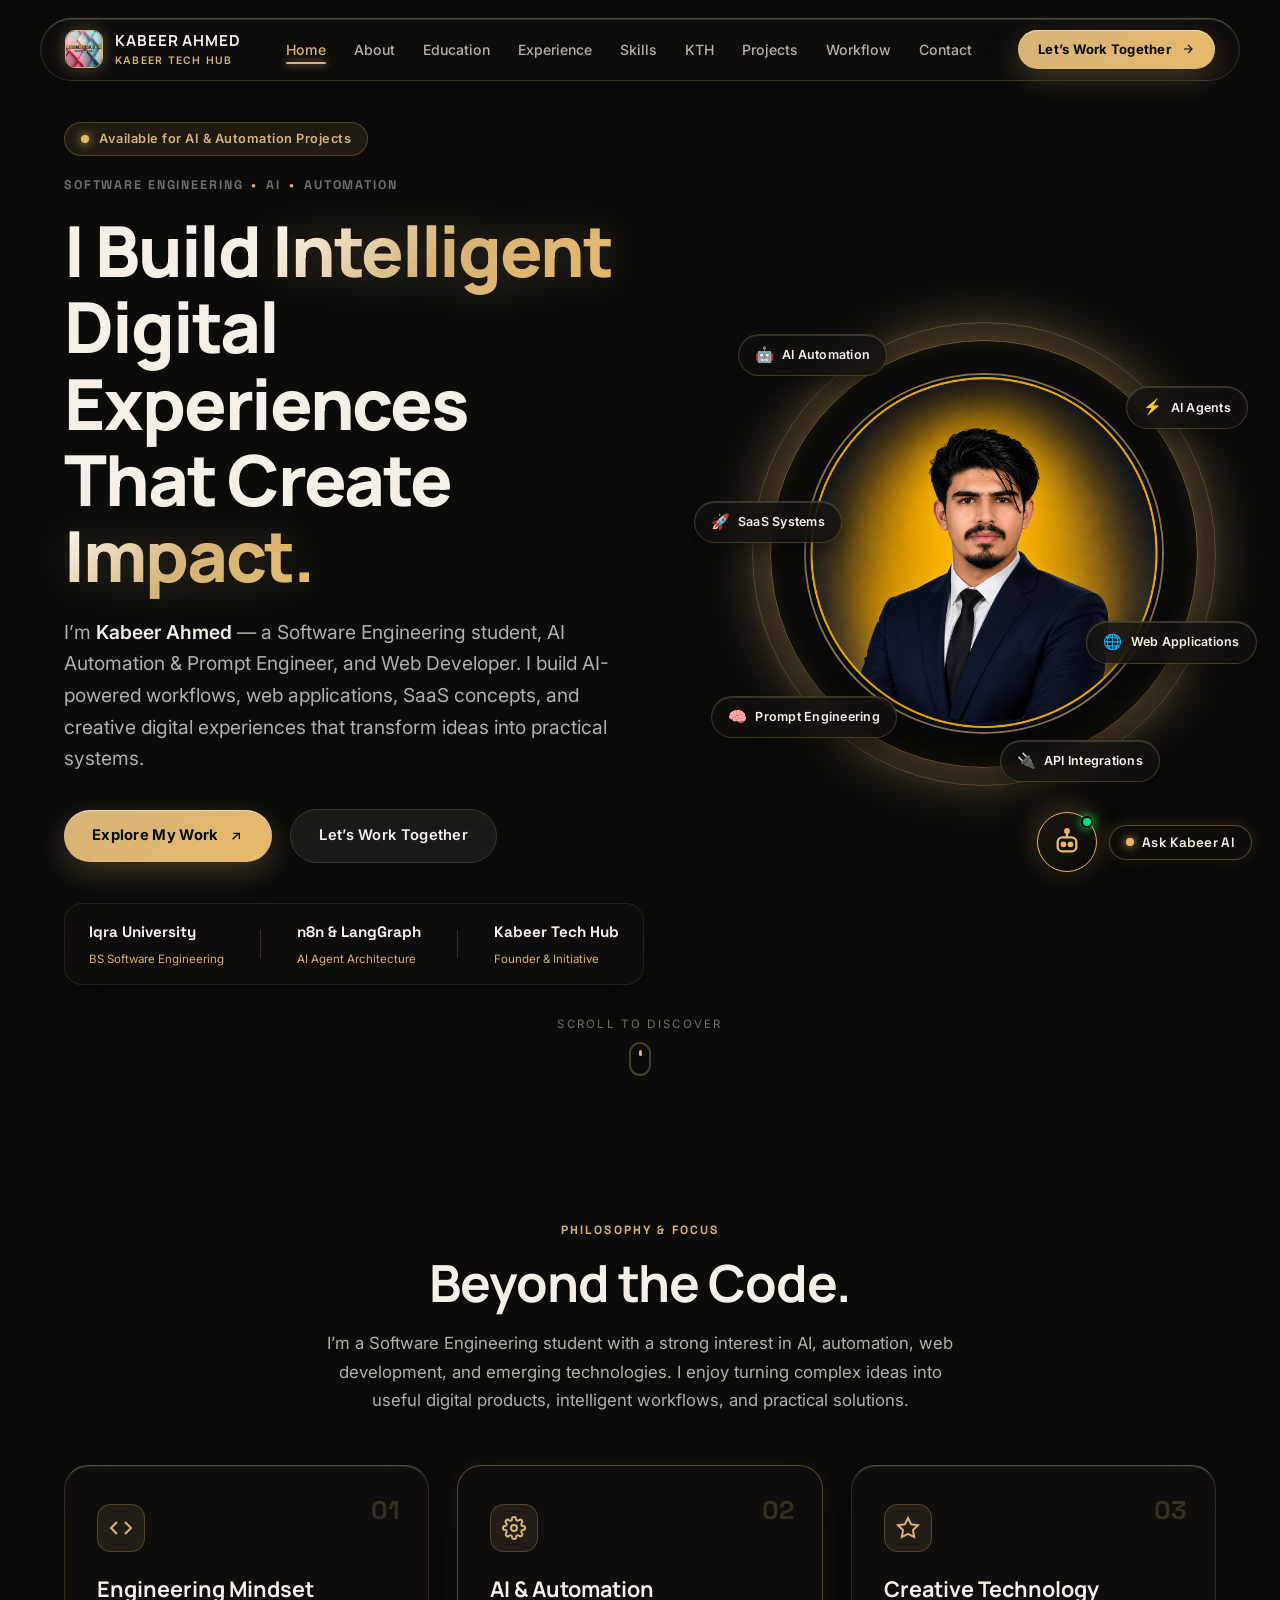
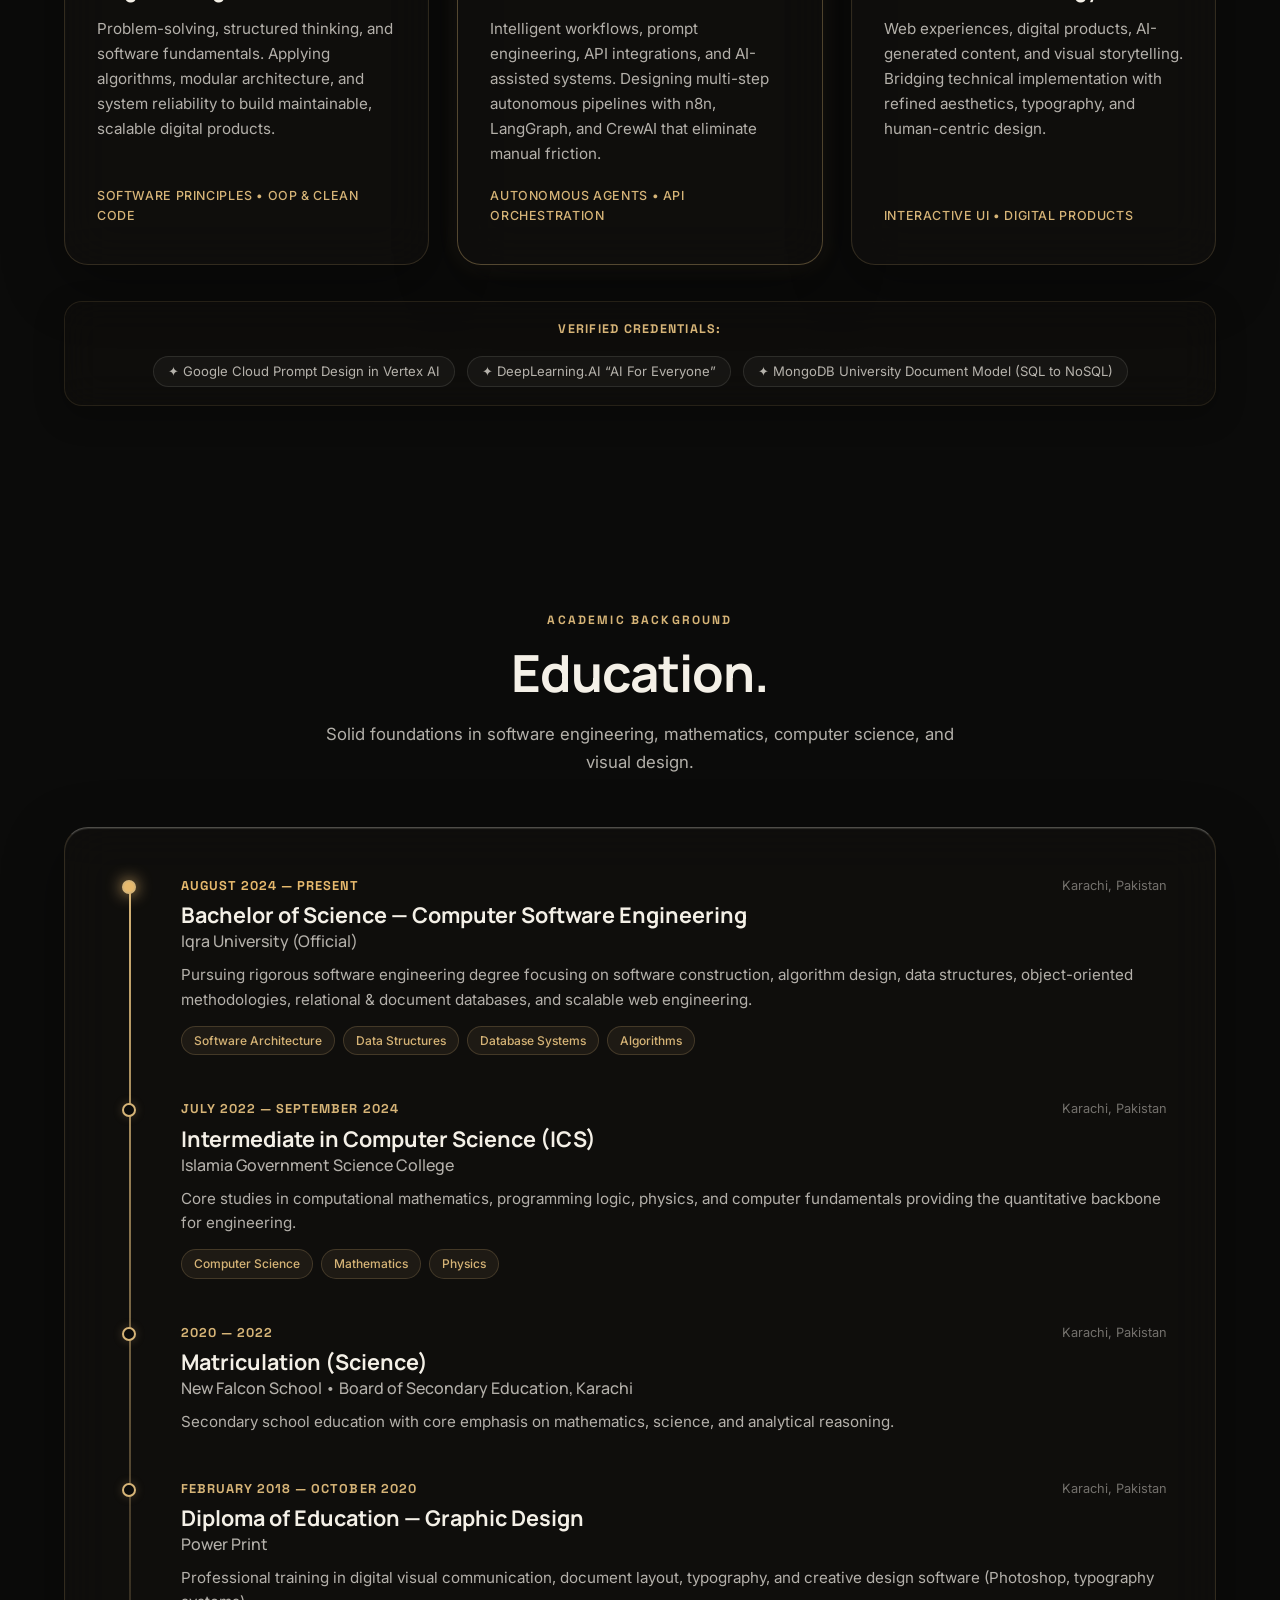
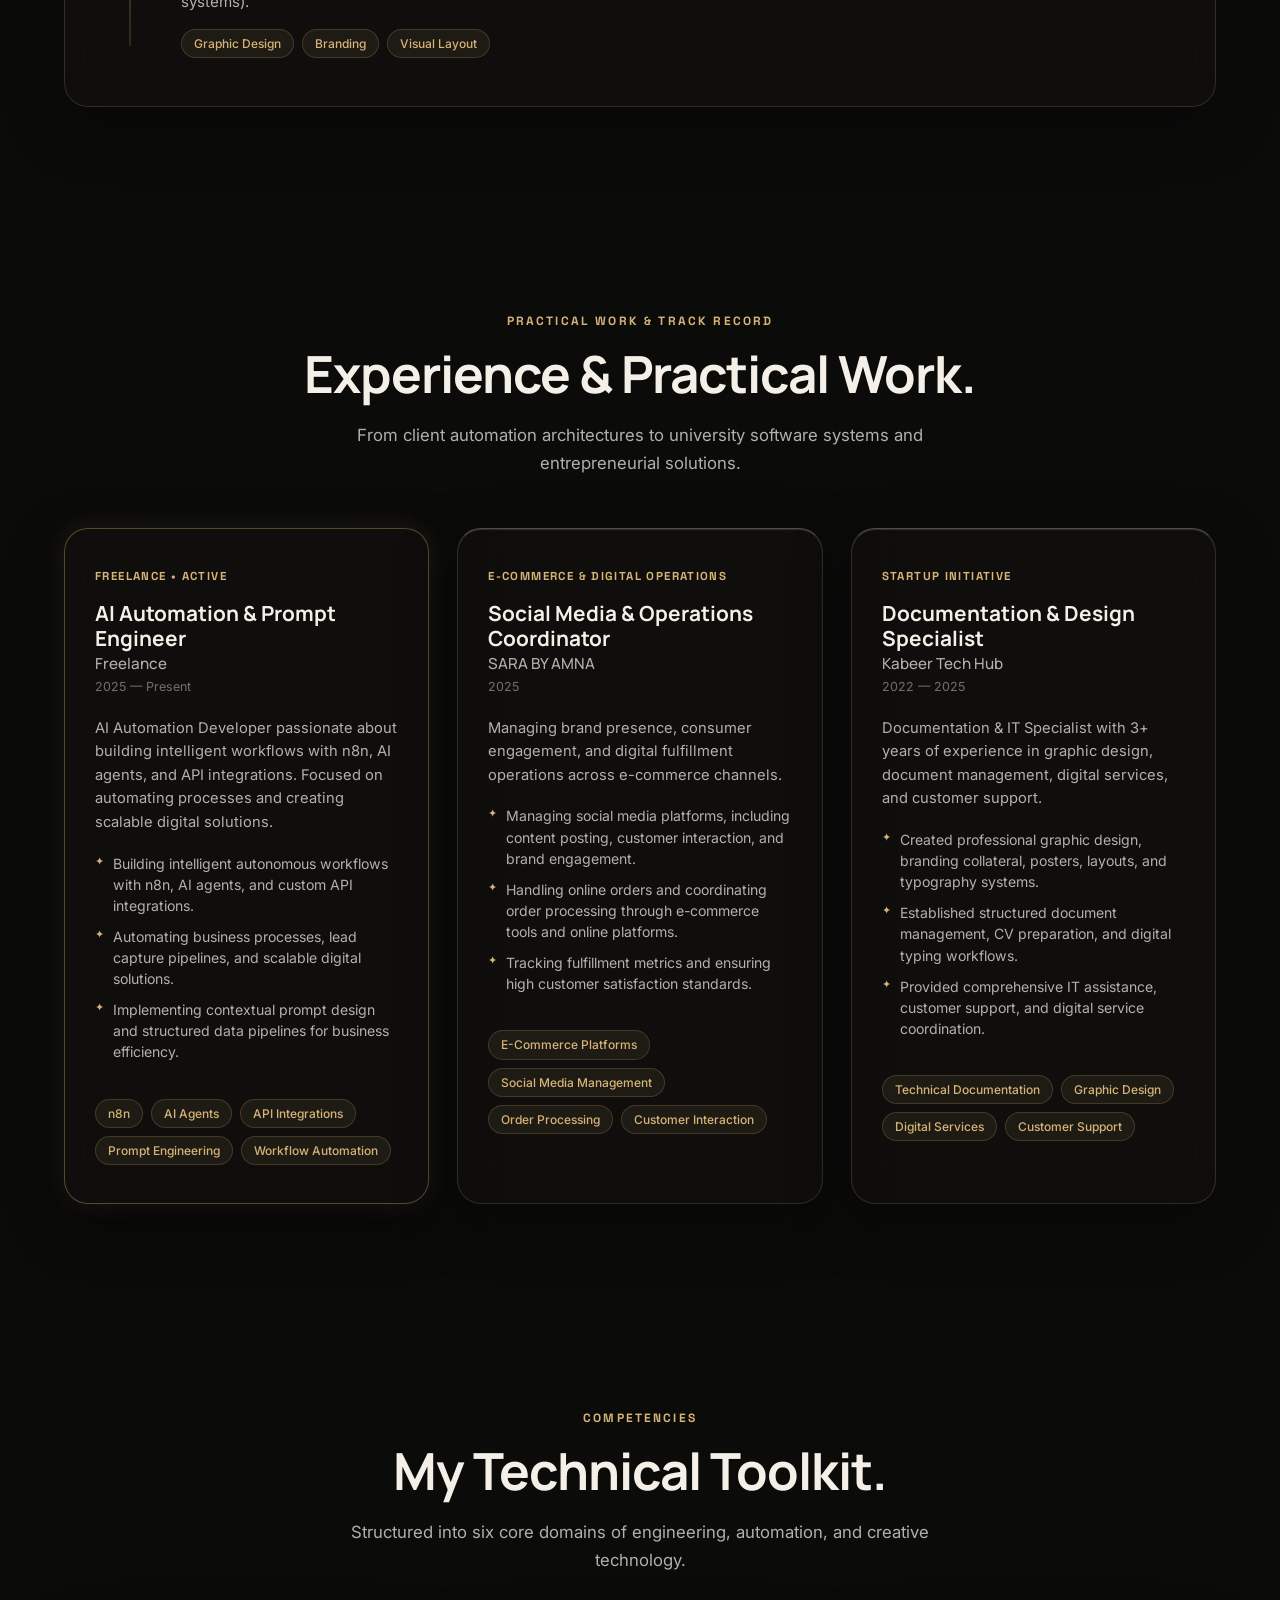
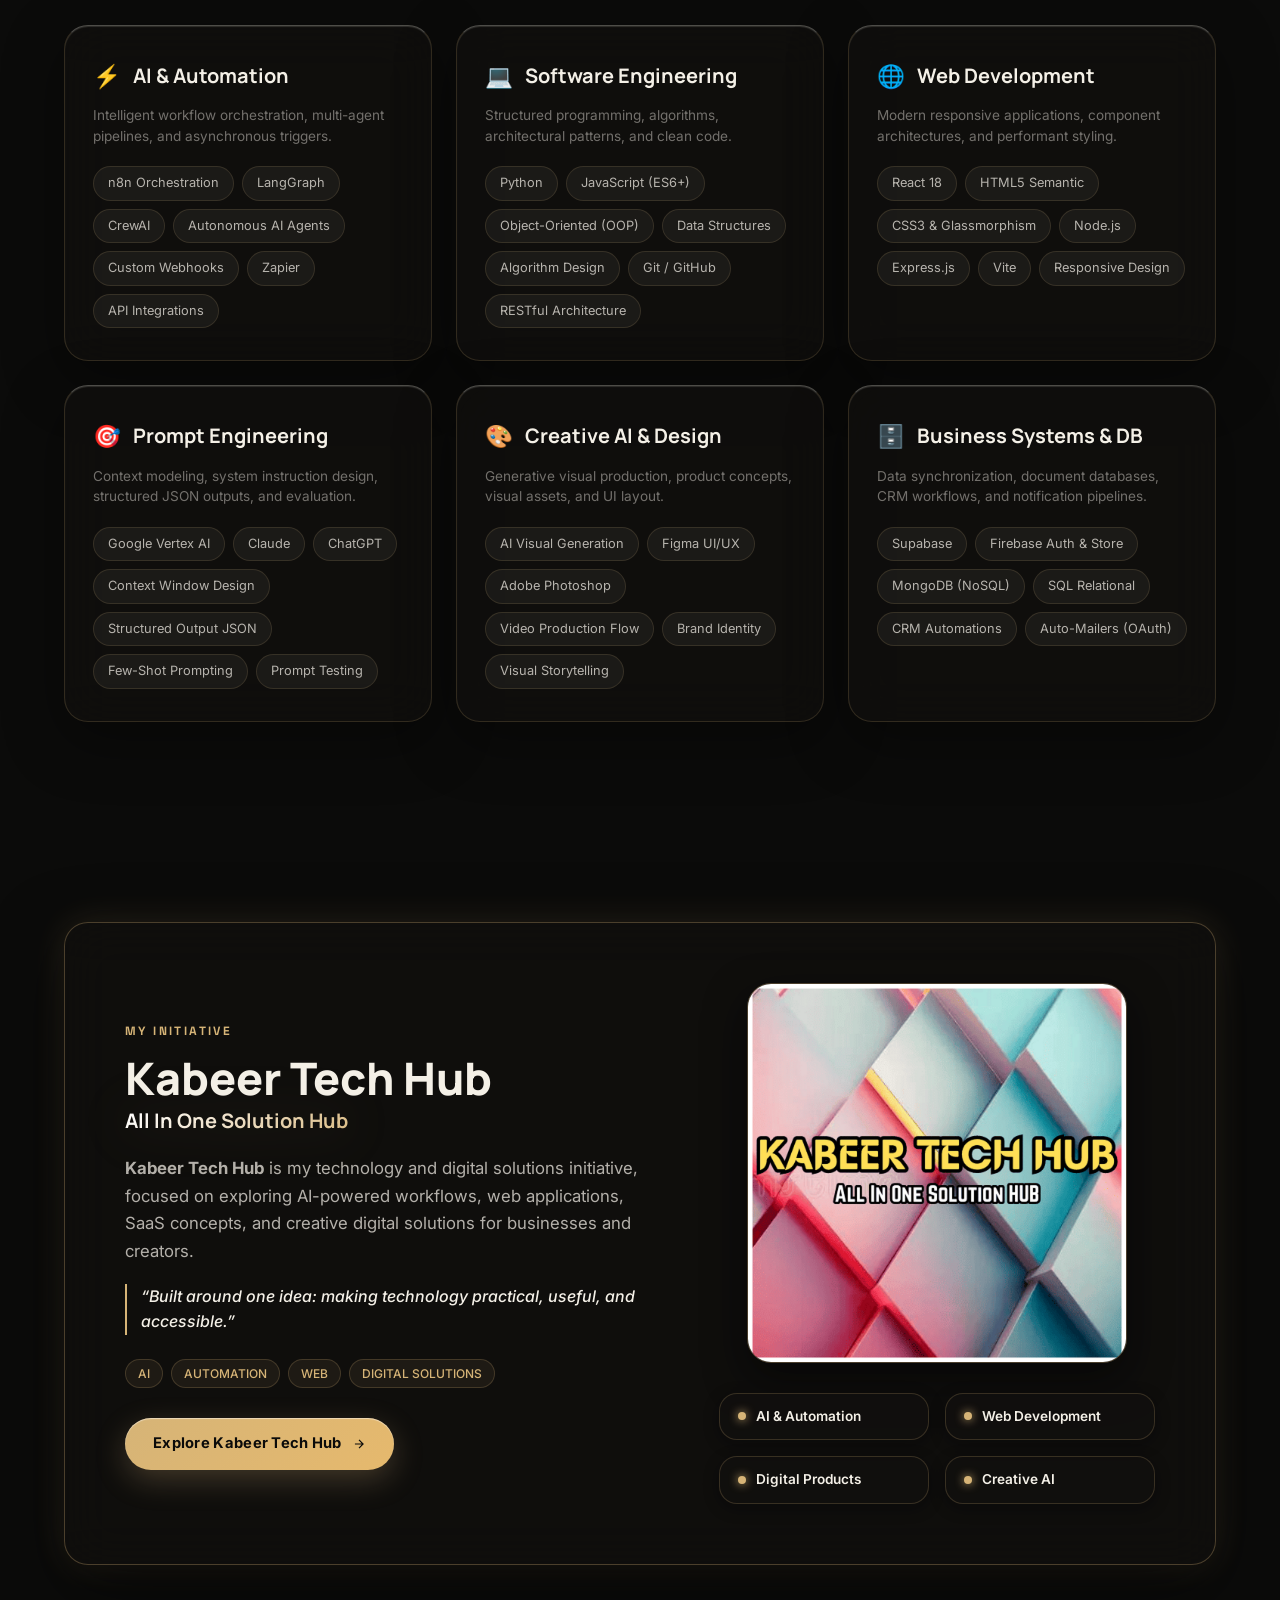
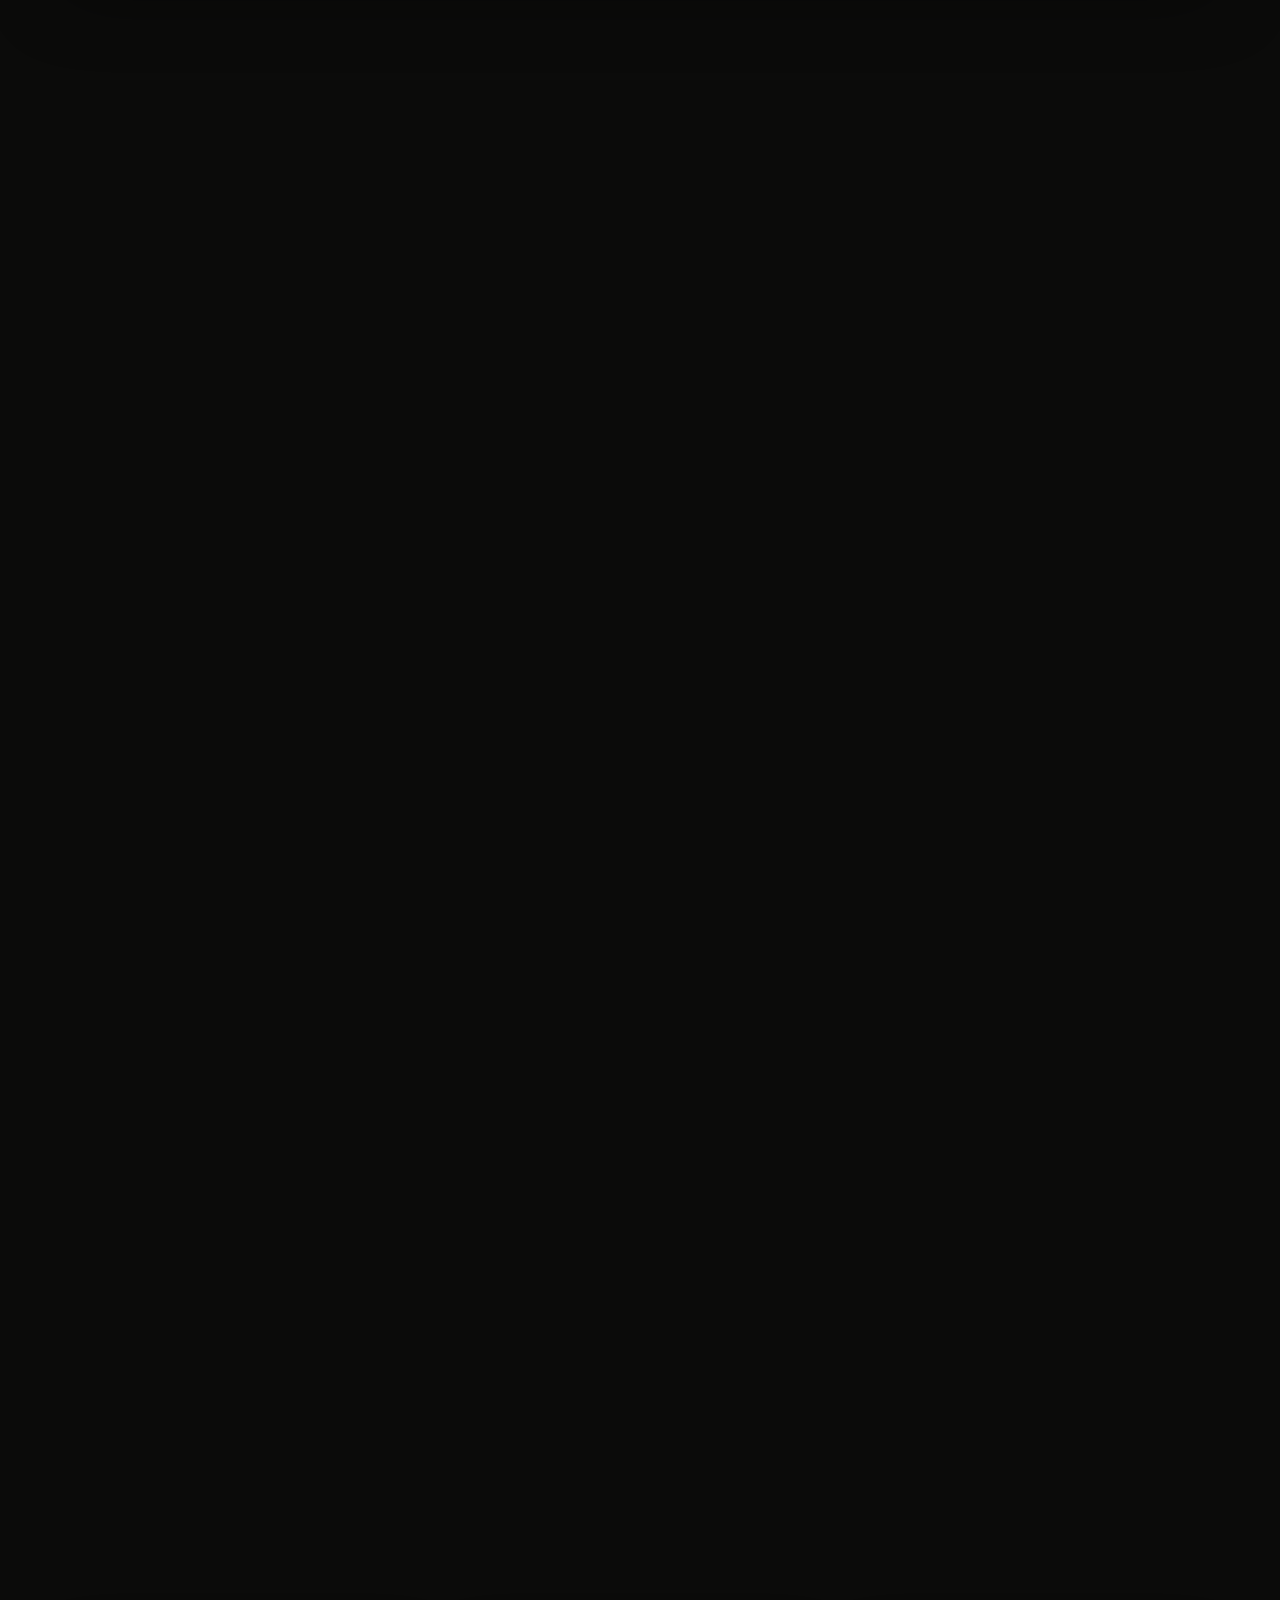
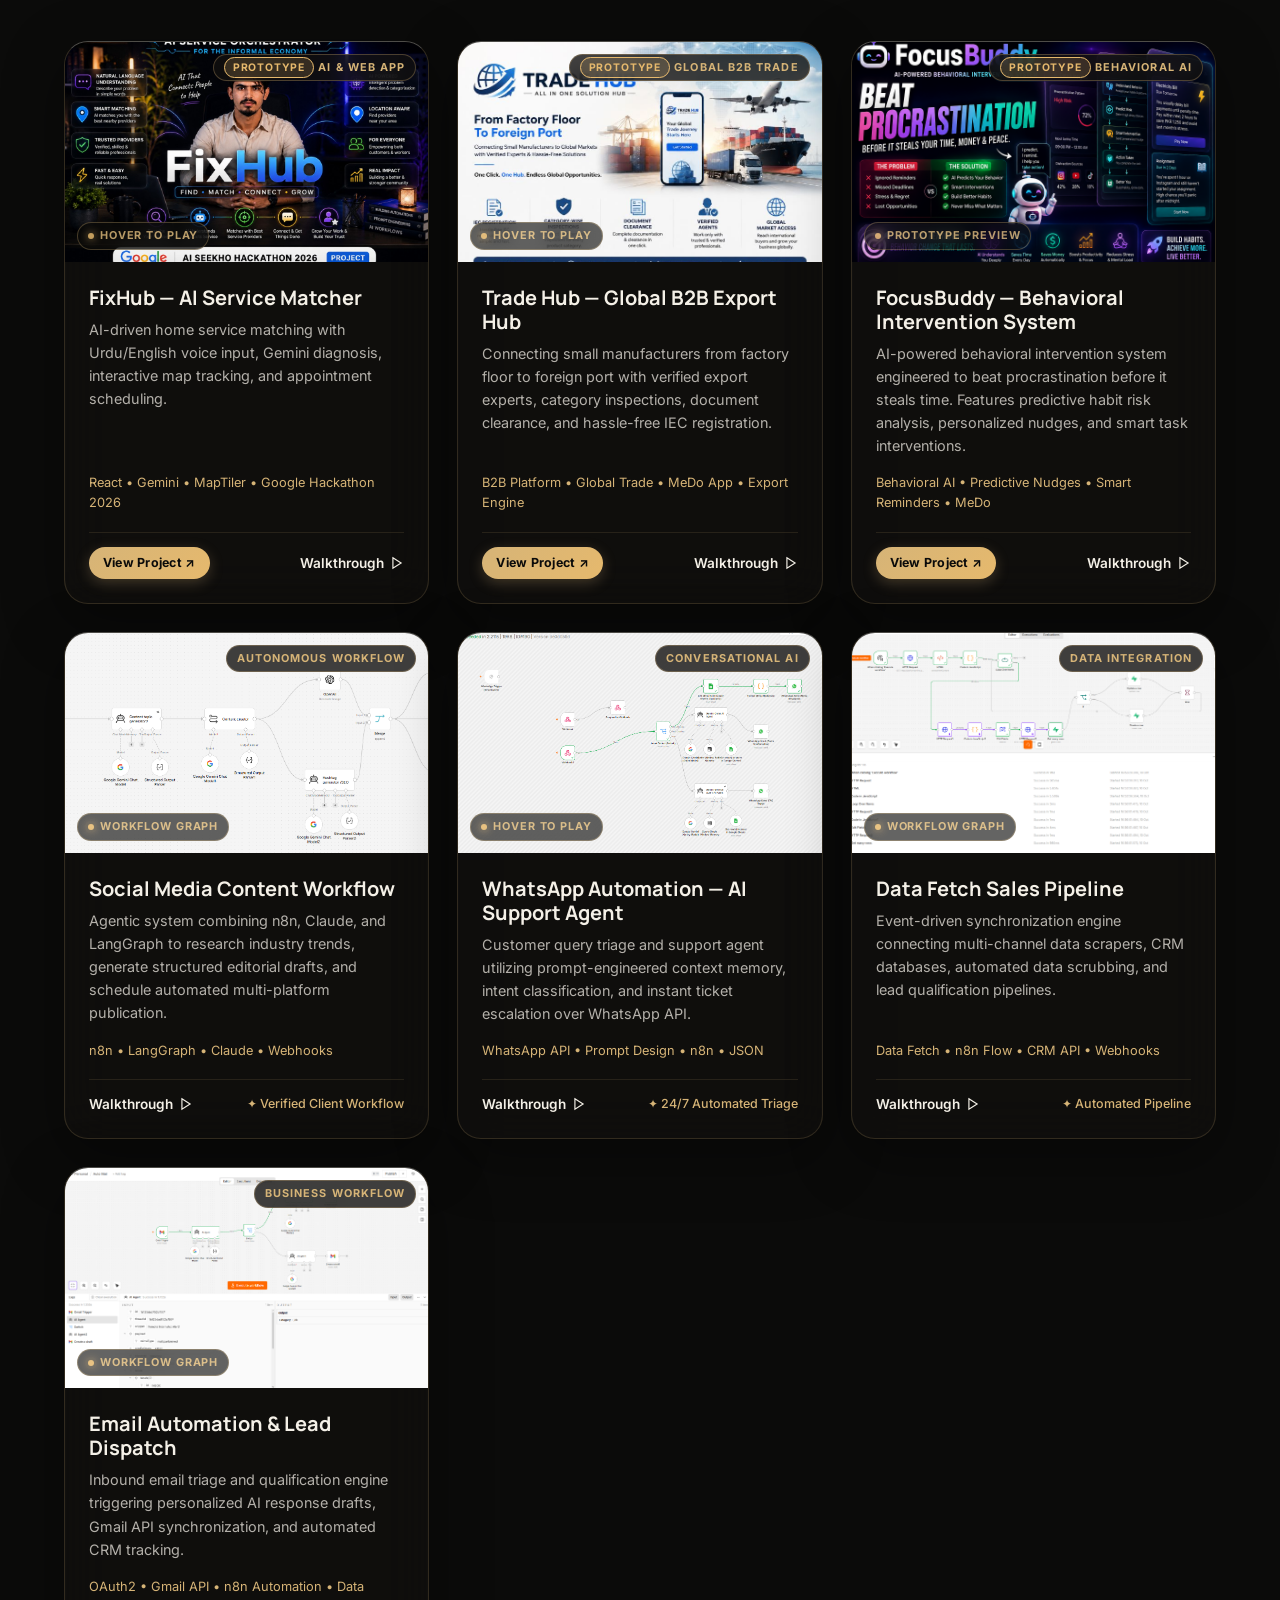
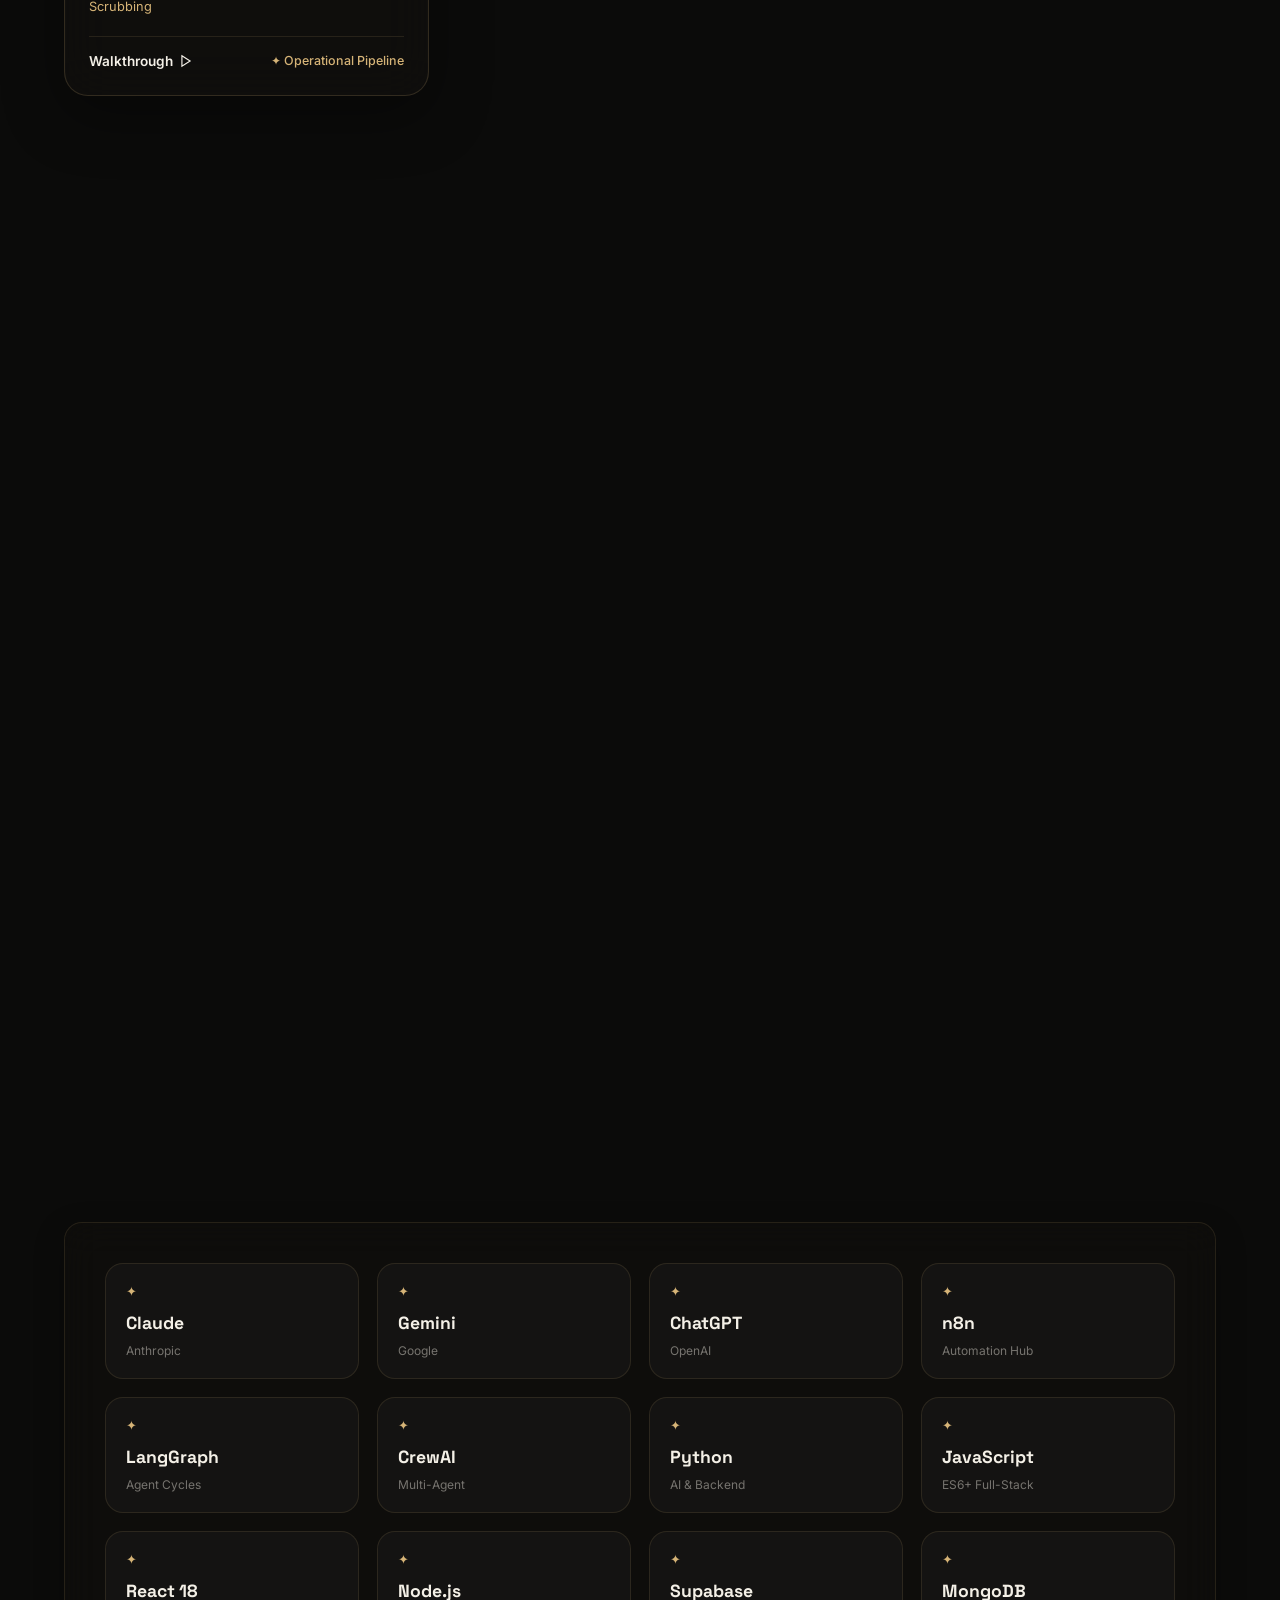
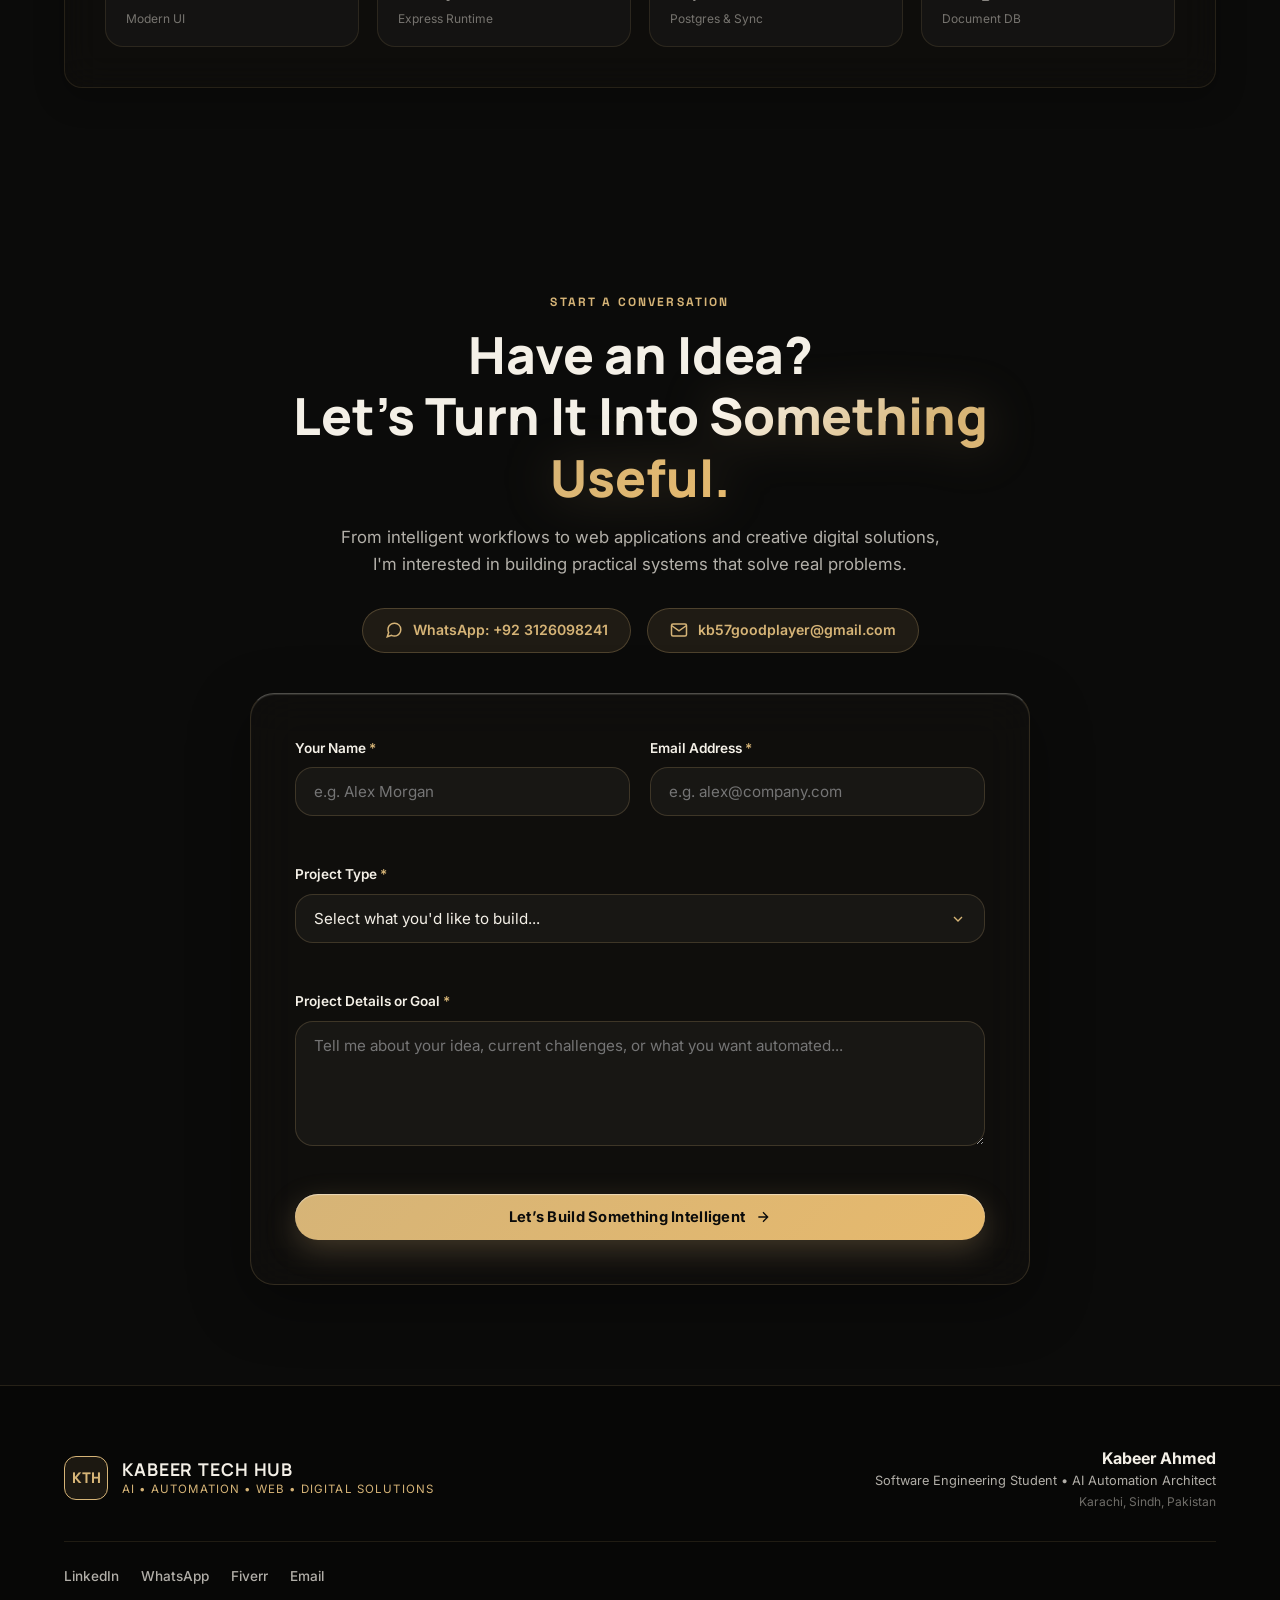
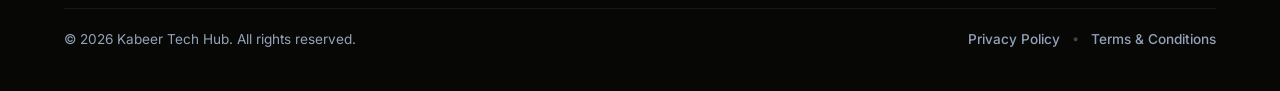
==== commit 869a290a: "Add Google verification HTML file and install Google Tag Manager container GTM-KQTKS8S2" ====
--- a/index.html
+++ b/index.html
@@ -1,6 +1,14 @@
 <!DOCTYPE html>
 <html lang="en">
 <head>
+  <!-- Google Tag Manager -->
+  <script>(function(w,d,s,l,i){w[l]=w[l]||[];w[l].push({'gtm.start':
+  new Date().getTime(),event:'gtm.js'});var f=d.getElementsByTagName(s)[0],
+  j=d.createElement(s),dl=l!='dataLayer'?'&l='+l:'';j.async=true;j.src=
+  'https://www.googletagmanager.com/gtm.js?id='+i+dl;f.parentNode.insertBefore(j,f);
+  })(window,document,'script','dataLayer','GTM-KQTKS8S2');</script>
+  <!-- End Google Tag Manager -->
+
   <!-- Google tag (gtag.js) -->
   <script async src="https://www.googletagmanager.com/gtag/js?id=G-CZ4T9GW3C0"></script>
   <script>
@@ -32,6 +40,10 @@
   <link rel="stylesheet" href="css/styles.css">
 </head>
 <body class="luxury-theme">
+  <!-- Google Tag Manager (noscript) -->
+  <noscript><iframe src="https://www.googletagmanager.com/ns.html?id=GTM-KQTKS8S2"
+  height="0" width="0" style="display:none;visibility:hidden"></iframe></noscript>
+  <!-- End Google Tag Manager (noscript) -->
 
   <!-- ============================================================
        LAYER 1: CINEMATIC FIXED BACKGROUND VIDEO LAYER
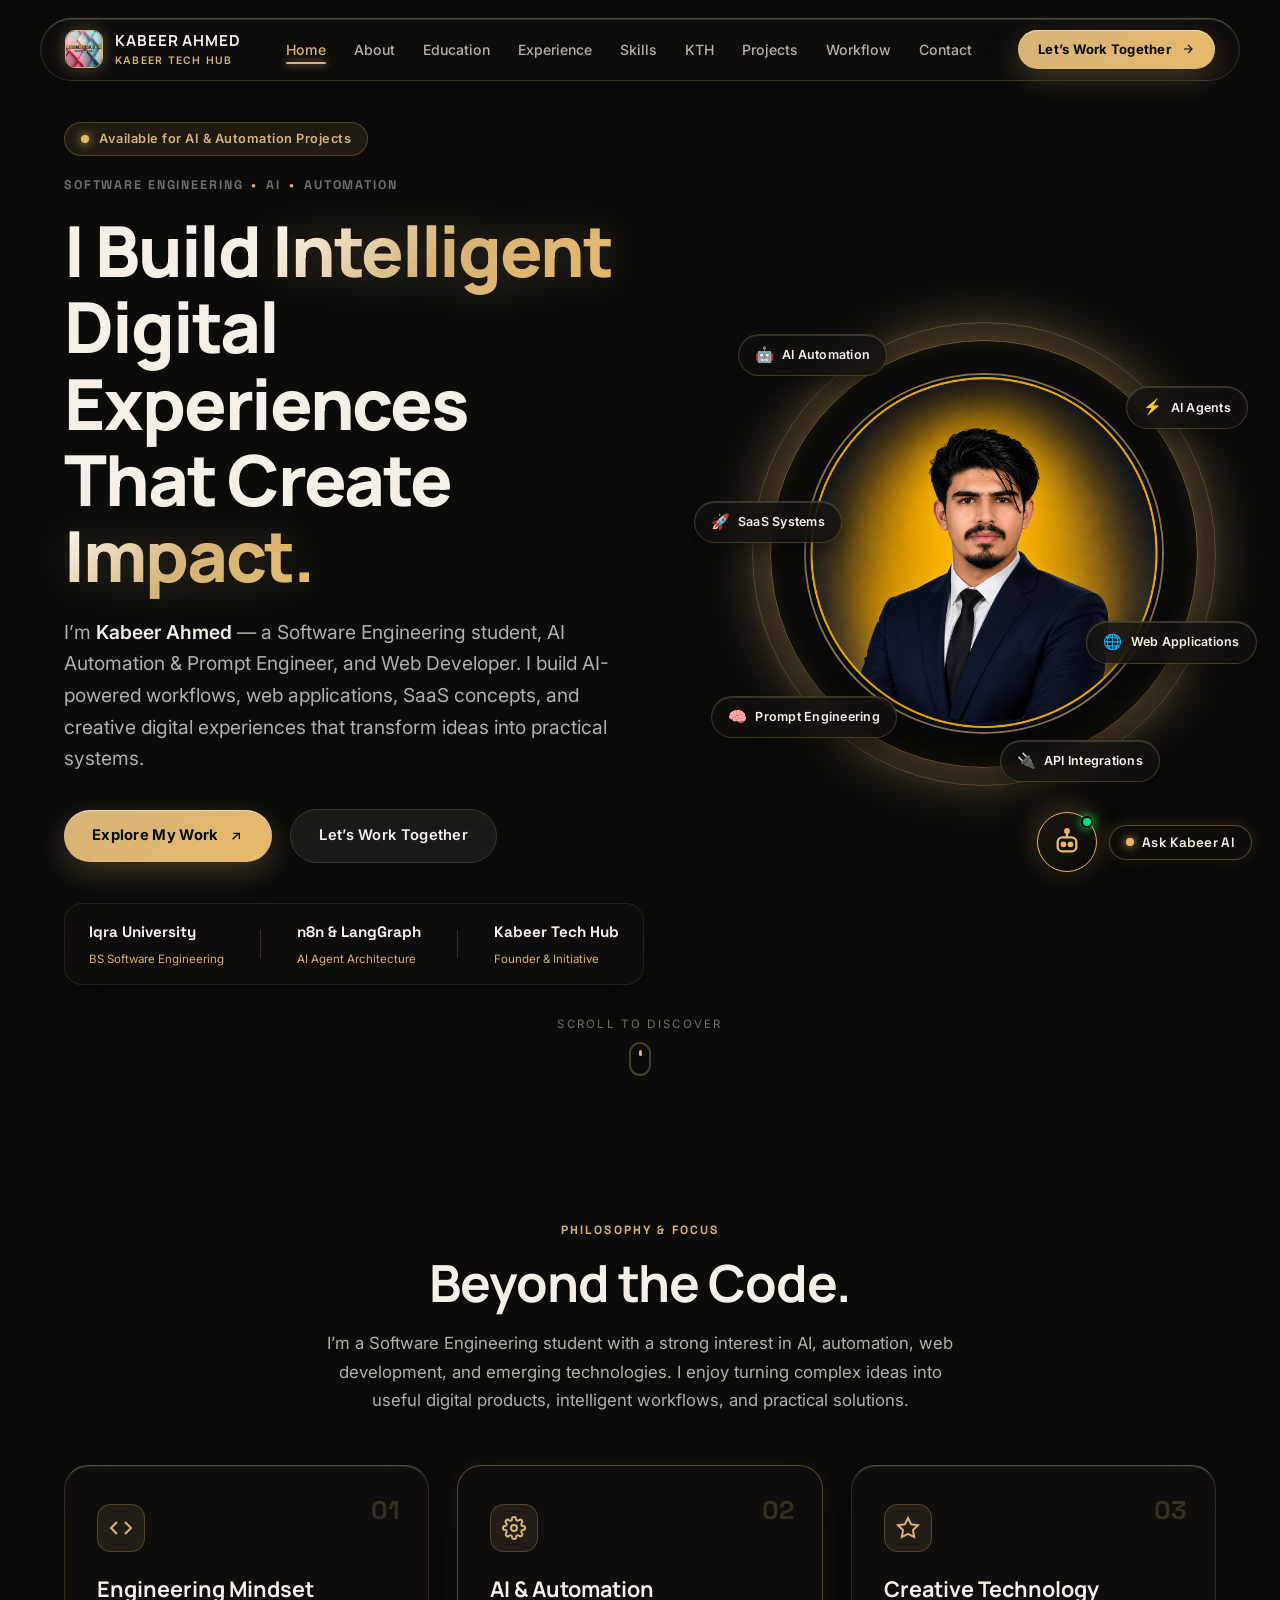
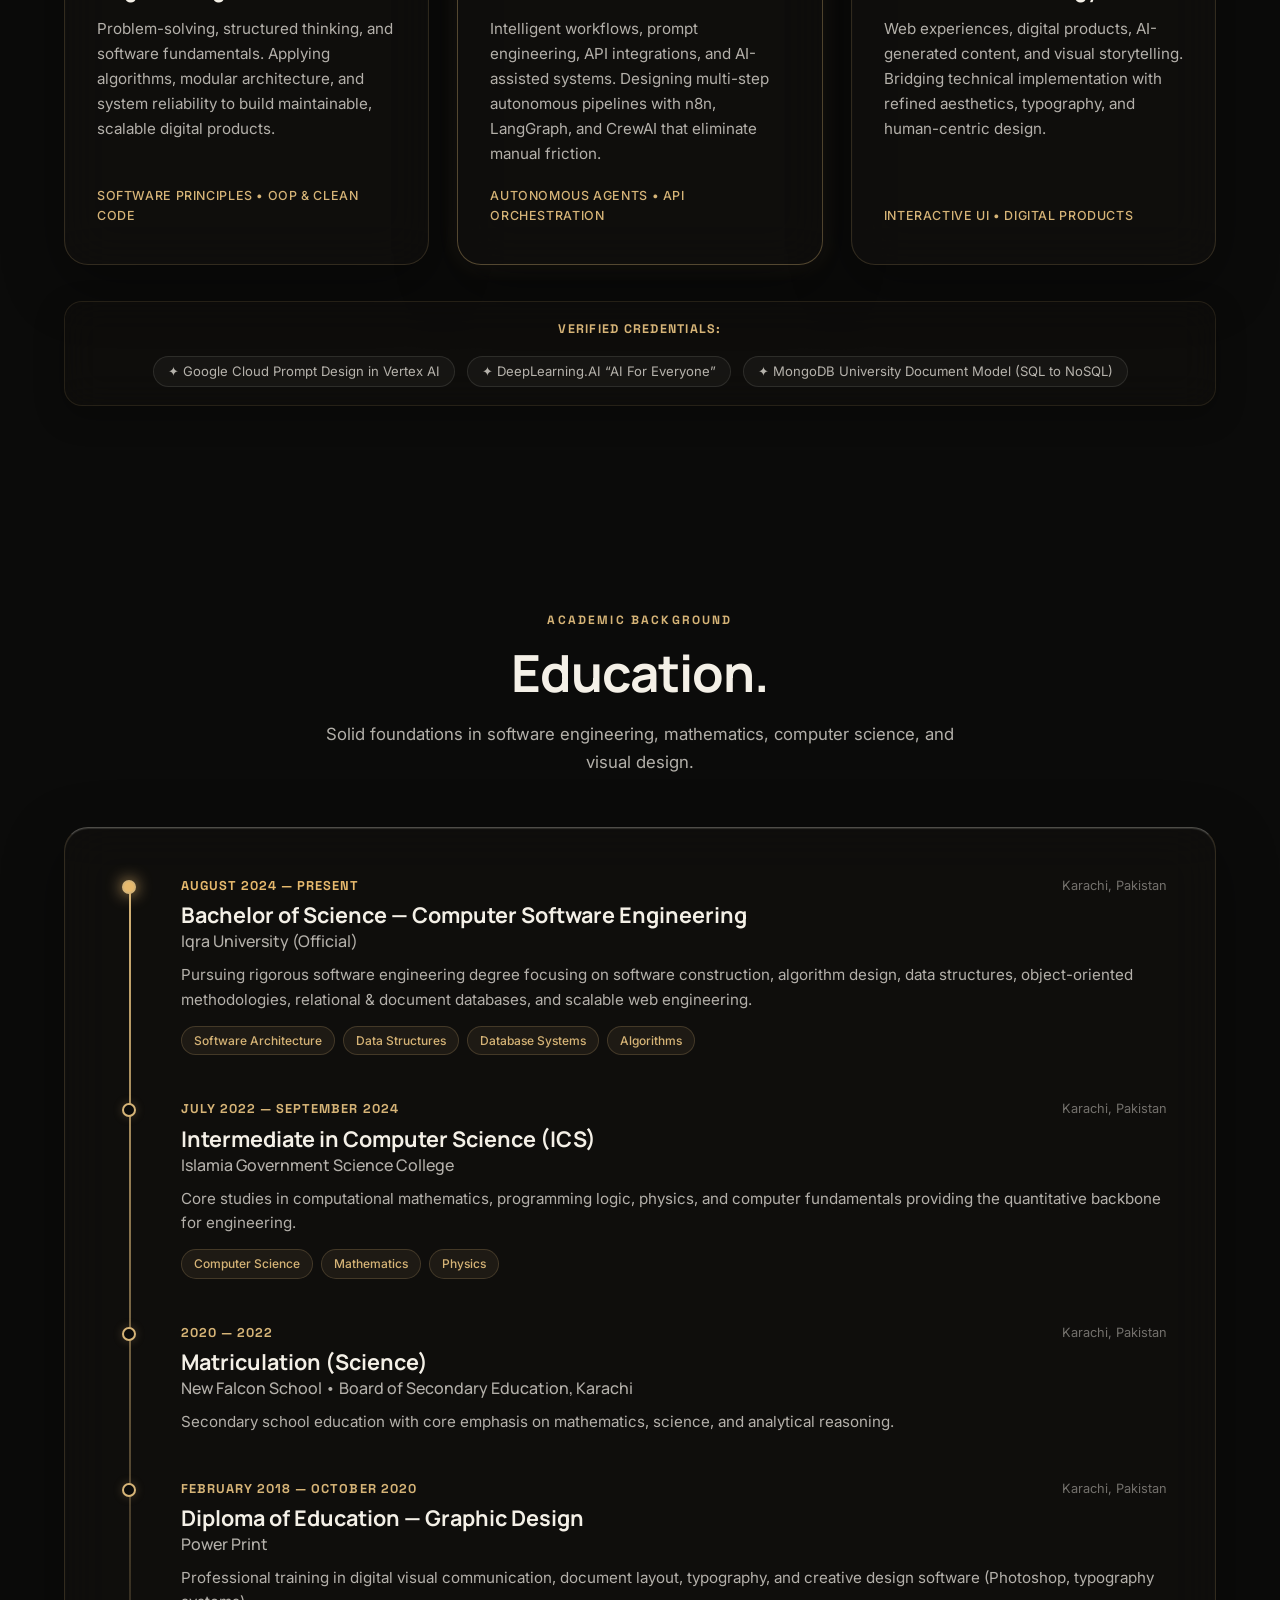
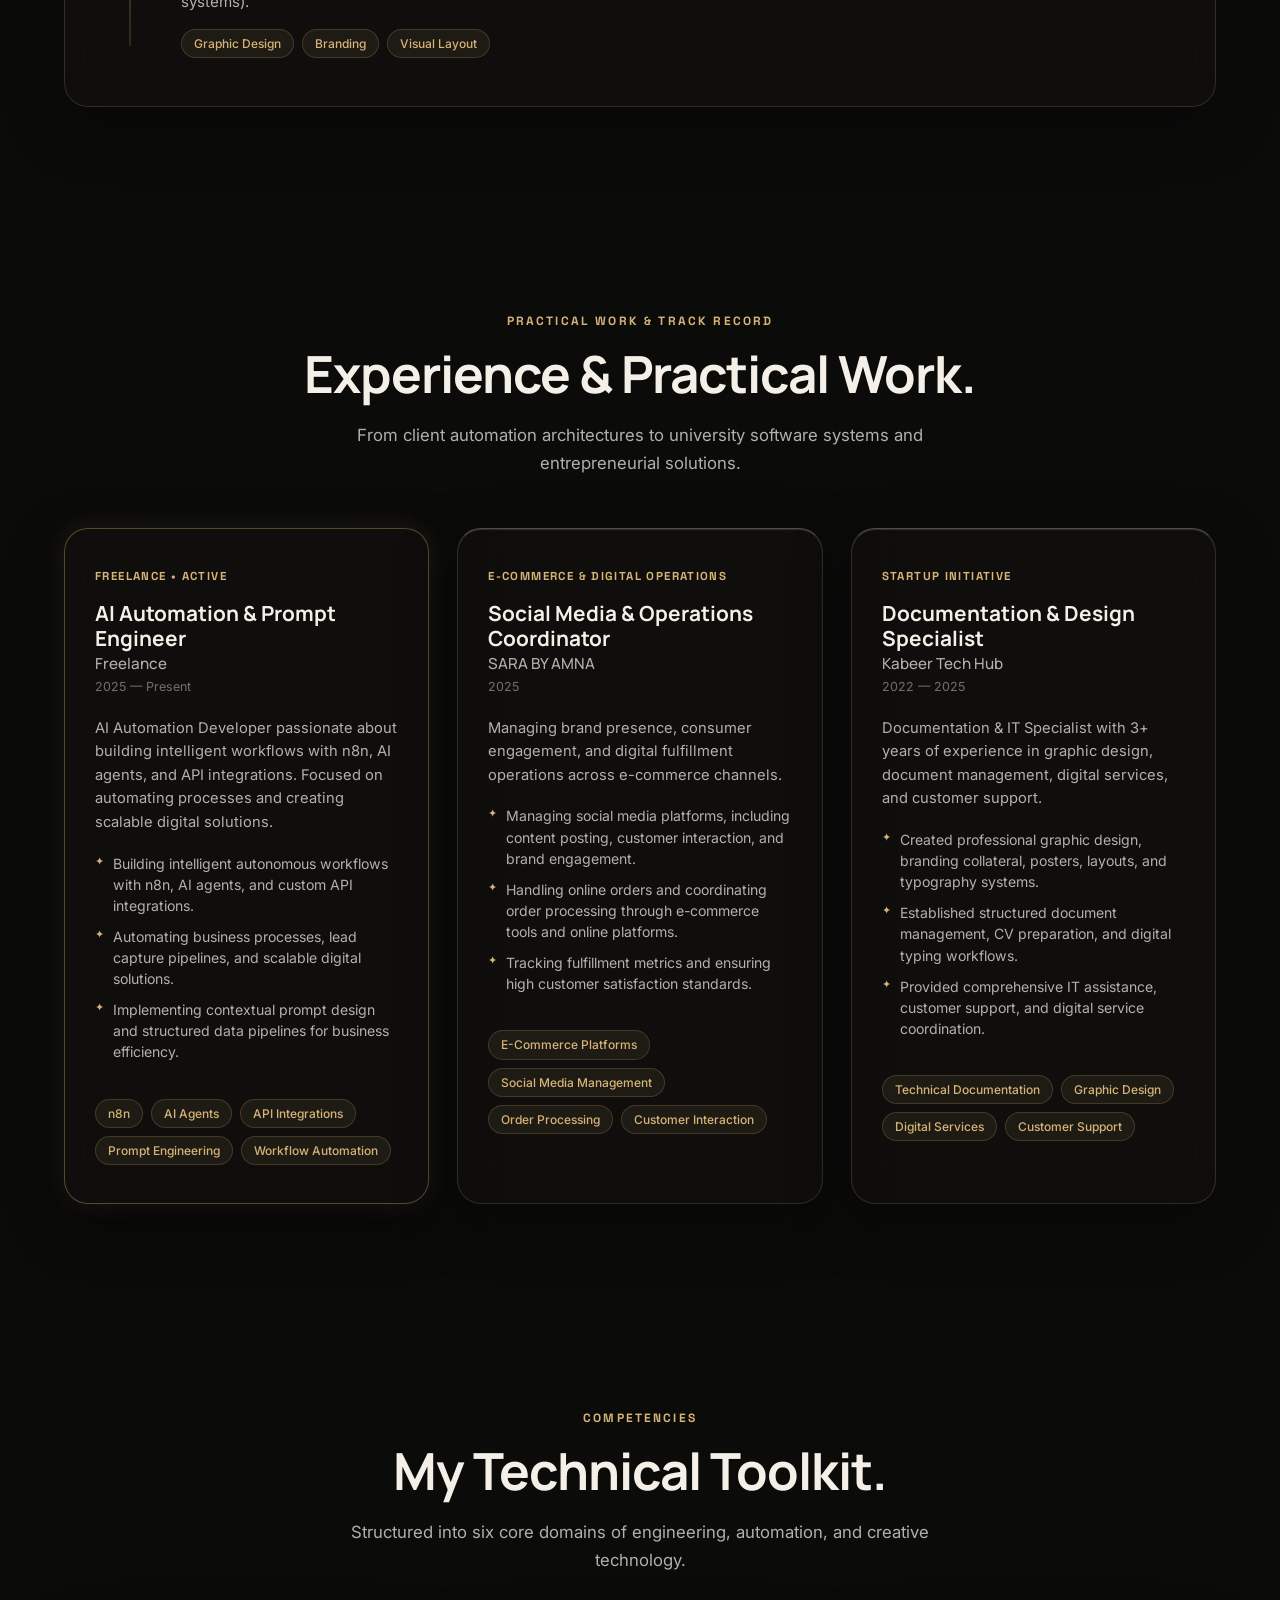
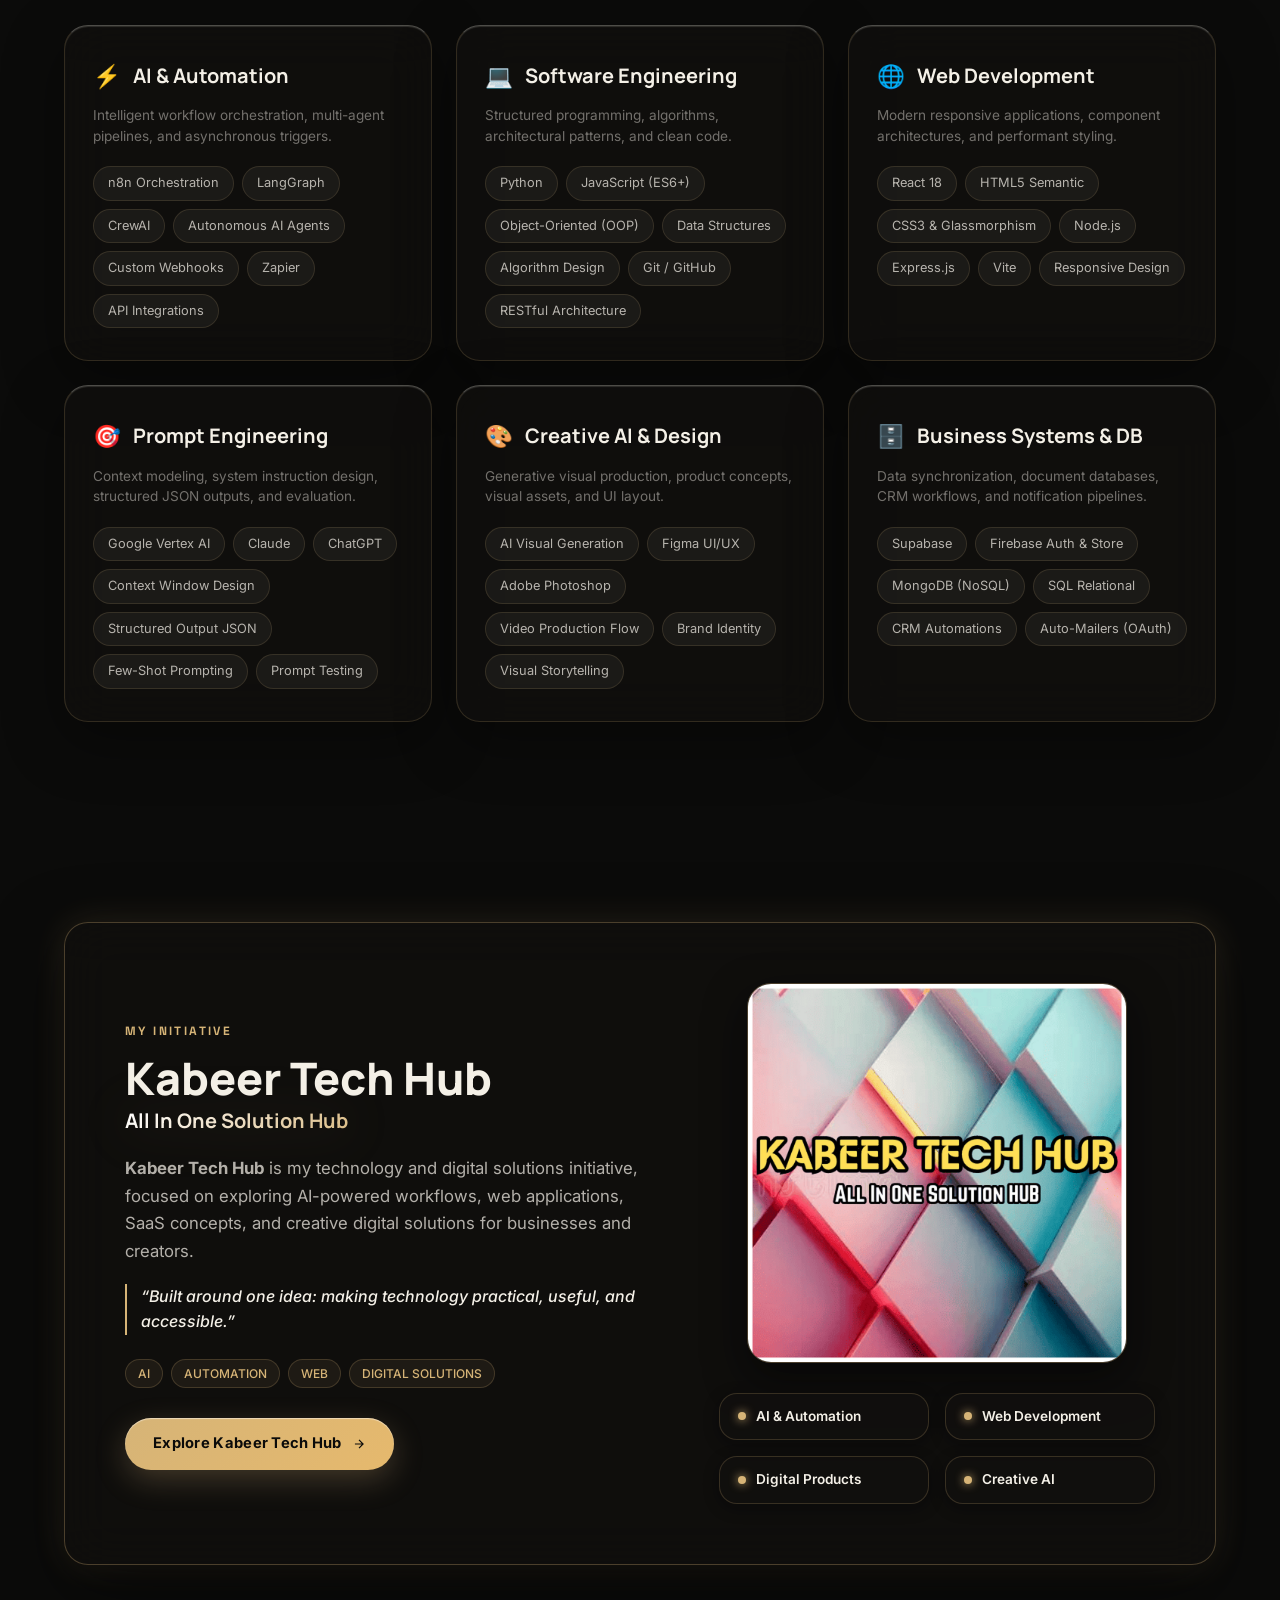
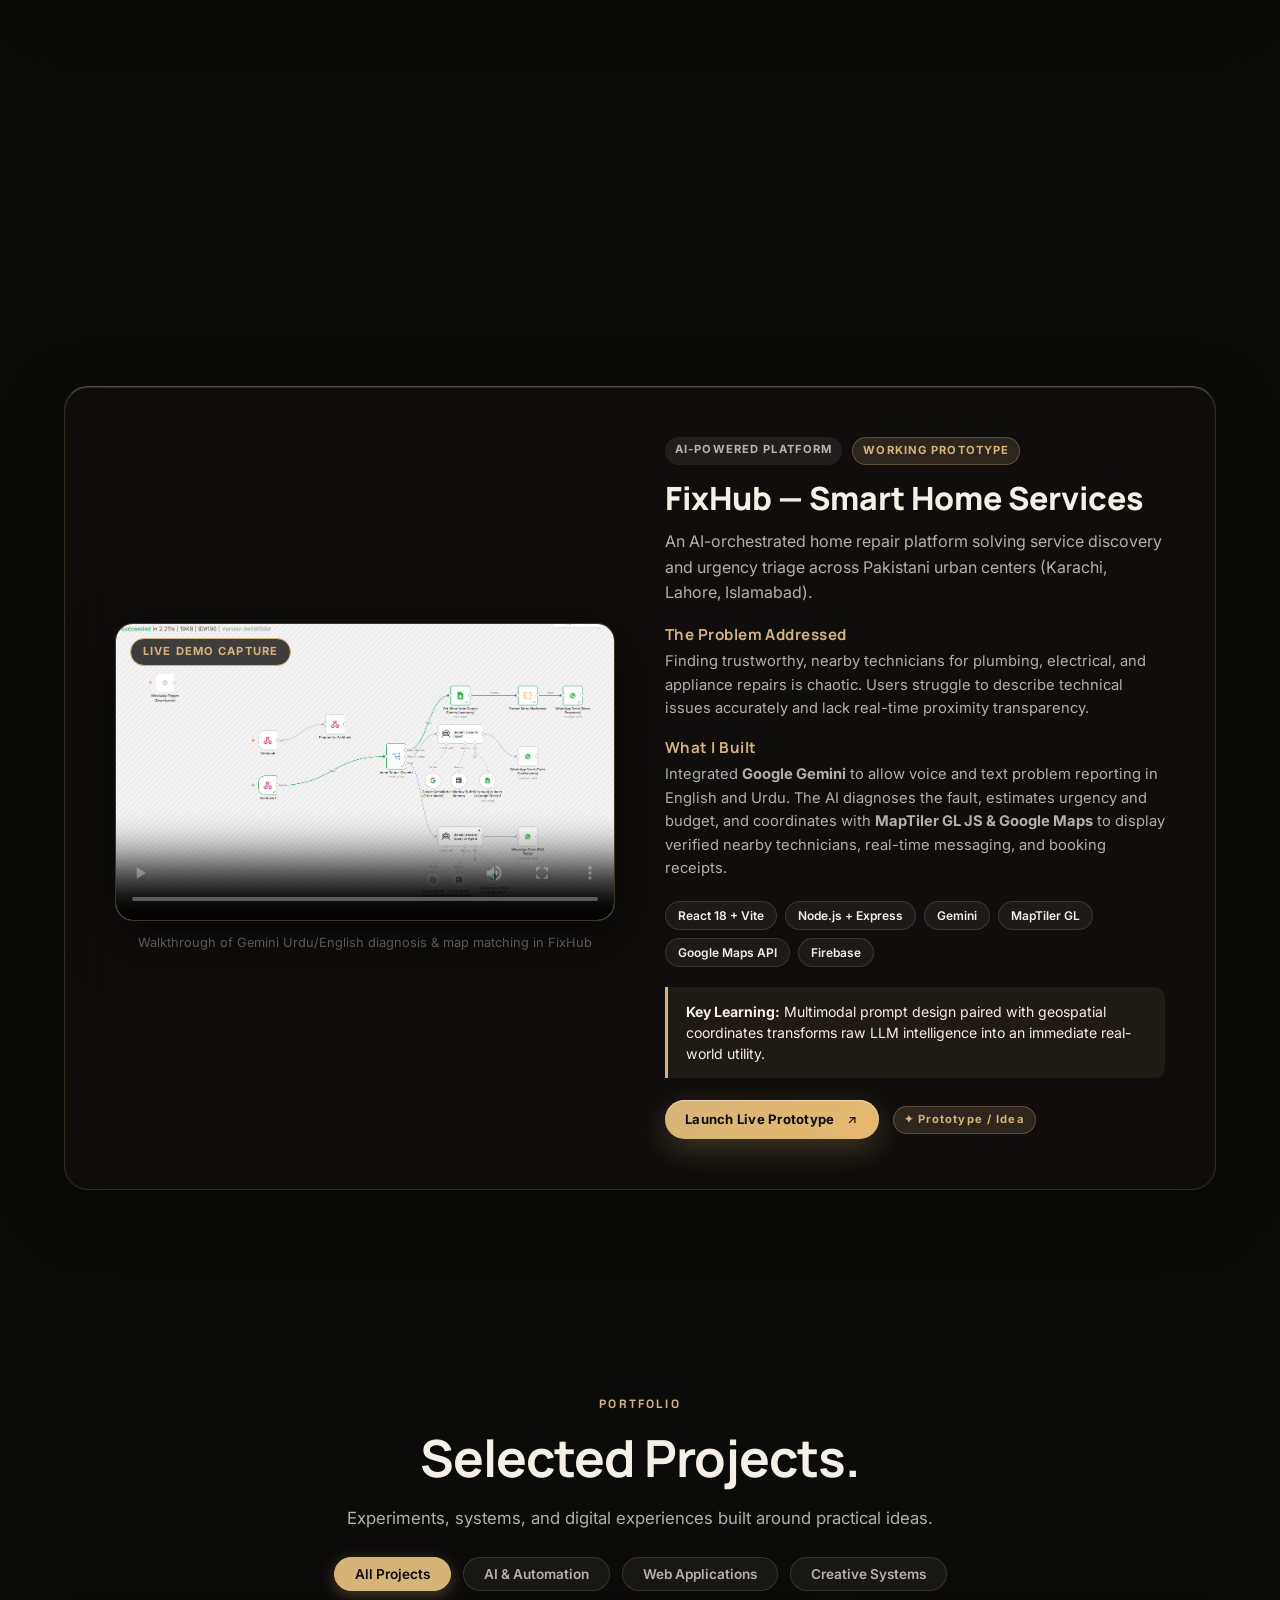
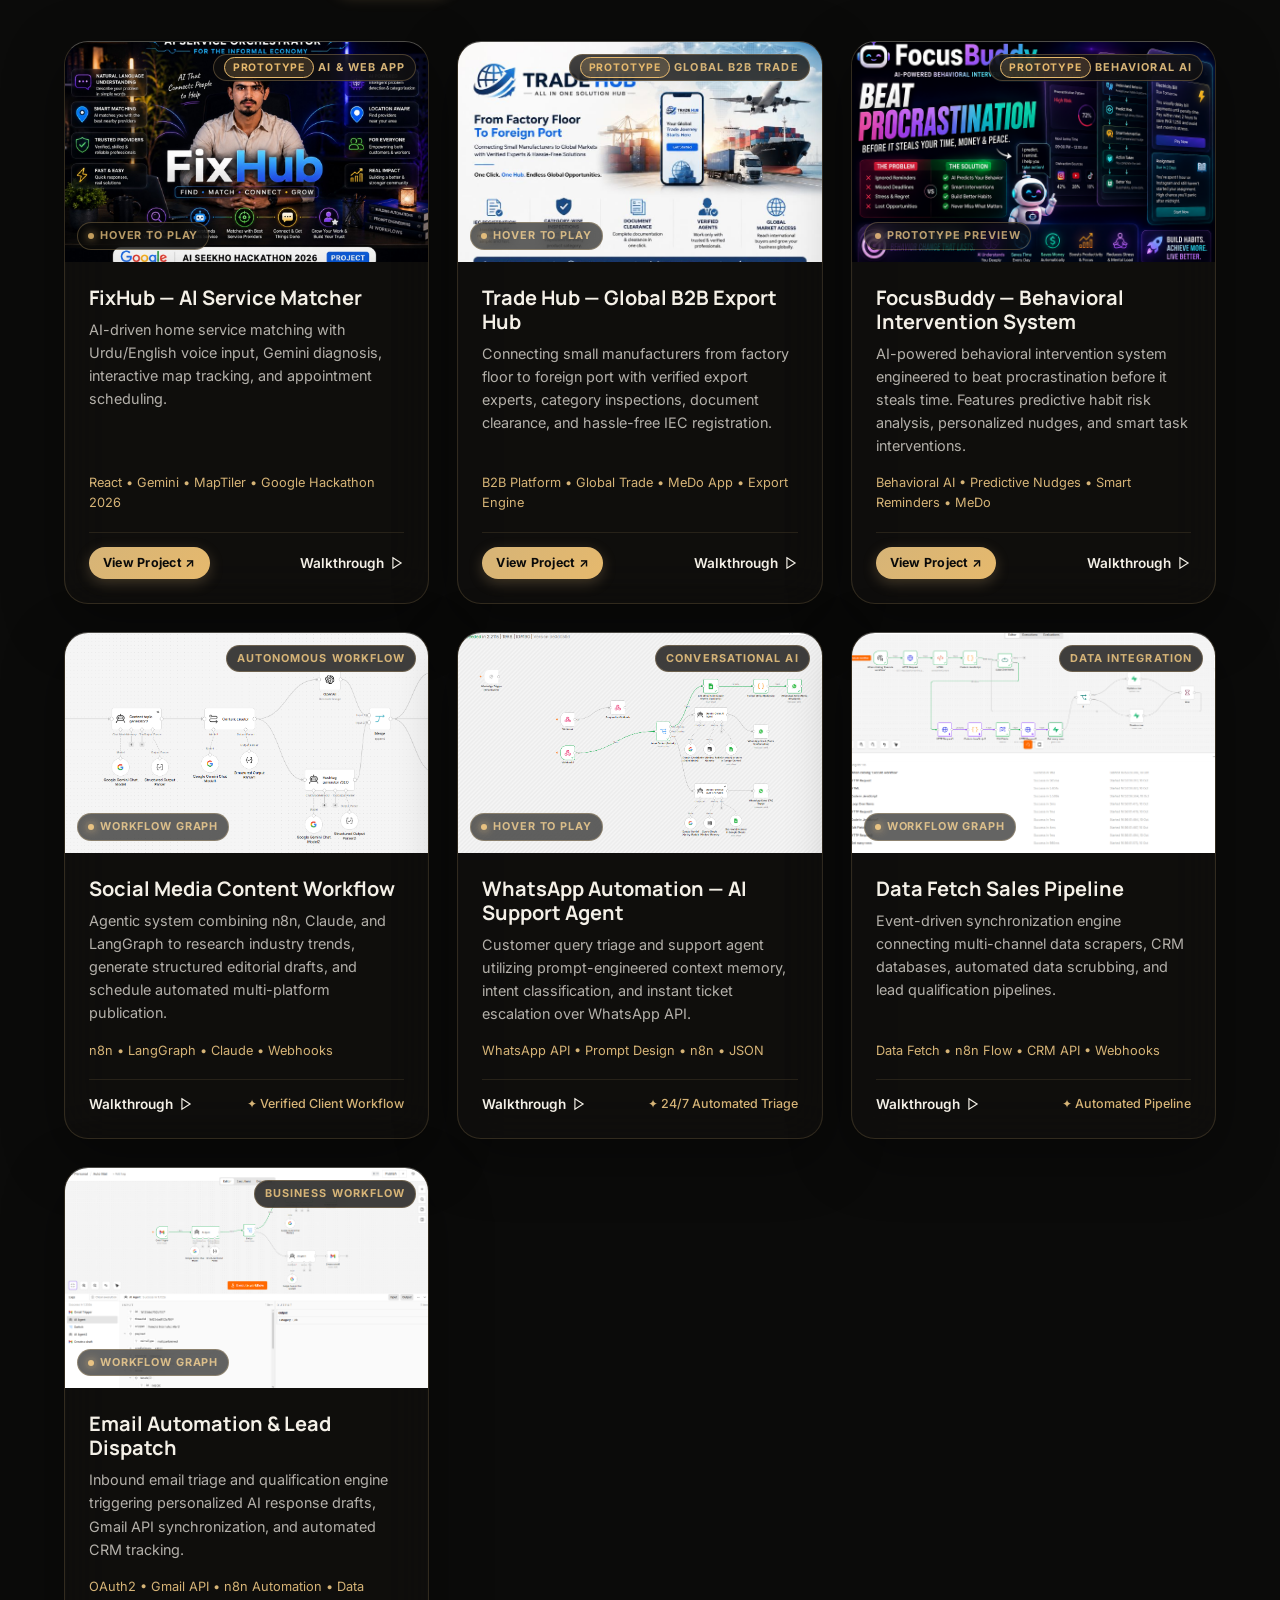
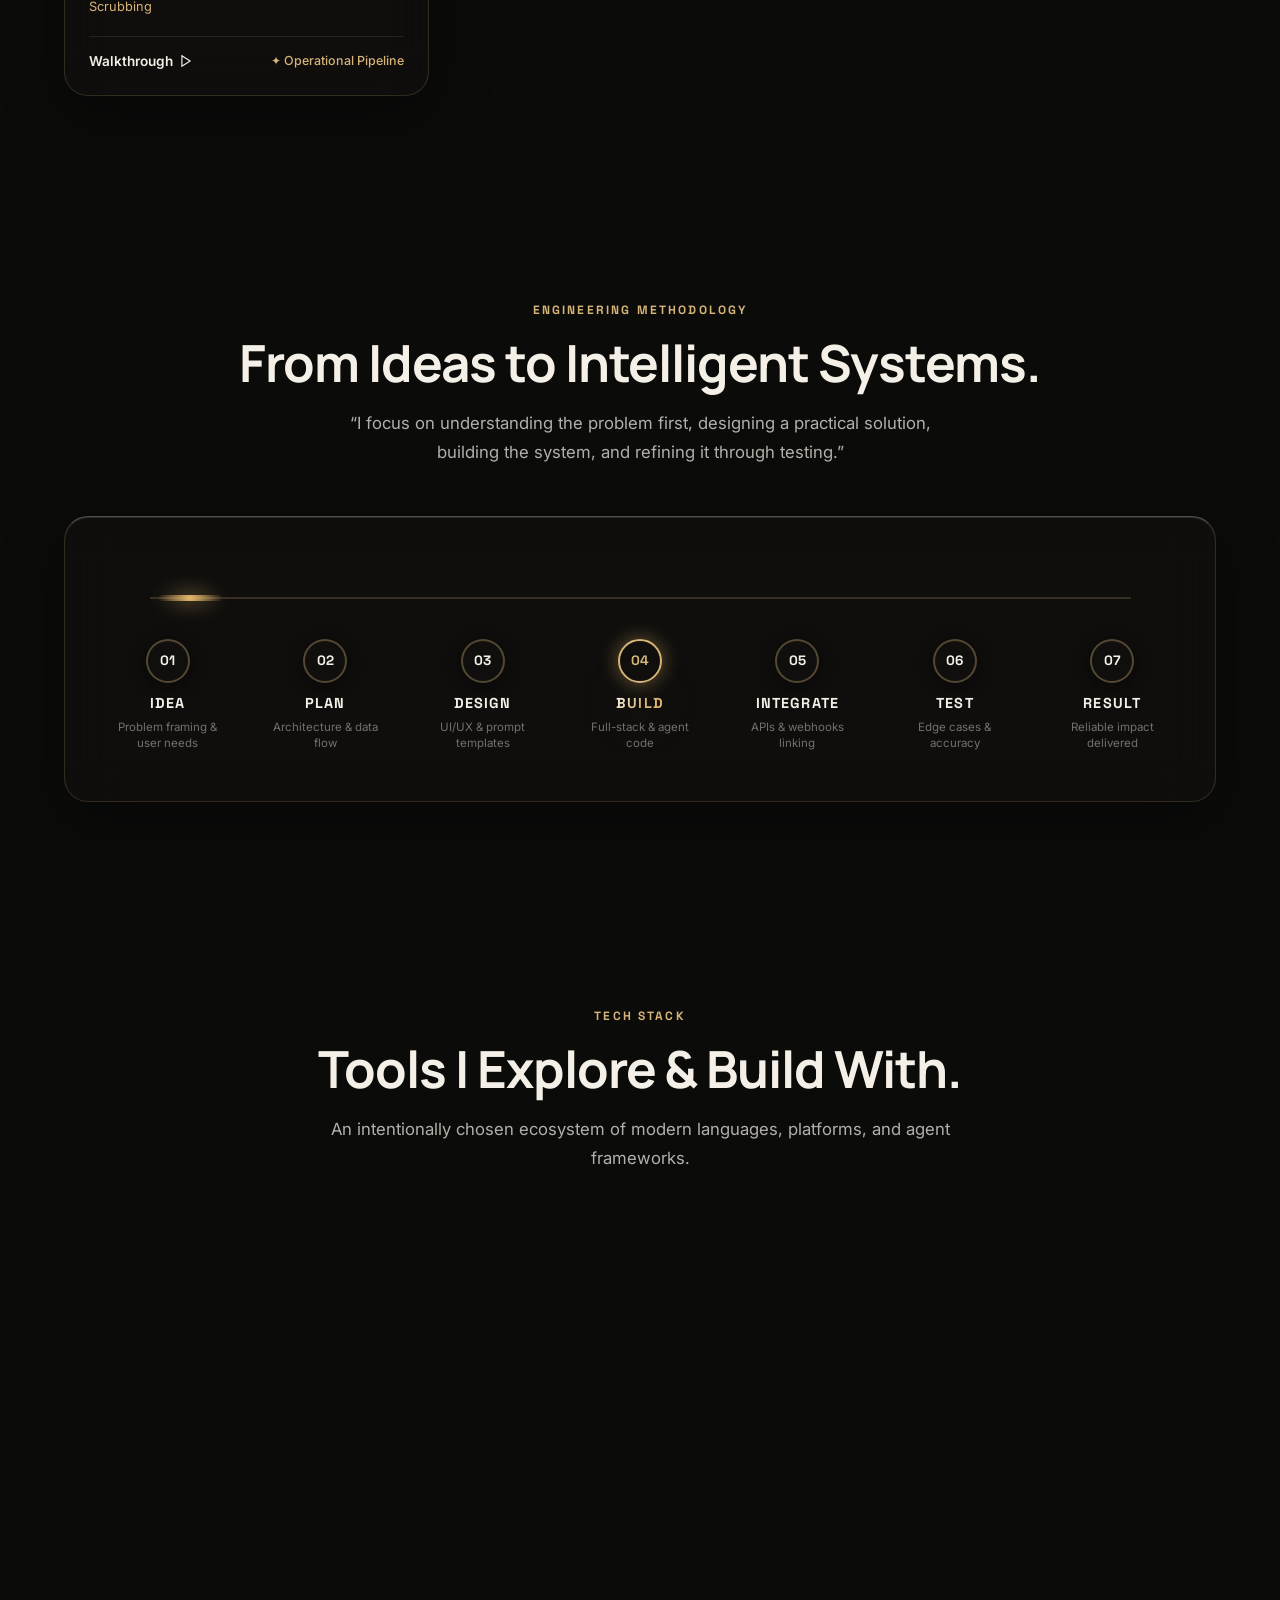
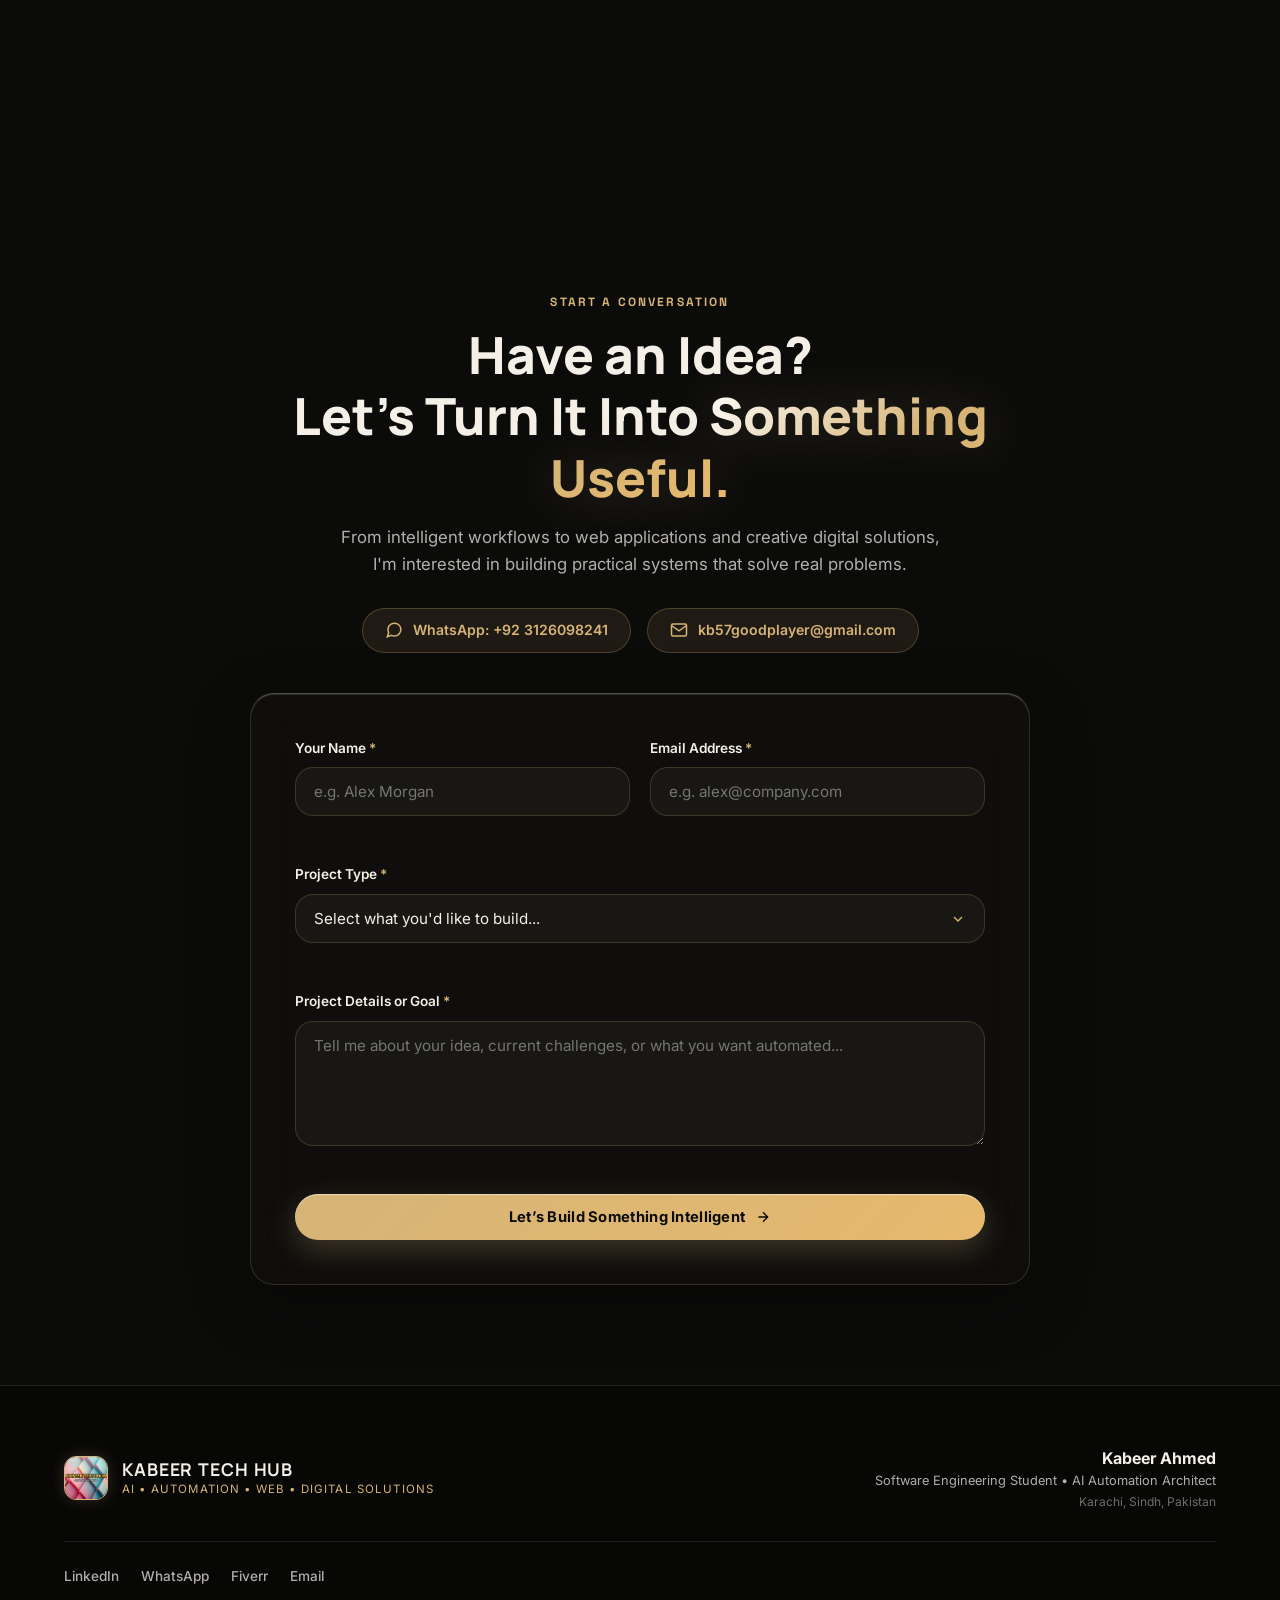
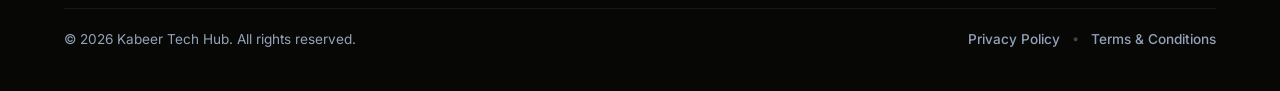
==== commit 227bb3eb: "Update brand logo and favicons across all pages, generate high-res icon assets and root favicon.ico" ====
--- a/index.html
+++ b/index.html
@@ -29,8 +29,11 @@
   
   <title>Kabeer Ahmed — Software Engineer & AI Automation Architect</title>
   
-  <!-- Favicon / Brand Symbol -->
-  <link rel="icon" href="data:image/svg+xml,<svg xmlns='http://www.w3.org/2000/svg' viewBox='0 0 100 100'><text y='.9em' font-size='90' fill='%23D6B477'>✦</text></svg>">
+  <!-- Favicon & Brand Icons -->
+  <link rel="icon" type="image/x-icon" href="/favicon.ico">
+  <link rel="icon" type="image/png" sizes="32x32" href="/assets/favicon.png">
+  <link rel="icon" type="image/png" sizes="192x192" href="/assets/icon-192.png">
+  <link rel="apple-touch-icon" sizes="180x180" href="/assets/apple-touch-icon.png">
   
   <!-- Google Fonts: Manrope (Headings), Inter (Body & UI), Space Grotesk (Accents) -->
   <link rel="preconnect" href="https://fonts.googleapis.com">
@@ -1316,7 +1319,7 @@
       <!-- Top Brand Row -->
       <div class="footer-top">
         <div class="footer-brand">
-          <div class="footer-monogram">KTH</div>
+          <img src="assets/kth_logo.jpg" alt="Kabeer Tech Hub" class="footer-logo-img">
           <div>
             <h4 class="footer-brand-title">KABEER TECH HUB</h4>
             <p class="footer-brand-tagline">AI • AUTOMATION • WEB • DIGITAL SOLUTIONS</p>
--- a/css/styles.css
+++ b/css/styles.css
@@ -1987,9 +1987,11 @@
   gap: 14px;
 }
 
-.footer-monogram {
+.footer-monogram,
+.footer-logo-img {
   width: 44px;
   height: 44px;
+  object-fit: cover;
   background: rgba(214, 180, 119, 0.1);
   border: 1px solid var(--gold-champagne);
   border-radius: 12px;
@@ -2000,6 +2002,7 @@
   font-size: 0.95rem;
   font-weight: 700;
   color: var(--gold-champagne);
+  box-shadow: 0 0 15px rgba(214, 180, 119, 0.2);
 }
 
 .footer-brand-title {
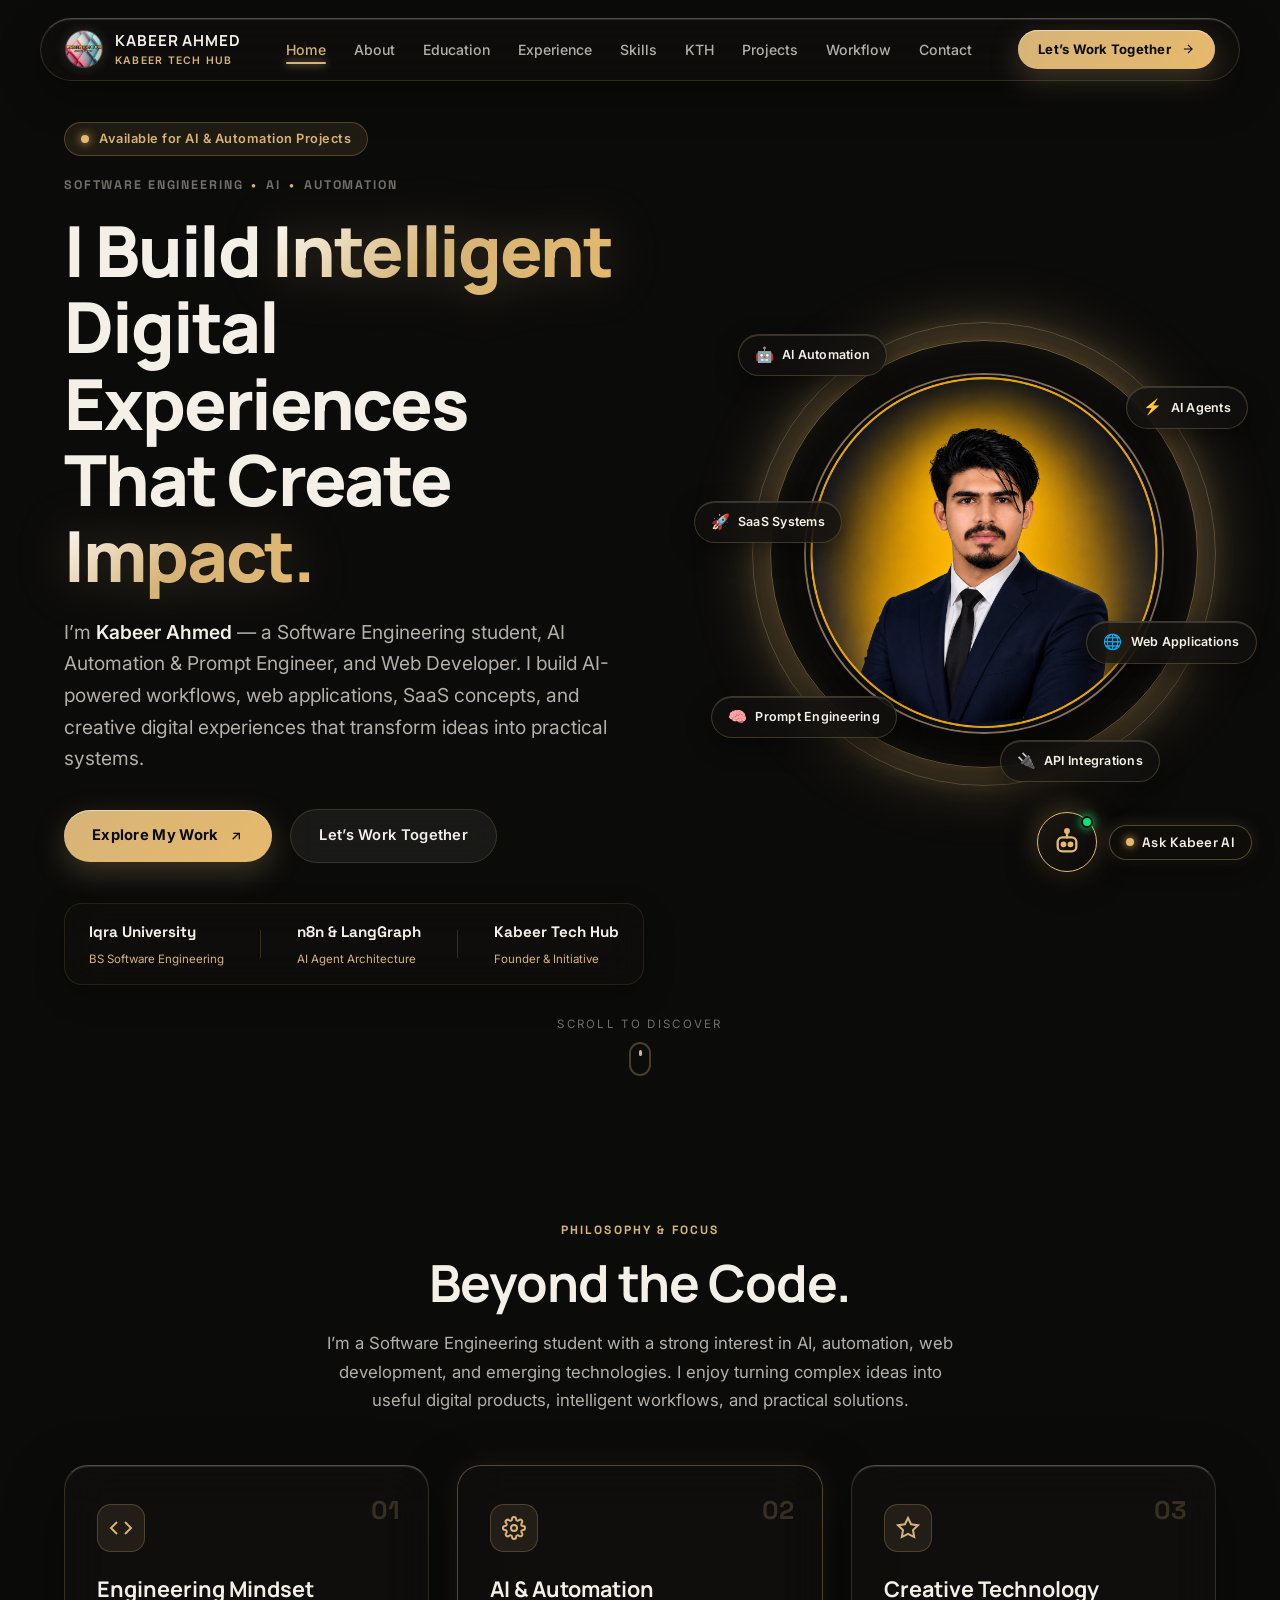
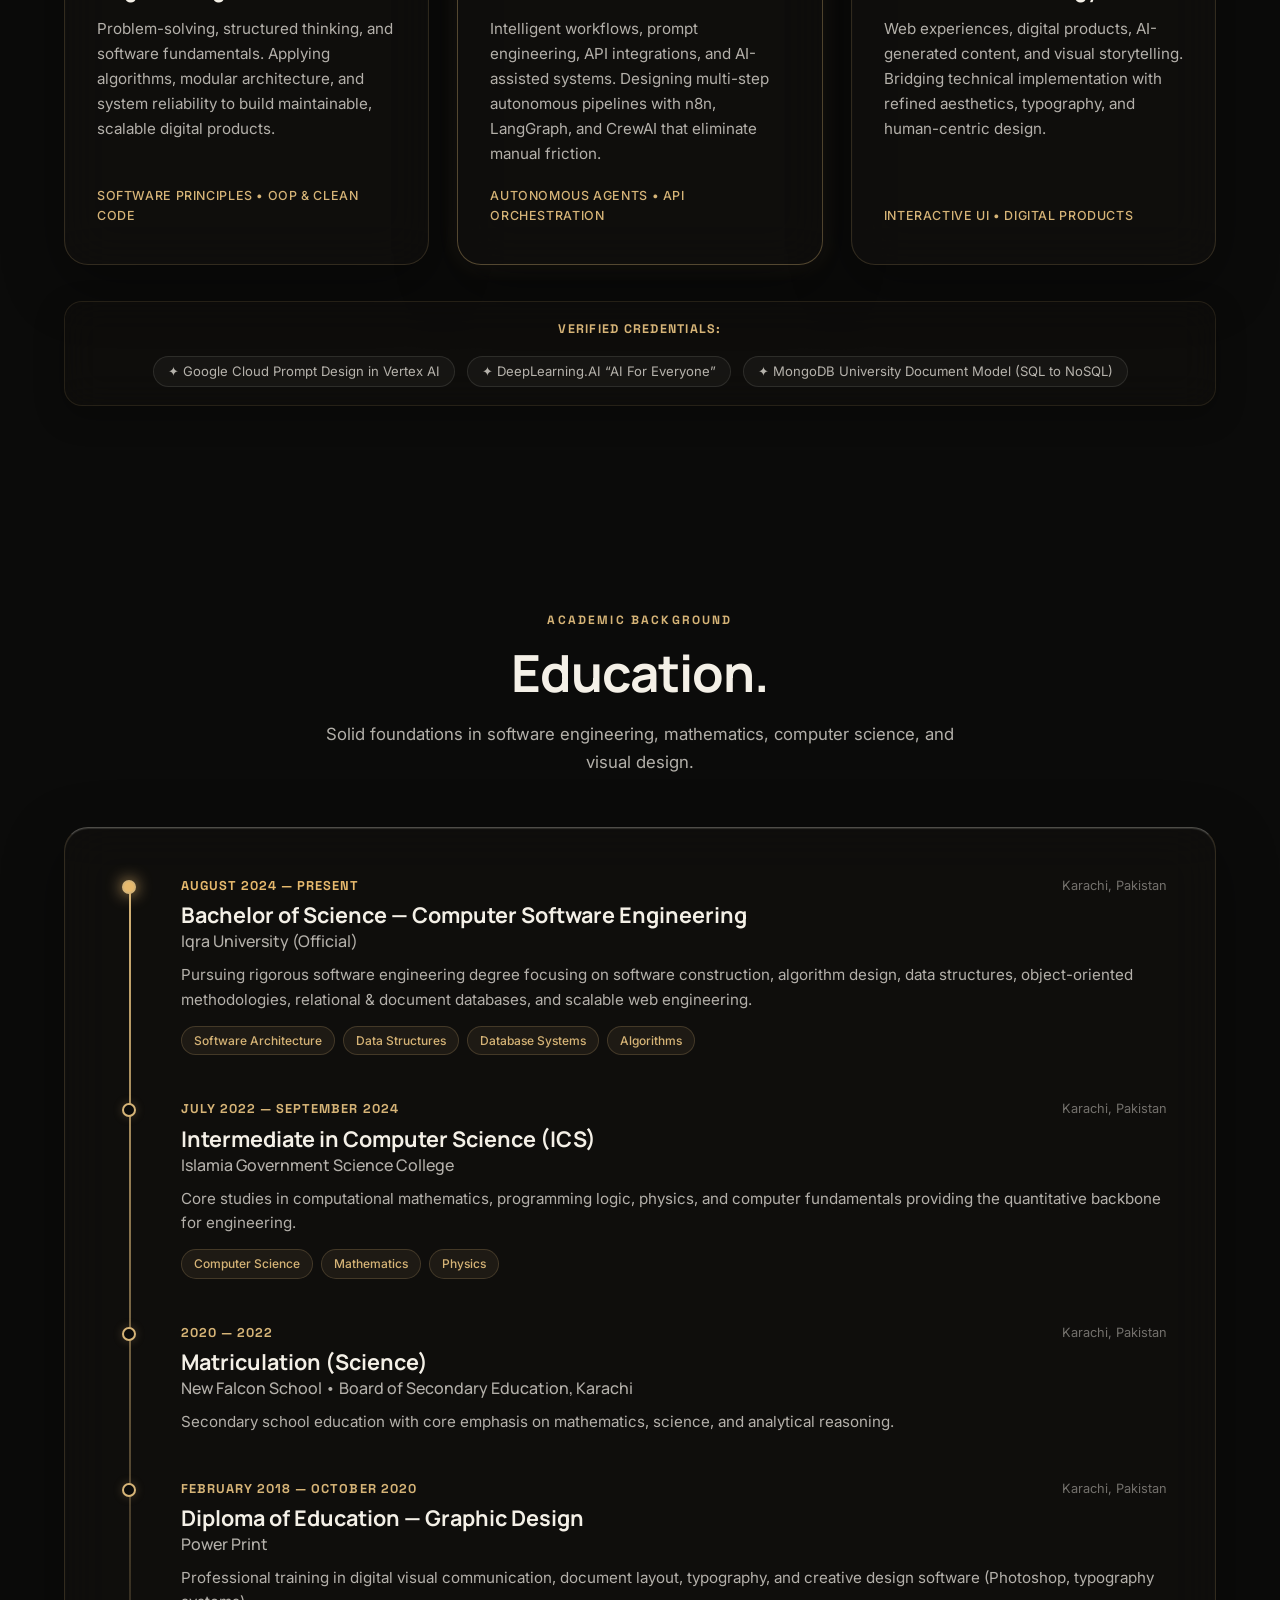
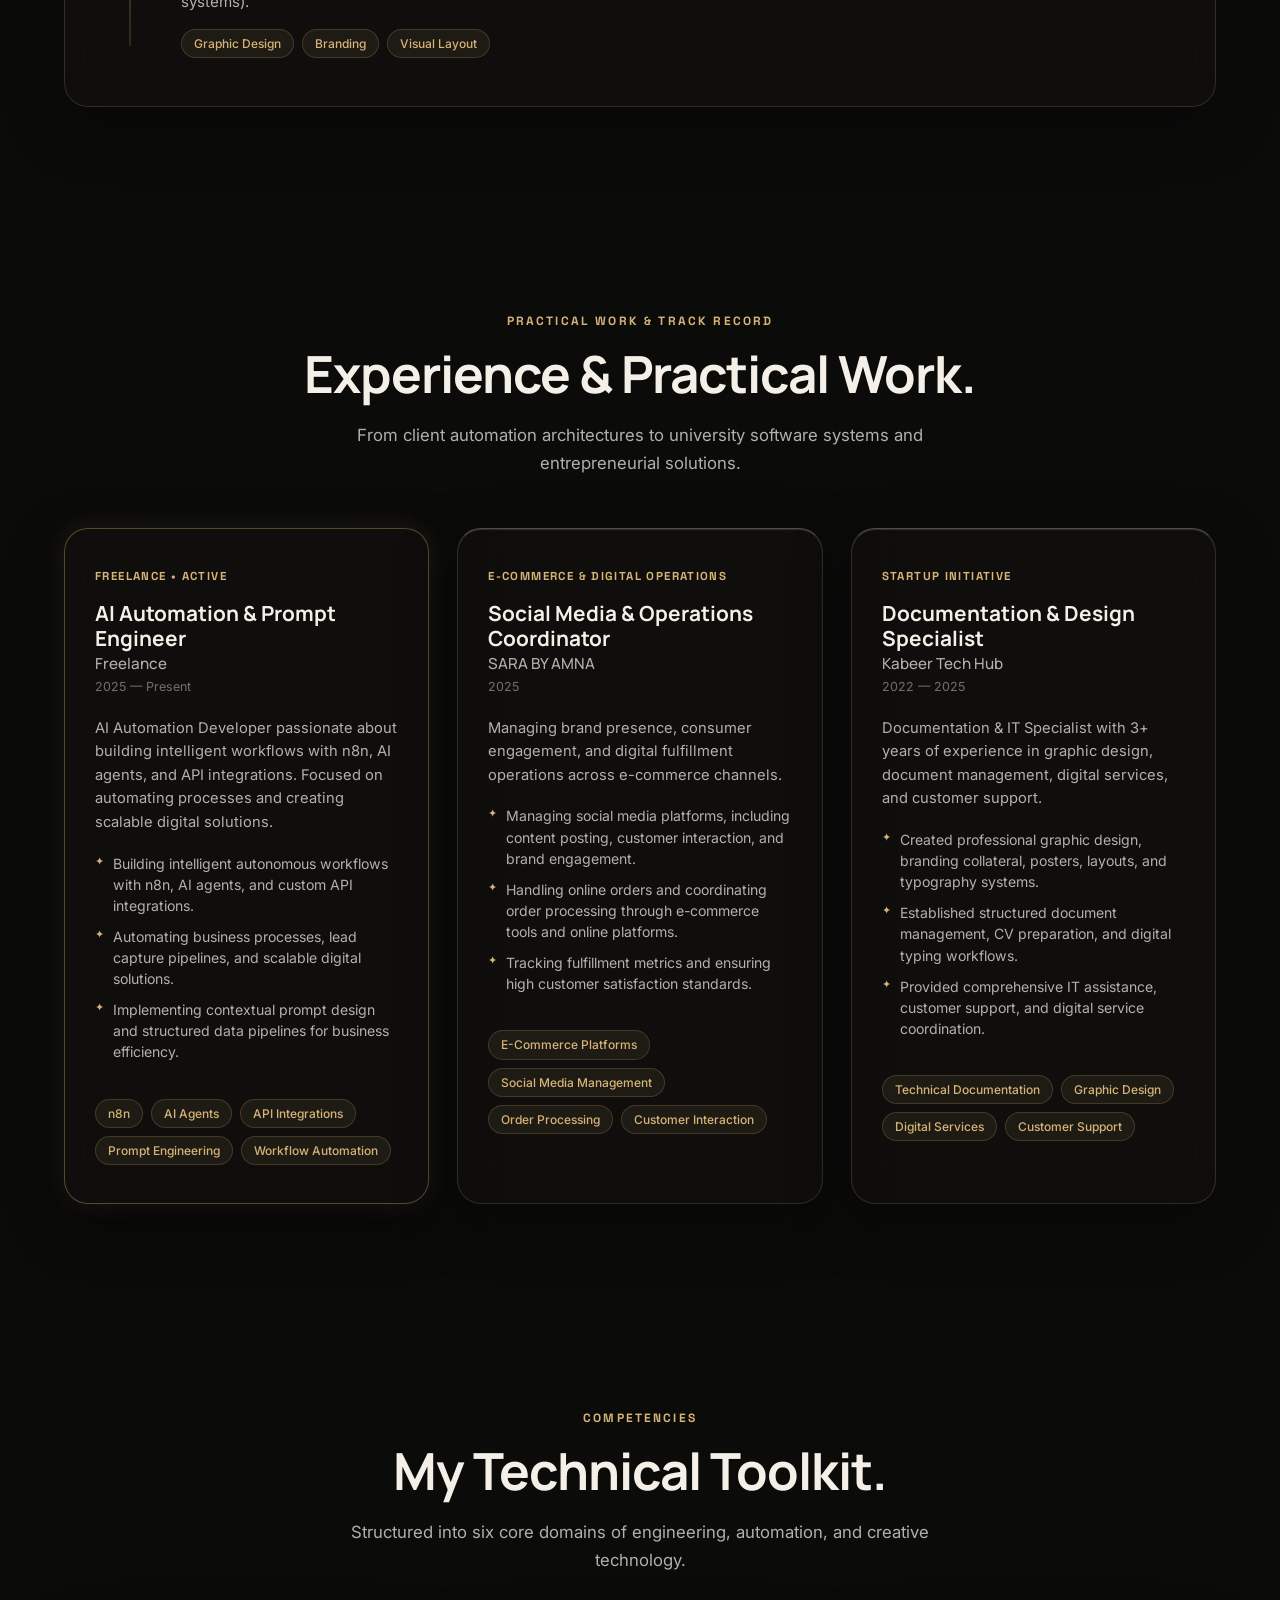
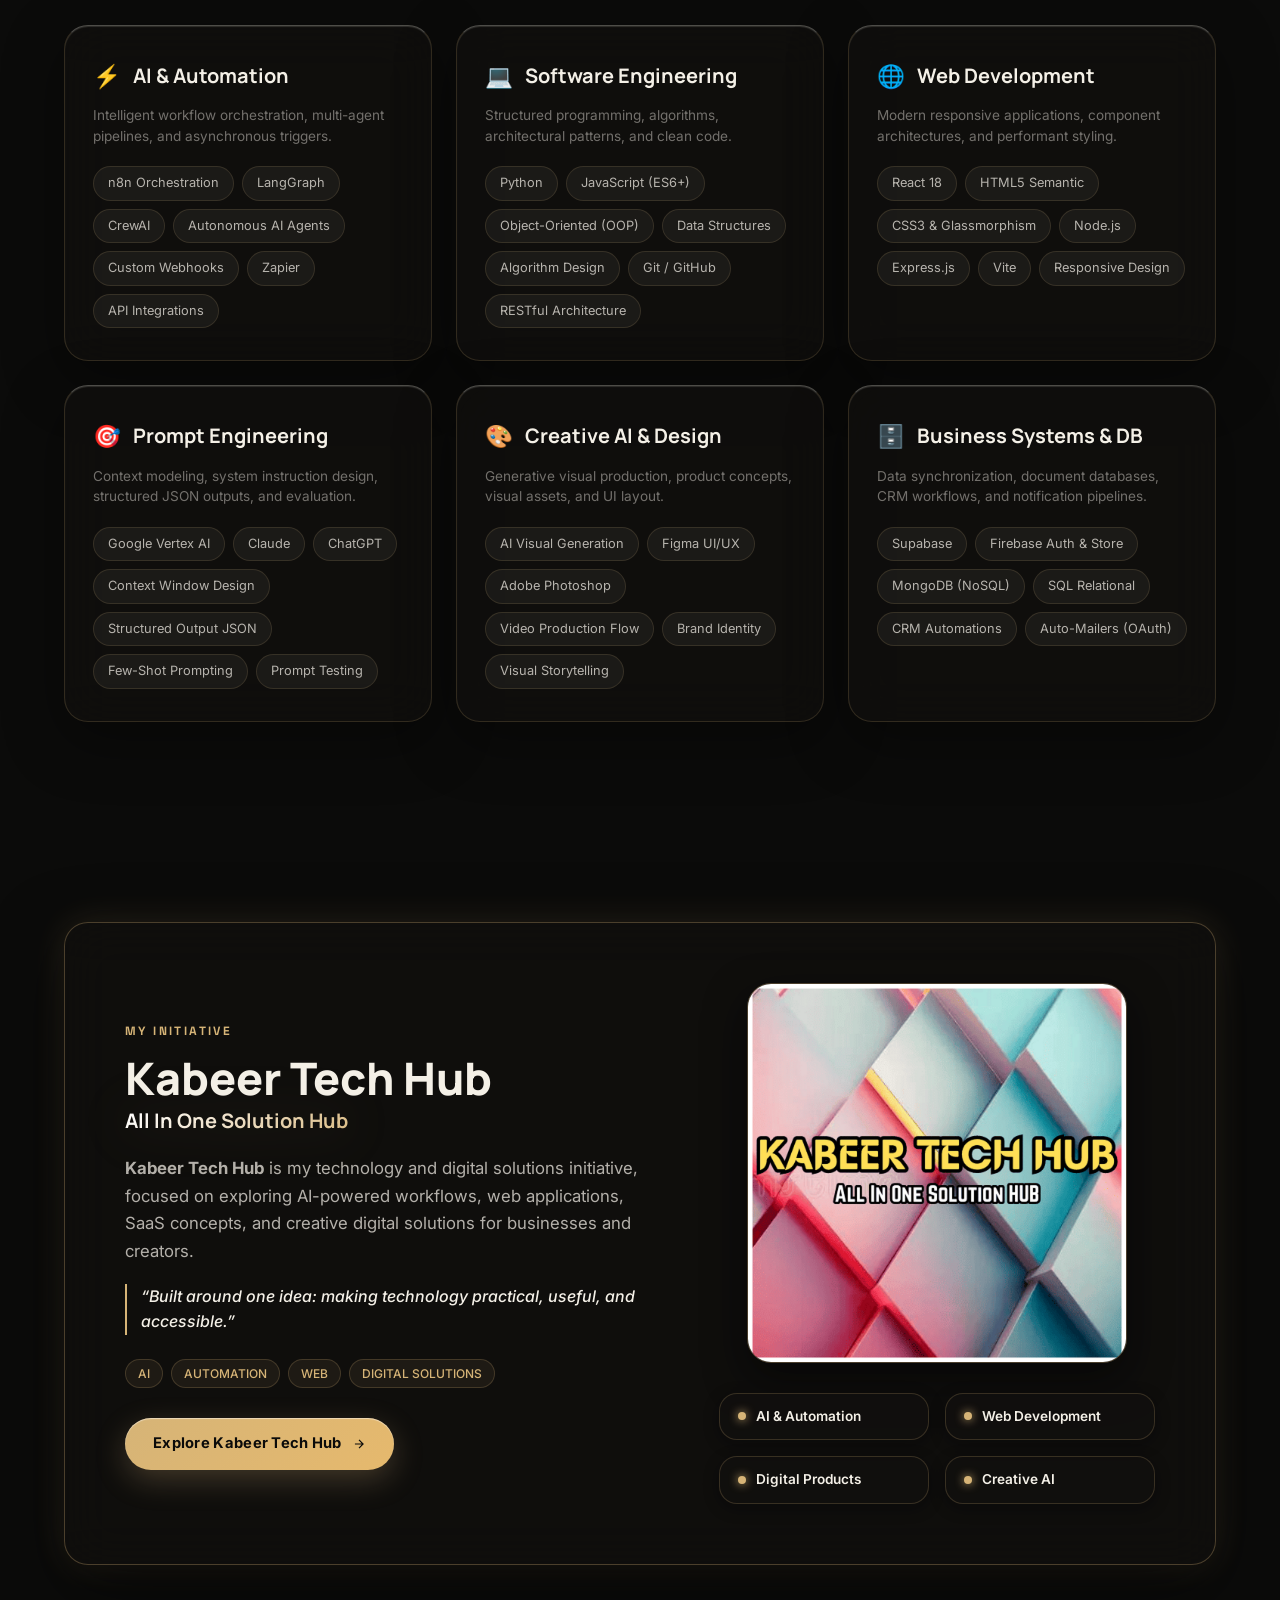
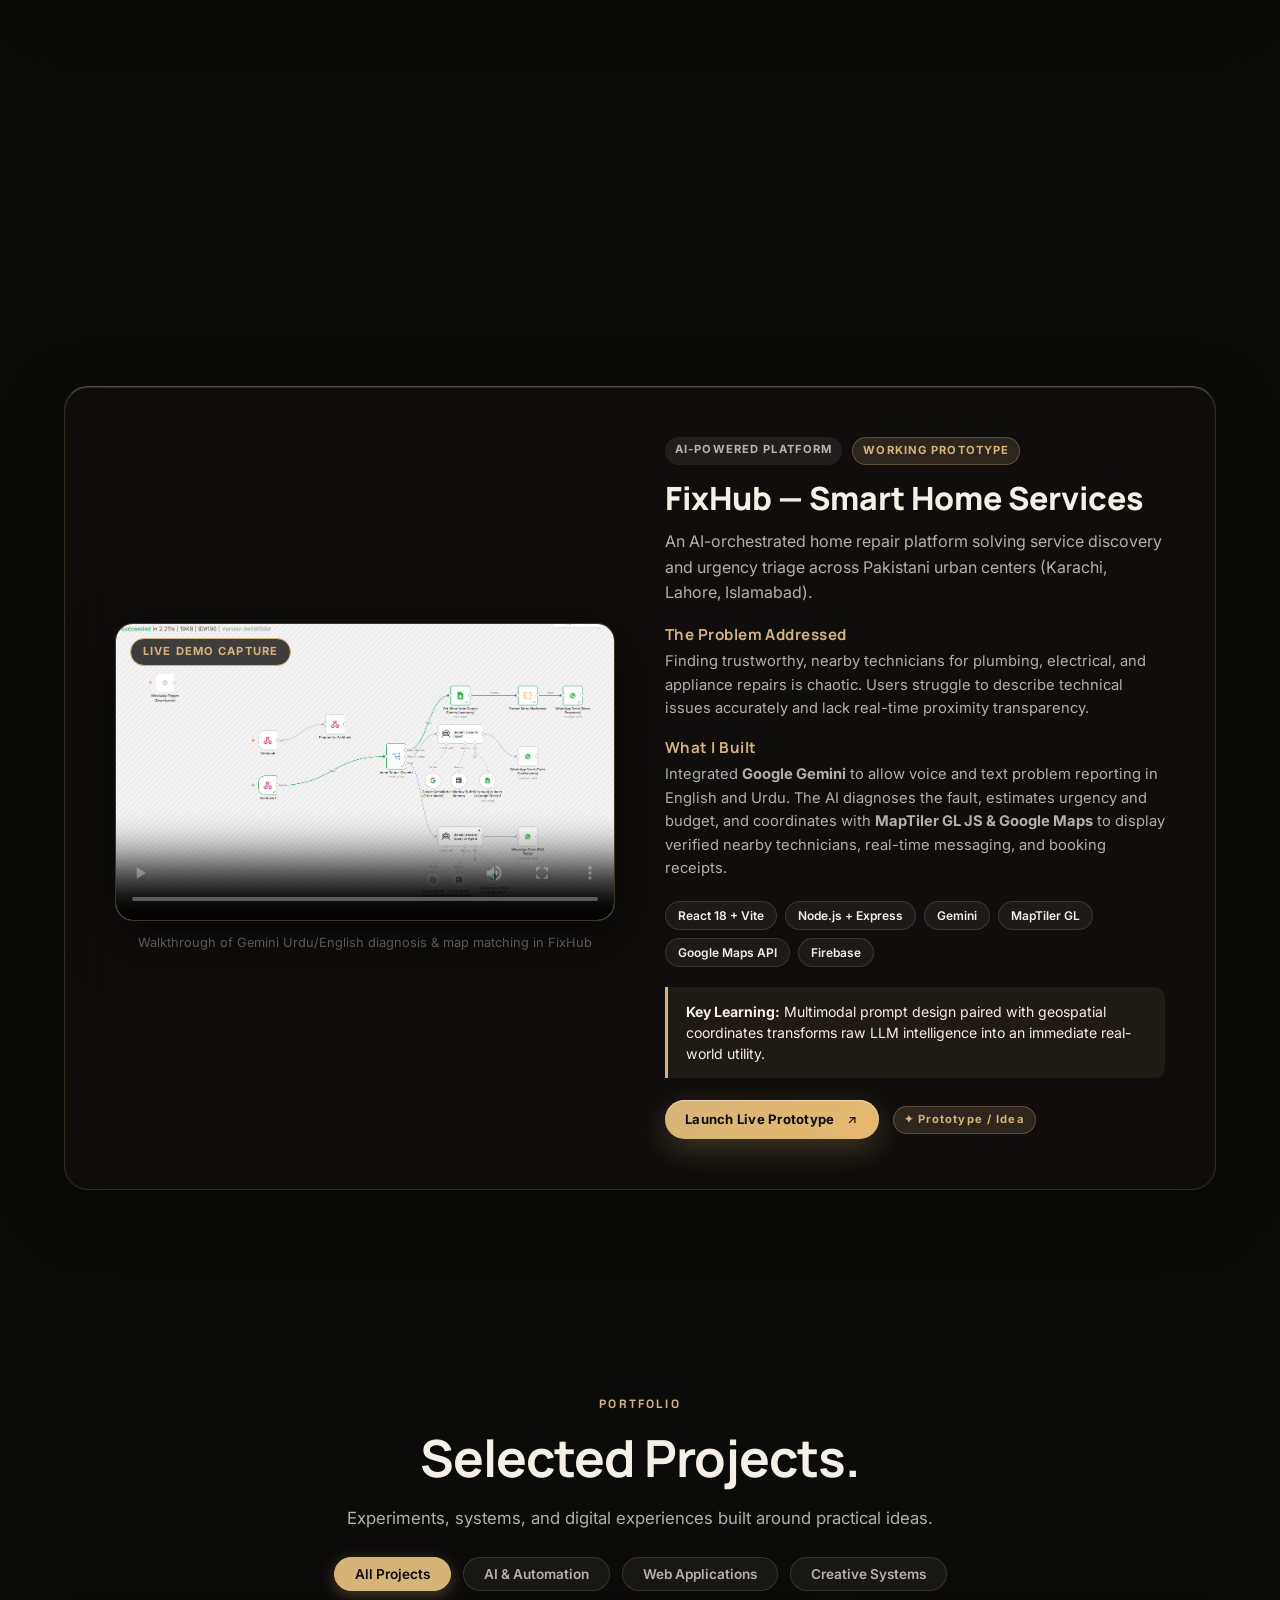
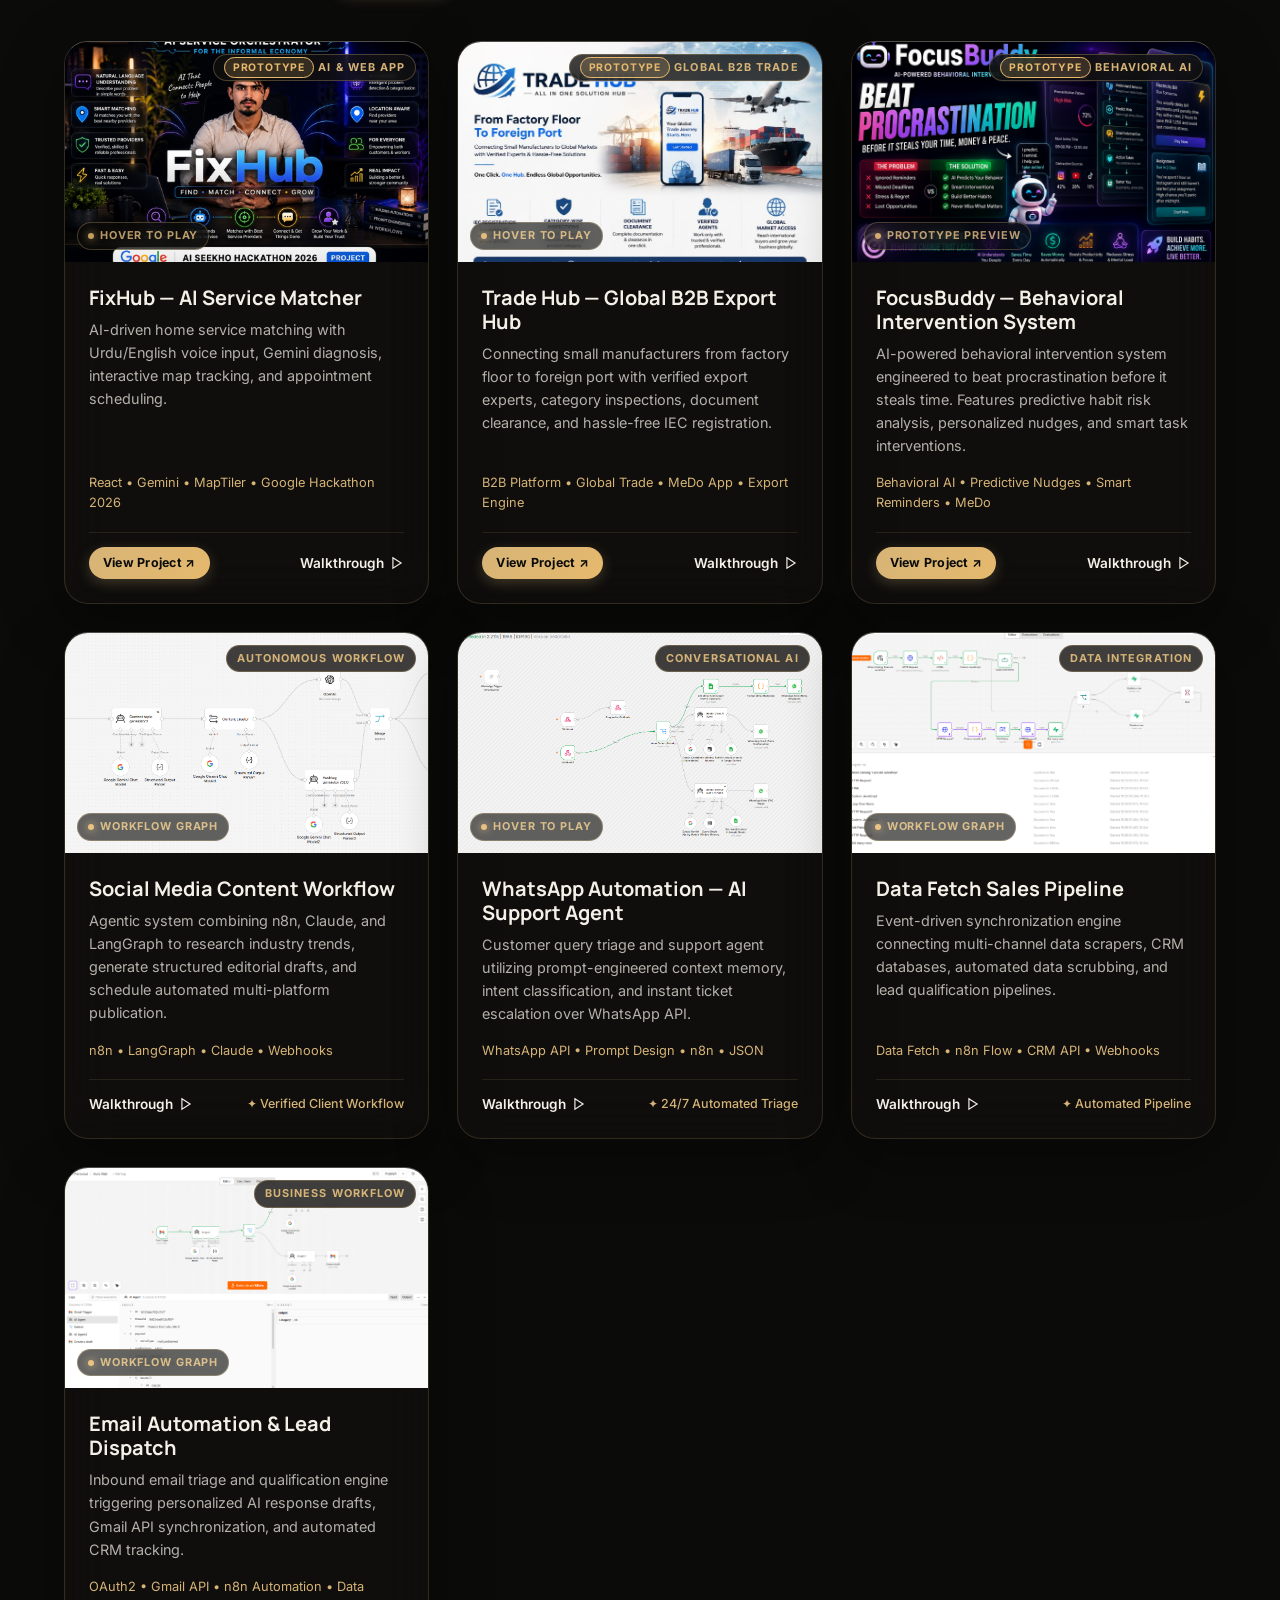
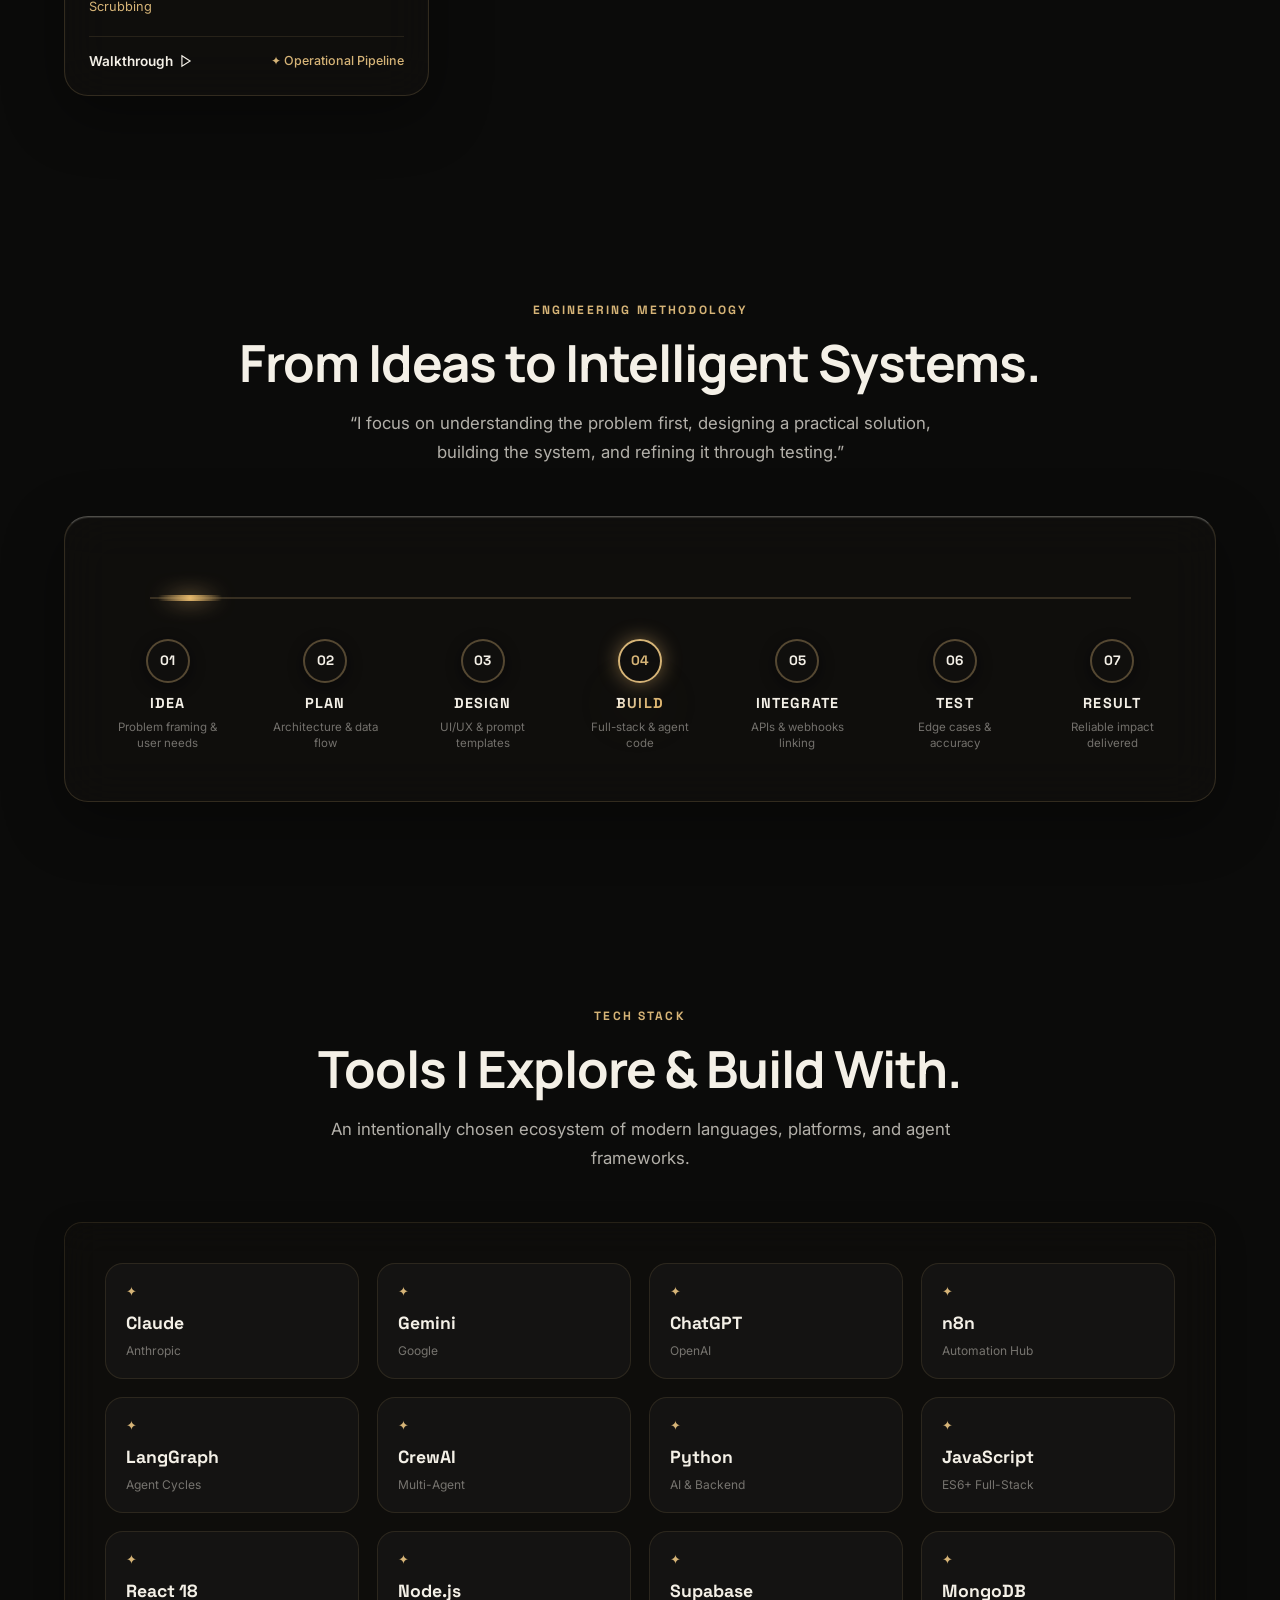
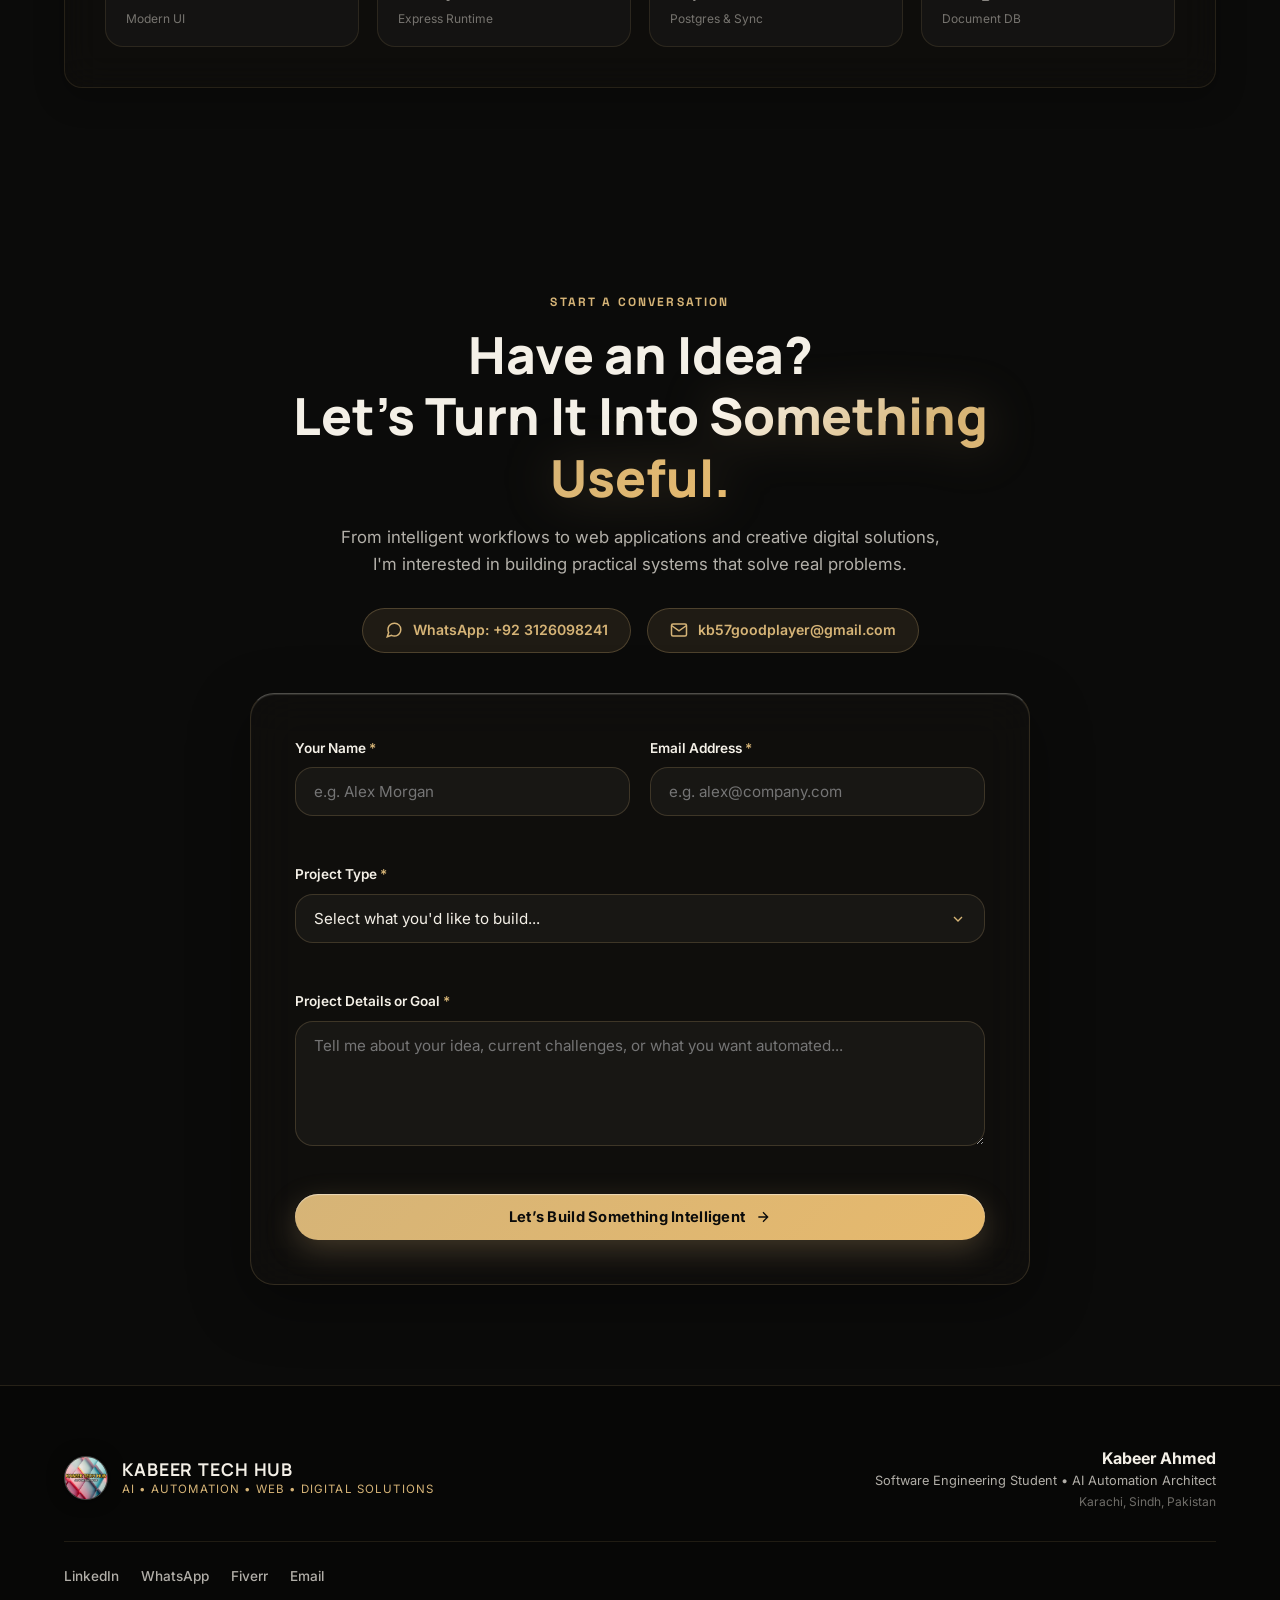
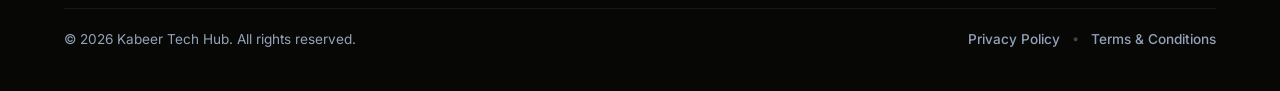
==== commit dc54ee53: "Implement Google Search favicon standards (48px multiples), Schema.org branding, robots.txt crawl ac" ====
--- a/index.html
+++ b/index.html
@@ -29,11 +29,82 @@
   
   <title>Kabeer Ahmed — Software Engineer & AI Automation Architect</title>
   
-  <!-- Favicon & Brand Icons -->
+  <!-- Open Graph / Search Snippet Metadata -->
+  <meta property="og:site_name" content="Kabeer Tech Hub">
+  <meta property="og:title" content="Kabeer Ahmed — Software Engineer & AI Automation Architect">
+  <meta property="og:description" content="Founder of Kabeer Tech Hub. AI Automation workflows, modern web engineering, and custom software systems.">
+  <meta property="og:url" content="https://kabeerahmed1.netlify.app/">
+  <meta property="og:type" content="website">
+  <meta property="og:image" content="https://kabeerahmed1.netlify.app/assets/kth_logo.jpg">
+  <meta property="og:image:width" content="1024">
+  <meta property="og:image:height" content="1024">
+  <meta name="twitter:card" content="summary_large_image">
+  <meta name="twitter:title" content="Kabeer Tech Hub — Abdul Kabeer">
+  <meta name="twitter:description" content="AI Automation workflows, full-stack engineering, and digital solutions.">
+  <meta name="twitter:image" content="https://kabeerahmed1.netlify.app/assets/kth_logo.jpg">
+
+  <!-- Favicon & Brand Icons (Google Search Multiples of 48px + SVG + Apple Touch) -->
   <link rel="icon" type="image/x-icon" href="/favicon.ico">
-  <link rel="icon" type="image/png" sizes="32x32" href="/assets/favicon.png">
+  <link rel="shortcut icon" href="/favicon.ico">
+  <link rel="icon" type="image/png" sizes="48x48" href="/assets/favicon-48x48.png">
+  <link rel="icon" type="image/png" sizes="96x96" href="/assets/favicon-96x96.png">
+  <link rel="icon" type="image/png" sizes="144x144" href="/assets/favicon-144x144.png">
   <link rel="icon" type="image/png" sizes="192x192" href="/assets/icon-192.png">
+  <link rel="icon" type="image/png" sizes="512x512" href="/assets/icon-512.png">
+  <link rel="icon" type="image/svg+xml" href="/assets/favicon.svg">
   <link rel="apple-touch-icon" sizes="180x180" href="/assets/apple-touch-icon.png">
+
+  <!-- Google Search Structured Data (Site Name, Brand Entity & Official Logo) -->
+  <script type="application/ld+json">
+  {
+    "@context": "https://schema.org",
+    "@graph": [
+      {
+        "@type": "WebSite",
+        "@id": "https://kabeerahmed1.netlify.app/#website",
+        "url": "https://kabeerahmed1.netlify.app/",
+        "name": "Kabeer Tech Hub",
+        "alternateName": ["Kabeer Ahmed", "KTH", "KTH - All In One Solution Hub"],
+        "description": "Software Engineering Student, AI Automation & Prompt Engineer, Web Developer, and Founder of Kabeer Tech Hub.",
+        "publisher": {
+          "@id": "https://kabeerahmed1.netlify.app/#organization"
+        }
+      },
+      {
+        "@type": "Organization",
+        "@id": "https://kabeerahmed1.netlify.app/#organization",
+        "name": "Kabeer Tech Hub",
+        "url": "https://kabeerahmed1.netlify.app/",
+        "logo": {
+          "@type": "ImageObject",
+          "url": "https://kabeerahmed1.netlify.app/assets/kth_logo.jpg",
+          "contentUrl": "https://kabeerahmed1.netlify.app/assets/kth_logo.jpg",
+          "width": 1024,
+          "height": 1024,
+          "caption": "Kabeer Tech Hub Official Logo"
+        },
+        "image": "https://kabeerahmed1.netlify.app/assets/kth_logo.jpg",
+        "founder": {
+          "@type": "Person",
+          "name": "Abdul Kabeer",
+          "jobTitle": "Software Engineer & AI Automation Architect",
+          "url": "https://kabeerahmed1.netlify.app/",
+          "sameAs": [
+            "https://www.linkedin.com/in/kabeer-ahmed-275b7b20b",
+            "https://github.com/kabeerahmed2",
+            "https://wa.me/923126098241"
+          ]
+        },
+        "address": {
+          "@type": "PostalAddress",
+          "addressLocality": "Karachi",
+          "addressRegion": "Sindh",
+          "addressCountry": "PK"
+        }
+      }
+    ]
+  }
+  </script>
   
   <!-- Google Fonts: Manrope (Headings), Inter (Body & UI), Space Grotesk (Accents) -->
   <link rel="preconnect" href="https://fonts.googleapis.com">
--- a/css/styles.css
+++ b/css/styles.css
@@ -233,22 +233,19 @@
   width: 38px;
   height: 38px;
   object-fit: cover;
-  background: linear-gradient(135deg, rgba(214, 180, 119, 0.25), rgba(214, 180, 119, 0.05));
-  border: 1px solid var(--gold-champagne);
-  border-radius: 10px;
-  font-family: 'Space Grotesk', sans-serif;
-  font-size: 0.85rem;
-  font-weight: 700;
-  color: var(--gold-champagne);
-  letter-spacing: 0.05em;
-  box-shadow: 0 0 16px rgba(214, 180, 119, 0.35);
+  border-radius: 50%;
+  aspect-ratio: 1 / 1;
+  overflow: hidden;
+  background: transparent;
+  border: 1.5px solid rgba(255, 255, 255, 0.25);
+  box-shadow: 0 0 14px rgba(255, 255, 255, 0.15), 0 0 8px rgba(0, 0, 0, 0.5);
   transition: transform 0.3s cubic-bezier(0.16, 1, 0.3, 1), box-shadow 0.3s ease;
 }
 
 .nav-brand:hover .brand-logo-img,
 .nav-brand:hover .brand-monogram {
   transform: scale(1.08);
-  box-shadow: 0 0 22px rgba(214, 180, 119, 0.6);
+  box-shadow: 0 0 22px rgba(230, 185, 109, 0.45);
 }
 
 .brand-text-block {
@@ -1992,17 +1989,15 @@
   width: 44px;
   height: 44px;
   object-fit: cover;
-  background: rgba(214, 180, 119, 0.1);
-  border: 1px solid var(--gold-champagne);
-  border-radius: 12px;
+  background: transparent;
+  border: 1.5px solid rgba(255, 255, 255, 0.25);
+  border-radius: 50%;
   display: flex;
   align-items: center;
   justify-content: center;
-  font-family: 'Space Grotesk', sans-serif;
-  font-size: 0.95rem;
-  font-weight: 700;
-  color: var(--gold-champagne);
-  box-shadow: 0 0 15px rgba(214, 180, 119, 0.2);
+  aspect-ratio: 1 / 1;
+  overflow: hidden;
+  box-shadow: 0 0 16px rgba(0, 0, 0, 0.6);
 }
 
 .footer-brand-title {
@@ -2874,22 +2869,24 @@
 .kth-logo-square {
   width: 48px;
   height: 48px;
-  border-radius: 13px;
-  border: 1.5px solid #E6B96D;
-  background: rgba(26, 22, 15, 0.9);
-  box-shadow: 0 0 16px rgba(230, 185, 109, 0.3);
+  border-radius: 50%;
+  border: 1.5px solid rgba(255, 255, 255, 0.25);
+  background: transparent;
+  box-shadow: 0 0 16px rgba(0, 0, 0, 0.5);
   display: flex;
   align-items: center;
   justify-content: center;
   flex-shrink: 0;
   overflow: hidden;
+  aspect-ratio: 1 / 1;
 }
 
 .kth-sidebar-logo-img {
   width: 100%;
   height: 100%;
   object-fit: cover;
-  border-radius: 11px;
+  border-radius: 50%;
+  display: block;
 }
 
 .kth-ka-text {
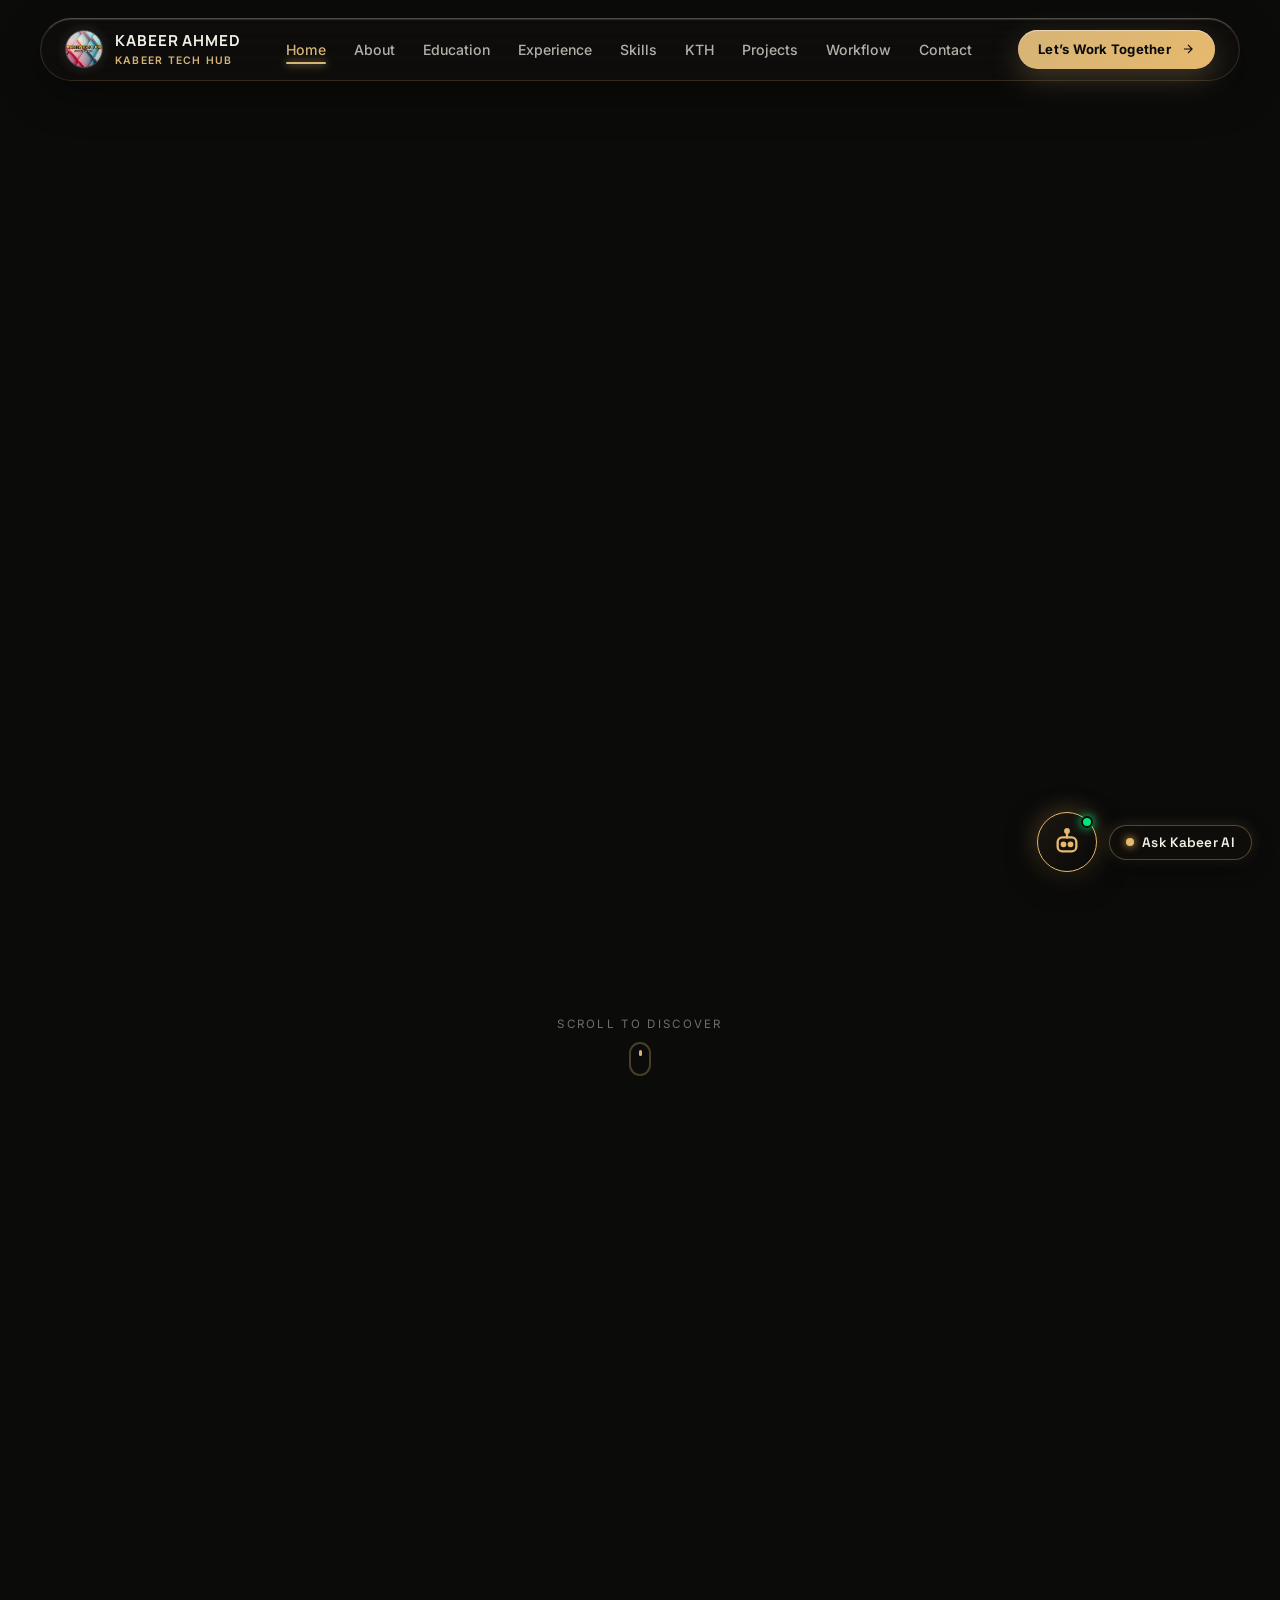
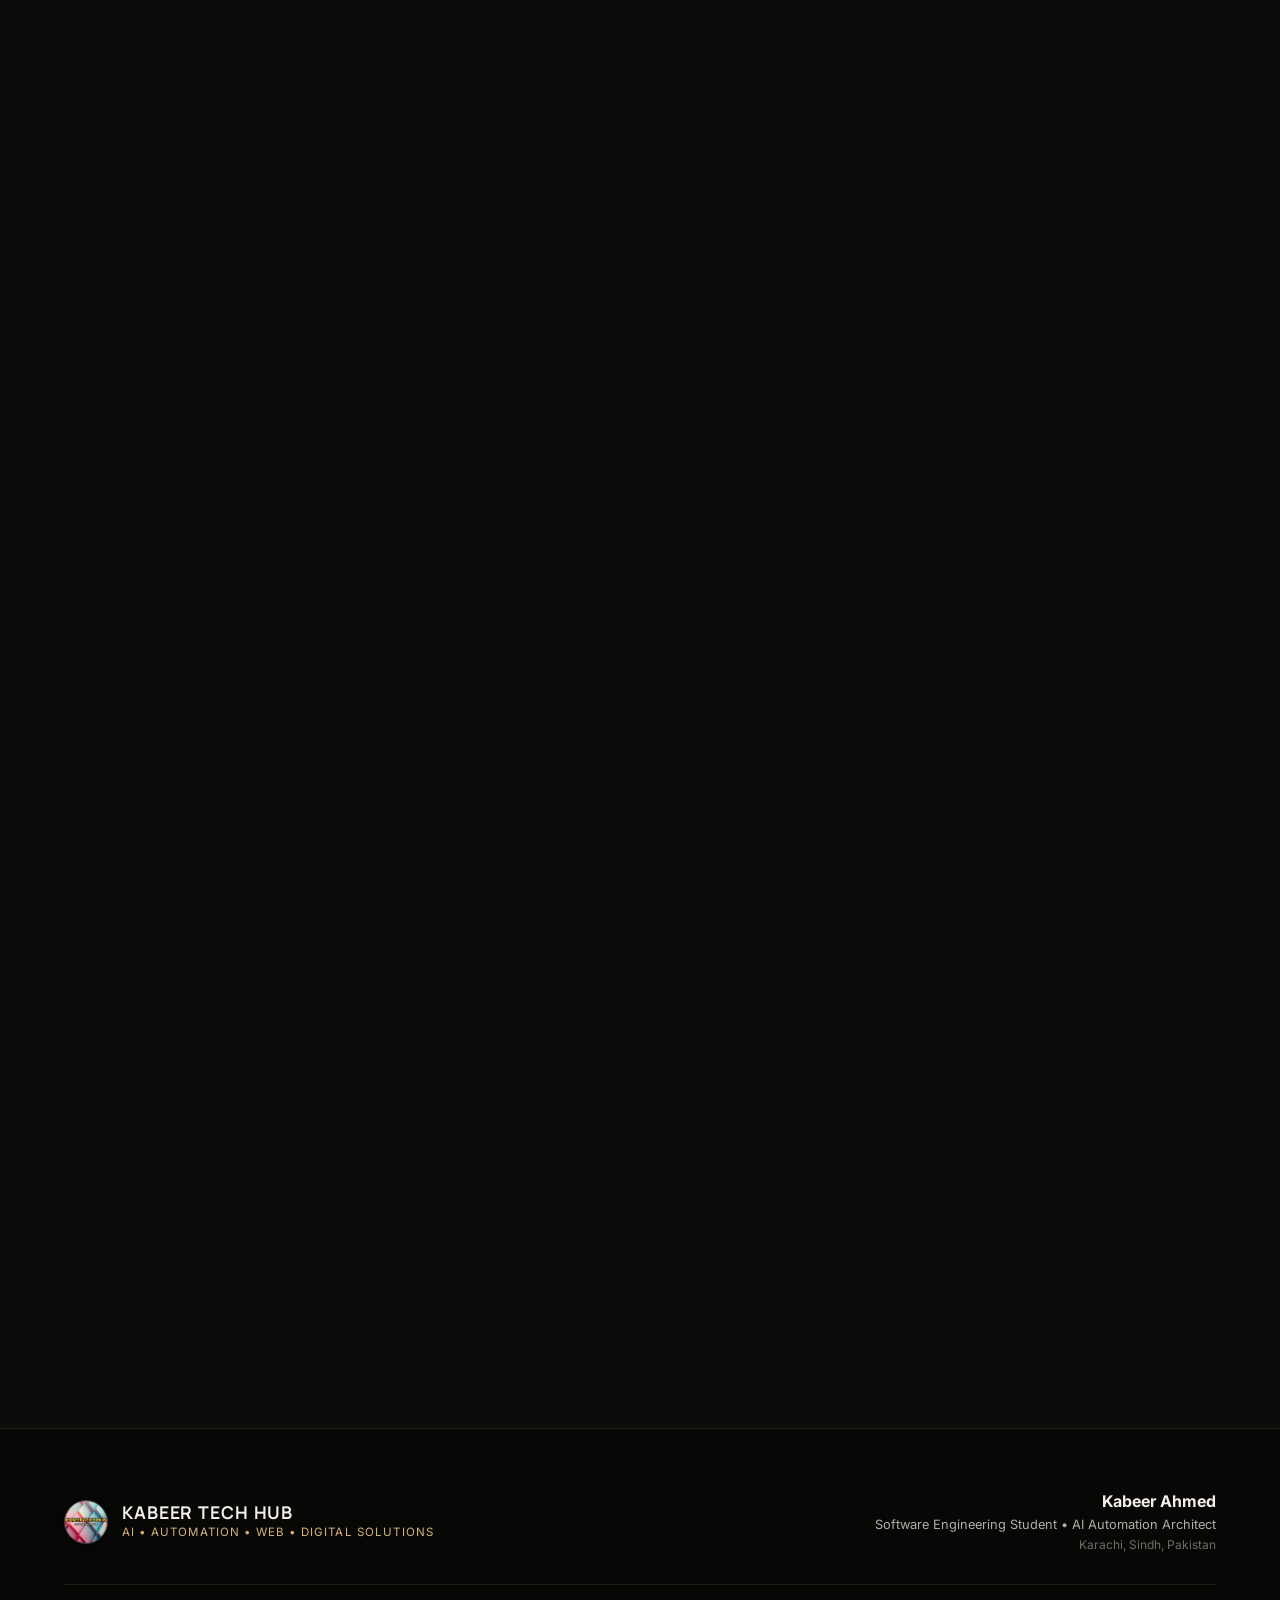
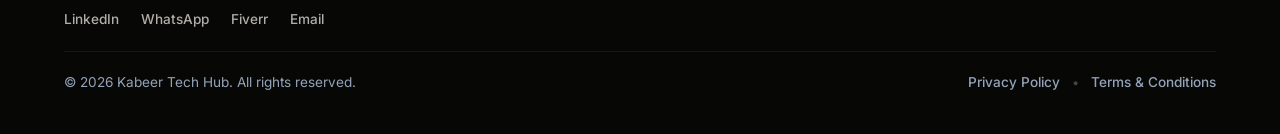
==== commit ba985db4: "Implement Admin CMS dashboard (/admin) for full site content management with GitHub auto-publishing," ====
--- a/index.html
+++ b/index.html
@@ -1450,6 +1450,8 @@
     </div>
   </div>
 
+  <!-- Dynamic Content Hydration & App Scripts -->
+  <script src="js/content-loader.js"></script>
   <script src="js/app.js"></script>
 
   <!-- ============================================================
